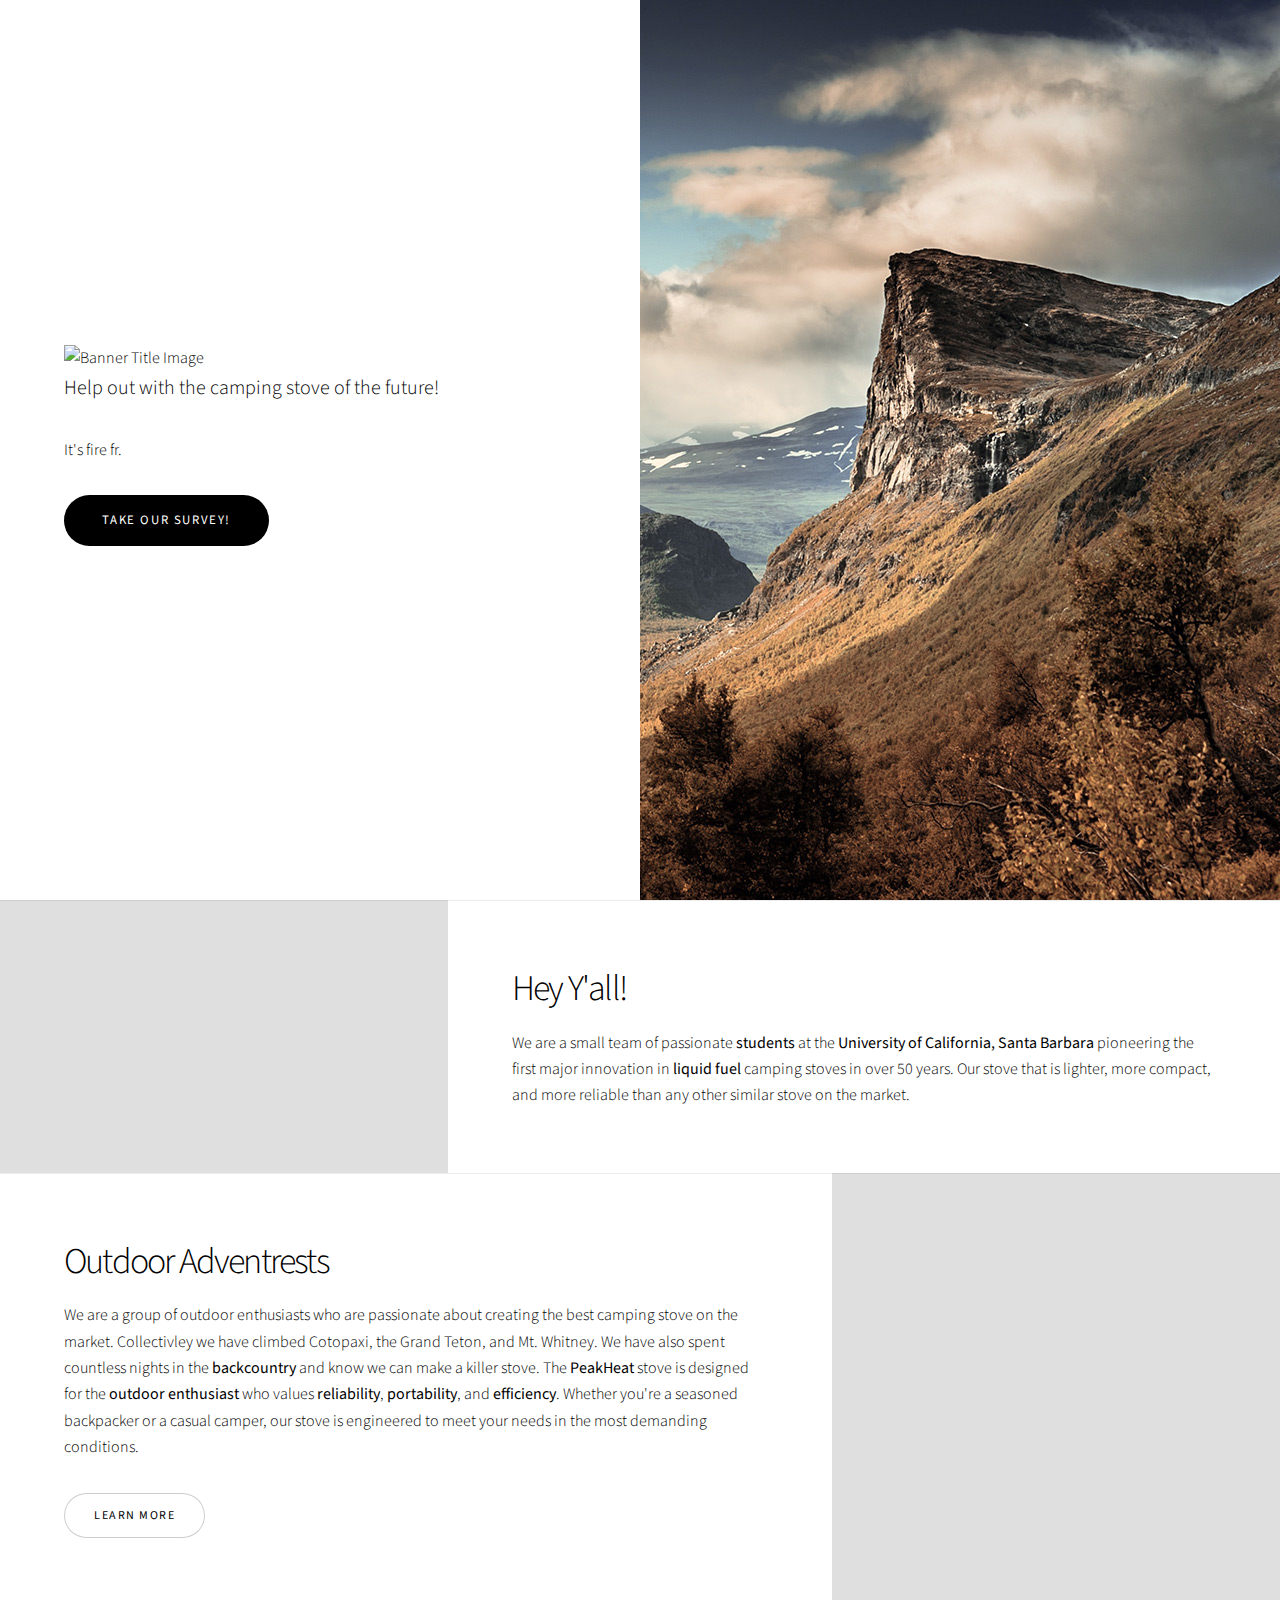
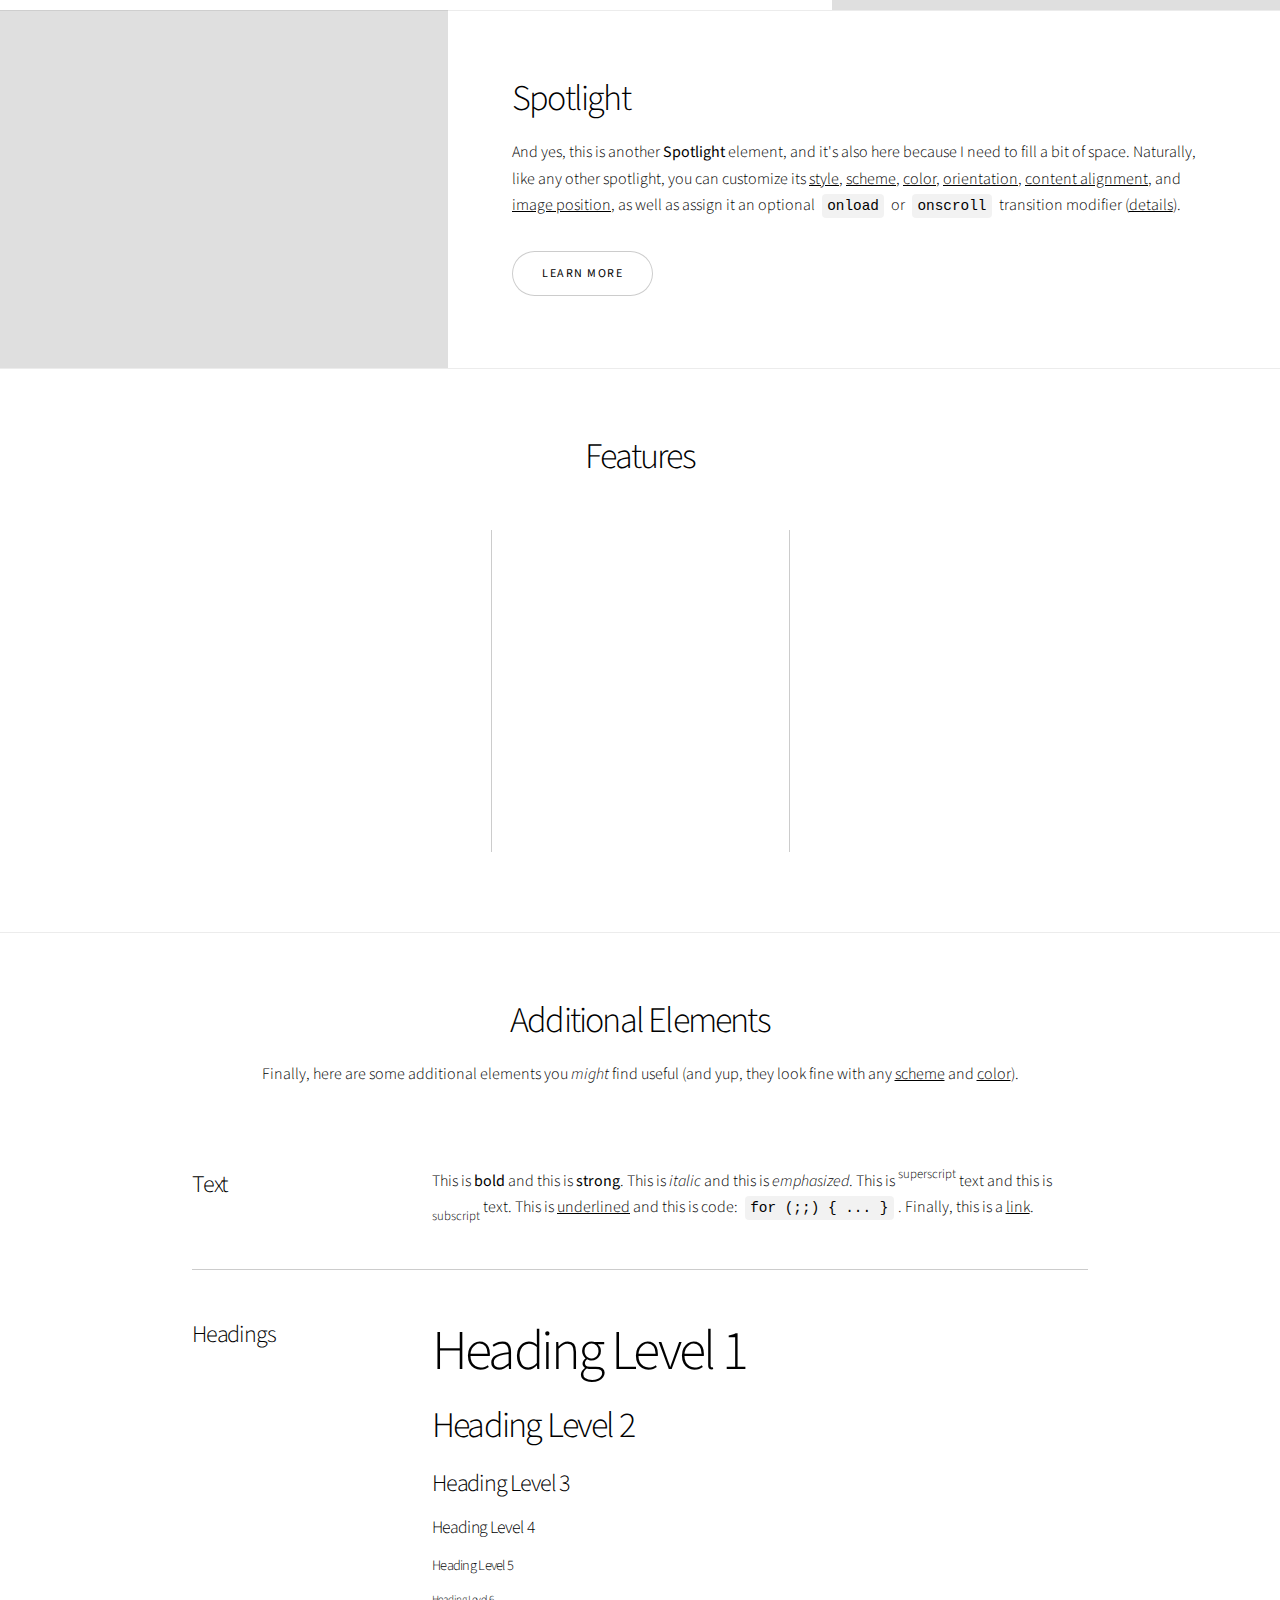
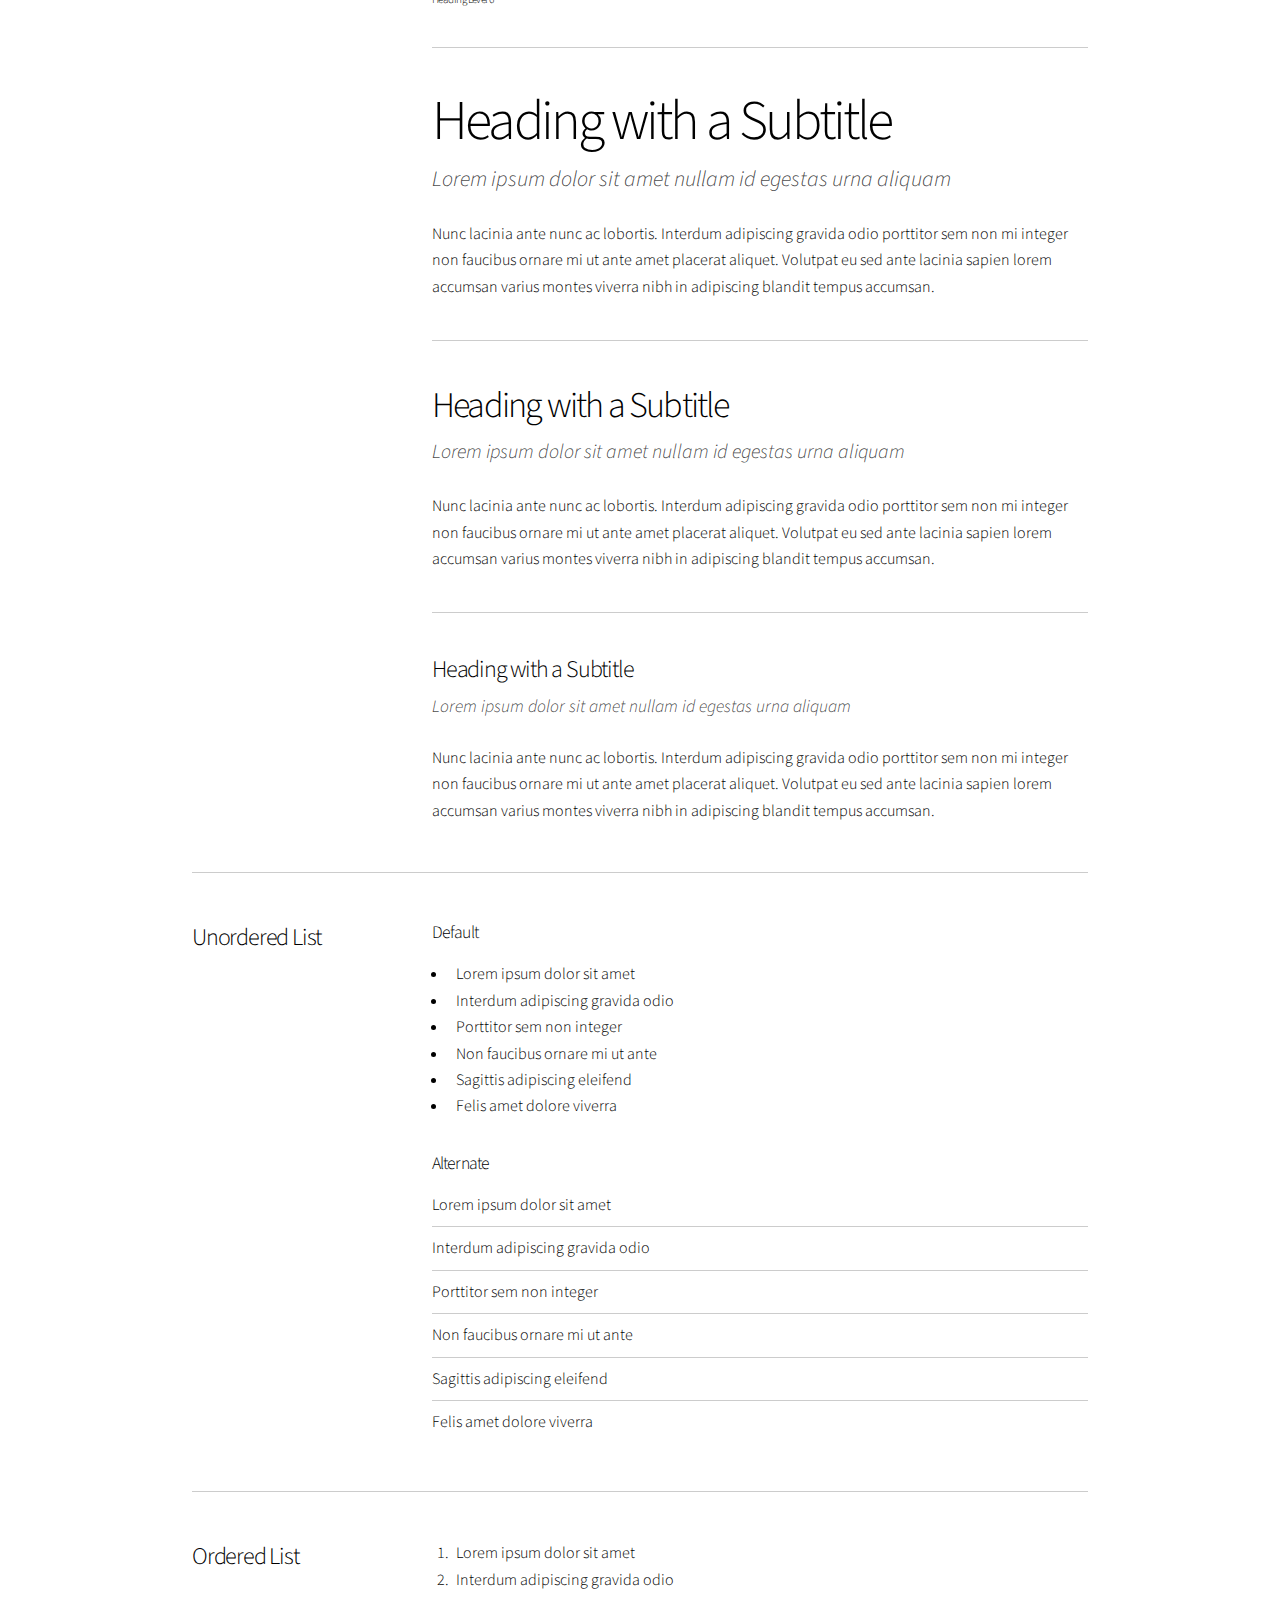
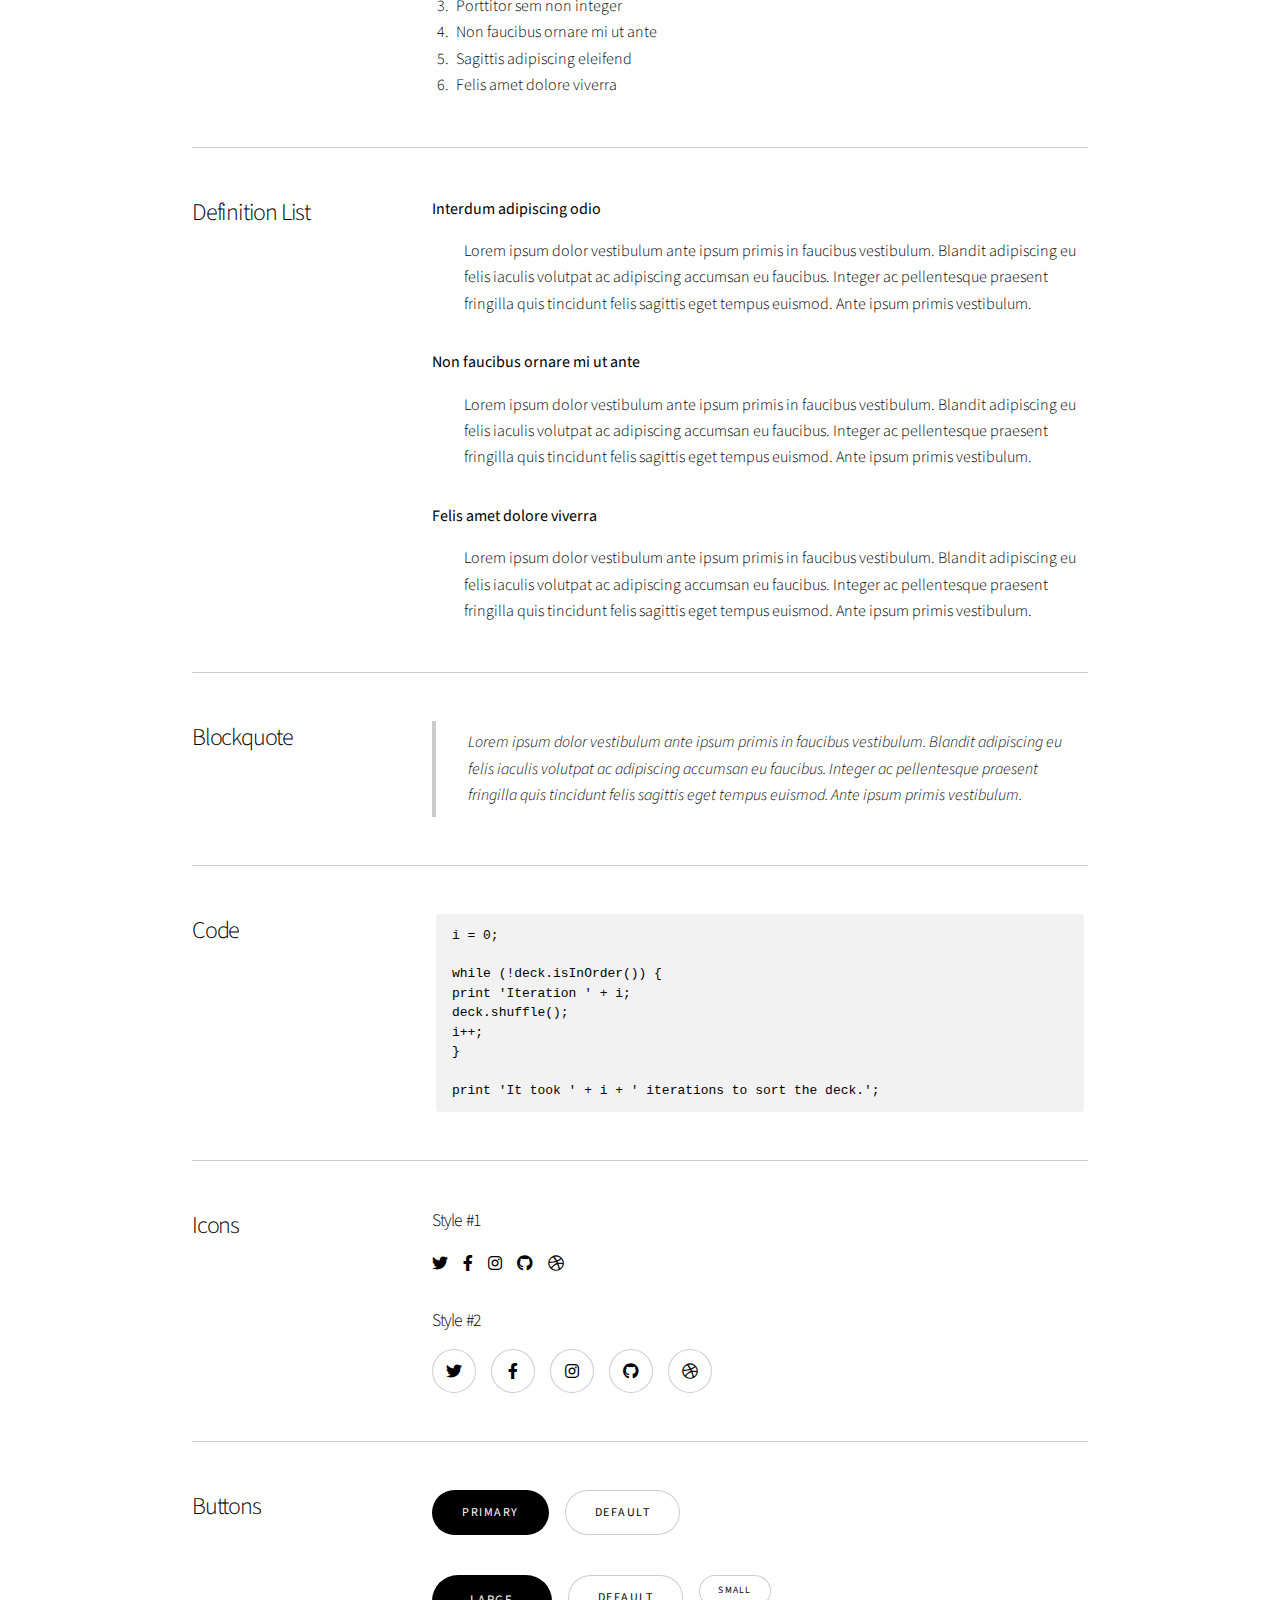
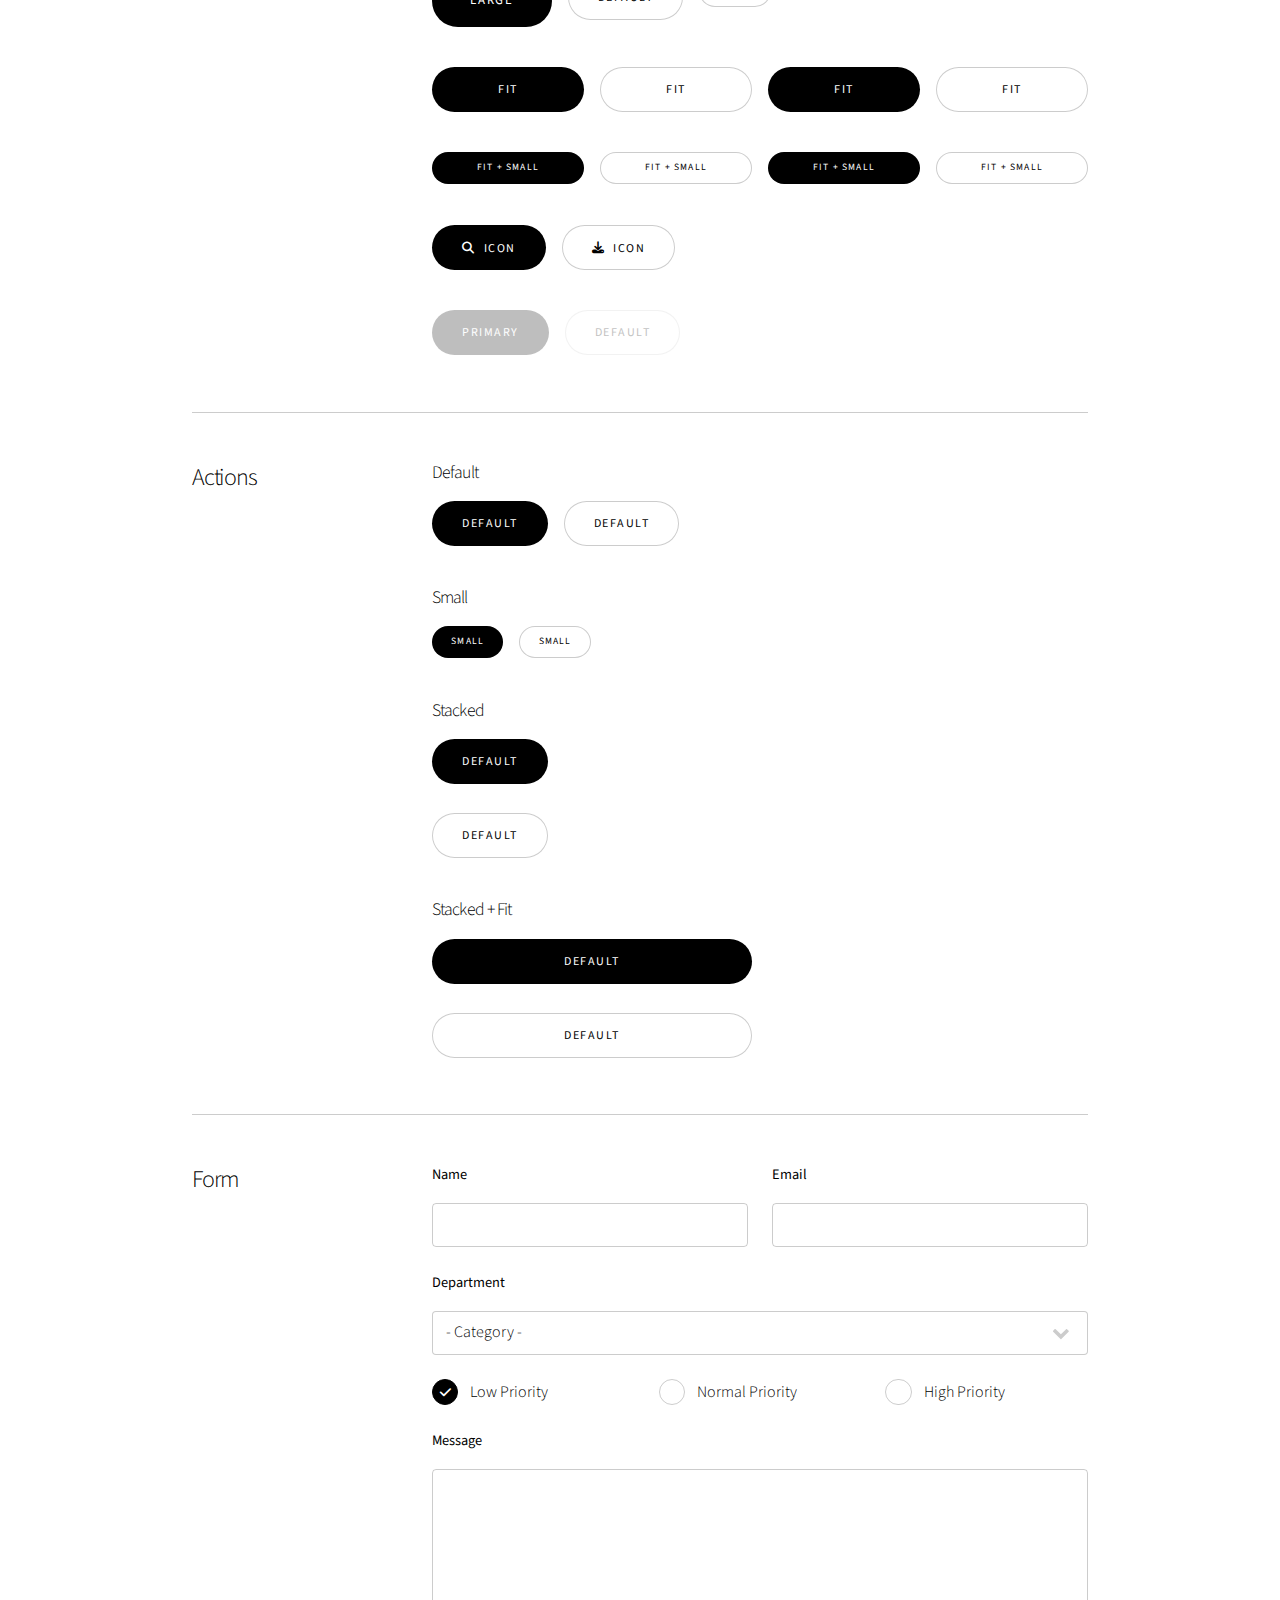
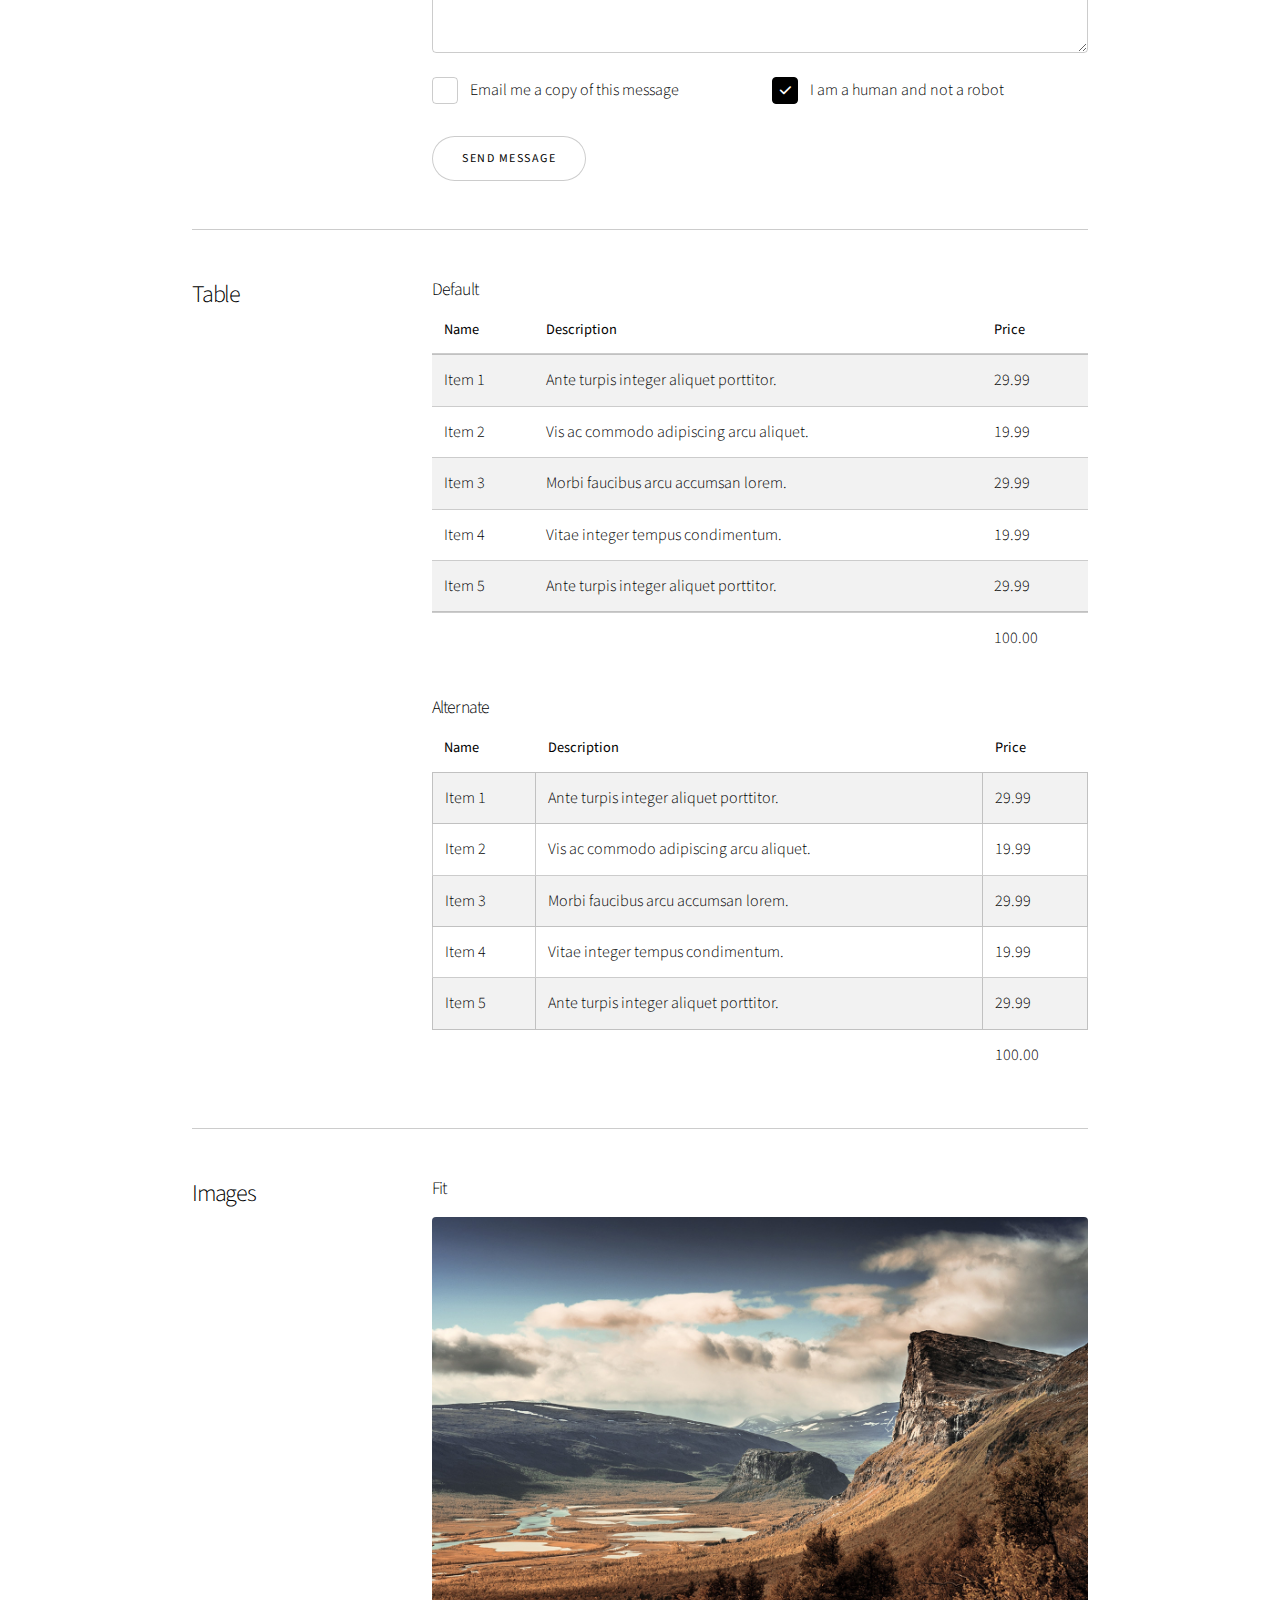
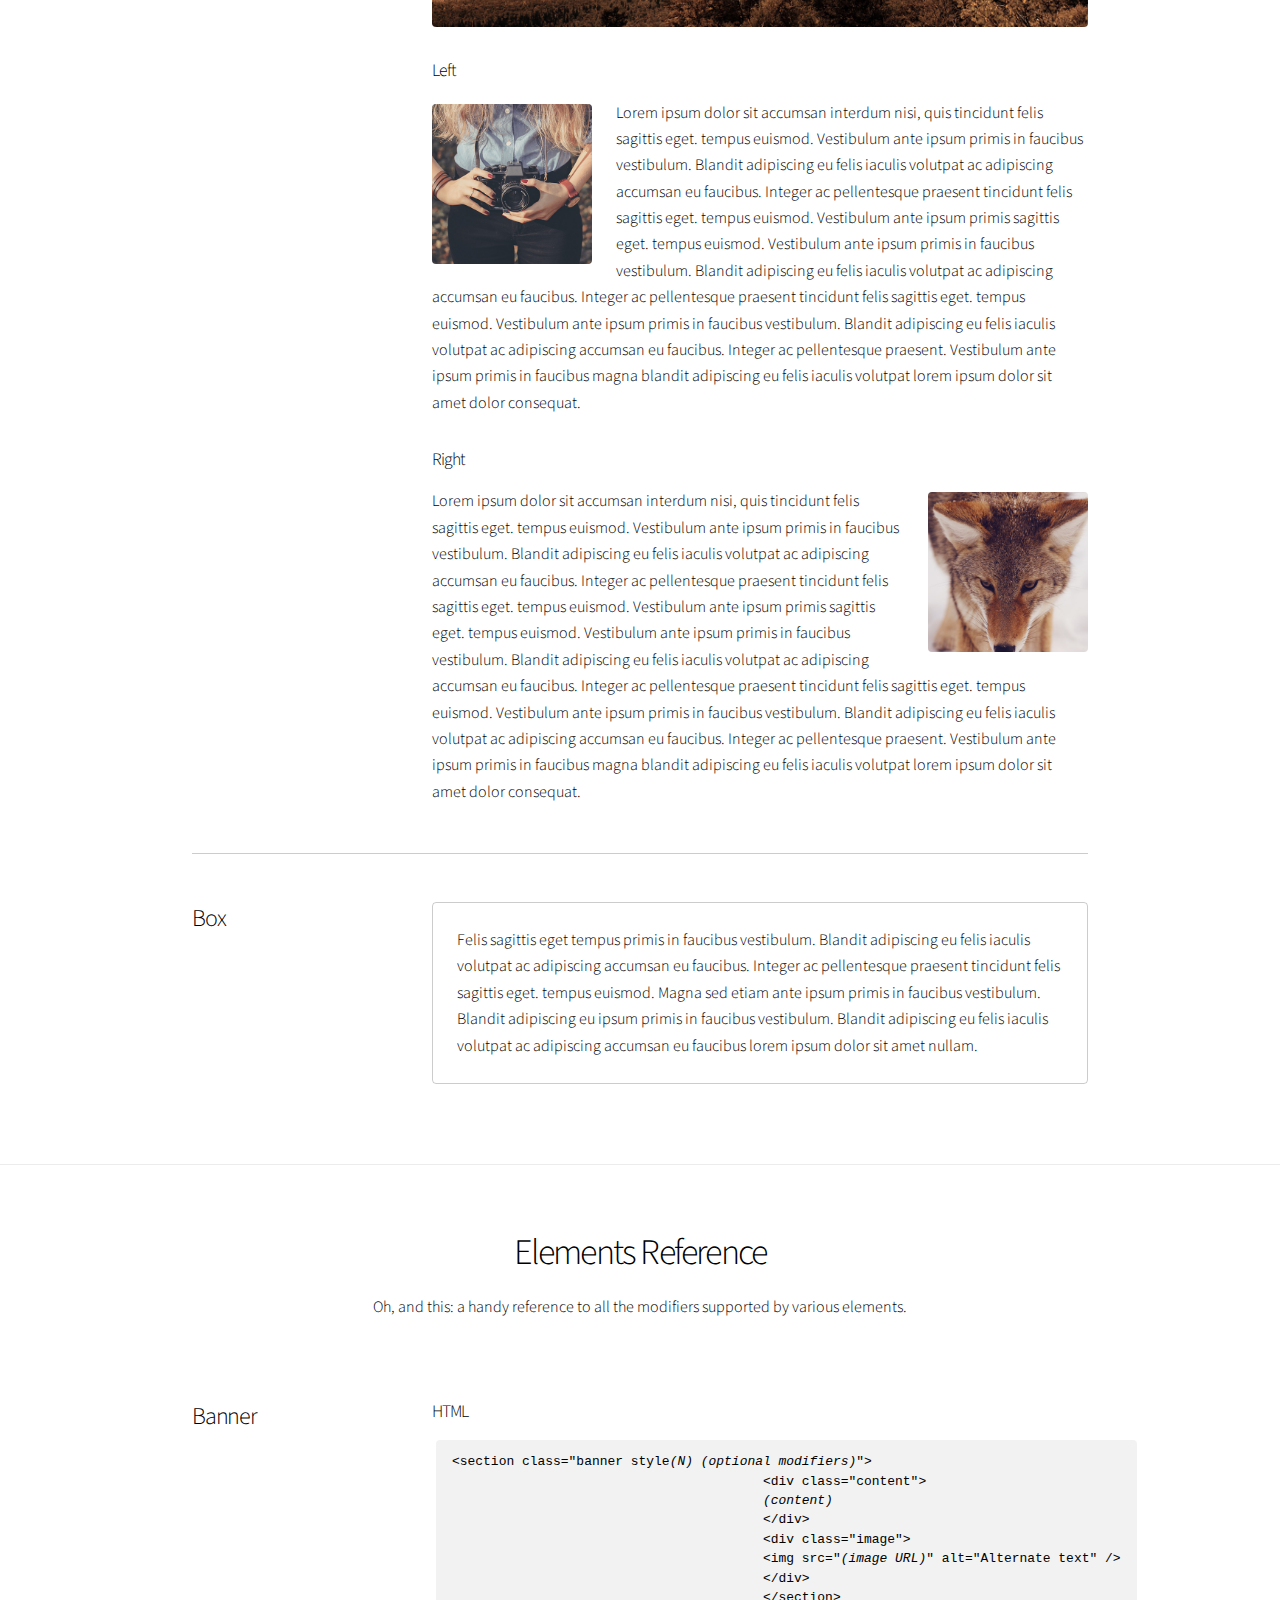
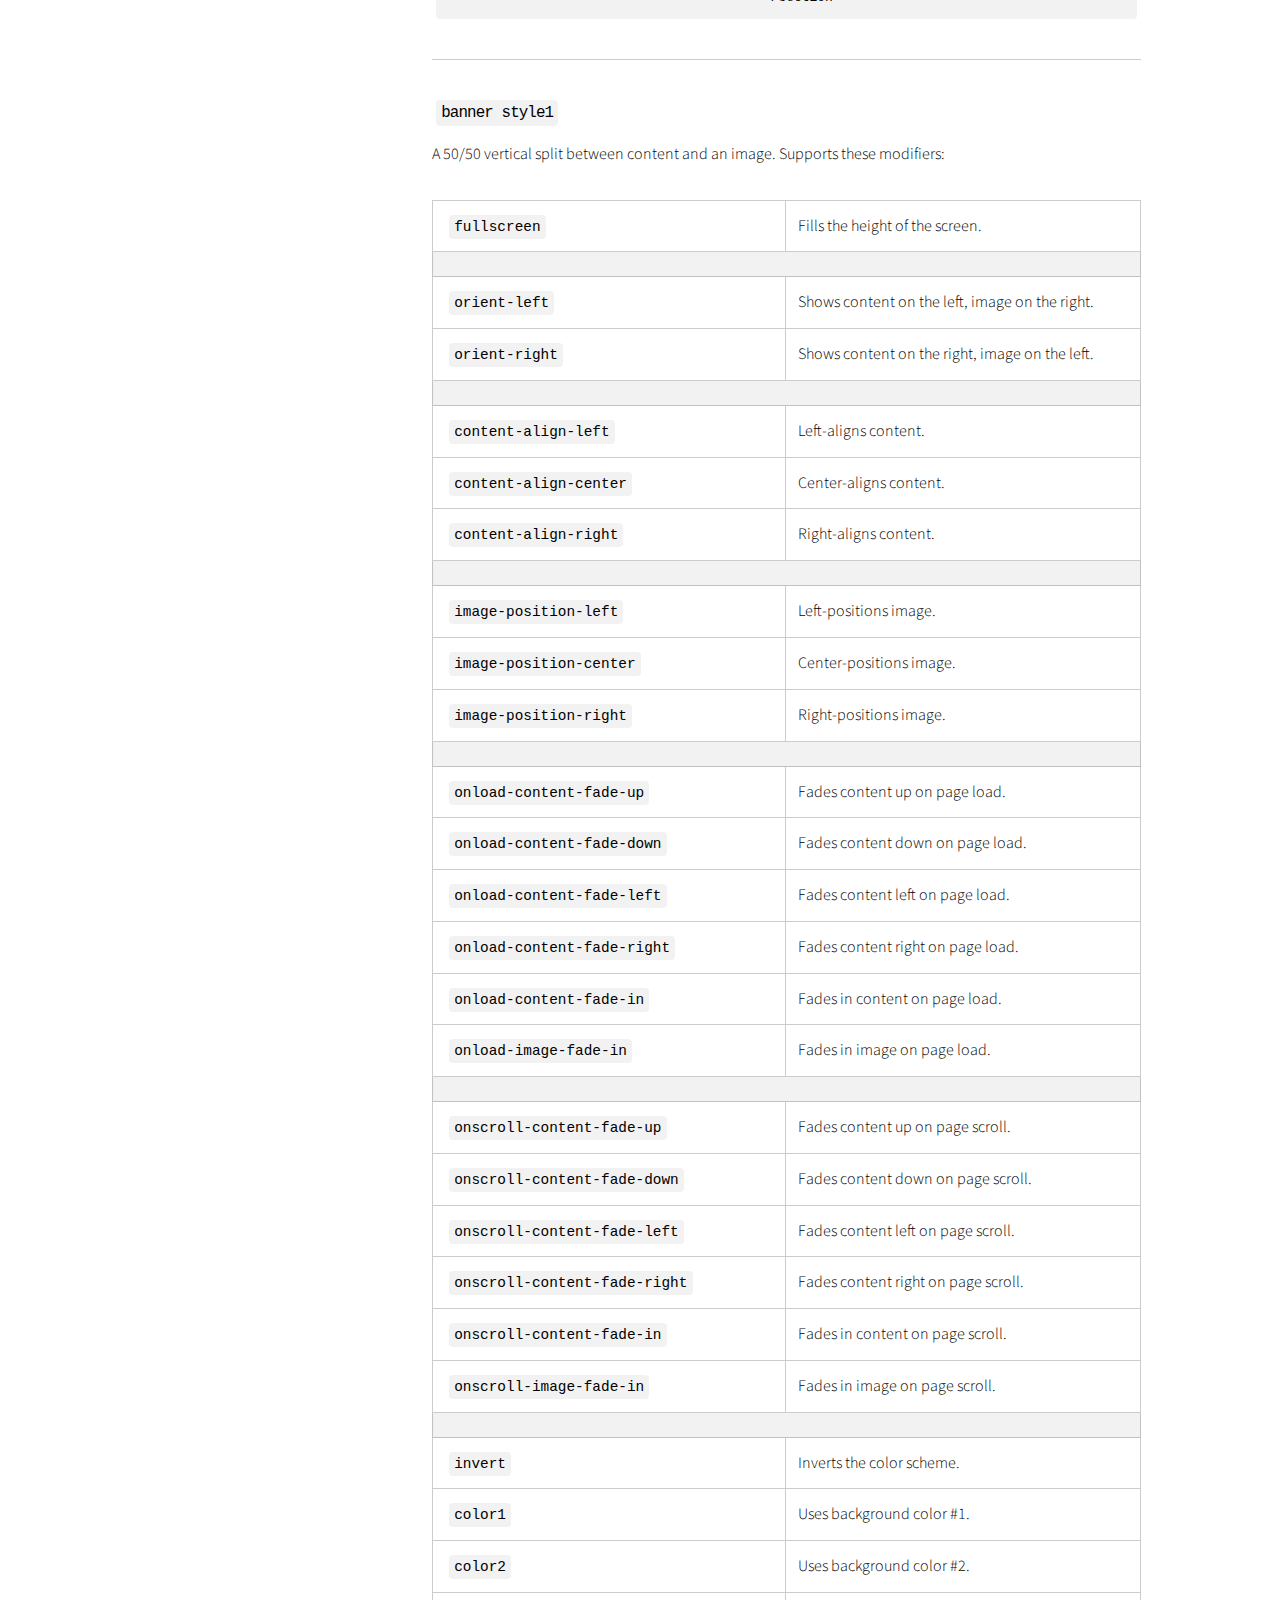
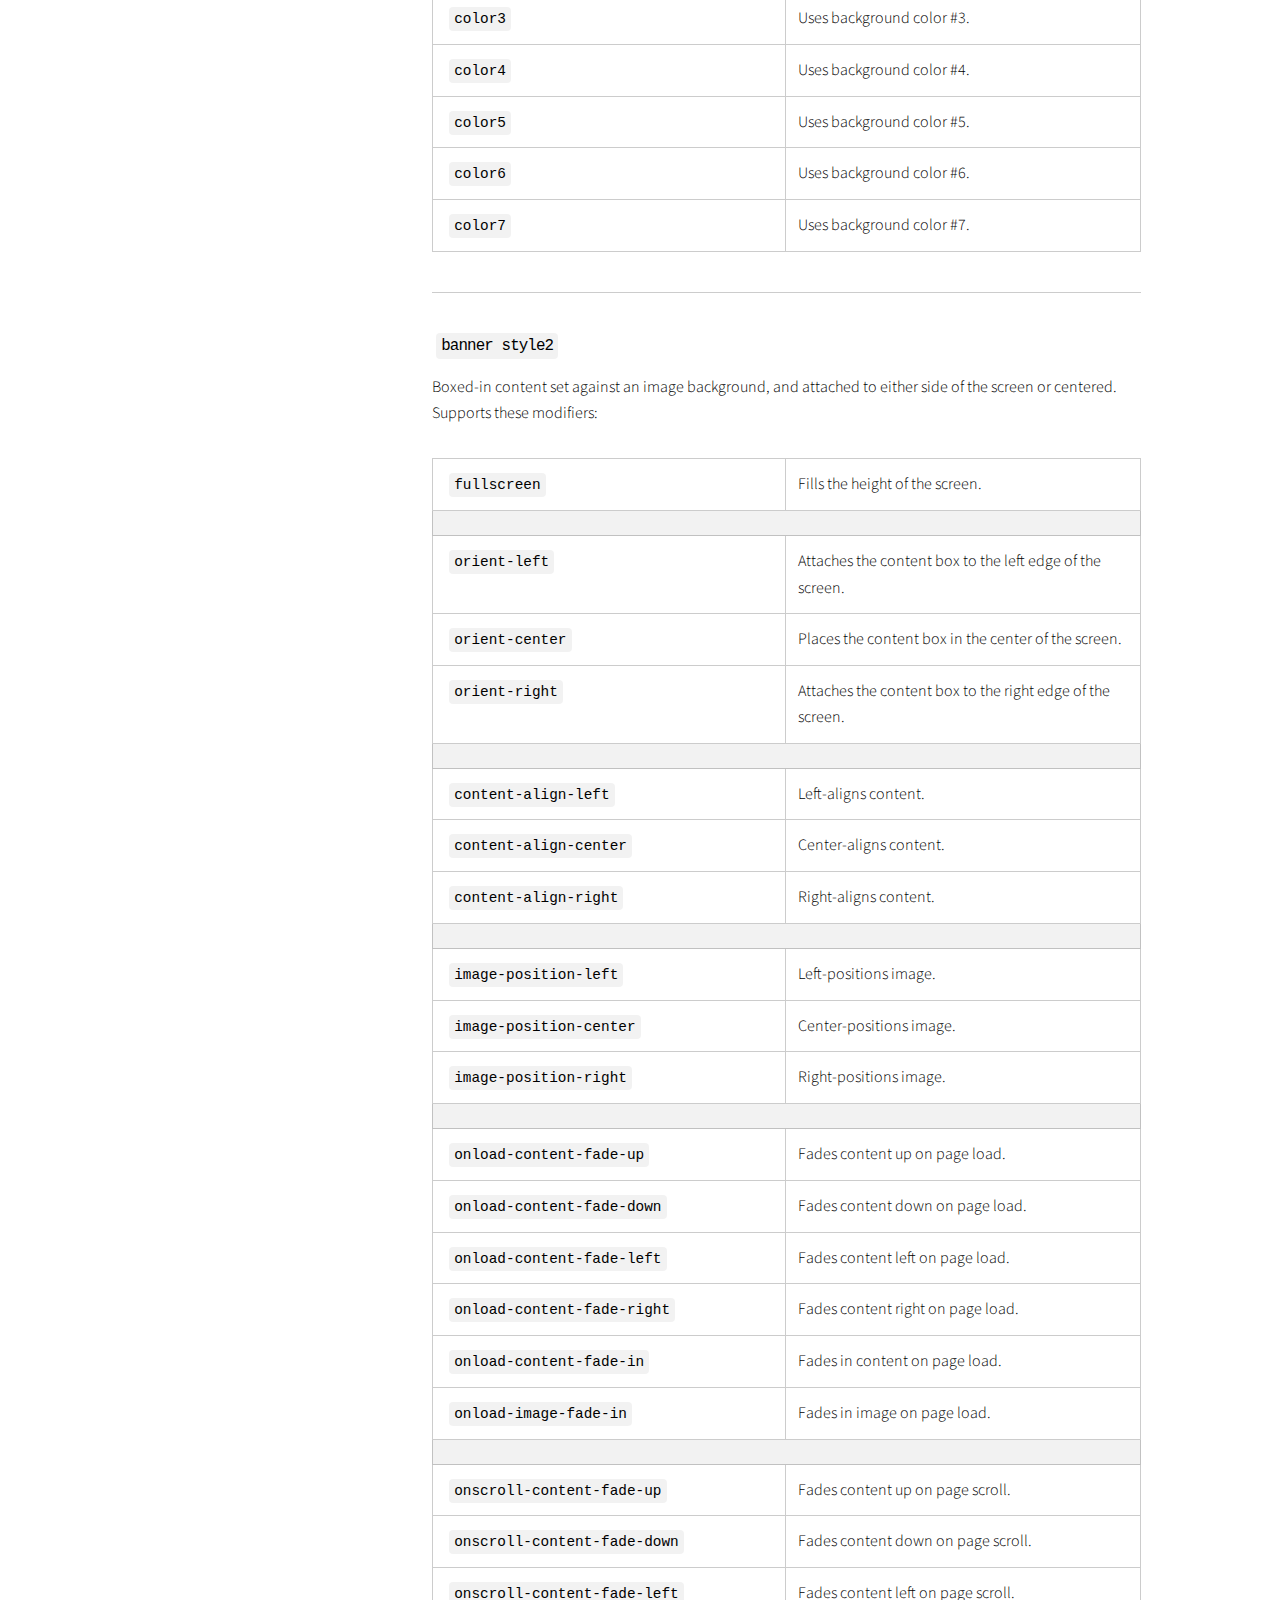
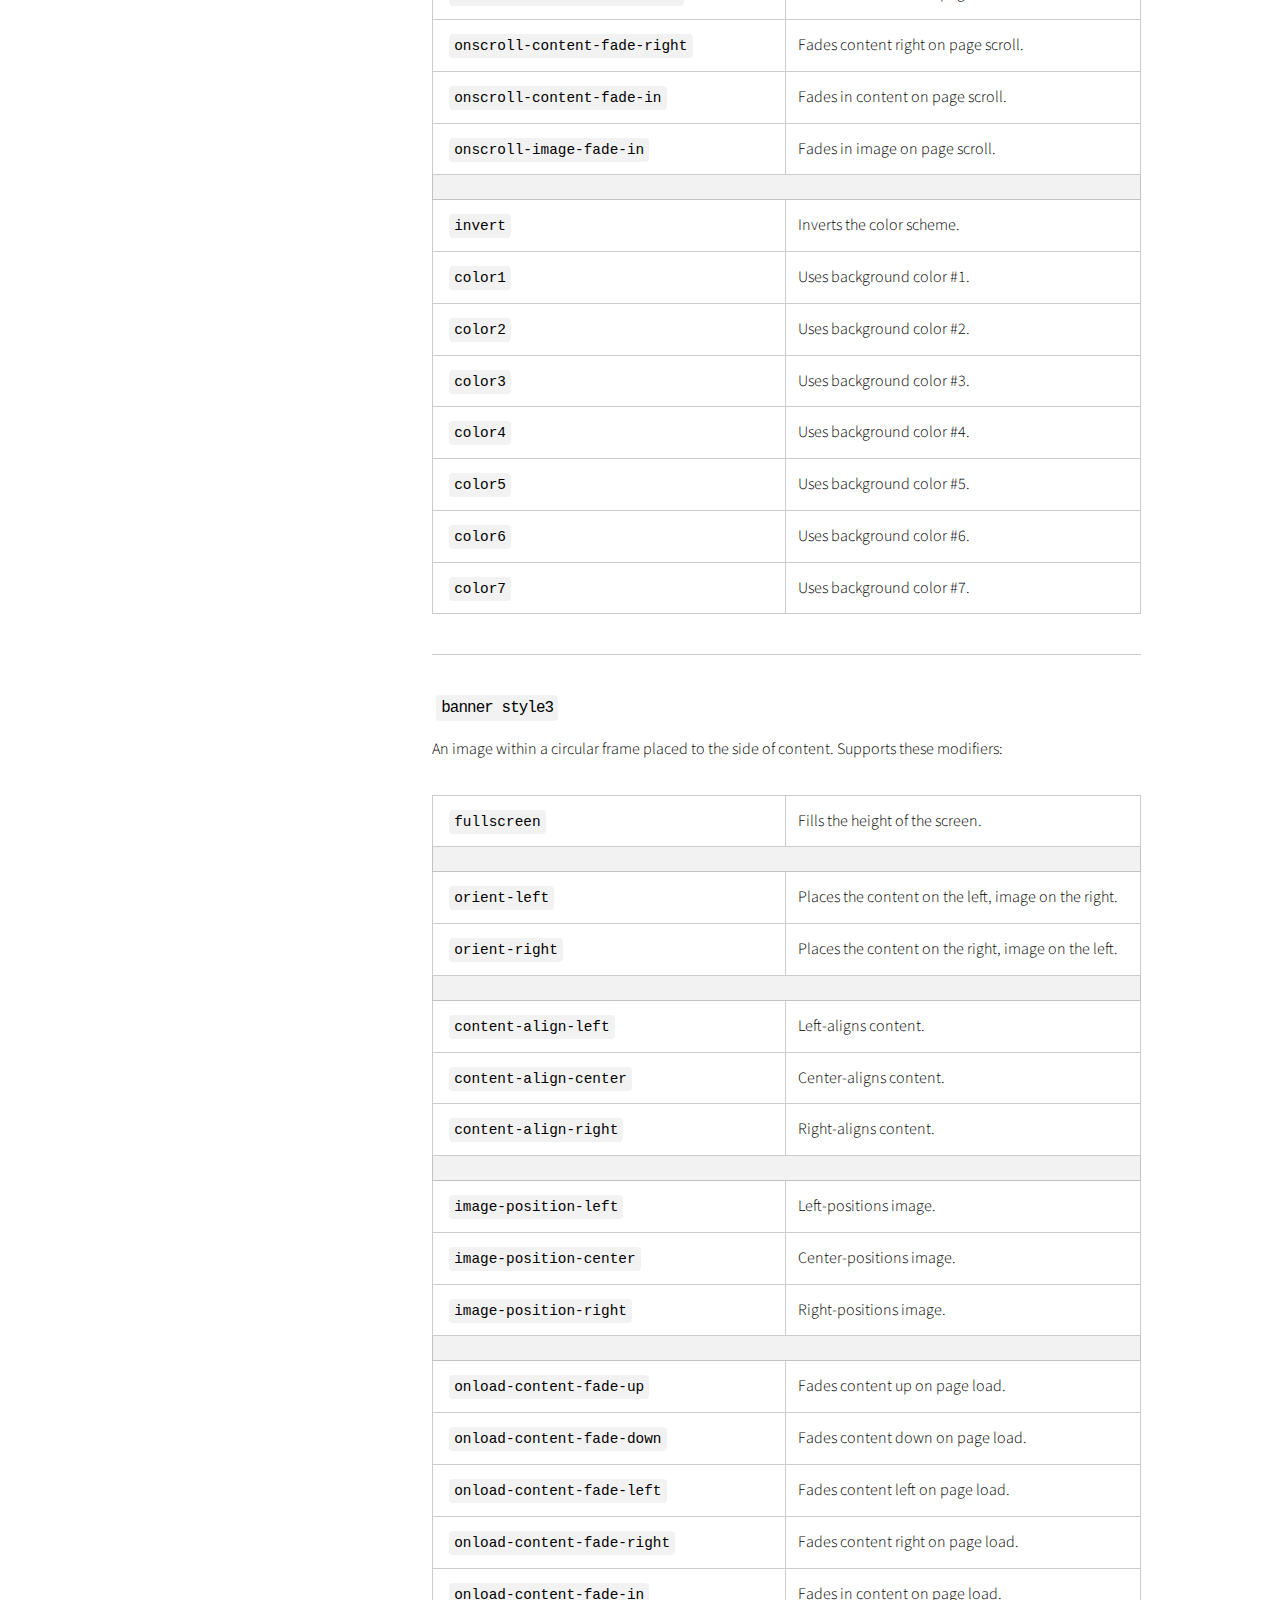
==== public/index.html @ 65f1285d "New text on the site" ====
<!DOCTYPE HTML>

<html>
	
	<head>
	<meta name="generator" content="Hugo 0.140.2"><script src="/livereload.js?mindelay=10&amp;v=2&amp;port=1313&amp;path=livereload" data-no-instant defer></script>
    <title>PeakHeat</title> 
    <meta charset="utf-8" />
    <meta name="viewport" content="width=device-width, initial-scale=1, user-scalable=no" />
    <meta name="description" content="">
    <meta name="author" content="">
    
    <meta name="msapplication-TileColor" content="#da532c">
    <meta name="theme-color" content="#ffffff">	
    <link rel="apple-touch-icon" sizes="180x180" href="./apple-touch-icon.png">
    <link rel="icon" type="image/png" sizes="32x32" href="./favicon-32x32.png">
    <link rel="icon" type="image/png" sizes="16x16" href="./favicon-16x16.png">
    <link rel="manifest" href="./site.webmanifest">
    <link rel="mask-icon" href="./safari-pinned-tab.svg" color="#5bbad5">
    
    
    
    
    
    <link rel="stylesheet" href="./css/main.css">
    
    
    
    <noscript><link rel="stylesheet" href="./css/noscript.css" /></noscript>
    

    
    <link rel="stylesheet" href="//localhost:1313/css/fontawesome-all.min.css">
    <link rel="stylesheet" href="css/extra.css">

</head>


	<body class="is-preload">

		
		<div id="wrapper" class="divided">

	
<section class="banner style1 orient-left content-align-left image-position-right fullscreen onload-image-fade-in onload-content-fade-right">
    <div class="content">
        <img src="PeakHeatV1_REC.png" alt="Banner Title Image" class="logo-top-left" />
        
        <p class="major">Help out with the camping stove of the future!
</p>
        <p>It's fire fr.
</p>
        <ul class="actions stacked">
            <li><a href="https://docs.google.com/forms/d/e/1FAIpQLScpmei91bjIy6sE47MObakWoua4ZC8MgANXHkUw6QfqBgyFbw/viewform?usp=header" class="button primary large wide smooth-scroll-middle">Take our survey!</a></li>
        </ul>
    </div>
    <div class="image">
        <img src="images/banner.jpg" alt="Banner Image" class="banner-image" />
    </div>
</section>
	 
<section class="spotlight style1 orient-right content-align-left image-position-center onscroll-image-fade-in" id="first">
    <div class="content">
        <h2>Hey Y&#39;all!</h2>
        <p>We are a small team of passionate <strong>students</strong> at the <strong>University of California, Santa Barbara</strong> pioneering the first major innovation in <strong>liquid fuel</strong> camping stoves in over 50 years. Our stove that is lighter, more compact, and more reliable than any other similar stove on the market.
</p>
        
    </div>
    <div class="image">
        <img src="images/spotlight01.jpg" alt="" />
    </div>
</section>
	
<section class="spotlight style1 orient-left content-align-left image-position-center onscroll-image-fade-in">
    <div class="content">
        <h2>Outdoor Adventrests</h2>
        <p>We are a group of outdoor enthusiasts who are passionate about creating the best camping stove on the market. Collectivley we have climbed <stong>Cotopaxi, the Grand Teton, and Mt. Whitney.</strong> We have also spent countless nights in the <strong>backcountry</strong> and know we can make a killer stove.
The <strong>PeakHeat</strong> stove is designed for the <strong>outdoor enthusiast</strong> who values <strong>reliability</strong>, <strong>portability</strong>, and <strong>efficiency</strong>. Whether you're a seasoned backpacker or a casual camper, our stove is engineered to meet your needs in the most demanding conditions.
</p>
        <ul class="actions stacked">
            <li><a href="#" class="button">Learn More</a></li>
        </ul>
    </div>
    <div class="image">
        <img src="images/spotlight02.jpg" alt="" />
    </div>
</section>
	
<section class="spotlight style1 orient-right content-align-left image-position-center onscroll-image-fade-in" id="first">
    <div class="content">
        <h2>Spotlight</h2>
        <p>And yes, this is another <strong>Spotlight</strong> element, and it's also here because I need to fill a bit of space. Naturally, like any other spotlight, you can customize its <span class="demo-controls">appearance with a number of modifiers</span>, as well as assign it an optional <code>onload</code> or <code>onscroll</code> transition modifier (<a href="#reference-spotlight">details</a>).
</p>
        <ul class="actions stacked">
            <li><a href="#" class="button">Learn More</a></li>
        </ul>
    </div>
    <div class="image">
        <img src="images/spotlight03.jpg" alt="" />
    </div>
</section>
	
	
<section class="wrapper style1 align-center">
    <div class="inner">
        <h2>Features</h2>
        
        <div class="items style1 medium onscroll-fade-in">
            
                <section>
    <span class="icon style2 major fa-fire"></span>
    <h3>Reliability</h3>
    <p>The most critical part of any stove. We strive to make the most reiliable liquid fuel stove on the market buy making maintince easy and parts replace.</p>
</section>

            
                <section>
    <span class="icon solid style2 major fa-weight-hanging"></span>
    <h3>Weight</h3>
    <p>We are committed to ensuring the stove weighs under 430 grams, positioning it among the lightest liquid fuel stoves on the market.</p>
</section>

            
                <section>
    <span class="icon solid style2 major fa-backpack"></span>
    <h3>Form Factor</h3>
    <p>Weight isn’t everything. We&#39;re pushing the limits to minimize pack-down volume as much as possible.</p>
</section>

            
        </div>
    </div>
</section>
					
                <section class="wrapper style1 align-center">
                    <div class="inner">
                        <h2>Additional Elements</h2>
                        <p>Finally, here are some additional elements you <em>might</em> find useful (and yup, they look fine with any <span class="demo-controls">appearance</span>).</p>
                        <div class="index align-left">

                            
                                <section>
                                    <header>
                                        <h3>Text</h3>
                                    </header>
                                    <div class="content">

                                        <p>This is <b>bold</b> and this is <strong>strong</strong>. This is <i>italic</i> and this is <em>emphasized</em>.
                                        This is <sup>superscript</sup> text and this is <sub>subscript</sub> text.
                                        This is <u>underlined</u> and this is code: <code>for (;;) { ... }</code>.
                                        Finally, this is a <a href="#">link</a>.</p>

                                    </div>
                                </section>

                            
                                <section>
                                    <header>
                                        <h3>Headings</h3>
                                    </header>
                                    <div class="content">

                                        <h1>Heading Level 1</h1>
                                        <h2>Heading Level 2</h2>
                                        <h3>Heading Level 3</h3>
                                        <h4>Heading Level 4</h4>
                                        <h5>Heading Level 5</h5>
                                        <h6>Heading Level 6</h6>

                                        <hr />

                                        <header>
                                            <h1>Heading with a Subtitle</h1>
                                            <p>Lorem ipsum dolor sit amet nullam id egestas urna aliquam</p>
                                        </header>
                                        <p>Nunc lacinia ante nunc ac lobortis. Interdum adipiscing gravida odio porttitor sem non mi integer non faucibus ornare mi ut ante amet placerat aliquet. Volutpat eu sed ante lacinia sapien lorem accumsan varius montes viverra nibh in adipiscing blandit tempus accumsan.</p>

                                        <hr />

                                        <header>
                                            <h2>Heading with a Subtitle</h2>
                                            <p>Lorem ipsum dolor sit amet nullam id egestas urna aliquam</p>
                                        </header>
                                        <p>Nunc lacinia ante nunc ac lobortis. Interdum adipiscing gravida odio porttitor sem non mi integer non faucibus ornare mi ut ante amet placerat aliquet. Volutpat eu sed ante lacinia sapien lorem accumsan varius montes viverra nibh in adipiscing blandit tempus accumsan.</p>

                                        <hr />

                                        <header>
                                            <h3>Heading with a Subtitle</h3>
                                            <p>Lorem ipsum dolor sit amet nullam id egestas urna aliquam</p>
                                        </header>
                                        <p>Nunc lacinia ante nunc ac lobortis. Interdum adipiscing gravida odio porttitor sem non mi integer non faucibus ornare mi ut ante amet placerat aliquet. Volutpat eu sed ante lacinia sapien lorem accumsan varius montes viverra nibh in adipiscing blandit tempus accumsan.</p>

                                    </div>
                                </section>

                            
                                <section>
                                    <header>
                                        <h3>Unordered List</h3>
                                    </header>
                                    <div class="content">

                                        <h4>Default</h4>
                                        <ul>
                                            <li>Lorem ipsum dolor sit amet</li>
                                            <li>Interdum adipiscing gravida odio</li>
                                            <li>Porttitor sem non integer</li>
                                            <li>Non faucibus ornare mi ut ante</li>
                                            <li>Sagittis adipiscing eleifend</li>
                                            <li>Felis amet dolore viverra</li>
                                        </ul>

                                        <h4>Alternate</h4>
                                        <ul class="alt">
                                            <li>Lorem ipsum dolor sit amet</li>
                                            <li>Interdum adipiscing gravida odio</li>
                                            <li>Porttitor sem non integer</li>
                                            <li>Non faucibus ornare mi ut ante</li>
                                            <li>Sagittis adipiscing eleifend</li>
                                            <li>Felis amet dolore viverra</li>
                                        </ul>

                                    </div>
                                </section>

                            
                                <section>
                                    <header>
                                        <h3>Ordered List</h3>
                                    </header>
                                    <div class="content">

                                        <ol>
                                            <li>Lorem ipsum dolor sit amet</li>
                                            <li>Interdum adipiscing gravida odio</li>
                                            <li>Porttitor sem non integer</li>
                                            <li>Non faucibus ornare mi ut ante</li>
                                            <li>Sagittis adipiscing eleifend</li>
                                            <li>Felis amet dolore viverra</li>
                                        </ol>

                                    </div>
                                </section>

                            
                                <section>
                                    <header>
                                        <h3>Definition List</h3>
                                    </header>
                                    <div class="content">

                                        <dl>
                                            <dt>Interdum adipiscing odio</dt>
                                            <dd>
                                                <p>Lorem ipsum dolor vestibulum ante ipsum primis in faucibus vestibulum. Blandit adipiscing eu felis iaculis volutpat ac adipiscing accumsan eu faucibus. Integer ac pellentesque praesent fringilla quis tincidunt felis sagittis eget tempus euismod. Ante ipsum primis vestibulum.</p>
                                            </dd>
                                            <dt>Non faucibus ornare mi ut ante</dt>
                                            <dd>
                                                <p>Lorem ipsum dolor vestibulum ante ipsum primis in faucibus vestibulum. Blandit adipiscing eu felis iaculis volutpat ac adipiscing accumsan eu faucibus. Integer ac pellentesque praesent fringilla quis tincidunt felis sagittis eget tempus euismod. Ante ipsum primis vestibulum.</p>
                                            </dd>
                                            <dt>Felis amet dolore viverra</dt>
                                            <dd>
                                                <p>Lorem ipsum dolor vestibulum ante ipsum primis in faucibus vestibulum. Blandit adipiscing eu felis iaculis volutpat ac adipiscing accumsan eu faucibus. Integer ac pellentesque praesent fringilla quis tincidunt felis sagittis eget tempus euismod. Ante ipsum primis vestibulum.</p>
                                            </dd>
                                        </dl>

                                    </div>
                                </section>

                            
                                <section>
                                    <header>
                                        <h3>Blockquote</h3>
                                    </header>
                                    <div class="content">

                                        <blockquote>Lorem ipsum dolor vestibulum ante ipsum primis in faucibus vestibulum. Blandit adipiscing eu felis iaculis volutpat ac adipiscing accumsan eu faucibus. Integer ac pellentesque praesent fringilla quis tincidunt felis sagittis eget tempus euismod. Ante ipsum primis vestibulum.</blockquote>

                                    </div>
                                </section>

                            
                                <section>
                                    <header>
                                        <h3>Code</h3>
                                    </header>
                                    <div class="content">

                                        <pre><code>i = 0;

while (!deck.isInOrder()) {
print 'Iteration ' + i;
deck.shuffle();
i++;
}

print 'It took ' + i + ' iterations to sort the deck.';
</code></pre>

                                    </div>
                                </section>

                            
                                <section>
                                    <header>
                                        <h3>Icons</h3>
                                    </header>
                                    <div class="content">

                                        <h4>Style #1</h4>
                                        <ul class="icons">
                                            <li><a href="#" class="icon brands style1 fa-twitter"><span class="label">Twitter</span></a></li>
                                            <li><a href="#" class="icon brands style1 fa-facebook-f"><span class="label">Facebook</span></a></li>
                                            <li><a href="#" class="icon brands style1 fa-instagram"><span class="label">Instagram</span></a></li>
                                            <li><a href="#" class="icon brands style1 fa-github"><span class="label">Github</span></a></li>
                                            <li><a href="#" class="icon brands style1 fa-dribbble"><span class="label">Dribbble</span></a></li>
                                        </ul>

                                        <h4>Style #2</h4>
                                        <ul class="icons">
                                            <li><a href="#" class="icon brands style2 fa-twitter"><span class="label">Twitter</span></a></li>
                                            <li><a href="#" class="icon brands style2 fa-facebook-f"><span class="label">Facebook</span></a></li>
                                            <li><a href="#" class="icon brands style2 fa-instagram"><span class="label">Instagram</span></a></li>
                                            <li><a href="#" class="icon brands style2 fa-github"><span class="label">Github</span></a></li>
                                            <li><a href="#" class="icon brands style2 fa-dribbble"><span class="label">Dribbble</span></a></li>
                                        </ul>

                                    </div>
                                </section>

                            
                                <section>
                                    <header>
                                        <h3>Buttons</h3>
                                    </header>
                                    <div class="content">

                                        <ul class="actions">
                                            <li><a href="#" class="button primary">Primary</a></li>
                                            <li><a href="#" class="button">Default</a></li>
                                        </ul>
                                        <ul class="actions">
                                            <li><a href="#" class="button primary large">Large</a></li>
                                            <li><a href="#" class="button">Default</a></li>
                                            <li><a href="#" class="button small">Small</a></li>
                                        </ul>
                                        <ul class="actions fit">
                                            <li><a href="#" class="button primary fit">Fit</a></li>
                                            <li><a href="#" class="button fit">Fit</a></li>
                                            <li><a href="#" class="button primary fit">Fit</a></li>
                                            <li><a href="#" class="button fit">Fit</a></li>
                                        </ul>
                                        <ul class="actions fit small">
                                            <li><a href="#" class="button primary fit small">Fit + Small</a></li>
                                            <li><a href="#" class="button fit small">Fit + Small</a></li>
                                            <li><a href="#" class="button primary fit small">Fit + Small</a></li>
                                            <li><a href="#" class="button fit small">Fit + Small</a></li>
                                        </ul>
                                        <ul class="actions">
                                            <li><a href="#" class="button primary icon solid fa-search">Icon</a></li>
                                            <li><a href="#" class="button icon solid fa-download">Icon</a></li>
                                        </ul>
                                        <ul class="actions">
                                            <li><span class="button primary disabled">Primary</span></li>
                                            <li><span class="button disabled">Default</span></li>
                                        </ul>

                                    </div>
                                </section>

                            
                                <section>
                                    <header>
                                        <h3>Actions</h3>
                                    </header>
                                    <div class="content">

                                        <h4>Default</h4>
                                        <ul class="actions">
                                            <li><a href="#" class="button primary">Default</a></li>
                                            <li><a href="#" class="button">Default</a></li>
                                        </ul>

                                        <h4>Small</h4>
                                        <ul class="actions small">
                                            <li><a href="#" class="button primary small">Small</a></li>
                                            <li><a href="#" class="button small">Small</a></li>
                                        </ul>

                                        <h4>Stacked</h4>
                                        <ul class="actions stacked">
                                            <li><a href="#" class="button primary">Default</a></li>
                                            <li><a href="#" class="button">Default</a></li>
                                        </ul>

                                        <h4>Stacked + Fit</h4>
                                        <ul class="actions stacked">
                                            <li><a href="#" class="button primary fit">Default</a></li>
                                            <li><a href="#" class="button fit">Default</a></li>
                                        </ul>

                                    </div>
                                </section>

                            
                                <section>
                                    <header>
                                        <h3>Form</h3>
                                    </header>
                                    <div class="content">

                                        <form method="post" action="#">
                                            <div class="fields">
                                                <div class="field half">
                                                    <label for="name">Name</label>
                                                    <input type="text" name="name" id="name" value="" />
                                                </div>
                                                <div class="field half">
                                                    <label for="email">Email</label>
                                                    <input type="email" name="email" id="email" value="" />
                                                </div>
                                                <div class="field">
                                                    <label for="department">Department</label>
                                                    <select name="department" id="department">
                                                        <option value="">- Category -</option>
                                                        <option value="1">Manufacturing</option>
                                                        <option value="2">Shipping</option>
                                                        <option value="3">Administration</option>
                                                        <option value="4">Human Resources</option>
                                                    </select>
                                                </div>
                                                <div class="field third">
                                                    <input type="radio" id="priority-low" name="priority" checked />
                                                    <label for="priority-low">Low Priority</label>
                                                </div>
                                                <div class="field third">
                                                    <input type="radio" id="priority-normal" name="priority" />
                                                    <label for="priority-normal">Normal Priority</label>
                                                </div>
                                                <div class="field third">
                                                    <input type="radio" id="priority-high" name="priority" />
                                                    <label for="priority-high">High Priority</label>
                                                </div>
                                                <div class="field">
                                                    <label for="message">Message</label>
                                                    <textarea name="message" id="message" rows="6"></textarea>
                                                </div>
                                                <div class="field half">
                                                    <input type="checkbox" id="copy" name="copy" />
                                                    <label for="copy">Email me a copy of this message</label>
                                                </div>
                                                <div class="field half">
                                                    <input type="checkbox" id="human" name="human" checked />
                                                    <label for="human">I am a human and not a robot</label>
                                                </div>
                                            </div>
                                            <ul class="actions">
                                                <li><input type="submit" name="submit" id="submit" value="Send Message" /></li>
                                            </ul>
                                        </form>

                                    </div>
                                </section>

                            
                                <section>
                                    <header>
                                        <h3>Table</h3>
                                    </header>
                                    <div class="content">

                                        <h4>Default</h4>
                                        <div class="table-wrapper">
                                            <table>
                                                <thead>
                                                    <tr>
                                                        <th>Name</th>
                                                        <th>Description</th>
                                                        <th>Price</th>
                                                    </tr>
                                                </thead>
                                                <tbody>
                                                    <tr>
                                                        <td>Item 1</td>
                                                        <td>Ante turpis integer aliquet porttitor.</td>
                                                        <td>29.99</td>
                                                    </tr>
                                                    <tr>
                                                        <td>Item 2</td>
                                                        <td>Vis ac commodo adipiscing arcu aliquet.</td>
                                                        <td>19.99</td>
                                                    </tr>
                                                    <tr>
                                                        <td>Item 3</td>
                                                        <td> Morbi faucibus arcu accumsan lorem.</td>
                                                        <td>29.99</td>
                                                    </tr>
                                                    <tr>
                                                        <td>Item 4</td>
                                                        <td>Vitae integer tempus condimentum.</td>
                                                        <td>19.99</td>
                                                    </tr>
                                                    <tr>
                                                        <td>Item 5</td>
                                                        <td>Ante turpis integer aliquet porttitor.</td>
                                                        <td>29.99</td>
                                                    </tr>
                                                </tbody>
                                                <tfoot>
                                                    <tr>
                                                        <td colspan="2"></td>
                                                        <td>100.00</td>
                                                    </tr>
                                                </tfoot>
                                            </table>
                                        </div>

                                        <h4>Alternate</h4>
                                        <div class="table-wrapper">
                                            <table class="alt">
                                                <thead>
                                                    <tr>
                                                        <th>Name</th>
                                                        <th>Description</th>
                                                        <th>Price</th>
                                                    </tr>
                                                </thead>
                                                <tbody>
                                                    <tr>
                                                        <td>Item 1</td>
                                                        <td>Ante turpis integer aliquet porttitor.</td>
                                                        <td>29.99</td>
                                                    </tr>
                                                    <tr>
                                                        <td>Item 2</td>
                                                        <td>Vis ac commodo adipiscing arcu aliquet.</td>
                                                        <td>19.99</td>
                                                    </tr>
                                                    <tr>
                                                        <td>Item 3</td>
                                                        <td> Morbi faucibus arcu accumsan lorem.</td>
                                                        <td>29.99</td>
                                                    </tr>
                                                    <tr>
                                                        <td>Item 4</td>
                                                        <td>Vitae integer tempus condimentum.</td>
                                                        <td>19.99</td>
                                                    </tr>
                                                    <tr>
                                                        <td>Item 5</td>
                                                        <td>Ante turpis integer aliquet porttitor.</td>
                                                        <td>29.99</td>
                                                    </tr>
                                                </tbody>
                                                <tfoot>
                                                    <tr>
                                                        <td colspan="2"></td>
                                                        <td>100.00</td>
                                                    </tr>
                                                </tfoot>
                                            </table>
                                        </div>

                                    </div>
                                </section>

                            
                                <section>
                                    <header>
                                        <h3>Images</h3>
                                    </header>
                                    <div class="content">

                                        <h4>Fit</h4>
                                        <span class="image fit"><img src="images/banner.jpg" alt="" /></span>

                                        <h4>Left</h4>
                                        <p><span class="image left"><img src="images/pic01.jpg" alt="" /></span>Lorem ipsum dolor sit accumsan interdum nisi, quis tincidunt felis sagittis eget. tempus euismod. Vestibulum ante ipsum primis in faucibus vestibulum. Blandit adipiscing eu felis iaculis volutpat ac adipiscing accumsan eu faucibus. Integer ac pellentesque praesent tincidunt felis sagittis eget. tempus euismod. Vestibulum ante ipsum primis sagittis eget. tempus euismod. Vestibulum ante ipsum primis in faucibus vestibulum. Blandit adipiscing eu felis iaculis volutpat ac adipiscing accumsan eu faucibus. Integer ac pellentesque praesent tincidunt felis sagittis eget. tempus euismod. Vestibulum ante ipsum primis in faucibus vestibulum. Blandit adipiscing eu felis iaculis volutpat ac adipiscing accumsan eu faucibus. Integer ac pellentesque praesent. Vestibulum ante ipsum primis in faucibus magna blandit adipiscing eu felis iaculis volutpat lorem ipsum dolor sit amet dolor consequat.</p>

                                        <h4>Right</h4>
                                        <p><span class="image right"><img src="images/pic02.jpg" alt="" /></span>Lorem ipsum dolor sit accumsan interdum nisi, quis tincidunt felis sagittis eget. tempus euismod. Vestibulum ante ipsum primis in faucibus vestibulum. Blandit adipiscing eu felis iaculis volutpat ac adipiscing accumsan eu faucibus. Integer ac pellentesque praesent tincidunt felis sagittis eget. tempus euismod. Vestibulum ante ipsum primis sagittis eget. tempus euismod. Vestibulum ante ipsum primis in faucibus vestibulum. Blandit adipiscing eu felis iaculis volutpat ac adipiscing accumsan eu faucibus. Integer ac pellentesque praesent tincidunt felis sagittis eget. tempus euismod. Vestibulum ante ipsum primis in faucibus vestibulum. Blandit adipiscing eu felis iaculis volutpat ac adipiscing accumsan eu faucibus. Integer ac pellentesque praesent. Vestibulum ante ipsum primis in faucibus magna blandit adipiscing eu felis iaculis volutpat lorem ipsum dolor sit amet dolor consequat.</p>

                                    </div>
                                </section>

                            
                                <section>
                                    <header>
                                        <h3>Box</h3>
                                    </header>
                                    <div class="content">

                                        <div class="box">
                                            <p>Felis sagittis eget tempus primis in faucibus vestibulum. Blandit adipiscing eu felis iaculis volutpat ac adipiscing accumsan eu faucibus. Integer ac pellentesque praesent tincidunt felis sagittis eget. tempus euismod. Magna sed etiam ante ipsum primis in faucibus vestibulum. Blandit adipiscing eu ipsum primis in faucibus vestibulum. Blandit adipiscing eu felis iaculis volutpat ac adipiscing accumsan eu faucibus lorem ipsum dolor sit amet nullam.</p>
                                        </div>

                                    </div>
                                </section>

                        </div>


                    </div>
                </section>

					
                <section class="wrapper style1 align-center" id="reference">
                    <div class="inner">
                        <h2>Elements Reference</h2>
                        <p>Oh, and this: a handy reference to all the modifiers supported by various elements.</p>
                        <div class="index align-left">

                            
                                <section id="reference-banner">
                                    <header>
                                        <h3>Banner</h3>
                                    </header>
                                    <div class="content">

                                        <h4>HTML</h4>
                                        <pre><code>&lt;section class="banner style<em>(N)</em> <em>(optional modifiers)</em>"&gt;
                                        &lt;div class="content"&gt;
                                        <em>(content)</em>
                                        &lt;/div&gt;
                                        &lt;div class="image"&gt;
                                        &lt;img src="<em>(image URL)</em>" alt="Alternate text" /&gt;
                                        &lt;/div&gt;
                                        &lt;/section&gt;</code></pre>

                                        <hr />

                                        
                                            <section>
                                                <h4><code>banner style1</code></h4>
                                                <p>A 50/50 vertical split between content and an image. Supports these modifiers:</p>

                                                <div class="table-wrapper">
                                                    <table class="alt uniform fixed">
                                                        <tbody>
                                                            <tr>
                                                                <td><code>fullscreen</code></td>
                                                                <td>Fills the height of the screen.</td>
                                                            </tr>
                                                            <tr class="alt">
                                                                <td colspan="2"></td>
                                                            </tr>
                                                            <tr>
                                                                <td><code>orient-left</code></td>
                                                                <td>Shows content on the left, image on the right.</td>
                                                            </tr>
                                                            <tr>
                                                                <td><code>orient-right</code></td>
                                                                <td>Shows content on the right, image on the left.</td>
                                                            </tr>
                                                            <tr class="alt">
                                                                <td colspan="2"></td>
                                                            </tr>
                                                            <tr>
                                                                <td><code>content-align-left</code></td>
                                                                <td>Left-aligns content.</td>
                                                            </tr>
                                                            <tr>
                                                                <td><code>content-align-center</code></td>
                                                                <td>Center-aligns content.</td>
                                                            </tr>
                                                            <tr>
                                                                <td><code>content-align-right</code></td>
                                                                <td>Right-aligns content.</td>
                                                            </tr>
                                                            <tr class="alt">
                                                                <td colspan="2"></td>
                                                            </tr>
                                                            <tr>
                                                                <td><code>image-position-left</code></td>
                                                                <td>Left-positions image.</td>
                                                            </tr>
                                                            <tr>
                                                                <td><code>image-position-center</code></td>
                                                                <td>Center-positions image.</td>
                                                            </tr>
                                                            <tr>
                                                                <td><code>image-position-right</code></td>
                                                                <td>Right-positions image.</td>
                                                            </tr>
                                                            <tr class="alt">
                                                                <td colspan="2"></td>
                                                            </tr>
                                                            <tr>
                                                                <td><code>onload-content-fade-up</code></td>
                                                                <td>Fades content up on page load.</td>
                                                            </tr>
                                                            <tr>
                                                                <td><code>onload-content-fade-down</code></td>
                                                                <td>Fades content down on page load.</td>
                                                            </tr>
                                                            <tr>
                                                                <td><code>onload-content-fade-left</code></td>
                                                                <td>Fades content left on page load.</td>
                                                            </tr>
                                                            <tr>
                                                                <td><code>onload-content-fade-right</code></td>
                                                                <td>Fades content right on page load.</td>
                                                            </tr>
                                                            <tr>
                                                                <td><code>onload-content-fade-in</code></td>
                                                                <td>Fades in content on page load.</td>
                                                            </tr>
                                                            <tr>
                                                                <td><code>onload-image-fade-in</code></td>
                                                                <td>Fades in image on page load.</td>
                                                            </tr>
                                                            <tr class="alt">
                                                                <td colspan="2"></td>
                                                            </tr>
                                                            <tr>
                                                                <td><code>onscroll-content-fade-up</code></td>
                                                                <td>Fades content up on page scroll.</td>
                                                            </tr>
                                                            <tr>
                                                                <td><code>onscroll-content-fade-down</code></td>
                                                                <td>Fades content down on page scroll.</td>
                                                            </tr>
                                                            <tr>
                                                                <td><code>onscroll-content-fade-left</code></td>
                                                                <td>Fades content left on page scroll.</td>
                                                            </tr>
                                                            <tr>
                                                                <td><code>onscroll-content-fade-right</code></td>
                                                                <td>Fades content right on page scroll.</td>
                                                            </tr>
                                                            <tr>
                                                                <td><code>onscroll-content-fade-in</code></td>
                                                                <td>Fades in content on page scroll.</td>
                                                            </tr>
                                                            <tr>
                                                                <td><code>onscroll-image-fade-in</code></td>
                                                                <td>Fades in image on page scroll.</td>
                                                            </tr>
                                                            <tr class="alt">
                                                                <td colspan="2"></td>
                                                            </tr>
                                                            <tr>
                                                                <td><code>invert</code></td>
                                                                <td>Inverts the color scheme.</td>
                                                            </tr>
                                                            <tr>
                                                                <td><code>color1</code></td>
                                                                <td>Uses background color #1.</td>
                                                            </tr>
                                                            <tr>
                                                                <td><code>color2</code></td>
                                                                <td>Uses background color #2.</td>
                                                            </tr>
                                                            <tr>
                                                                <td><code>color3</code></td>
                                                                <td>Uses background color #3.</td>
                                                            </tr>
                                                            <tr>
                                                                <td><code>color4</code></td>
                                                                <td>Uses background color #4.</td>
                                                            </tr>
                                                            <tr>
                                                                <td><code>color5</code></td>
                                                                <td>Uses background color #5.</td>
                                                            </tr>
                                                            <tr>
                                                                <td><code>color6</code></td>
                                                                <td>Uses background color #6.</td>
                                                            </tr>
                                                            <tr>
                                                                <td><code>color7</code></td>
                                                                <td>Uses background color #7.</td>
                                                            </tr>
                                                        </tbody>
                                                    </table>
                                                </div>
                                            </section>

                                        <hr />

                                        
                                            <section>
                                                <h4><code>banner style2</code></h4>
                                                <p>Boxed-in content set against an image background, and attached to either side of the screen or centered. Supports these modifiers:</p>

                                                <div class="table-wrapper">
                                                    <table class="alt uniform fixed">
                                                        <tbody>
                                                            <tr>
                                                                <td><code>fullscreen</code></td>
                                                                <td>Fills the height of the screen.</td>
                                                            </tr>
                                                            <tr class="alt">
                                                                <td colspan="2"></td>
                                                            </tr>
                                                            <tr>
                                                                <td><code>orient-left</code></td>
                                                                <td>Attaches the content box to the left edge of the screen.</td>
                                                            </tr>
                                                            <tr>
                                                                <td><code>orient-center</code></td>
                                                                <td>Places the content box in the center of the screen.</td>
                                                            </tr>
                                                            <tr>
                                                                <td><code>orient-right</code></td>
                                                                <td>Attaches the content box to the right edge of the screen.</td>
                                                            </tr>
                                                            <tr class="alt">
                                                                <td colspan="2"></td>
                                                            </tr>
                                                            <tr>
                                                                <td><code>content-align-left</code></td>
                                                                <td>Left-aligns content.</td>
                                                            </tr>
                                                            <tr>
                                                                <td><code>content-align-center</code></td>
                                                                <td>Center-aligns content.</td>
                                                            </tr>
                                                            <tr>
                                                                <td><code>content-align-right</code></td>
                                                                <td>Right-aligns content.</td>
                                                            </tr>
                                                            <tr class="alt">
                                                                <td colspan="2"></td>
                                                            </tr>
                                                            <tr>
                                                                <td><code>image-position-left</code></td>
                                                                <td>Left-positions image.</td>
                                                            </tr>
                                                            <tr>
                                                                <td><code>image-position-center</code></td>
                                                                <td>Center-positions image.</td>
                                                            </tr>
                                                            <tr>
                                                                <td><code>image-position-right</code></td>
                                                                <td>Right-positions image.</td>
                                                            </tr>
                                                            <tr class="alt">
                                                                <td colspan="2"></td>
                                                            </tr>
                                                            <tr>
                                                                <td><code>onload-content-fade-up</code></td>
                                                                <td>Fades content up on page load.</td>
                                                            </tr>
                                                            <tr>
                                                                <td><code>onload-content-fade-down</code></td>
                                                                <td>Fades content down on page load.</td>
                                                            </tr>
                                                            <tr>
                                                                <td><code>onload-content-fade-left</code></td>
                                                                <td>Fades content left on page load.</td>
                                                            </tr>
                                                            <tr>
                                                                <td><code>onload-content-fade-right</code></td>
                                                                <td>Fades content right on page load.</td>
                                                            </tr>
                                                            <tr>
                                                                <td><code>onload-content-fade-in</code></td>
                                                                <td>Fades in content on page load.</td>
                                                            </tr>
                                                            <tr>
                                                                <td><code>onload-image-fade-in</code></td>
                                                                <td>Fades in image on page load.</td>
                                                            </tr>
                                                            <tr class="alt">
                                                                <td colspan="2"></td>
                                                            </tr>
                                                            <tr>
                                                                <td><code>onscroll-content-fade-up</code></td>
                                                                <td>Fades content up on page scroll.</td>
                                                            </tr>
                                                            <tr>
                                                                <td><code>onscroll-content-fade-down</code></td>
                                                                <td>Fades content down on page scroll.</td>
                                                            </tr>
                                                            <tr>
                                                                <td><code>onscroll-content-fade-left</code></td>
                                                                <td>Fades content left on page scroll.</td>
                                                            </tr>
                                                            <tr>
                                                                <td><code>onscroll-content-fade-right</code></td>
                                                                <td>Fades content right on page scroll.</td>
                                                            </tr>
                                                            <tr>
                                                                <td><code>onscroll-content-fade-in</code></td>
                                                                <td>Fades in content on page scroll.</td>
                                                            </tr>
                                                            <tr>
                                                                <td><code>onscroll-image-fade-in</code></td>
                                                                <td>Fades in image on page scroll.</td>
                                                            </tr>
                                                            <tr class="alt">
                                                                <td colspan="2"></td>
                                                            </tr>
                                                            <tr>
                                                                <td><code>invert</code></td>
                                                                <td>Inverts the color scheme.</td>
                                                            </tr>
                                                            <tr>
                                                                <td><code>color1</code></td>
                                                                <td>Uses background color #1.</td>
                                                            </tr>
                                                            <tr>
                                                                <td><code>color2</code></td>
                                                                <td>Uses background color #2.</td>
                                                            </tr>
                                                            <tr>
                                                                <td><code>color3</code></td>
                                                                <td>Uses background color #3.</td>
                                                            </tr>
                                                            <tr>
                                                                <td><code>color4</code></td>
                                                                <td>Uses background color #4.</td>
                                                            </tr>
                                                            <tr>
                                                                <td><code>color5</code></td>
                                                                <td>Uses background color #5.</td>
                                                            </tr>
                                                            <tr>
                                                                <td><code>color6</code></td>
                                                                <td>Uses background color #6.</td>
                                                            </tr>
                                                            <tr>
                                                                <td><code>color7</code></td>
                                                                <td>Uses background color #7.</td>
                                                            </tr>
                                                        </tbody>
                                                    </table>
                                                </div>
                                            </section>

                                        <hr />

                                        
                                            <section>
                                                <h4><code>banner style3</code></h4>
                                                <p>An image within a circular frame placed to the side of content. Supports these modifiers:</p>

                                                <div class="table-wrapper">
                                                    <table class="alt uniform fixed">
                                                        <tbody>
                                                            <tr>
                                                                <td><code>fullscreen</code></td>
                                                                <td>Fills the height of the screen.</td>
                                                            </tr>
                                                            <tr class="alt">
                                                                <td colspan="2"></td>
                                                            </tr>
                                                            <tr>
                                                                <td><code>orient-left</code></td>
                                                                <td>Places the content on the left, image on the right.</td>
                                                            </tr>
                                                            <tr>
                                                                <td><code>orient-right</code></td>
                                                                <td>Places the content on the right, image on the left.</td>
                                                            </tr>
                                                            <tr class="alt">
                                                                <td colspan="2"></td>
                                                            </tr>
                                                            <tr>
                                                                <td><code>content-align-left</code></td>
                                                                <td>Left-aligns content.</td>
                                                            </tr>
                                                            <tr>
                                                                <td><code>content-align-center</code></td>
                                                                <td>Center-aligns content.</td>
                                                            </tr>
                                                            <tr>
                                                                <td><code>content-align-right</code></td>
                                                                <td>Right-aligns content.</td>
                                                            </tr>
                                                            <tr class="alt">
                                                                <td colspan="2"></td>
                                                            </tr>
                                                            <tr>
                                                                <td><code>image-position-left</code></td>
                                                                <td>Left-positions image.</td>
                                                            </tr>
                                                            <tr>
                                                                <td><code>image-position-center</code></td>
                                                                <td>Center-positions image.</td>
                                                            </tr>
                                                            <tr>
                                                                <td><code>image-position-right</code></td>
                                                                <td>Right-positions image.</td>
                                                            </tr>
                                                            <tr class="alt">
                                                                <td colspan="2"></td>
                                                            </tr>
                                                            <tr>
                                                                <td><code>onload-content-fade-up</code></td>
                                                                <td>Fades content up on page load.</td>
                                                            </tr>
                                                            <tr>
                                                                <td><code>onload-content-fade-down</code></td>
                                                                <td>Fades content down on page load.</td>
                                                            </tr>
                                                            <tr>
                                                                <td><code>onload-content-fade-left</code></td>
                                                                <td>Fades content left on page load.</td>
                                                            </tr>
                                                            <tr>
                                                                <td><code>onload-content-fade-right</code></td>
                                                                <td>Fades content right on page load.</td>
                                                            </tr>
                                                            <tr>
                                                                <td><code>onload-content-fade-in</code></td>
                                                                <td>Fades in content on page load.</td>
                                                            </tr>
                                                            <tr>
                                                                <td><code>onload-image-fade-up</code></td>
                                                                <td>Fades image up on page load.</td>
                                                            </tr>
                                                            <tr>
                                                                <td><code>onload-image-fade-down</code></td>
                                                                <td>Fades image down on page load.</td>
                                                            </tr>
                                                            <tr>
                                                                <td><code>onload-image-fade-left</code></td>
                                                                <td>Fades image left on page load.</td>
                                                            </tr>
                                                            <tr>
                                                                <td><code>onload-image-fade-right</code></td>
                                                                <td>Fades image right on page load.</td>
                                                            </tr>
                                                            <tr>
                                                                <td><code>onload-image-fade-in</code></td>
                                                                <td>Fades in image on page load.</td>
                                                            </tr>
                                                            <tr class="alt">
                                                                <td colspan="2"></td>
                                                            </tr>
                                                            <tr>
                                                                <td><code>onscroll-content-fade-up</code></td>
                                                                <td>Fades content up on page scroll.</td>
                                                            </tr>
                                                            <tr>
                                                                <td><code>onscroll-content-fade-down</code></td>
                                                                <td>Fades content down on page scroll.</td>
                                                            </tr>
                                                            <tr>
                                                                <td><code>onscroll-content-fade-left</code></td>
                                                                <td>Fades content left on page scroll.</td>
                                                            </tr>
                                                            <tr>
                                                                <td><code>onscroll-content-fade-right</code></td>
                                                                <td>Fades content right on page scroll.</td>
                                                            </tr>
                                                            <tr>
                                                                <td><code>onscroll-content-fade-in</code></td>
                                                                <td>Fades in content on page scroll.</td>
                                                            </tr>
                                                            <tr>
                                                                <td><code>onscroll-image-fade-up</code></td>
                                                                <td>Fades image up on page scroll.</td>
                                                            </tr>
                                                            <tr>
                                                                <td><code>onscroll-image-fade-down</code></td>
                                                                <td>Fades image down on page scroll.</td>
                                                            </tr>
                                                            <tr>
                                                                <td><code>onscroll-image-fade-left</code></td>
                                                                <td>Fades image left on page scroll.</td>
                                                            </tr>
                                                            <tr>
                                                                <td><code>onscroll-image-fade-right</code></td>
                                                                <td>Fades image right on page scroll.</td>
                                                            </tr>
                                                            <tr>
                                                                <td><code>onscroll-image-fade-in</code></td>
                                                                <td>Fades in image on page scroll.</td>
                                                            </tr>
                                                            <tr class="alt">
                                                                <td colspan="2"></td>
                                                            </tr>
                                                            <tr>
                                                                <td><code>invert</code></td>
                                                                <td>Inverts the color scheme.</td>
                                                            </tr>
                                                            <tr>
                                                                <td><code>color1</code></td>
                                                                <td>Uses background color #1.</td>
                                                            </tr>
                                                            <tr>
                                                                <td><code>color2</code></td>
                                                                <td>Uses background color #2.</td>
                                                            </tr>
                                                            <tr>
                                                                <td><code>color3</code></td>
                                                                <td>Uses background color #3.</td>
                                                            </tr>
                                                            <tr>
                                                                <td><code>color4</code></td>
                                                                <td>Uses background color #4.</td>
                                                            </tr>
                                                            <tr>
                                                                <td><code>color5</code></td>
                                                                <td>Uses background color #5.</td>
                                                            </tr>
                                                            <tr>
                                                                <td><code>color6</code></td>
                                                                <td>Uses background color #6.</td>
                                                            </tr>
                                                            <tr>
                                                                <td><code>color7</code></td>
                                                                <td>Uses background color #7.</td>
                                                            </tr>
                                                        </tbody>
                                                    </table>
                                                </div>
                                            </section>

                                        <hr />

                                        
                                            <section>
                                                <h4><code>banner style4</code></h4>
                                                <p>An image within a phone-shaped frame placed to the side of content. Supports these modifiers:</p>

                                                <div class="table-wrapper">
                                                    <table class="alt uniform fixed">
                                                        <tbody>
                                                            <tr>
                                                                <td><code>fullscreen</code></td>
                                                                <td>Fills the height of the screen.</td>
                                                            </tr>
                                                            <tr class="alt">
                                                                <td colspan="2"></td>
                                                            </tr>
                                                            <tr>
                                                                <td><code>iphone</code></td>
                                                                <td>Uses iPhone styling for image frame.</td>
                                                            </tr>
                                                            <tr>
                                                                <td><code>android</code></td>
                                                                <td>Uses Android styling for image frame.</td>
                                                            </tr>
                                                            <tr class="alt">
                                                                <td colspan="2"></td>
                                                            </tr>
                                                            <tr>
                                                                <td><code>orient-left</code></td>
                                                                <td>Places the content on the left, image on the right.</td>
                                                            </tr>
                                                            <tr>
                                                                <td><code>orient-right</code></td>
                                                                <td>Places the content on the right, image on the left.</td>
                                                            </tr>
                                                            <tr class="alt">
                                                                <td colspan="2"></td>
                                                            </tr>
                                                            <tr>
                                                                <td><code>content-align-left</code></td>
                                                                <td>Left-aligns content.</td>
                                                            </tr>
                                                            <tr>
                                                                <td><code>content-align-center</code></td>
                                                                <td>Center-aligns content.</td>
                                                            </tr>
                                                            <tr>
                                                                <td><code>content-align-right</code></td>
                                                                <td>Right-aligns content.</td>
                                                            </tr>
                                                            <tr class="alt">
                                                                <td colspan="2"></td>
                                                            </tr>
                                                            <tr>
                                                                <td><code>image-position-left</code></td>
                                                                <td>Left-positions image.</td>
                                                            </tr>
                                                            <tr>
                                                                <td><code>image-position-center</code></td>
                                                                <td>Center-positions image.</td>
                                                            </tr>
                                                            <tr>
                                                                <td><code>image-position-right</code></td>
                                                                <td>Right-positions image.</td>
                                                            </tr>
                                                            <tr class="alt">
                                                                <td colspan="2"></td>
                                                            </tr>
                                                            <tr>
                                                                <td><code>onload-content-fade-up</code></td>
                                                                <td>Fades content up on page load.</td>
                                                            </tr>
                                                            <tr>
                                                                <td><code>onload-content-fade-down</code></td>
                                                                <td>Fades content down on page load.</td>
                                                            </tr>
                                                            <tr>
                                                                <td><code>onload-content-fade-left</code></td>
                                                                <td>Fades content left on page load.</td>
                                                            </tr>
                                                            <tr>
                                                                <td><code>onload-content-fade-right</code></td>
                                                                <td>Fades content right on page load.</td>
                                                            </tr>
                                                            <tr>
                                                                <td><code>onload-content-fade-in</code></td>
                                                                <td>Fades in content on page load.</td>
                                                            </tr>
                                                            <tr>
                                                                <td><code>onload-image-fade-up</code></td>
                                                                <td>Fades image up on page load.</td>
                                                            </tr>
                                                            <tr>
                                                                <td><code>onload-image-fade-down</code></td>
                                                                <td>Fades image down on page load.</td>
                                                            </tr>
                                                            <tr>
                                                                <td><code>onload-image-fade-left</code></td>
                                                                <td>Fades image left on page load.</td>
                                                            </tr>
                                                            <tr>
                                                                <td><code>onload-image-fade-right</code></td>
                                                                <td>Fades image right on page load.</td>
                                                            </tr>
                                                            <tr>
                                                                <td><code>onload-image-fade-in</code></td>
                                                                <td>Fades in image on page load.</td>
                                                            </tr>
                                                            <tr class="alt">
                                                                <td colspan="2"></td>
                                                            </tr>
                                                            <tr>
                                                                <td><code>onscroll-content-fade-up</code></td>
                                                                <td>Fades content up on page scroll.</td>
                                                            </tr>
                                                            <tr>
                                                                <td><code>onscroll-content-fade-down</code></td>
                                                                <td>Fades content down on page scroll.</td>
                                                            </tr>
                                                            <tr>
                                                                <td><code>onscroll-content-fade-left</code></td>
                                                                <td>Fades content left on page scroll.</td>
                                                            </tr>
                                                            <tr>
                                                                <td><code>onscroll-content-fade-right</code></td>
                                                                <td>Fades content right on page scroll.</td>
                                                            </tr>
                                                            <tr>
                                                                <td><code>onscroll-content-fade-in</code></td>
                                                                <td>Fades in content on page scroll.</td>
                                                            </tr>
                                                            <tr>
                                                                <td><code>onscroll-image-fade-up</code></td>
                                                                <td>Fades image up on page scroll.</td>
                                                            </tr>
                                                            <tr>
                                                                <td><code>onscroll-image-fade-down</code></td>
                                                                <td>Fades image down on page scroll.</td>
                                                            </tr>
                                                            <tr>
                                                                <td><code>onscroll-image-fade-left</code></td>
                                                                <td>Fades image left on page scroll.</td>
                                                            </tr>
                                                            <tr>
                                                                <td><code>onscroll-image-fade-right</code></td>
                                                                <td>Fades image right on page scroll.</td>
                                                            </tr>
                                                            <tr>
                                                                <td><code>onscroll-image-fade-in</code></td>
                                                                <td>Fades in image on page scroll.</td>
                                                            </tr>
                                                            <tr class="alt">
                                                                <td colspan="2"></td>
                                                            </tr>
                                                            <tr>
                                                                <td><code>invert</code></td>
                                                                <td>Inverts the color scheme.</td>
                                                            </tr>
                                                            <tr>
                                                                <td><code>color1</code></td>
                                                                <td>Uses background color #1.</td>
                                                            </tr>
                                                            <tr>
                                                                <td><code>color2</code></td>
                                                                <td>Uses background color #2.</td>
                                                            </tr>
                                                            <tr>
                                                                <td><code>color3</code></td>
                                                                <td>Uses background color #3.</td>
                                                            </tr>
                                                            <tr>
                                                                <td><code>color4</code></td>
                                                                <td>Uses background color #4.</td>
                                                            </tr>
                                                            <tr>
                                                                <td><code>color5</code></td>
                                                                <td>Uses background color #5.</td>
                                                            </tr>
                                                            <tr>
                                                                <td><code>color6</code></td>
                                                                <td>Uses background color #6.</td>
                                                            </tr>
                                                            <tr>
                                                                <td><code>color7</code></td>
                                                                <td>Uses background color #7.</td>
                                                            </tr>
                                                        </tbody>
                                                    </table>
                                                </div>
                                            </section>

                                        <hr />

                                        
                                            <section>
                                                <h4><code>banner style5</code></h4>
                                                <p>Content set directly against an image background. Supports these modifiers:</p>

                                                <div class="table-wrapper">
                                                    <table class="alt uniform fixed">
                                                        <tbody>
                                                            <tr>
                                                                <td><code>fullscreen</code></td>
                                                                <td>Fills the height of the screen.</td>
                                                            </tr>
                                                            <tr class="alt">
                                                                <td colspan="2"></td>
                                                            </tr>
                                                            <tr>
                                                                <td><code>content-align-left</code></td>
                                                                <td>Left-aligns content.</td>
                                                            </tr>
                                                            <tr>
                                                                <td><code>content-align-center</code></td>
                                                                <td>Center-aligns content.</td>
                                                            </tr>
                                                            <tr>
                                                                <td><code>content-align-right</code></td>
                                                                <td>Right-aligns content.</td>
                                                            </tr>
                                                            <tr class="alt">
                                                                <td colspan="2"></td>
                                                            </tr>
                                                            <tr>
                                                                <td><code>image-position-left</code></td>
                                                                <td>Left-positions image.</td>
                                                            </tr>
                                                            <tr>
                                                                <td><code>image-position-center</code></td>
                                                                <td>Center-positions image.</td>
                                                            </tr>
                                                            <tr>
                                                                <td><code>image-position-right</code></td>
                                                                <td>Right-positions image.</td>
                                                            </tr>
                                                            <tr class="alt">
                                                                <td colspan="2"></td>
                                                            </tr>
                                                            <tr>
                                                                <td><code>onload-content-fade-up</code></td>
                                                                <td>Fades content up on page load.</td>
                                                            </tr>
                                                            <tr>
                                                                <td><code>onload-content-fade-down</code></td>
                                                                <td>Fades content down on page load.</td>
                                                            </tr>
                                                            <tr>
                                                                <td><code>onload-content-fade-left</code></td>
                                                                <td>Fades content left on page load.</td>
                                                            </tr>
                                                            <tr>
                                                                <td><code>onload-content-fade-right</code></td>
                                                                <td>Fades content right on page load.</td>
                                                            </tr>
                                                            <tr>
                                                                <td><code>onload-content-fade-in</code></td>
                                                                <td>Fades in content on page load.</td>
                                                            </tr>
                                                            <tr>
                                                                <td><code>onload-image-fade-in</code></td>
                                                                <td>Fades in image on page load.</td>
                                                            </tr>
                                                            <tr class="alt">
                                                                <td colspan="2"></td>
                                                            </tr>
                                                            <tr>
                                                                <td><code>onscroll-content-fade-up</code></td>
                                                                <td>Fades content up on page scroll.</td>
                                                            </tr>
                                                            <tr>
                                                                <td><code>onscroll-content-fade-down</code></td>
                                                                <td>Fades content down on page scroll.</td>
                                                            </tr>
                                                            <tr>
                                                                <td><code>onscroll-content-fade-left</code></td>
                                                                <td>Fades content left on page scroll.</td>
                                                            </tr>
                                                            <tr>
                                                                <td><code>onscroll-content-fade-right</code></td>
                                                                <td>Fades content right on page scroll.</td>
                                                            </tr>
                                                            <tr>
                                                                <td><code>onscroll-content-fade-in</code></td>
                                                                <td>Fades in content on page scroll.</td>
                                                            </tr>
                                                            <tr>
                                                                <td><code>onscroll-image-fade-in</code></td>
                                                                <td>Fades in image on page scroll.</td>
                                                            </tr>
                                                            <tr class="alt">
                                                                <td colspan="2"></td>
                                                            </tr>
                                                            <tr>
                                                                <td><code>invert</code></td>
                                                                <td>Inverts the color scheme.</td>
                                                            </tr>
                                                            <tr>
                                                                <td><code>color1</code></td>
                                                                <td>Uses background color #1.</td>
                                                            </tr>
                                                            <tr>
                                                                <td><code>color2</code></td>
                                                                <td>Uses background color #2.</td>
                                                            </tr>
                                                            <tr>
                                                                <td><code>color3</code></td>
                                                                <td>Uses background color #3.</td>
                                                            </tr>
                                                            <tr>
                                                                <td><code>color4</code></td>
                                                                <td>Uses background color #4.</td>
                                                            </tr>
                                                            <tr>
                                                                <td><code>color5</code></td>
                                                                <td>Uses background color #5.</td>
                                                            </tr>
                                                            <tr>
                                                                <td><code>color6</code></td>
                                                                <td>Uses background color #6.</td>
                                                            </tr>
                                                            <tr>
                                                                <td><code>color7</code></td>
                                                                <td>Uses background color #7.</td>
                                                            </tr>
                                                        </tbody>
                                                    </table>
                                                </div>
                                            </section>

                                    </div>
                                </section>

                            
                                <section id="reference-spotlight">
                                    <header>
                                        <h3>Spotlight</h3>
                                    </header>
                                    <div class="content">

                                        <h4>HTML</h4>
                                        <pre><code>&lt;section class="spotlight style<em>(N)</em> <em>(optional modifiers)</em>"&gt;
                                        &lt;div class="content"&gt;
                                        <em>(content)</em>
                                        &lt;/div&gt;
                                        &lt;div class="image"&gt;
                                        &lt;img src="<em>(image URL)</em>" alt="Alternate text" /&gt;
                                        &lt;/div&gt;
                                        &lt;/section&gt;</code></pre>

                                        <hr />

                                        
                                            <section>
                                                <h4><code>spotlight style1</code></h4>
                                                <p>A 30/70 (or 70/30, depending on orientation) vertical split between content and an image. Supports these modifiers:</p>

                                                <div class="table-wrapper">
                                                    <table class="alt uniform fixed">
                                                        <tbody>
                                                            <tr>
                                                                <td><code>orient-left</code></td>
                                                                <td>Shows content on the left, image on the right.</td>
                                                            </tr>
                                                            <tr>
                                                                <td><code>orient-right</code></td>
                                                                <td>Shows content on the right, image on the left.</td>
                                                            </tr>
                                                            <tr class="alt">
                                                                <td colspan="2"></td>
                                                            </tr>
                                                            <tr>
                                                                <td><code>content-align-left</code></td>
                                                                <td>Left-aligns content.</td>
                                                            </tr>
                                                            <tr>
                                                                <td><code>content-align-center</code></td>
                                                                <td>Center-aligns content.</td>
                                                            </tr>
                                                            <tr>
                                                                <td><code>content-align-right</code></td>
                                                                <td>Right-aligns content.</td>
                                                            </tr>
                                                            <tr class="alt">
                                                                <td colspan="2"></td>
                                                            </tr>
                                                            <tr>
                                                                <td><code>image-position-left</code></td>
                                                                <td>Left-positions image.</td>
                                                            </tr>
                                                            <tr>
                                                                <td><code>image-position-center</code></td>
                                                                <td>Center-positions image.</td>
                                                            </tr>
                                                            <tr>
                                                                <td><code>image-position-right</code></td>
                                                                <td>Right-positions image.</td>
                                                            </tr>
                                                            <tr class="alt">
                                                                <td colspan="2"></td>
                                                            </tr>
                                                            <tr>
                                                                <td><code>onload-content-fade-up</code></td>
                                                                <td>Fades content up on page load.</td>
                                                            </tr>
                                                            <tr>
                                                                <td><code>onload-content-fade-down</code></td>
                                                                <td>Fades content down on page load.</td>
                                                            </tr>
                                                            <tr>
                                                                <td><code>onload-content-fade-left</code></td>
                                                                <td>Fades content left on page load.</td>
                                                            </tr>
                                                            <tr>
                                                                <td><code>onload-content-fade-right</code></td>
                                                                <td>Fades content right on page load.</td>
                                                            </tr>
                                                            <tr>
                                                                <td><code>onload-content-fade-in</code></td>
                                                                <td>Fades in content on page load.</td>
                                                            </tr>
                                                            <tr>
                                                                <td><code>onload-image-fade-in</code></td>
                                                                <td>Fades in image on page load.</td>
                                                            </tr>
                                                            <tr class="alt">
                                                                <td colspan="2"></td>
                                                            </tr>
                                                            <tr>
                                                                <td><code>onscroll-content-fade-up</code></td>
                                                                <td>Fades content up on page scroll.</td>
                                                            </tr>
                                                            <tr>
                                                                <td><code>onscroll-content-fade-down</code></td>
                                                                <td>Fades content down on page scroll.</td>
                                                            </tr>
                                                            <tr>
                                                                <td><code>onscroll-content-fade-left</code></td>
                                                                <td>Fades content left on page scroll.</td>
                                                            </tr>
                                                            <tr>
                                                                <td><code>onscroll-content-fade-right</code></td>
                                                                <td>Fades content right on page scroll.</td>
                                                            </tr>
                                                            <tr>
                                                                <td><code>onscroll-content-fade-in</code></td>
                                                                <td>Fades in content on page scroll.</td>
                                                            </tr>
                                                            <tr>
                                                                <td><code>onscroll-image-fade-in</code></td>
                                                                <td>Fades in image on page scroll.</td>
                                                            </tr>
                                                            <tr class="alt">
                                                                <td colspan="2"></td>
                                                            </tr>
                                                            <tr>
                                                                <td><code>invert</code></td>
                                                                <td>Inverts the color scheme.</td>
                                                            </tr>
                                                            <tr>
                                                                <td><code>color1</code></td>
                                                                <td>Uses background color #1.</td>
                                                            </tr>
                                                            <tr>
                                                                <td><code>color2</code></td>
                                                                <td>Uses background color #2.</td>
                                                            </tr>
                                                            <tr>
                                                                <td><code>color3</code></td>
                                                                <td>Uses background color #3.</td>
                                                            </tr>
                                                            <tr>
                                                                <td><code>color4</code></td>
                                                                <td>Uses background color #4.</td>
                                                            </tr>
                                                            <tr>
                                                                <td><code>color5</code></td>
                                                                <td>Uses background color #5.</td>
                                                            </tr>
                                                            <tr>
                                                                <td><code>color6</code></td>
                                                                <td>Uses background color #6.</td>
                                                            </tr>
                                                            <tr>
                                                                <td><code>color7</code></td>
                                                                <td>Uses background color #7.</td>
                                                            </tr>
                                                        </tbody>
                                                    </table>
                                                </div>
                                            </section>

                                        <hr />

                                        
                                            <section>
                                                <h4><code>spotlight style2</code></h4>
                                                <p>An image within a circular frame placed to the side of content. Supports these modifiers:</p>

                                                <div class="table-wrapper">
                                                    <table class="alt uniform fixed">
                                                        <tbody>
                                                            <tr>
                                                                <td><code>orient-left</code></td>
                                                                <td>Places the content on the left, image on the right.</td>
                                                            </tr>
                                                            <tr>
                                                                <td><code>orient-right</code></td>
                                                                <td>Places the content on the right, image on the left.</td>
                                                            </tr>
                                                            <tr class="alt">
                                                                <td colspan="2"></td>
                                                            </tr>
                                                            <tr>
                                                                <td><code>content-align-left</code></td>
                                                                <td>Left-aligns content.</td>
                                                            </tr>
                                                            <tr>
                                                                <td><code>content-align-center</code></td>
                                                                <td>Center-aligns content.</td>
                                                            </tr>
                                                            <tr>
                                                                <td><code>content-align-right</code></td>
                                                                <td>Right-aligns content.</td>
                                                            </tr>
                                                            <tr class="alt">
                                                                <td colspan="2"></td>
                                                            </tr>
                                                            <tr>
                                                                <td><code>image-position-left</code></td>
                                                                <td>Left-positions image.</td>
                                                            </tr>
                                                            <tr>
                                                                <td><code>image-position-center</code></td>
                                                                <td>Center-positions image.</td>
                                                            </tr>
                                                            <tr>
                                                                <td><code>image-position-right</code></td>
                                                                <td>Right-positions image.</td>
                                                            </tr>
                                                            <tr class="alt">
                                                                <td colspan="2"></td>
                                                            </tr>
                                                            <tr>
                                                                <td><code>onload-content-fade-up</code></td>
                                                                <td>Fades content up on page load.</td>
                                                            </tr>
                                                            <tr>
                                                                <td><code>onload-content-fade-down</code></td>
                                                                <td>Fades content down on page load.</td>
                                                            </tr>
                                                            <tr>
                                                                <td><code>onload-content-fade-left</code></td>
                                                                <td>Fades content left on page load.</td>
                                                            </tr>
                                                            <tr>
                                                                <td><code>onload-content-fade-right</code></td>
                                                                <td>Fades content right on page load.</td>
                                                            </tr>
                                                            <tr>
                                                                <td><code>onload-content-fade-in</code></td>
                                                                <td>Fades in content on page load.</td>
                                                            </tr>
                                                            <tr>
                                                                <td><code>onload-image-fade-up</code></td>
                                                                <td>Fades image up on page load.</td>
                                                            </tr>
                                                            <tr>
                                                                <td><code>onload-image-fade-down</code></td>
                                                                <td>Fades image down on page load.</td>
                                                            </tr>
                                                            <tr>
                                                                <td><code>onload-image-fade-left</code></td>
                                                                <td>Fades image left on page load.</td>
                                                            </tr>
                                                            <tr>
                                                                <td><code>onload-image-fade-right</code></td>
                                                                <td>Fades image right on page load.</td>
                                                            </tr>
                                                            <tr>
                                                                <td><code>onload-image-fade-in</code></td>
                                                                <td>Fades in image on page load.</td>
                                                            </tr>
                                                            <tr class="alt">
                                                                <td colspan="2"></td>
                                                            </tr>
                                                            <tr>
                                                                <td><code>onscroll-content-fade-up</code></td>
                                                                <td>Fades content up on page scroll.</td>
                                                            </tr>
                                                            <tr>
                                                                <td><code>onscroll-content-fade-down</code></td>
                                                                <td>Fades content down on page scroll.</td>
                                                            </tr>
                                                            <tr>
                                                                <td><code>onscroll-content-fade-left</code></td>
                                                                <td>Fades content left on page scroll.</td>
                                                            </tr>
                                                            <tr>
                                                                <td><code>onscroll-content-fade-right</code></td>
                                                                <td>Fades content right on page scroll.</td>
                                                            </tr>
                                                            <tr>
                                                                <td><code>onscroll-content-fade-in</code></td>
                                                                <td>Fades in content on page scroll.</td>
                                                            </tr>
                                                            <tr>
                                                                <td><code>onscroll-image-fade-up</code></td>
                                                                <td>Fades image up on page scroll.</td>
                                                            </tr>
                                                            <tr>
                                                                <td><code>onscroll-image-fade-down</code></td>
                                                                <td>Fades image down on page scroll.</td>
                                                            </tr>
                                                            <tr>
                                                                <td><code>onscroll-image-fade-left</code></td>
                                                                <td>Fades image left on page scroll.</td>
                                                            </tr>
                                                            <tr>
                                                                <td><code>onscroll-image-fade-right</code></td>
                                                                <td>Fades image right on page scroll.</td>
                                                            </tr>
                                                            <tr>
                                                                <td><code>onscroll-image-fade-in</code></td>
                                                                <td>Fades in image on page scroll.</td>
                                                            </tr>
                                                            <tr class="alt">
                                                                <td colspan="2"></td>
                                                            </tr>
                                                            <tr>
                                                                <td><code>invert</code></td>
                                                                <td>Inverts the color scheme.</td>
                                                            </tr>
                                                            <tr>
                                                                <td><code>color1</code></td>
                                                                <td>Uses background color #1.</td>
                                                            </tr>
                                                            <tr>
                                                                <td><code>color2</code></td>
                                                                <td>Uses background color #2.</td>
                                                            </tr>
                                                            <tr>
                                                                <td><code>color3</code></td>
                                                                <td>Uses background color #3.</td>
                                                            </tr>
                                                            <tr>
                                                                <td><code>color4</code></td>
                                                                <td>Uses background color #4.</td>
                                                            </tr>
                                                            <tr>
                                                                <td><code>color5</code></td>
                                                                <td>Uses background color #5.</td>
                                                            </tr>
                                                            <tr>
                                                                <td><code>color6</code></td>
                                                                <td>Uses background color #6.</td>
                                                            </tr>
                                                            <tr>
                                                                <td><code>color7</code></td>
                                                                <td>Uses background color #7.</td>
                                                            </tr>
                                                        </tbody>
                                                    </table>
                                                </div>
                                            </section>

                                        <hr />

                                        
                                            <section>
                                                <h4><code>spotlight style3</code></h4>
                                                <p>An image within a phone-shaped frame placed to the side of content. Supports these modifiers:</p>

                                                <div class="table-wrapper">
                                                    <table class="alt uniform fixed">
                                                        <tbody>
                                                            <tr>
                                                                <td><code>orient-left</code></td>
                                                                <td>Places the content on the left, image on the right.</td>
                                                            </tr>
                                                            <tr>
                                                                <td><code>orient-right</code></td>
                                                                <td>Places the content on the right, image on the left.</td>
                                                            </tr>
                                                            <tr class="alt">
                                                                <td colspan="2"></td>
                                                            </tr>
                                                            <tr>
                                                                <td><code>content-align-left</code></td>
                                                                <td>Left-aligns content.</td>
                                                            </tr>
                                                            <tr>
                                                                <td><code>content-align-center</code></td>
                                                                <td>Center-aligns content.</td>
                                                            </tr>
                                                            <tr>
                                                                <td><code>content-align-right</code></td>
                                                                <td>Right-aligns content.</td>
                                                            </tr>
                                                            <tr class="alt">
                                                                <td colspan="2"></td>
                                                            </tr>
                                                            <tr>
                                                                <td><code>image-position-left</code></td>
                                                                <td>Left-positions image.</td>
                                                            </tr>
                                                            <tr>
                                                                <td><code>image-position-center</code></td>
                                                                <td>Center-positions image.</td>
                                                            </tr>
                                                            <tr>
                                                                <td><code>image-position-right</code></td>
                                                                <td>Right-positions image.</td>
                                                            </tr>
                                                            <tr class="alt">
                                                                <td colspan="2"></td>
                                                            </tr>
                                                            <tr>
                                                                <td><code>onload-content-fade-up</code></td>
                                                                <td>Fades content up on page load.</td>
                                                            </tr>
                                                            <tr>
                                                                <td><code>onload-content-fade-down</code></td>
                                                                <td>Fades content down on page load.</td>
                                                            </tr>
                                                            <tr>
                                                                <td><code>onload-content-fade-left</code></td>
                                                                <td>Fades content left on page load.</td>
                                                            </tr>
                                                            <tr>
                                                                <td><code>onload-content-fade-right</code></td>
                                                                <td>Fades content right on page load.</td>
                                                            </tr>
                                                            <tr>
                                                                <td><code>onload-content-fade-in</code></td>
                                                                <td>Fades in content on page load.</td>
                                                            </tr>
                                                            <tr>
                                                                <td><code>onload-image-fade-up</code></td>
                                                                <td>Fades image up on page load.</td>
                                                            </tr>
                                                            <tr>
                                                                <td><code>onload-image-fade-down</code></td>
                                                                <td>Fades image down on page load.</td>
                                                            </tr>
                                                            <tr>
                                                                <td><code>onload-image-fade-left</code></td>
                                                                <td>Fades image left on page load.</td>
                                                            </tr>
                                                            <tr>
                                                                <td><code>onload-image-fade-right</code></td>
                                                                <td>Fades image right on page load.</td>
                                                            </tr>
                                                            <tr>
                                                                <td><code>onload-image-fade-in</code></td>
                                                                <td>Fades in image on page load.</td>
                                                            </tr>
                                                            <tr class="alt">
                                                                <td colspan="2"></td>
                                                            </tr>
                                                            <tr>
                                                                <td><code>onscroll-content-fade-up</code></td>
                                                                <td>Fades content up on page scroll.</td>
                                                            </tr>
                                                            <tr>
                                                                <td><code>onscroll-content-fade-down</code></td>
                                                                <td>Fades content down on page scroll.</td>
                                                            </tr>
                                                            <tr>
                                                                <td><code>onscroll-content-fade-left</code></td>
                                                                <td>Fades content left on page scroll.</td>
                                                            </tr>
                                                            <tr>
                                                                <td><code>onscroll-content-fade-right</code></td>
                                                                <td>Fades content right on page scroll.</td>
                                                            </tr>
                                                            <tr>
                                                                <td><code>onscroll-content-fade-in</code></td>
                                                                <td>Fades in content on page scroll.</td>
                                                            </tr>
                                                            <tr>
                                                                <td><code>onscroll-image-fade-up</code></td>
                                                                <td>Fades image up on page scroll.</td>
                                                            </tr>
                                                            <tr>
                                                                <td><code>onscroll-image-fade-down</code></td>
                                                                <td>Fades image down on page scroll.</td>
                                                            </tr>
                                                            <tr>
                                                                <td><code>onscroll-image-fade-left</code></td>
                                                                <td>Fades image left on page scroll.</td>
                                                            </tr>
                                                            <tr>
                                                                <td><code>onscroll-image-fade-right</code></td>
                                                                <td>Fades image right on page scroll.</td>
                                                            </tr>
                                                            <tr>
                                                                <td><code>onscroll-image-fade-in</code></td>
                                                                <td>Fades in image on page scroll.</td>
                                                            </tr>
                                                            <tr class="alt">
                                                                <td colspan="2"></td>
                                                            </tr>
                                                            <tr>
                                                                <td><code>invert</code></td>
                                                                <td>Inverts the color scheme.</td>
                                                            </tr>
                                                            <tr>
                                                                <td><code>color1</code></td>
                                                                <td>Uses background color #1.</td>
                                                            </tr>
                                                            <tr>
                                                                <td><code>color2</code></td>
                                                                <td>Uses background color #2.</td>
                                                            </tr>
                                                            <tr>
                                                                <td><code>color3</code></td>
                                                                <td>Uses background color #3.</td>
                                                            </tr>
                                                            <tr>
                                                                <td><code>color4</code></td>
                                                                <td>Uses background color #4.</td>
                                                            </tr>
                                                            <tr>
                                                                <td><code>color5</code></td>
                                                                <td>Uses background color #5.</td>
                                                            </tr>
                                                            <tr>
                                                                <td><code>color6</code></td>
                                                                <td>Uses background color #6.</td>
                                                            </tr>
                                                            <tr>
                                                                <td><code>color7</code></td>
                                                                <td>Uses background color #7.</td>
                                                            </tr>
                                                        </tbody>
                                                    </table>
                                                </div>
                                            </section>

                                        <hr />

                                        
                                            <section>
                                                <h4><code>spotlight style4</code></h4>
                                                <p>Boxed-in content set against an image background, and attached to either side of the screen or centered. Supports these modifiers:</p>

                                                <div class="table-wrapper">
                                                    <table class="alt uniform fixed">
                                                        <tbody>
                                                            <tr>
                                                                <td><code>fullscreen</code></td>
                                                                <td>Fills the height of the screen.</td>
                                                            </tr>
                                                            <tr>
                                                                <td><code>halfscreen</code></td>
                                                                <td>Fills half the height of the screen.</td>
                                                            </tr>
                                                            <tr class="alt">
                                                                <td colspan="2"></td>
                                                            </tr>
                                                            <tr>
                                                                <td><code>orient-left</code></td>
                                                                <td>Attaches the content box to the left edge of the screen.</td>
                                                            </tr>
                                                            <tr>
                                                                <td><code>orient-center</code></td>
                                                                <td>Places the content box in the center of the screen.</td>
                                                            </tr>
                                                            <tr>
                                                                <td><code>orient-right</code></td>
                                                                <td>Attaches the content box to the right edge of the screen.</td>
                                                            </tr>
                                                            <tr class="alt">
                                                                <td colspan="2"></td>
                                                            </tr>
                                                            <tr>
                                                                <td><code>content-align-left</code></td>
                                                                <td>Left-aligns content.</td>
                                                            </tr>
                                                            <tr>
                                                                <td><code>content-align-center</code></td>
                                                                <td>Center-aligns content.</td>
                                                            </tr>
                                                            <tr>
                                                                <td><code>content-align-right</code></td>
                                                                <td>Right-aligns content.</td>
                                                            </tr>
                                                            <tr class="alt">
                                                                <td colspan="2"></td>
                                                            </tr>
                                                            <tr>
                                                                <td><code>image-position-left</code></td>
                                                                <td>Left-positions image.</td>
                                                            </tr>
                                                            <tr>
                                                                <td><code>image-position-center</code></td>
                                                                <td>Center-positions image.</td>
                                                            </tr>
                                                            <tr>
                                                                <td><code>image-position-right</code></td>
                                                                <td>Right-positions image.</td>
                                                            </tr>
                                                            <tr class="alt">
                                                                <td colspan="2"></td>
                                                            </tr>
                                                            <tr>
                                                                <td><code>onload-content-fade-up</code></td>
                                                                <td>Fades content up on page load.</td>
                                                            </tr>
                                                            <tr>
                                                                <td><code>onload-content-fade-down</code></td>
                                                                <td>Fades content down on page load.</td>
                                                            </tr>
                                                            <tr>
                                                                <td><code>onload-content-fade-left</code></td>
                                                                <td>Fades content left on page load.</td>
                                                            </tr>
                                                            <tr>
                                                                <td><code>onload-content-fade-right</code></td>
                                                                <td>Fades content right on page load.</td>
                                                            </tr>
                                                            <tr>
                                                                <td><code>onload-content-fade-in</code></td>
                                                                <td>Fades in content on page load.</td>
                                                            </tr>
                                                            <tr>
                                                                <td><code>onload-image-fade-in</code></td>
                                                                <td>Fades in image on page load.</td>
                                                            </tr>
                                                            <tr class="alt">
                                                                <td colspan="2"></td>
                                                            </tr>
                                                            <tr>
                                                                <td><code>onscroll-content-fade-up</code></td>
                                                                <td>Fades content up on page scroll.</td>
                                                            </tr>
                                                            <tr>
                                                                <td><code>onscroll-content-fade-down</code></td>
                                                                <td>Fades content down on page scroll.</td>
                                                            </tr>
                                                            <tr>
                                                                <td><code>onscroll-content-fade-left</code></td>
                                                                <td>Fades content left on page scroll.</td>
                                                            </tr>
                                                            <tr>
                                                                <td><code>onscroll-content-fade-right</code></td>
                                                                <td>Fades content right on page scroll.</td>
                                                            </tr>
                                                            <tr>
                                                                <td><code>onscroll-content-fade-in</code></td>
                                                                <td>Fades in content on page scroll.</td>
                                                            </tr>
                                                            <tr>
                                                                <td><code>onscroll-image-fade-in</code></td>
                                                                <td>Fades in image on page scroll.</td>
                                                            </tr>
                                                            <tr class="alt">
                                                                <td colspan="2"></td>
                                                            </tr>
                                                            <tr>
                                                                <td><code>invert</code></td>
                                                                <td>Inverts the color scheme.</td>
                                                            </tr>
                                                            <tr>
                                                                <td><code>color1</code></td>
                                                                <td>Uses background color #1.</td>
                                                            </tr>
                                                            <tr>
                                                                <td><code>color2</code></td>
                                                                <td>Uses background color #2.</td>
                                                            </tr>
                                                            <tr>
                                                                <td><code>color3</code></td>
                                                                <td>Uses background color #3.</td>
                                                            </tr>
                                                            <tr>
                                                                <td><code>color4</code></td>
                                                                <td>Uses background color #4.</td>
                                                            </tr>
                                                            <tr>
                                                                <td><code>color5</code></td>
                                                                <td>Uses background color #5.</td>
                                                            </tr>
                                                            <tr>
                                                                <td><code>color6</code></td>
                                                                <td>Uses background color #6.</td>
                                                            </tr>
                                                            <tr>
                                                                <td><code>color7</code></td>
                                                                <td>Uses background color #7.</td>
                                                            </tr>
                                                        </tbody>
                                                    </table>
                                                </div>
                                            </section>

                                        <hr />

                                        
                                            <section>
                                                <h4><code>spotlight style5</code></h4>
                                                <p>Boxed-in content set against an image background. Supports these modifiers:</p>

                                                <div class="table-wrapper">
                                                    <table class="alt uniform fixed">
                                                        <tbody>
                                                            <tr>
                                                                <td><code>fullscreen</code></td>
                                                                <td>Fills the height of the screen.</td>
                                                            </tr>
                                                            <tr>
                                                                <td><code>halfscreen</code></td>
                                                                <td>Fills half the height of the screen.</td>
                                                            </tr>
                                                            <tr class="alt">
                                                                <td colspan="2"></td>
                                                            </tr>
                                                            <tr>
                                                                <td><code>orient-left</code></td>
                                                                <td>Places the content box on the left of the screen.</td>
                                                            </tr>
                                                            <tr>
                                                                <td><code>orient-center</code></td>
                                                                <td>Places the content box in the center of the screen.</td>
                                                            </tr>
                                                            <tr>
                                                                <td><code>orient-right</code></td>
                                                                <td>Places the content box on the right side of the screen.</td>
                                                            </tr>
                                                            <tr class="alt">
                                                                <td colspan="2"></td>
                                                            </tr>
                                                            <tr>
                                                                <td><code>content-align-left</code></td>
                                                                <td>Left-aligns content.</td>
                                                            </tr>
                                                            <tr>
                                                                <td><code>content-align-center</code></td>
                                                                <td>Center-aligns content.</td>
                                                            </tr>
                                                            <tr>
                                                                <td><code>content-align-right</code></td>
                                                                <td>Right-aligns content.</td>
                                                            </tr>
                                                            <tr class="alt">
                                                                <td colspan="2"></td>
                                                            </tr>
                                                            <tr>
                                                                <td><code>image-position-left</code></td>
                                                                <td>Left-positions image.</td>
                                                            </tr>
                                                            <tr>
                                                                <td><code>image-position-center</code></td>
                                                                <td>Center-positions image.</td>
                                                            </tr>
                                                            <tr>
                                                                <td><code>image-position-right</code></td>
                                                                <td>Right-positions image.</td>
                                                            </tr>
                                                            <tr class="alt">
                                                                <td colspan="2"></td>
                                                            </tr>
                                                            <tr>
                                                                <td><code>onload-content-fade-up</code></td>
                                                                <td>Fades content up on page load.</td>
                                                            </tr>
                                                            <tr>
                                                                <td><code>onload-content-fade-down</code></td>
                                                                <td>Fades content down on page load.</td>
                                                            </tr>
                                                            <tr>
                                                                <td><code>onload-content-fade-left</code></td>
                                                                <td>Fades content left on page load.</td>
                                                            </tr>
                                                            <tr>
                                                                <td><code>onload-content-fade-right</code></td>
                                                                <td>Fades content right on page load.</td>
                                                            </tr>
                                                            <tr>
                                                                <td><code>onload-content-fade-in</code></td>
                                                                <td>Fades in content on page load.</td>
                                                            </tr>
                                                            <tr>
                                                                <td><code>onload-image-fade-in</code></td>
                                                                <td>Fades in image on page load.</td>
                                                            </tr>
                                                            <tr class="alt">
                                                                <td colspan="2"></td>
                                                            </tr>
                                                            <tr>
                                                                <td><code>onscroll-content-fade-up</code></td>
                                                                <td>Fades content up on page scroll.</td>
                                                            </tr>
                                                            <tr>
                                                                <td><code>onscroll-content-fade-down</code></td>
                                                                <td>Fades content down on page scroll.</td>
                                                            </tr>
                                                            <tr>
                                                                <td><code>onscroll-content-fade-left</code></td>
                                                                <td>Fades content left on page scroll.</td>
                                                            </tr>
                                                            <tr>
                                                                <td><code>onscroll-content-fade-right</code></td>
                                                                <td>Fades content right on page scroll.</td>
                                                            </tr>
                                                            <tr>
                                                                <td><code>onscroll-content-fade-in</code></td>
                                                                <td>Fades in content on page scroll.</td>
                                                            </tr>
                                                            <tr>
                                                                <td><code>onscroll-image-fade-in</code></td>
                                                                <td>Fades in image on page scroll.</td>
                                                            </tr>
                                                            <tr class="alt">
                                                                <td colspan="2"></td>
                                                            </tr>
                                                            <tr>
                                                                <td><code>invert</code></td>
                                                                <td>Inverts the color scheme.</td>
                                                            </tr>
                                                            <tr>
                                                                <td><code>color1</code></td>
                                                                <td>Uses background color #1.</td>
                                                            </tr>
                                                            <tr>
                                                                <td><code>color2</code></td>
                                                                <td>Uses background color #2.</td>
                                                            </tr>
                                                            <tr>
                                                                <td><code>color3</code></td>
                                                                <td>Uses background color #3.</td>
                                                            </tr>
                                                            <tr>
                                                                <td><code>color4</code></td>
                                                                <td>Uses background color #4.</td>
                                                            </tr>
                                                            <tr>
                                                                <td><code>color5</code></td>
                                                                <td>Uses background color #5.</td>
                                                            </tr>
                                                            <tr>
                                                                <td><code>color6</code></td>
                                                                <td>Uses background color #6.</td>
                                                            </tr>
                                                            <tr>
                                                                <td><code>color7</code></td>
                                                                <td>Uses background color #7.</td>
                                                            </tr>
                                                        </tbody>
                                                    </table>
                                                </div>
                                            </section>

                                    </div>
                                </section>

                            
                                <section id="reference-gallery">
                                    <header>
                                        <h3>Gallery</h3>
                                    </header>
                                    <div class="content">

                                        <h4>HTML</h4>
                                        <pre><code>&lt;div class="gallery style<em>(N)</em> <em>(optional modifiers)</em>"&gt;
                                        &lt;article&gt;
                                        &lt;a href="<em>(full image URL)</em>" class="image"&gt;
                                        &lt;img src="<em>(thumbnail image URL)</em>" alt="Alternate text" /&gt;
                                        &lt;/a&gt;
                                        &lt;div class="caption"&gt;
                                        <em>(caption)</em>
                                        &lt;/div&gt;
                                        &lt;/article&gt;
                                        &lt;article&gt;
                                        &lt;a href="<em>(full image URL)</em>" class="image"&gt;
                                        &lt;img src="<em>(thumbnail image URL)</em>" alt="Alternate text" /&gt;
                                        &lt;/a&gt;
                                        &lt;div class="caption"&gt;
                                        <em>(caption)</em>
                                        &lt;/div&gt;
                                        &lt;/article&gt;
                                        &lt;article&gt;
                                        &lt;a href="<em>(full image URL)</em>" class="image"&gt;
                                        &lt;img src="<em>(thumbnail image URL)</em>" alt="Alternate text" /&gt;
                                        &lt;/a&gt;
                                        &lt;div class="caption"&gt;
                                        <em>(caption)</em>
                                        &lt;/div&gt;
                                        &lt;/article&gt;
                                        <em>...</em>
                                        &lt;/div&gt;</code></pre>

                                        <hr />

                                        
                                            <section>
                                                <h4><code>gallery style1</code></h4>
                                                <p>A grid of thumbnails with optional lightbox support. Supports these modifiers:</p>

                                                <div class="table-wrapper">
                                                    <table class="alt uniform fixed">
                                                        <tbody>
                                                            <tr>
                                                                <td><code>small</code></td>
                                                                <td>Uses small thumbnails.</td>
                                                            </tr>
                                                            <tr>
                                                                <td><code>medium</code></td>
                                                                <td>Uses medium thumbnails.</td>
                                                            </tr>
                                                            <tr>
                                                                <td><code>big</code></td>
                                                                <td>Uses big thumbnails.</td>
                                                            </tr>
                                                            <tr class="alt">
                                                                <td colspan="2"></td>
                                                            </tr>
                                                            <tr>
                                                                <td><code>lightbox</code></td>
                                                                <td>Enables lightbox behavior.</td>
                                                            </tr>
                                                            <tr class="alt">
                                                                <td colspan="2"></td>
                                                            </tr>
                                                            <tr>
                                                                <td><code>onload-fade-in</code></td>
                                                                <td>Fades in thumbnails on page load.</td>
                                                            </tr>
                                                            <tr class="alt">
                                                                <td colspan="2"></td>
                                                            </tr>
                                                            <tr>
                                                                <td><code>onscroll-fade-in</code></td>
                                                                <td>Fades in thumbnails on page scroll.</td>
                                                            </tr>
                                                        </tbody>
                                                    </table>
                                                </div>
                                            </section>

                                        <hr />

                                        
                                            <section>
                                                <h4><code>gallery style2</code></h4>
                                                <p>A carousel of thumbnails with optional lightbox support. Supports these modifiers:</p>

                                                <div class="table-wrapper">
                                                    <table class="alt uniform fixed">
                                                        <tbody>
                                                            <tr>
                                                                <td><code>small</code></td>
                                                                <td>Uses small thumbnails.</td>
                                                            </tr>
                                                            <tr>
                                                                <td><code>medium</code></td>
                                                                <td>Uses medium thumbnails.</td>
                                                            </tr>
                                                            <tr>
                                                                <td><code>big</code></td>
                                                                <td>Uses big thumbnails.</td>
                                                            </tr>
                                                            <tr class="alt">
                                                                <td colspan="2"></td>
                                                            </tr>
                                                            <tr>
                                                                <td><code>lightbox</code></td>
                                                                <td>Enables lightbox behavior.</td>
                                                            </tr>
                                                            <tr class="alt">
                                                                <td colspan="2"></td>
                                                            </tr>
                                                            <tr>
                                                                <td><code>onload-fade-in</code></td>
                                                                <td>Fades in thumbnails on page load.</td>
                                                            </tr>
                                                            <tr class="alt">
                                                                <td colspan="2"></td>
                                                            </tr>
                                                            <tr>
                                                                <td><code>onscroll-fade-in</code></td>
                                                                <td>Fades in thumbnails on page scroll.</td>
                                                            </tr>
                                                        </tbody>
                                                    </table>
                                                </div>
                                            </section>

                                    </div>
                                </section>

                            
                                <section id="reference-items">
                                    <header>
                                        <h3>Items</h3>
                                    </header>
                                    <div class="content">

                                        <h4>HTML</h4>
                                        <pre><code>&lt;div class="items style<em>(N)</em> <em>(size modifier)</em> <em>(optional modifiers)</em>"&gt;
                                        &lt;section&gt;
                                        <em>(content)</em>
                                        &lt;/section&gt;
                                        &lt;section&gt;
                                        <em>(content)</em>
                                        &lt;/section&gt;
                                        &lt;section&gt;
                                        <em>(content)</em>
                                        &lt;/section&gt;
                                        &lt;section&gt;
                                        <em>(content)</em>
                                        &lt;/section&gt;
                                        <em>...</em>
                                        &lt;/div&gt;</code></pre>

                                        <hr />

                                        
                                            <section>
                                                <h4><code>items style1</code></h4>
                                                <p>A grid of items separated by borders.</p>

                                                <div class="table-wrapper">
                                                    <table class="alt uniform fixed">
                                                        <tbody>
                                                            <tr>
                                                                <td><code>small</code></td>
                                                                <td>Uses small items.</td>
                                                            </tr>
                                                            <tr>
                                                                <td><code>medium</code></td>
                                                                <td>Uses medium items.</td>
                                                            </tr>
                                                            <tr>
                                                                <td><code>big</code></td>
                                                                <td>Uses big items.</td>
                                                            </tr>
                                                            <tr class="alt">
                                                                <td colspan="2"></td>
                                                            </tr>
                                                            <tr>
                                                                <td><code>onload-fade-in</code></td>
                                                                <td>Fades in items on page load.</td>
                                                            </tr>
                                                            <tr class="alt">
                                                                <td colspan="2"></td>
                                                            </tr>
                                                            <tr>
                                                                <td><code>onscroll-fade-in</code></td>
                                                                <td>Fades in items on page scroll.</td>
                                                            </tr>
                                                        </tbody>
                                                    </table>
                                                </div>
                                            </section>

                                        <hr />

                                        
                                            <section>
                                                <h4><code>items style2</code></h4>
                                                <p>An outlined grid of items separated by borders.</p>

                                                <div class="table-wrapper">
                                                    <table class="alt uniform fixed">
                                                        <tbody>
                                                            <tr>
                                                                <td><code>small</code></td>
                                                                <td>Uses small items.</td>
                                                            </tr>
                                                            <tr>
                                                                <td><code>medium</code></td>
                                                                <td>Uses medium items.</td>
                                                            </tr>
                                                            <tr>
                                                                <td><code>big</code></td>
                                                                <td>Uses big items.</td>
                                                            </tr>
                                                            <tr class="alt">
                                                                <td colspan="2"></td>
                                                            </tr>
                                                            <tr>
                                                                <td><code>onload-fade-in</code></td>
                                                                <td>Fades in items on page load.</td>
                                                            </tr>
                                                            <tr class="alt">
                                                                <td colspan="2"></td>
                                                            </tr>
                                                            <tr>
                                                                <td><code>onscroll-fade-in</code></td>
                                                                <td>Fades in items on page scroll.</td>
                                                            </tr>
                                                        </tbody>
                                                    </table>
                                                </div>
                                            </section>

                                        <hr />

                                        
                                            <section>
                                                <h4><code>items style3</code></h4>
                                                <p>A borderless grid of items.</p>

                                                <div class="table-wrapper">
                                                    <table class="alt uniform fixed">
                                                        <tbody>
                                                            <tr>
                                                                <td><code>small</code></td>
                                                                <td>Uses small items.</td>
                                                            </tr>
                                                            <tr>
                                                                <td><code>medium</code></td>
                                                                <td>Uses medium items.</td>
                                                            </tr>
                                                            <tr>
                                                                <td><code>big</code></td>
                                                                <td>Uses big items.</td>
                                                            </tr>
                                                            <tr class="alt">
                                                                <td colspan="2"></td>
                                                            </tr>
                                                            <tr>
                                                                <td><code>onload-fade-in</code></td>
                                                                <td>Fades in items on page load.</td>
                                                            </tr>
                                                            <tr class="alt">
                                                                <td colspan="2"></td>
                                                            </tr>
                                                            <tr>
                                                                <td><code>onscroll-fade-in</code></td>
                                                                <td>Fades in items on page scroll.</td>
                                                            </tr>
                                                        </tbody>
                                                    </table>
                                                </div>
                                            </section>

                                    </div>
                                </section>

                            
                                <section id="reference-wrapper">
                                    <header>
                                        <h3>Wrapper</h3>
                                    </header>
                                    <div class="content">

                                        <h4>HTML</h4>
                                        <pre><code>&lt;div class="wrapper <em>(optional modifiers)</em>"&gt;
                                        <em>(content)</em>
                                        &lt;/div&gt;</code></pre>

                                        <h4>Modifiers</h4>

                                        <div class="table-wrapper">
                                            <table class="alt uniform fixed">
                                                <tbody>
                                                    <tr>
                                                        <td><code>invert</code></td>
                                                        <td>Inverts the color scheme.</td>
                                                    </tr>
                                                    <tr>
                                                        <td><code>color1</code></td>
                                                        <td>Uses background color #1.</td>
                                                    </tr>
                                                    <tr>
                                                        <td><code>color2</code></td>
                                                        <td>Uses background color #2.</td>
                                                    </tr>
                                                    <tr>
                                                        <td><code>color3</code></td>
                                                        <td>Uses background color #3.</td>
                                                    </tr>
                                                    <tr>
                                                        <td><code>color4</code></td>
                                                        <td>Uses background color #4.</td>
                                                    </tr>
                                                    <tr>
                                                        <td><code>color5</code></td>
                                                        <td>Uses background color #5.</td>
                                                    </tr>
                                                    <tr>
                                                        <td><code>color6</code></td>
                                                        <td>Uses background color #6.</td>
                                                    </tr>
                                                    <tr>
                                                        <td><code>color7</code></td>
                                                        <td>Uses background color #7.</td>
                                                    </tr>
                                                </tbody>
                                            </table>
                                        </div>

                                    </div>
                                </section>

                        </div>

                    </div>
                </section>
	
<footer class="wrapper style1 align-center">
    <div class="inner">
        
        <p>Hugo Story &copy; 2020 <a target="_blank" href="https://github.com/caressofsteel/">CaressOfSteel</a><span class="footerspacer icon fa-diamond"></span>
            Ported from <a target="_blank" href="https://html5up.net/uploads/demos/story/">Story</a> by HTML5UP<span class="footerspacer icon fa-diamond"></span>
            Images courtesy of <a target="_blank" href="https://unsplash.com">Unsplash</a></p>
</div>
</footer>


<script type="text/javascript" src="//localhost:1313/js/fontawesome-all.min.js"></script> 


		
		</div>
		
		
		












<script src='./js/bundle.min.js'></script>



	</body>
</html>
---- public/css/main.css ----
@import url(fontawesome-all.min.css);@import url("https://fonts.googleapis.com/css?family=Source+Sans+Pro:300,300i,400,400i");html,body,div,span,applet,object,iframe,h1,h2,h3,h4,h5,h6,p,blockquote,pre,a,abbr,acronym,address,big,cite,code,del,dfn,em,img,ins,kbd,q,s,samp,small,strike,strong,sub,sup,tt,var,b,u,i,center,dl,dt,dd,ol,ul,li,fieldset,form,label,legend,table,caption,tbody,tfoot,thead,tr,th,td,article,aside,canvas,details,embed,figure,figcaption,footer,header,hgroup,menu,nav,output,ruby,section,summary,time,mark,audio,video{margin:0;padding:0;border:0;font-size:100%;font:inherit;vertical-align:baseline}article,aside,details,figcaption,figure,footer,header,hgroup,menu,nav,section{display:block}body{line-height:1}ol,ul{list-style:none}blockquote,q{quotes:none}blockquote:before,blockquote:after,q:before,q:after{content:'';content:none}table{border-collapse:collapse;border-spacing:0}body{-webkit-text-size-adjust:none}mark{background-color:transparent;color:inherit}input::-moz-focus-inner{border:0;padding:0}input,select,textarea{-moz-appearance:none;-webkit-appearance:none;-ms-appearance:none;appearance:none}@-ms-viewport{width:device-width}body{-ms-overflow-style:scrollbar}@media screen and (max-width: 480px){html,body{min-width:320px}}html{box-sizing:border-box}*,*:before,*:after{box-sizing:inherit}body{background:#fff}body.is-preload *,body.is-preload *:before,body.is-preload *:after{-moz-animation:none !important;-webkit-animation:none !important;-ms-animation:none !important;animation:none !important;-moz-transition:none !important;-webkit-transition:none !important;-ms-transition:none !important;transition:none !important}html{font-size:18pt}@media screen and (max-width: 1680px){html{font-size:14pt}}@media screen and (max-width: 1280px){html{font-size:12pt}}@media screen and (max-width: 736px){html{font-size:11pt}}@media screen and (max-width: 360px){html{font-size:10pt}}body{background-color:#fff;color:#000}body,input,select,textarea{font-family:"Source Sans Pro",Helvetica,sans-serif;font-size:1rem;font-weight:300;line-height:1.65}a{-moz-transition:color .2s ease-in-out;-webkit-transition:color .2s ease-in-out;-ms-transition:color .2s ease-in-out;transition:color .2s ease-in-out;text-decoration:underline}a:hover{text-decoration:none}strong,b{font-weight:400}em,i{font-style:italic}p{margin:0 0 2rem 0}p.major{font-size:1.25rem}h1,h2,h3,h4,h5,h6{font-weight:300;line-height:1.375;letter-spacing:-.05em;margin:0 0 1rem 0}h1 a,h2 a,h3 a,h4 a,h5 a,h6 a{color:inherit;text-decoration:none}h1{font-size:3.5rem;line-height:1.2}h2{font-size:2.25rem}h3{font-size:1.5rem}h4{font-size:1.1rem}h5{font-size:0.9rem}h6{font-size:0.7rem}sub{font-size:0.8rem;position:relative;top:0.5rem}sup{font-size:0.8rem;position:relative;top:-0.5rem}blockquote{border-left:solid 4px;font-style:italic;margin:0 0 2rem 0;padding:.5rem 0 .5rem 2rem}code{border-radius:4px;font-family:"Courier New",monospace;font-size:0.9em;margin:0 0.25rem;padding:0.25rem 0.325rem}pre{-webkit-overflow-scrolling:touch;font-family:"Courier New",monospace;font-size:0.9em;margin:0 0 2rem 0}pre code{display:block;line-height:1.5;padding:0.75rem 1rem;overflow-x:auto}hr{border:0;border-bottom:solid 1px;margin:2.5rem 0}hr.major{margin:3.5rem 0}.align-left{text-align:left}.align-center{text-align:center}.align-right{text-align:right}.footerspacer{padding-left:15px;padding-right:15px}@media screen and (max-width: 736px){p.major{font-size:1.1rem}h1{font-size:2.5rem}h2{font-size:2rem}h3{font-size:1.25rem}h4{font-size:1rem}}input,select,textarea{color:#000}a{color:#000}a:hover{color:#837164}strong,b{color:#000}h1,h2,h3,h4,h5,h6{color:#000}blockquote{border-left-color:rgba(0,0,0,0.2)}code{background:rgba(0,0,0,0.05);border-color:rgba(0,0,0,0.2)}hr{border-bottom-color:rgba(0,0,0,0.2)}.row{display:flex;flex-wrap:wrap;box-sizing:border-box;align-items:stretch}.row>*{box-sizing:border-box}.row.gtr-uniform>*>:last-child{margin-bottom:0}.row.aln-left{justify-content:flex-start}.row.aln-center{justify-content:center}.row.aln-right{justify-content:flex-end}.row.aln-top{align-items:flex-start}.row.aln-middle{align-items:center}.row.aln-bottom{align-items:flex-end}.row>.imp{order:-1}.row>.col-1{width:8.33333333%}.row>.off-1{margin-left:8.33333333%}.row>.col-2{width:16.66666667%}.row>.off-2{margin-left:16.66666667%}.row>.col-3{width:25%}.row>.off-3{margin-left:25%}.row>.col-4{width:33.33333333%}.row>.off-4{margin-left:33.33333333%}.row>.col-5{width:41.66666667%}.row>.off-5{margin-left:41.66666667%}.row>.col-6{width:50%}.row>.off-6{margin-left:50%}.row>.col-7{width:58.33333333%}.row>.off-7{margin-left:58.33333333%}.row>.col-8{width:66.66666667%}.row>.off-8{margin-left:66.66666667%}.row>.col-9{width:75%}.row>.off-9{margin-left:75%}.row>.col-10{width:83.33333333%}.row>.off-10{margin-left:83.33333333%}.row>.col-11{width:91.66666667%}.row>.off-11{margin-left:91.66666667%}.row>.col-12{width:100%}.row>.off-12{margin-left:100%}.row.gtr-0{margin-top:0;margin-left:0rem}.row.gtr-0>*{padding:0 0 0 0rem}.row.gtr-0.gtr-uniform{margin-top:0rem}.row.gtr-0.gtr-uniform>*{padding-top:0rem}.row.gtr-25{margin-top:0;margin-left:-.5rem}.row.gtr-25>*{padding:0 0 0 .5rem}.row.gtr-25.gtr-uniform{margin-top:-.5rem}.row.gtr-25.gtr-uniform>*{padding-top:.5rem}.row.gtr-50{margin-top:0;margin-left:-1rem}.row.gtr-50>*{padding:0 0 0 1rem}.row.gtr-50.gtr-uniform{margin-top:-1rem}.row.gtr-50.gtr-uniform>*{padding-top:1rem}.row{margin-top:0;margin-left:-2rem}.row>*{padding:0 0 0 2rem}.row.gtr-uniform{margin-top:-2rem}.row.gtr-uniform>*{padding-top:2rem}.row.gtr-150{margin-top:0;margin-left:-3rem}.row.gtr-150>*{padding:0 0 0 3rem}.row.gtr-150.gtr-uniform{margin-top:-3rem}.row.gtr-150.gtr-uniform>*{padding-top:3rem}.row.gtr-200{margin-top:0;margin-left:-4rem}.row.gtr-200>*{padding:0 0 0 4rem}.row.gtr-200.gtr-uniform{margin-top:-4rem}.row.gtr-200.gtr-uniform>*{padding-top:4rem}@media screen and (max-width: 1680px){.row{display:flex;flex-wrap:wrap;box-sizing:border-box;align-items:stretch}.row>*{box-sizing:border-box}.row.gtr-uniform>*>:last-child{margin-bottom:0}.row.aln-left{justify-content:flex-start}.row.aln-center{justify-content:center}.row.aln-right{justify-content:flex-end}.row.aln-top{align-items:flex-start}.row.aln-middle{align-items:center}.row.aln-bottom{align-items:flex-end}.row>.imp-xlarge{order:-1}.row>.col-1-xlarge{width:8.33333333%}.row>.off-1-xlarge{margin-left:8.33333333%}.row>.col-2-xlarge{width:16.66666667%}.row>.off-2-xlarge{margin-left:16.66666667%}.row>.col-3-xlarge{width:25%}.row>.off-3-xlarge{margin-left:25%}.row>.col-4-xlarge{width:33.33333333%}.row>.off-4-xlarge{margin-left:33.33333333%}.row>.col-5-xlarge{width:41.66666667%}.row>.off-5-xlarge{margin-left:41.66666667%}.row>.col-6-xlarge{width:50%}.row>.off-6-xlarge{margin-left:50%}.row>.col-7-xlarge{width:58.33333333%}.row>.off-7-xlarge{margin-left:58.33333333%}.row>.col-8-xlarge{width:66.66666667%}.row>.off-8-xlarge{margin-left:66.66666667%}.row>.col-9-xlarge{width:75%}.row>.off-9-xlarge{margin-left:75%}.row>.col-10-xlarge{width:83.33333333%}.row>.off-10-xlarge{margin-left:83.33333333%}.row>.col-11-xlarge{width:91.66666667%}.row>.off-11-xlarge{margin-left:91.66666667%}.row>.col-12-xlarge{width:100%}.row>.off-12-xlarge{margin-left:100%}.row.gtr-0{margin-top:0;margin-left:0rem}.row.gtr-0>*{padding:0 0 0 0rem}.row.gtr-0.gtr-uniform{margin-top:0rem}.row.gtr-0.gtr-uniform>*{padding-top:0rem}.row.gtr-25{margin-top:0;margin-left:-.5rem}.row.gtr-25>*{padding:0 0 0 .5rem}.row.gtr-25.gtr-uniform{margin-top:-.5rem}.row.gtr-25.gtr-uniform>*{padding-top:.5rem}.row.gtr-50{margin-top:0;margin-left:-1rem}.row.gtr-50>*{padding:0 0 0 1rem}.row.gtr-50.gtr-uniform{margin-top:-1rem}.row.gtr-50.gtr-uniform>*{padding-top:1rem}.row{margin-top:0;margin-left:-2rem}.row>*{padding:0 0 0 2rem}.row.gtr-uniform{margin-top:-2rem}.row.gtr-uniform>*{padding-top:2rem}.row.gtr-150{margin-top:0;margin-left:-3rem}.row.gtr-150>*{padding:0 0 0 3rem}.row.gtr-150.gtr-uniform{margin-top:-3rem}.row.gtr-150.gtr-uniform>*{padding-top:3rem}.row.gtr-200{margin-top:0;margin-left:-4rem}.row.gtr-200>*{padding:0 0 0 4rem}.row.gtr-200.gtr-uniform{margin-top:-4rem}.row.gtr-200.gtr-uniform>*{padding-top:4rem}}@media screen and (max-width: 1280px){.row{display:flex;flex-wrap:wrap;box-sizing:border-box;align-items:stretch}.row>*{box-sizing:border-box}.row.gtr-uniform>*>:last-child{margin-bottom:0}.row.aln-left{justify-content:flex-start}.row.aln-center{justify-content:center}.row.aln-right{justify-content:flex-end}.row.aln-top{align-items:flex-start}.row.aln-middle{align-items:center}.row.aln-bottom{align-items:flex-end}.row>.imp-large{order:-1}.row>.col-1-large{width:8.33333333%}.row>.off-1-large{margin-left:8.33333333%}.row>.col-2-large{width:16.66666667%}.row>.off-2-large{margin-left:16.66666667%}.row>.col-3-large{width:25%}.row>.off-3-large{margin-left:25%}.row>.col-4-large{width:33.33333333%}.row>.off-4-large{margin-left:33.33333333%}.row>.col-5-large{width:41.66666667%}.row>.off-5-large{margin-left:41.66666667%}.row>.col-6-large{width:50%}.row>.off-6-large{margin-left:50%}.row>.col-7-large{width:58.33333333%}.row>.off-7-large{margin-left:58.33333333%}.row>.col-8-large{width:66.66666667%}.row>.off-8-large{margin-left:66.66666667%}.row>.col-9-large{width:75%}.row>.off-9-large{margin-left:75%}.row>.col-10-large{width:83.33333333%}.row>.off-10-large{margin-left:83.33333333%}.row>.col-11-large{width:91.66666667%}.row>.off-11-large{margin-left:91.66666667%}.row>.col-12-large{width:100%}.row>.off-12-large{margin-left:100%}.row.gtr-0{margin-top:0;margin-left:0rem}.row.gtr-0>*{padding:0 0 0 0rem}.row.gtr-0.gtr-uniform{margin-top:0rem}.row.gtr-0.gtr-uniform>*{padding-top:0rem}.row.gtr-25{margin-top:0;margin-left:-.5rem}.row.gtr-25>*{padding:0 0 0 .5rem}.row.gtr-25.gtr-uniform{margin-top:-.5rem}.row.gtr-25.gtr-uniform>*{padding-top:.5rem}.row.gtr-50{margin-top:0;margin-left:-1rem}.row.gtr-50>*{padding:0 0 0 1rem}.row.gtr-50.gtr-uniform{margin-top:-1rem}.row.gtr-50.gtr-uniform>*{padding-top:1rem}.row{margin-top:0;margin-left:-2rem}.row>*{padding:0 0 0 2rem}.row.gtr-uniform{margin-top:-2rem}.row.gtr-uniform>*{padding-top:2rem}.row.gtr-150{margin-top:0;margin-left:-3rem}.row.gtr-150>*{padding:0 0 0 3rem}.row.gtr-150.gtr-uniform{margin-top:-3rem}.row.gtr-150.gtr-uniform>*{padding-top:3rem}.row.gtr-200{margin-top:0;margin-left:-4rem}.row.gtr-200>*{padding:0 0 0 4rem}.row.gtr-200.gtr-uniform{margin-top:-4rem}.row.gtr-200.gtr-uniform>*{padding-top:4rem}}@media screen and (max-width: 980px){.row{display:flex;flex-wrap:wrap;box-sizing:border-box;align-items:stretch}.row>*{box-sizing:border-box}.row.gtr-uniform>*>:last-child{margin-bottom:0}.row.aln-left{justify-content:flex-start}.row.aln-center{justify-content:center}.row.aln-right{justify-content:flex-end}.row.aln-top{align-items:flex-start}.row.aln-middle{align-items:center}.row.aln-bottom{align-items:flex-end}.row>.imp-medium{order:-1}.row>.col-1-medium{width:8.33333333%}.row>.off-1-medium{margin-left:8.33333333%}.row>.col-2-medium{width:16.66666667%}.row>.off-2-medium{margin-left:16.66666667%}.row>.col-3-medium{width:25%}.row>.off-3-medium{margin-left:25%}.row>.col-4-medium{width:33.33333333%}.row>.off-4-medium{margin-left:33.33333333%}.row>.col-5-medium{width:41.66666667%}.row>.off-5-medium{margin-left:41.66666667%}.row>.col-6-medium{width:50%}.row>.off-6-medium{margin-left:50%}.row>.col-7-medium{width:58.33333333%}.row>.off-7-medium{margin-left:58.33333333%}.row>.col-8-medium{width:66.66666667%}.row>.off-8-medium{margin-left:66.66666667%}.row>.col-9-medium{width:75%}.row>.off-9-medium{margin-left:75%}.row>.col-10-medium{width:83.33333333%}.row>.off-10-medium{margin-left:83.33333333%}.row>.col-11-medium{width:91.66666667%}.row>.off-11-medium{margin-left:91.66666667%}.row>.col-12-medium{width:100%}.row>.off-12-medium{margin-left:100%}.row.gtr-0{margin-top:0;margin-left:0rem}.row.gtr-0>*{padding:0 0 0 0rem}.row.gtr-0.gtr-uniform{margin-top:0rem}.row.gtr-0.gtr-uniform>*{padding-top:0rem}.row.gtr-25{margin-top:0;margin-left:-.5rem}.row.gtr-25>*{padding:0 0 0 .5rem}.row.gtr-25.gtr-uniform{margin-top:-.5rem}.row.gtr-25.gtr-uniform>*{padding-top:.5rem}.row.gtr-50{margin-top:0;margin-left:-1rem}.row.gtr-50>*{padding:0 0 0 1rem}.row.gtr-50.gtr-uniform{margin-top:-1rem}.row.gtr-50.gtr-uniform>*{padding-top:1rem}.row{margin-top:0;margin-left:-2rem}.row>*{padding:0 0 0 2rem}.row.gtr-uniform{margin-top:-2rem}.row.gtr-uniform>*{padding-top:2rem}.row.gtr-150{margin-top:0;margin-left:-3rem}.row.gtr-150>*{padding:0 0 0 3rem}.row.gtr-150.gtr-uniform{margin-top:-3rem}.row.gtr-150.gtr-uniform>*{padding-top:3rem}.row.gtr-200{margin-top:0;margin-left:-4rem}.row.gtr-200>*{padding:0 0 0 4rem}.row.gtr-200.gtr-uniform{margin-top:-4rem}.row.gtr-200.gtr-uniform>*{padding-top:4rem}}@media screen and (max-width: 736px){.row{display:flex;flex-wrap:wrap;box-sizing:border-box;align-items:stretch}.row>*{box-sizing:border-box}.row.gtr-uniform>*>:last-child{margin-bottom:0}.row.aln-left{justify-content:flex-start}.row.aln-center{justify-content:center}.row.aln-right{justify-content:flex-end}.row.aln-top{align-items:flex-start}.row.aln-middle{align-items:center}.row.aln-bottom{align-items:flex-end}.row>.imp-small{order:-1}.row>.col-1-small{width:8.33333333%}.row>.off-1-small{margin-left:8.33333333%}.row>.col-2-small{width:16.66666667%}.row>.off-2-small{margin-left:16.66666667%}.row>.col-3-small{width:25%}.row>.off-3-small{margin-left:25%}.row>.col-4-small{width:33.33333333%}.row>.off-4-small{margin-left:33.33333333%}.row>.col-5-small{width:41.66666667%}.row>.off-5-small{margin-left:41.66666667%}.row>.col-6-small{width:50%}.row>.off-6-small{margin-left:50%}.row>.col-7-small{width:58.33333333%}.row>.off-7-small{margin-left:58.33333333%}.row>.col-8-small{width:66.66666667%}.row>.off-8-small{margin-left:66.66666667%}.row>.col-9-small{width:75%}.row>.off-9-small{margin-left:75%}.row>.col-10-small{width:83.33333333%}.row>.off-10-small{margin-left:83.33333333%}.row>.col-11-small{width:91.66666667%}.row>.off-11-small{margin-left:91.66666667%}.row>.col-12-small{width:100%}.row>.off-12-small{margin-left:100%}.row.gtr-0{margin-top:0;margin-left:0rem}.row.gtr-0>*{padding:0 0 0 0rem}.row.gtr-0.gtr-uniform{margin-top:0rem}.row.gtr-0.gtr-uniform>*{padding-top:0rem}.row.gtr-25{margin-top:0;margin-left:-.5rem}.row.gtr-25>*{padding:0 0 0 .5rem}.row.gtr-25.gtr-uniform{margin-top:-.5rem}.row.gtr-25.gtr-uniform>*{padding-top:.5rem}.row.gtr-50{margin-top:0;margin-left:-1rem}.row.gtr-50>*{padding:0 0 0 1rem}.row.gtr-50.gtr-uniform{margin-top:-1rem}.row.gtr-50.gtr-uniform>*{padding-top:1rem}.row{margin-top:0;margin-left:-2rem}.row>*{padding:0 0 0 2rem}.row.gtr-uniform{margin-top:-2rem}.row.gtr-uniform>*{padding-top:2rem}.row.gtr-150{margin-top:0;margin-left:-3rem}.row.gtr-150>*{padding:0 0 0 3rem}.row.gtr-150.gtr-uniform{margin-top:-3rem}.row.gtr-150.gtr-uniform>*{padding-top:3rem}.row.gtr-200{margin-top:0;margin-left:-4rem}.row.gtr-200>*{padding:0 0 0 4rem}.row.gtr-200.gtr-uniform{margin-top:-4rem}.row.gtr-200.gtr-uniform>*{padding-top:4rem}}@media screen and (max-width: 480px){.row{display:flex;flex-wrap:wrap;box-sizing:border-box;align-items:stretch}.row>*{box-sizing:border-box}.row.gtr-uniform>*>:last-child{margin-bottom:0}.row.aln-left{justify-content:flex-start}.row.aln-center{justify-content:center}.row.aln-right{justify-content:flex-end}.row.aln-top{align-items:flex-start}.row.aln-middle{align-items:center}.row.aln-bottom{align-items:flex-end}.row>.imp-xsmall{order:-1}.row>.col-1-xsmall{width:8.33333333%}.row>.off-1-xsmall{margin-left:8.33333333%}.row>.col-2-xsmall{width:16.66666667%}.row>.off-2-xsmall{margin-left:16.66666667%}.row>.col-3-xsmall{width:25%}.row>.off-3-xsmall{margin-left:25%}.row>.col-4-xsmall{width:33.33333333%}.row>.off-4-xsmall{margin-left:33.33333333%}.row>.col-5-xsmall{width:41.66666667%}.row>.off-5-xsmall{margin-left:41.66666667%}.row>.col-6-xsmall{width:50%}.row>.off-6-xsmall{margin-left:50%}.row>.col-7-xsmall{width:58.33333333%}.row>.off-7-xsmall{margin-left:58.33333333%}.row>.col-8-xsmall{width:66.66666667%}.row>.off-8-xsmall{margin-left:66.66666667%}.row>.col-9-xsmall{width:75%}.row>.off-9-xsmall{margin-left:75%}.row>.col-10-xsmall{width:83.33333333%}.row>.off-10-xsmall{margin-left:83.33333333%}.row>.col-11-xsmall{width:91.66666667%}.row>.off-11-xsmall{margin-left:91.66666667%}.row>.col-12-xsmall{width:100%}.row>.off-12-xsmall{margin-left:100%}.row.gtr-0{margin-top:0;margin-left:0rem}.row.gtr-0>*{padding:0 0 0 0rem}.row.gtr-0.gtr-uniform{margin-top:0rem}.row.gtr-0.gtr-uniform>*{padding-top:0rem}.row.gtr-25{margin-top:0;margin-left:-.5rem}.row.gtr-25>*{padding:0 0 0 .5rem}.row.gtr-25.gtr-uniform{margin-top:-.5rem}.row.gtr-25.gtr-uniform>*{padding-top:.5rem}.row.gtr-50{margin-top:0;margin-left:-1rem}.row.gtr-50>*{padding:0 0 0 1rem}.row.gtr-50.gtr-uniform{margin-top:-1rem}.row.gtr-50.gtr-uniform>*{padding-top:1rem}.row{margin-top:0;margin-left:-2rem}.row>*{padding:0 0 0 2rem}.row.gtr-uniform{margin-top:-2rem}.row.gtr-uniform>*{padding-top:2rem}.row.gtr-150{margin-top:0;margin-left:-3rem}.row.gtr-150>*{padding:0 0 0 3rem}.row.gtr-150.gtr-uniform{margin-top:-3rem}.row.gtr-150.gtr-uniform>*{padding-top:3rem}.row.gtr-200{margin-top:0;margin-left:-4rem}.row.gtr-200>*{padding:0 0 0 4rem}.row.gtr-200.gtr-uniform{margin-top:-4rem}.row.gtr-200.gtr-uniform>*{padding-top:4rem}}@media screen and (max-width: 360px){.row{display:flex;flex-wrap:wrap;box-sizing:border-box;align-items:stretch}.row>*{box-sizing:border-box}.row.gtr-uniform>*>:last-child{margin-bottom:0}.row.aln-left{justify-content:flex-start}.row.aln-center{justify-content:center}.row.aln-right{justify-content:flex-end}.row.aln-top{align-items:flex-start}.row.aln-middle{align-items:center}.row.aln-bottom{align-items:flex-end}.row>.imp-xxsmall{order:-1}.row>.col-1-xxsmall{width:8.33333333%}.row>.off-1-xxsmall{margin-left:8.33333333%}.row>.col-2-xxsmall{width:16.66666667%}.row>.off-2-xxsmall{margin-left:16.66666667%}.row>.col-3-xxsmall{width:25%}.row>.off-3-xxsmall{margin-left:25%}.row>.col-4-xxsmall{width:33.33333333%}.row>.off-4-xxsmall{margin-left:33.33333333%}.row>.col-5-xxsmall{width:41.66666667%}.row>.off-5-xxsmall{margin-left:41.66666667%}.row>.col-6-xxsmall{width:50%}.row>.off-6-xxsmall{margin-left:50%}.row>.col-7-xxsmall{width:58.33333333%}.row>.off-7-xxsmall{margin-left:58.33333333%}.row>.col-8-xxsmall{width:66.66666667%}.row>.off-8-xxsmall{margin-left:66.66666667%}.row>.col-9-xxsmall{width:75%}.row>.off-9-xxsmall{margin-left:75%}.row>.col-10-xxsmall{width:83.33333333%}.row>.off-10-xxsmall{margin-left:83.33333333%}.row>.col-11-xxsmall{width:91.66666667%}.row>.off-11-xxsmall{margin-left:91.66666667%}.row>.col-12-xxsmall{width:100%}.row>.off-12-xxsmall{margin-left:100%}.row.gtr-0{margin-top:0;margin-left:0rem}.row.gtr-0>*{padding:0 0 0 0rem}.row.gtr-0.gtr-uniform{margin-top:0rem}.row.gtr-0.gtr-uniform>*{padding-top:0rem}.row.gtr-25{margin-top:0;margin-left:-.5rem}.row.gtr-25>*{padding:0 0 0 .5rem}.row.gtr-25.gtr-uniform{margin-top:-.5rem}.row.gtr-25.gtr-uniform>*{padding-top:.5rem}.row.gtr-50{margin-top:0;margin-left:-1rem}.row.gtr-50>*{padding:0 0 0 1rem}.row.gtr-50.gtr-uniform{margin-top:-1rem}.row.gtr-50.gtr-uniform>*{padding-top:1rem}.row{margin-top:0;margin-left:-2rem}.row>*{padding:0 0 0 2rem}.row.gtr-uniform{margin-top:-2rem}.row.gtr-uniform>*{padding-top:2rem}.row.gtr-150{margin-top:0;margin-left:-3rem}.row.gtr-150>*{padding:0 0 0 3rem}.row.gtr-150.gtr-uniform{margin-top:-3rem}.row.gtr-150.gtr-uniform>*{padding-top:3rem}.row.gtr-200{margin-top:0;margin-left:-4rem}.row.gtr-200>*{padding:0 0 0 4rem}.row.gtr-200.gtr-uniform{margin-top:-4rem}.row.gtr-200.gtr-uniform>*{padding-top:4rem}}.box{border-radius:4px;border:solid 1px;margin-bottom:2rem;padding:1.5rem}.box>:last-child,.box>:last-child>:last-child,.box>:last-child>:last-child>:last-child{margin-bottom:0}.box.alt{border:0;border-radius:0;padding:0}.box{border-color:rgba(0,0,0,0.2)}input[type="submit"],input[type="reset"],input[type="button"],button,.button{-moz-appearance:none;-webkit-appearance:none;-ms-appearance:none;appearance:none;-moz-transition:background-color .2s ease-in-out,box-shadow .2s ease-in-out,color .2s ease-in-out;-webkit-transition:background-color .2s ease-in-out,box-shadow .2s ease-in-out,color .2s ease-in-out;-ms-transition:background-color .2s ease-in-out,box-shadow .2s ease-in-out,color .2s ease-in-out;transition:background-color .2s ease-in-out,box-shadow .2s ease-in-out,color .2s ease-in-out;border:0;cursor:pointer;display:inline-block;font-weight:400;letter-spacing:.125em;text-align:center;text-decoration:none;text-transform:uppercase;white-space:nowrap;font-size:0.75rem;max-width:20rem;height:3.75em;line-height:3.75em;border-radius:3.75em;padding:0 2.5em;text-overflow:ellipsis;overflow:hidden}input[type="submit"].icon:before,input[type="reset"].icon:before,input[type="button"].icon:before,button.icon:before,.button.icon:before{margin-right:0.5rem}input[type="submit"].fit,input[type="reset"].fit,input[type="button"].fit,button.fit,.button.fit{width:100%}input[type="submit"].small,input[type="reset"].small,input[type="button"].small,button.small,.button.small{font-size:0.6rem;height:3.325em;line-height:3.325em;border-radius:3.325em;padding:0 2em}input[type="submit"].large,input[type="reset"].large,input[type="button"].large,button.large,.button.large{font-size:0.8rem;height:4em;line-height:4em;border-radius:4em;padding:0 3em}input[type="submit"].wide,input[type="reset"].wide,input[type="button"].wide,button.wide,.button.wide{min-width:14em}input[type="submit"].disabled,input[type="submit"]:disabled,input[type="reset"].disabled,input[type="reset"]:disabled,input[type="button"].disabled,input[type="button"]:disabled,button.disabled,button:disabled,.button.disabled,.button:disabled{pointer-events:none;opacity:0.25}input[type="submit"],input[type="reset"],input[type="button"],button,.button{background-color:transparent;box-shadow:inset 0 0 0 1px rgba(0,0,0,0.2);color:#000 !important}input[type="submit"]:hover,input[type="reset"]:hover,input[type="button"]:hover,button:hover,.button:hover{box-shadow:inset 0 0 0 1px #837164;color:#837164 !important}input[type="submit"]:active,input[type="reset"]:active,input[type="button"]:active,button:active,.button:active{background-color:rgba(131,113,100,0.2);box-shadow:inset 0 0 0 1px #837164;color:#837164 !important}input[type="submit"].primary,input[type="reset"].primary,input[type="button"].primary,button.primary,.button.primary{background-color:#000;box-shadow:none;color:#fff !important}input[type="submit"].primary:hover,input[type="reset"].primary:hover,input[type="button"].primary:hover,button.primary:hover,.button.primary:hover{background-color:#837164}input[type="submit"].primary:active,input[type="reset"].primary:active,input[type="button"].primary:active,button.primary:active,.button.primary:active{background-color:#60534a}form{margin:0 0 2rem 0}form>:last-child{margin-bottom:0}form>.fields{display:-moz-flex;display:-webkit-flex;display:-ms-flex;display:flex;-moz-flex-wrap:wrap;-webkit-flex-wrap:wrap;-ms-flex-wrap:wrap;flex-wrap:wrap;width:calc(100% + 3rem);margin:-1.5rem 0 2rem -1.5rem}form>.fields>.field{-moz-flex-grow:0;-webkit-flex-grow:0;-ms-flex-grow:0;flex-grow:0;-moz-flex-shrink:0;-webkit-flex-shrink:0;-ms-flex-shrink:0;flex-shrink:0;padding:1.5rem 0 0 1.5rem;width:calc(100% - 1.5rem)}form>.fields>.field.half{width:calc(50% - .75rem)}form>.fields>.field.third{width:calc(100%/3 - .5rem)}form>.fields>.field.quarter{width:calc(25% - .375rem)}@media screen and (max-width: 480px){form>.fields{width:calc(100% + 3rem);margin:-1.5rem 0 2rem -1.5rem}form>.fields>.field{padding:1.5rem 0 0 1.5rem;width:calc(100% - 1.5rem)}form>.fields>.field.half{width:calc(100% - 1.5rem)}form>.fields>.field.third{width:calc(100% - 1.5rem)}form>.fields>.field.quarter{width:calc(100% - 1.5rem)}}label{display:block;font-size:0.9rem;font-weight:400;margin:0 0 1rem 0}input[type="text"],input[type="password"],input[type="email"],input[type="tel"],input[type="search"],input[type="url"],select,textarea{-moz-appearance:none;-webkit-appearance:none;-ms-appearance:none;appearance:none;background-color:transparent;border-radius:4px;border:none;border:solid 1px;color:inherit;display:block;outline:0;padding:0 0.825rem;text-decoration:none;width:100%}input[type="text"]:invalid,input[type="password"]:invalid,input[type="email"]:invalid,input[type="tel"]:invalid,input[type="search"]:invalid,input[type="url"]:invalid,select:invalid,textarea:invalid{box-shadow:none}select{background-size:1.25rem;background-repeat:no-repeat;background-position:calc(100% - 1rem) center;height:2.75rem;padding-right:2.75rem;text-overflow:ellipsis}select:focus::-ms-value{background-color:transparent}select::-ms-expand{display:none}input[type="text"],input[type="password"],input[type="email"],input[type="tel"],input[type="search"],input[type="url"],select{height:2.75rem}textarea{padding:0.75rem 1rem}input[type="checkbox"],input[type="radio"]{-moz-appearance:none;-webkit-appearance:none;-ms-appearance:none;appearance:none;display:block;float:left;margin-right:-2rem;opacity:0;width:1rem;z-index:-1}input[type="checkbox"]+label,input[type="radio"]+label{text-decoration:none;-moz-user-select:none;-webkit-user-select:none;-ms-user-select:none;user-select:none;cursor:pointer;display:inline-block;font-size:1rem;font-weight:300;padding-left:2.4rem;padding-right:0.75rem;position:relative;margin-bottom:0}input[type="checkbox"]+label:before,input[type="radio"]+label:before{-moz-osx-font-smoothing:grayscale;-webkit-font-smoothing:antialiased;display:inline-block;font-style:normal;font-variant:normal;text-rendering:auto;line-height:1;text-transform:none !important;font-family:'Font Awesome 5 Pro';font-weight:900}input[type="checkbox"]+label:before,input[type="radio"]+label:before{border-radius:4px;border:solid 1px;content:'';display:inline-block;font-size:0.8rem;height:1.65rem;left:0;line-height:1.65rem;position:absolute;text-align:center;top:0;width:1.65rem}input[type="checkbox"]:checked+label:before,input[type="radio"]:checked+label:before{content:'\f00c'}input[type="checkbox"]+label:before{border-radius:4px}input[type="radio"]+label:before{border-radius:100%}::-webkit-input-placeholder{opacity:1.0}:-moz-placeholder{opacity:1.0}::-moz-placeholder{opacity:1.0}:-ms-input-placeholder{opacity:1.0}label{color:#000}input[type="text"],input[type="password"],input[type="email"],input[type="tel"],input[type="search"],input[type="url"],select,textarea{border-color:rgba(0,0,0,0.2)}input[type="text"]:focus,input[type="password"]:focus,input[type="email"]:focus,input[type="tel"]:focus,input[type="search"]:focus,input[type="url"]:focus,select:focus,textarea:focus{border-color:#837164;box-shadow:0 0 0 1px #837164}select{background-image:url("data:image/svg+xml;charset=utf8,%3Csvg xmlns='http://www.w3.org/2000/svg' width='40' height='40' preserveAspectRatio='none' viewBox='0 0 40 40'%3E%3Cpath d='M9.4,12.3l10.4,10.4l10.4-10.4c0.2-0.2,0.5-0.4,0.9-0.4c0.3,0,0.6,0.1,0.9,0.4l3.3,3.3c0.2,0.2,0.4,0.5,0.4,0.9 c0,0.4-0.1,0.6-0.4,0.9L20.7,31.9c-0.2,0.2-0.5,0.4-0.9,0.4c-0.3,0-0.6-0.1-0.9-0.4L4.3,17.3c-0.2-0.2-0.4-0.5-0.4-0.9 c0-0.4,0.1-0.6,0.4-0.9l3.3-3.3c0.2-0.2,0.5-0.4,0.9-0.4S9.1,12.1,9.4,12.3z' fill='rgba(0,0,0,0.2)' /%3E%3C/svg%3E")}select option{color:#000;background:#fff}input[type="checkbox"]+label,input[type="radio"]+label{color:#000}input[type="checkbox"]+label:before,input[type="radio"]+label:before{border-color:rgba(0,0,0,0.2)}input[type="checkbox"]:checked+label:before,input[type="radio"]:checked+label:before{background-color:#000;border-color:#000;color:#fff}input[type="checkbox"]:focus+label:before,input[type="radio"]:focus+label:before{border-color:#837164;box-shadow:0 0 0 1px #837164}::-webkit-input-placeholder{color:rgba(0,0,0,0.75) !important}:-moz-placeholder{color:rgba(0,0,0,0.75) !important}::-moz-placeholder{color:rgba(0,0,0,0.75) !important}:-ms-input-placeholder{color:rgba(0,0,0,0.75) !important}.icon{text-decoration:none;border-bottom:none;position:relative;text-align:center}.icon:before{-moz-osx-font-smoothing:grayscale;-webkit-font-smoothing:antialiased;display:inline-block;font-style:normal;font-variant:normal;text-rendering:auto;line-height:1;text-transform:none !important;font-family:'Font Awesome 5 Pro';font-weight:400}.icon>.label{display:none}.icon:before{line-height:inherit}.icon.solid:before{font-weight:900}.icon.brands:before{font-family:'Font Awesome 5 Brands'}.icon.style2:before{border-radius:2.75em;display:inline-block;height:2.75em;line-height:2.75em;width:2.75em}.icon.major{display:block;margin:0 0 1rem 0}.icon.major:before{font-size:1.25rem}a.icon.style2:before{-moz-transition:background-color .2s ease-in-out,box-shadow .2s ease-in-out,color .2s ease-in-out;-webkit-transition:background-color .2s ease-in-out,box-shadow .2s ease-in-out,color .2s ease-in-out;-ms-transition:background-color .2s ease-in-out,box-shadow .2s ease-in-out,color .2s ease-in-out;transition:background-color .2s ease-in-out,box-shadow .2s ease-in-out,color .2s ease-in-out}.icon.style2:before{box-shadow:inset 0 0 0 1px rgba(0,0,0,0.2)}a.icon.style2:hover:before{box-shadow:inset 0 0 0 1px #837164;color:#837164}a.icon.style2:active:before{background-color:rgba(131,113,100,0.1);box-shadow:inset 0 0 0 1px #837164;color:#837164}.image{border:0;border-radius:4px;display:inline-block;position:relative}.image img{display:block;border-radius:4px}.image.left,.image.right{width:40%;max-width:10rem}.image.left img,.image.right img{width:100%}.image.left{float:left;margin:0 1.5rem 1rem 0;top:0.25rem}.image.right{float:right;margin:0 0 1rem 1.5rem;top:0.25rem}.image.fit{display:block;margin:0 0 2rem 0;width:100%}.image.fit img{width:100%}.image.main{display:block;margin:0 0 3rem 0;width:100%}.image.main img{width:100%}ol{list-style:decimal;margin:0 0 2rem 0;padding-left:1.25rem}ol li{padding-left:0.25rem}ul{list-style:disc;margin:0 0 2rem 0;padding-left:1rem}ul li{padding-left:0.5rem}ul.alt{list-style:none;padding-left:0}ul.alt li{border-top:solid 1px;padding:0.5rem 0}ul.alt li:first-child{border-top:0;padding-top:0}dl{margin:0 0 2rem 0}dl dt{display:block;font-weight:400;margin:0 0 1rem 0}dl dd{margin-left:2rem}dl.style2 dt{width:25%;float:left}dl.style2 dd{width:70%;float:left}dl.style2:after{content:'';display:block;clear:both}ul.alt li{border-top-color:rgba(0,0,0,0.2)}ul.actions{display:-moz-flex;display:-webkit-flex;display:-ms-flex;display:flex;cursor:default;list-style:none;margin-left:-1rem;padding-left:0}ul.actions li{padding:0 0 0 1rem;vertical-align:middle}ul.actions.special{-moz-justify-content:center;-webkit-justify-content:center;-ms-justify-content:center;justify-content:center;width:100%;margin-left:0}ul.actions.special li:first-child{padding-left:0}ul.actions.stacked{-moz-flex-direction:column;-webkit-flex-direction:column;-ms-flex-direction:column;flex-direction:column;margin-left:0}ul.actions.stacked li{padding:1.3rem 0 0 0}ul.actions.stacked li:first-child{padding-top:0}ul.actions.fit{width:calc(100% + 1rem)}ul.actions.fit li{-moz-flex-grow:1;-webkit-flex-grow:1;-ms-flex-grow:1;flex-grow:1;-moz-flex-shrink:1;-webkit-flex-shrink:1;-ms-flex-shrink:1;flex-shrink:1;width:100%}ul.actions.fit li>*{width:100%}ul.actions.fit.stacked{width:100%}@media screen and (max-width: 480px){ul.actions:not(.fixed){-moz-flex-direction:column;-webkit-flex-direction:column;-ms-flex-direction:column;flex-direction:column;margin-left:0;width:100% !important}ul.actions:not(.fixed) li{-moz-flex-grow:1;-webkit-flex-grow:1;-ms-flex-grow:1;flex-grow:1;-moz-flex-shrink:1;-webkit-flex-shrink:1;-ms-flex-shrink:1;flex-shrink:1;padding:1rem 0 0 0;text-align:center;width:100%}ul.actions:not(.fixed) li>*{width:100%}ul.actions:not(.fixed) li:first-child{padding-top:0}ul.actions:not(.fixed) li input[type="submit"],ul.actions:not(.fixed) li input[type="reset"],ul.actions:not(.fixed) li input[type="button"],ul.actions:not(.fixed) li button,ul.actions:not(.fixed) li .button{width:100%}ul.actions:not(.fixed) li input[type="submit"].icon:before,ul.actions:not(.fixed) li input[type="reset"].icon:before,ul.actions:not(.fixed) li input[type="button"].icon:before,ul.actions:not(.fixed) li button.icon:before,ul.actions:not(.fixed) li .button.icon:before{margin-left:-0.5rem}}ul.icons{cursor:default;list-style:none;padding-left:0}ul.icons li{display:inline-block;padding:0 0.75rem 0 0}ul.icons li:last-child{padding-right:0}section.special,article.special{text-align:center}header p{position:relative;margin:-.65rem 0 1.5rem 0;font-style:italic}header h1+p{font-size:1.375rem}header h2+p{font-size:1.25rem}header h3+p{font-size:1.1rem}header h4+p,header h5+p,header h6+p{font-size:0.9rem}header p{color:rgba(0,0,0,0.75)}.table-wrapper{-webkit-overflow-scrolling:touch;margin:0 0 2rem 0;overflow-x:auto}.table-wrapper>table{margin-bottom:0}table{margin:0 0 2rem 0;width:100%}table tbody tr{border:solid 1px;border-left:0;border-right:0}table td{padding:0.75rem 0.75rem}table th{font-size:0.9rem;font-weight:400;padding:0 0.75rem 0.75rem 0.75rem;text-align:left}table thead{border-bottom:solid 2px}table tfoot{border-top:solid 2px}table.alt{border-collapse:separate}table.alt tbody tr td{border:solid 1px;border-left-width:0;border-top-width:0}table.alt tbody tr td:first-child{border-left-width:1px}table.alt tbody tr:first-child td{border-top-width:1px}table.alt thead{border-bottom:0}table.alt tfoot{border-top:0}table.fixed{table-layout:fixed}table tbody tr{border-color:rgba(0,0,0,0.2)}table tbody tr:nth-child(2n + 1){background-color:rgba(0,0,0,0.05)}table tbody tr.alt{background-color:rgba(0,0,0,0.05) !important}table th{color:#000}table thead{border-bottom-color:rgba(0,0,0,0.2)}table tfoot{border-top-color:rgba(0,0,0,0.2)}table.alt tbody tr td{border-color:rgba(0,0,0,0.2)}table.uniform tbody tr:nth-child(2n + 1){background-color:transparent}.banner.onload-content-fade-up .content{-moz-transition:opacity .75s ease-in-out,-moz-transform .75s ease-in-out;-webkit-transition:opacity .75s ease-in-out,-webkit-transform .75s ease-in-out;-ms-transition:opacity .75s ease-in-out,-ms-transform .75s ease-in-out;transition:opacity .75s ease-in-out,transform .75s ease-in-out}body.is-preload .banner.onload-content-fade-up .content{-moz-transform:translateY(1rem);-webkit-transform:translateY(1rem);-ms-transform:translateY(1rem);transform:translateY(1rem);opacity:0}.banner.onload-content-fade-down .content{-moz-transition:opacity .75s ease-in-out,-moz-transform .75s ease-in-out;-webkit-transition:opacity .75s ease-in-out,-webkit-transform .75s ease-in-out;-ms-transition:opacity .75s ease-in-out,-ms-transform .75s ease-in-out;transition:opacity .75s ease-in-out,transform .75s ease-in-out}body.is-preload .banner.onload-content-fade-down .content{-moz-transform:translateY(-1rem);-webkit-transform:translateY(-1rem);-ms-transform:translateY(-1rem);transform:translateY(-1rem);opacity:0}.banner.onload-content-fade-left .content{-moz-transition:opacity .75s ease-in-out,-moz-transform .75s ease-in-out;-webkit-transition:opacity .75s ease-in-out,-webkit-transform .75s ease-in-out;-ms-transition:opacity .75s ease-in-out,-ms-transform .75s ease-in-out;transition:opacity .75s ease-in-out,transform .75s ease-in-out}body.is-preload .banner.onload-content-fade-left .content{-moz-transform:translateX(1rem);-webkit-transform:translateX(1rem);-ms-transform:translateX(1rem);transform:translateX(1rem);opacity:0}.banner.onload-content-fade-right .content{-moz-transition:opacity .75s ease-in-out,-moz-transform .75s ease-in-out;-webkit-transition:opacity .75s ease-in-out,-webkit-transform .75s ease-in-out;-ms-transition:opacity .75s ease-in-out,-ms-transform .75s ease-in-out;transition:opacity .75s ease-in-out,transform .75s ease-in-out}body.is-preload .banner.onload-content-fade-right .content{-moz-transform:translateX(-1rem);-webkit-transform:translateX(-1rem);-ms-transform:translateX(-1rem);transform:translateX(-1rem);opacity:0}.banner.onload-content-fade-in .content{-moz-transition:opacity .75s ease-in-out;-webkit-transition:opacity .75s ease-in-out;-ms-transition:opacity .75s ease-in-out;transition:opacity .75s ease-in-out}body.is-preload .banner.onload-content-fade-in .content{opacity:0}.banner.onload-image-fade-up .image{-moz-transition:opacity .75s ease-in-out,-moz-transform .75s ease-in-out;-webkit-transition:opacity .75s ease-in-out,-webkit-transform .75s ease-in-out;-ms-transition:opacity .75s ease-in-out,-ms-transform .75s ease-in-out;transition:opacity .75s ease-in-out,transform .75s ease-in-out}.banner.onload-image-fade-up .image img{-moz-transition:opacity .75s ease-in-out;-webkit-transition:opacity .75s ease-in-out;-ms-transition:opacity .75s ease-in-out;transition:opacity .75s ease-in-out;-moz-transition-delay:.5625s;-webkit-transition-delay:.5625s;-ms-transition-delay:.5625s;transition-delay:.5625s}body.is-preload .banner.onload-image-fade-up .image{-moz-transform:translateY(1rem);-webkit-transform:translateY(1rem);-ms-transform:translateY(1rem);transform:translateY(1rem);opacity:0}body.is-preload .banner.onload-image-fade-up .image img{opacity:0}.banner.onload-image-fade-down .image{-moz-transition:opacity .75s ease-in-out,-moz-transform .75s ease-in-out;-webkit-transition:opacity .75s ease-in-out,-webkit-transform .75s ease-in-out;-ms-transition:opacity .75s ease-in-out,-ms-transform .75s ease-in-out;transition:opacity .75s ease-in-out,transform .75s ease-in-out}.banner.onload-image-fade-down .image img{-moz-transition:opacity .75s ease-in-out;-webkit-transition:opacity .75s ease-in-out;-ms-transition:opacity .75s ease-in-out;transition:opacity .75s ease-in-out;-moz-transition-delay:.5625s;-webkit-transition-delay:.5625s;-ms-transition-delay:.5625s;transition-delay:.5625s}body.is-preload .banner.onload-image-fade-down .image{-moz-transform:translateY(-1rem);-webkit-transform:translateY(-1rem);-ms-transform:translateY(-1rem);transform:translateY(-1rem);opacity:0}body.is-preload .banner.onload-image-fade-down .image img{opacity:0}.banner.onload-image-fade-left .image{-moz-transition:opacity .75s ease-in-out,-moz-transform .75s ease-in-out;-webkit-transition:opacity .75s ease-in-out,-webkit-transform .75s ease-in-out;-ms-transition:opacity .75s ease-in-out,-ms-transform .75s ease-in-out;transition:opacity .75s ease-in-out,transform .75s ease-in-out}.banner.onload-image-fade-left .image img{-moz-transition:opacity .75s ease-in-out;-webkit-transition:opacity .75s ease-in-out;-ms-transition:opacity .75s ease-in-out;transition:opacity .75s ease-in-out;-moz-transition-delay:.5625s;-webkit-transition-delay:.5625s;-ms-transition-delay:.5625s;transition-delay:.5625s}body.is-preload .banner.onload-image-fade-left .image{-moz-transform:translateX(1rem);-webkit-transform:translateX(1rem);-ms-transform:translateX(1rem);transform:translateX(1rem);opacity:0}body.is-preload .banner.onload-image-fade-left .image img{opacity:0}.banner.onload-image-fade-right .image{-moz-transition:opacity .75s ease-in-out,-moz-transform .75s ease-in-out;-webkit-transition:opacity .75s ease-in-out,-webkit-transform .75s ease-in-out;-ms-transition:opacity .75s ease-in-out,-ms-transform .75s ease-in-out;transition:opacity .75s ease-in-out,transform .75s ease-in-out}.banner.onload-image-fade-right .image img{-moz-transition:opacity .75s ease-in-out;-webkit-transition:opacity .75s ease-in-out;-ms-transition:opacity .75s ease-in-out;transition:opacity .75s ease-in-out;-moz-transition-delay:.5625s;-webkit-transition-delay:.5625s;-ms-transition-delay:.5625s;transition-delay:.5625s}body.is-preload .banner.onload-image-fade-right .image{-moz-transform:translateX(-1rem);-webkit-transform:translateX(-1rem);-ms-transform:translateX(-1rem);transform:translateX(-1rem);opacity:0}body.is-preload .banner.onload-image-fade-right .image img{opacity:0}.banner.onload-image-fade-in .image img{-moz-transition:opacity .75s ease-in-out;-webkit-transition:opacity .75s ease-in-out;-ms-transition:opacity .75s ease-in-out;transition:opacity .75s ease-in-out}body.is-preload .banner.onload-image-fade-in .image img{opacity:0}.banner.onscroll-content-fade-up .content{-moz-transition:opacity .75s ease-in-out,-moz-transform .75s ease-in-out;-webkit-transition:opacity .75s ease-in-out,-webkit-transform .75s ease-in-out;-ms-transition:opacity .75s ease-in-out,-ms-transform .75s ease-in-out;transition:opacity .75s ease-in-out,transform .75s ease-in-out}.banner.onscroll-content-fade-up.is-inactive .content{-moz-transform:translateY(1rem);-webkit-transform:translateY(1rem);-ms-transform:translateY(1rem);transform:translateY(1rem);opacity:0}.banner.onscroll-content-fade-down .content{-moz-transition:opacity .75s ease-in-out,-moz-transform .75s ease-in-out;-webkit-transition:opacity .75s ease-in-out,-webkit-transform .75s ease-in-out;-ms-transition:opacity .75s ease-in-out,-ms-transform .75s ease-in-out;transition:opacity .75s ease-in-out,transform .75s ease-in-out}.banner.onscroll-content-fade-down.is-inactive .content{-moz-transform:translateY(-1rem);-webkit-transform:translateY(-1rem);-ms-transform:translateY(-1rem);transform:translateY(-1rem);opacity:0}.banner.onscroll-content-fade-left .content{-moz-transition:opacity .75s ease-in-out,-moz-transform .75s ease-in-out;-webkit-transition:opacity .75s ease-in-out,-webkit-transform .75s ease-in-out;-ms-transition:opacity .75s ease-in-out,-ms-transform .75s ease-in-out;transition:opacity .75s ease-in-out,transform .75s ease-in-out}.banner.onscroll-content-fade-left.is-inactive .content{-moz-transform:translateX(1rem);-webkit-transform:translateX(1rem);-ms-transform:translateX(1rem);transform:translateX(1rem);opacity:0}.banner.onscroll-content-fade-right .content{-moz-transition:opacity .75s ease-in-out,-moz-transform .75s ease-in-out;-webkit-transition:opacity .75s ease-in-out,-webkit-transform .75s ease-in-out;-ms-transition:opacity .75s ease-in-out,-ms-transform .75s ease-in-out;transition:opacity .75s ease-in-out,transform .75s ease-in-out}.banner.onscroll-content-fade-right.is-inactive .content{-moz-transform:translateX(-1rem);-webkit-transform:translateX(-1rem);-ms-transform:translateX(-1rem);transform:translateX(-1rem);opacity:0}.banner.onscroll-content-fade-in .content{-moz-transition:opacity .75s ease-in-out;-webkit-transition:opacity .75s ease-in-out;-ms-transition:opacity .75s ease-in-out;transition:opacity .75s ease-in-out}.banner.onscroll-content-fade-in.is-inactive .content{opacity:0}.banner.onscroll-image-fade-up .image{-moz-transition:opacity .75s ease-in-out,-moz-transform .75s ease-in-out;-webkit-transition:opacity .75s ease-in-out,-webkit-transform .75s ease-in-out;-ms-transition:opacity .75s ease-in-out,-ms-transform .75s ease-in-out;transition:opacity .75s ease-in-out,transform .75s ease-in-out}.banner.onscroll-image-fade-up .image img{-moz-transition:opacity .75s ease-in-out;-webkit-transition:opacity .75s ease-in-out;-ms-transition:opacity .75s ease-in-out;transition:opacity .75s ease-in-out;-moz-transition-delay:.5625s;-webkit-transition-delay:.5625s;-ms-transition-delay:.5625s;transition-delay:.5625s}.banner.onscroll-image-fade-up.is-inactive .image{-moz-transform:translateY(1rem);-webkit-transform:translateY(1rem);-ms-transform:translateY(1rem);transform:translateY(1rem);opacity:0}.banner.onscroll-image-fade-up.is-inactive .image img{opacity:0}.banner.onscroll-image-fade-down .image{-moz-transition:opacity .75s ease-in-out,-moz-transform .75s ease-in-out;-webkit-transition:opacity .75s ease-in-out,-webkit-transform .75s ease-in-out;-ms-transition:opacity .75s ease-in-out,-ms-transform .75s ease-in-out;transition:opacity .75s ease-in-out,transform .75s ease-in-out}.banner.onscroll-image-fade-down .image img{-moz-transition:opacity .75s ease-in-out;-webkit-transition:opacity .75s ease-in-out;-ms-transition:opacity .75s ease-in-out;transition:opacity .75s ease-in-out;-moz-transition-delay:.5625s;-webkit-transition-delay:.5625s;-ms-transition-delay:.5625s;transition-delay:.5625s}.banner.onscroll-image-fade-down.is-inactive .image{-moz-transform:translateY(-1rem);-webkit-transform:translateY(-1rem);-ms-transform:translateY(-1rem);transform:translateY(-1rem);opacity:0}.banner.onscroll-image-fade-down.is-inactive .image img{opacity:0}.banner.onscroll-image-fade-left .image{-moz-transition:opacity .75s ease-in-out,-moz-transform .75s ease-in-out;-webkit-transition:opacity .75s ease-in-out,-webkit-transform .75s ease-in-out;-ms-transition:opacity .75s ease-in-out,-ms-transform .75s ease-in-out;transition:opacity .75s ease-in-out,transform .75s ease-in-out}.banner.onscroll-image-fade-left .image img{-moz-transition:opacity .75s ease-in-out;-webkit-transition:opacity .75s ease-in-out;-ms-transition:opacity .75s ease-in-out;transition:opacity .75s ease-in-out;-moz-transition-delay:.5625s;-webkit-transition-delay:.5625s;-ms-transition-delay:.5625s;transition-delay:.5625s}.banner.onscroll-image-fade-left.is-inactive .image{-moz-transform:translateX(1rem);-webkit-transform:translateX(1rem);-ms-transform:translateX(1rem);transform:translateX(1rem);opacity:0}.banner.onscroll-image-fade-left.is-inactive .image img{opacity:0}.banner.onscroll-image-fade-right .image{-moz-transition:opacity .75s ease-in-out,-moz-transform .75s ease-in-out;-webkit-transition:opacity .75s ease-in-out,-webkit-transform .75s ease-in-out;-ms-transition:opacity .75s ease-in-out,-ms-transform .75s ease-in-out;transition:opacity .75s ease-in-out,transform .75s ease-in-out}.banner.onscroll-image-fade-right .image img{-moz-transition:opacity .75s ease-in-out;-webkit-transition:opacity .75s ease-in-out;-ms-transition:opacity .75s ease-in-out;transition:opacity .75s ease-in-out;-moz-transition-delay:.5625s;-webkit-transition-delay:.5625s;-ms-transition-delay:.5625s;transition-delay:.5625s}.banner.onscroll-image-fade-right.is-inactive .image{-moz-transform:translateX(-1rem);-webkit-transform:translateX(-1rem);-ms-transform:translateX(-1rem);transform:translateX(-1rem);opacity:0}.banner.onscroll-image-fade-right.is-inactive .image img{opacity:0}.banner.onscroll-image-fade-in .image img{-moz-transition:opacity .75s ease-in-out;-webkit-transition:opacity .75s ease-in-out;-ms-transition:opacity .75s ease-in-out;transition:opacity .75s ease-in-out}.banner.onscroll-image-fade-in.is-inactive .image img{opacity:0}.banner.style1{-moz-align-items:-moz-stretch;-webkit-align-items:-webkit-stretch;-ms-align-items:-ms-stretch;align-items:stretch;display:-moz-flex;display:-webkit-flex;display:-ms-flex;display:flex;-moz-flex-direction:row;-webkit-flex-direction:row;-ms-flex-direction:row;flex-direction:row;-moz-justify-content:-moz-flex-end;-webkit-justify-content:-webkit-flex-end;-ms-justify-content:-ms-flex-end;justify-content:flex-end;position:relative;text-align:left;overflow-x:hidden}.banner.style1 .content{padding:7rem 7rem 5rem 7rem ;-moz-align-self:center;-webkit-align-self:center;-ms-align-self:center;align-self:center;-moz-flex-grow:1;-webkit-flex-grow:1;-ms-flex-grow:1;flex-grow:1;-moz-flex-shrink:1;-webkit-flex-shrink:1;-ms-flex-shrink:1;flex-shrink:1;width:50%;max-width:48rem;margin:0 auto}.banner.style1 .image{-moz-flex-grow:0;-webkit-flex-grow:0;-ms-flex-grow:0;flex-grow:0;-moz-flex-shrink:0;-webkit-flex-shrink:0;-ms-flex-shrink:0;flex-shrink:0;border-radius:0;width:50%}.banner.style1 .image img{-moz-object-fit:cover;-webkit-object-fit:cover;-ms-object-fit:cover;object-fit:cover;-moz-object-position:center;-webkit-object-position:center;-ms-object-position:center;object-position:center;display:block;position:absolute;top:0;left:0;width:100%;height:100%;border-radius:0}@media screen and (max-width: 1680px){.banner.style1 .content{padding:5rem 5rem 3rem 5rem }}@media screen and (max-width: 1280px){.banner.style1 .content{padding:4rem 4rem 2rem 4rem }}@media screen and (max-width: 980px){.banner.style1 .content{padding:3.75rem 3rem 1.75rem 3rem }}@media screen and (max-width: 736px){.banner.style1 .content{padding:2.5rem 2rem .5rem 2rem }}@media screen and (orientation: portrait){.banner.style1{-moz-flex-direction:column-reverse;-webkit-flex-direction:column-reverse;-ms-flex-direction:column-reverse;flex-direction:column-reverse;text-align:center}.banner.style1 .content{display:-moz-flex;display:-webkit-flex;display:-ms-flex;display:flex;-moz-flex-direction:column;-webkit-flex-direction:column;-ms-flex-direction:column;flex-direction:column;-moz-justify-content:center;-webkit-justify-content:center;-ms-justify-content:center;justify-content:center;width:100%;max-width:100%}.banner.style1 .image{width:100%;max-width:100%;height:45vh}}.banner.style1.fullscreen{min-height:100vh}@media screen and (orientation: portrait){.banner.style1.fullscreen .content{min-height:50vh}.banner.style1.fullscreen .image{height:50vh}}.banner.style1.orient-right{-moz-flex-direction:row-reverse;-webkit-flex-direction:row-reverse;-ms-flex-direction:row-reverse;flex-direction:row-reverse}@media screen and (orientation: portrait){.banner.style1.orient-right{-moz-flex-direction:column-reverse;-webkit-flex-direction:column-reverse;-ms-flex-direction:column-reverse;flex-direction:column-reverse}}.banner.style1.content-align-center{text-align:center}.banner.style1.content-align-right{text-align:right}@media screen and (orientation: portrait){.banner.style1.content-align-right{text-align:center}}.banner.style1.image-position-left .image img{-moz-object-position:left;-webkit-object-position:left;-ms-object-position:left;object-position:left}.banner.style1.image-position-right .image img{-moz-object-position:right;-webkit-object-position:right;-ms-object-position:right;object-position:right}.banner.style2{padding:5.25rem 5.25rem 3.25rem 5.25rem ;-moz-align-items:center;-webkit-align-items:center;-ms-align-items:center;align-items:center;display:-moz-flex;display:-webkit-flex;display:-ms-flex;display:flex;-moz-justify-content:center;-webkit-justify-content:center;-ms-justify-content:center;justify-content:center;background-color:inherit;position:relative;text-align:center;overflow-x:hidden}.banner.style2 .content{padding:5.25rem 5.25rem 3.25rem 5.25rem ;position:relative;width:40rem;max-width:100%;background-color:inherit;border-radius:.5rem;margin-bottom:2rem;z-index:1}.banner.style2 .image{-moz-flex-grow:0;-webkit-flex-grow:0;-ms-flex-grow:0;flex-grow:0;-moz-flex-shrink:0;-webkit-flex-shrink:0;-ms-flex-shrink:0;flex-shrink:0;position:absolute;width:100%;height:100%;top:0;left:0;border-radius:0}.banner.style2 .image img{-moz-object-fit:cover;-webkit-object-fit:cover;-ms-object-fit:cover;object-fit:cover;-moz-object-position:center;-webkit-object-position:center;-ms-object-position:center;object-position:center;display:block;position:absolute;top:0;left:0;width:100%;height:100%;border-radius:0}@media screen and (max-width: 1680px){.banner.style2{padding:3.75rem 3.75rem 1.75rem 3.75rem }.banner.style2 .content{padding:3.75rem 3.75rem 1.75rem 3.75rem }}@media screen and (max-width: 1280px){.banner.style2{padding:4rem 3rem 2rem 3rem }.banner.style2 .content{padding:4rem 3rem 2rem 3rem }}@media screen and (max-width: 980px){.banner.style2{padding:3rem 3rem 1rem 3rem }.banner.style2 .content{padding:3.75rem 2.25rem 1.75rem 2.25rem }}@media screen and (max-width: 736px){.banner.style2{padding:2rem 2rem .1rem 2rem }.banner.style2 .content{padding:2.5rem 1.5rem .5rem 1.5rem }}.banner.style2.fullscreen{min-height:100vh}.banner.style2.orient-left{-moz-justify-content:-moz-flex-start;-webkit-justify-content:-webkit-flex-start;-ms-justify-content:-ms-flex-start;justify-content:flex-start;padding-left:0}.banner.style2.orient-left .content{border-top-left-radius:0;border-bottom-left-radius:0}.banner.style2.orient-right{-moz-justify-content:-moz-flex-end;-webkit-justify-content:-webkit-flex-end;-ms-justify-content:-ms-flex-end;justify-content:flex-end;padding-right:0}.banner.style2.orient-right .content{border-top-right-radius:0;border-bottom-right-radius:0}.banner.style2.content-align-left{text-align:left}.banner.style2.content-align-right{text-align:right}.banner.style2.image-position-left .image img{-moz-object-position:left;-webkit-object-position:left;-ms-object-position:left;object-position:left}.banner.style2.image-position-right .image img{-moz-object-position:right;-webkit-object-position:right;-ms-object-position:right;object-position:right}.banner.style3{padding:7rem 7rem 5rem 7rem ;-moz-align-items:center;-webkit-align-items:center;-ms-align-items:center;align-items:center;display:-moz-flex;display:-webkit-flex;display:-ms-flex;display:flex;-moz-flex-direction:row-reverse;-webkit-flex-direction:row-reverse;-ms-flex-direction:row-reverse;flex-direction:row-reverse;-moz-justify-content:center;-webkit-justify-content:center;-ms-justify-content:center;justify-content:center;position:relative;text-align:left;overflow-x:hidden}.banner.style3 .content{width:31.5rem;max-width:100%}.banner.style3 .image{-moz-flex-grow:0;-webkit-flex-grow:0;-ms-flex-grow:0;flex-grow:0;-moz-flex-shrink:0;-webkit-flex-shrink:0;-ms-flex-shrink:0;flex-shrink:0;width:21rem;height:21rem;border-radius:100%;margin:0 3.5rem 2rem 0}.banner.style3 .image img{-moz-object-fit:cover;-webkit-object-fit:cover;-ms-object-fit:cover;object-fit:cover;-moz-object-position:center;-webkit-object-position:center;-ms-object-position:center;object-position:center;display:block;width:100%;height:100%;border-radius:100%}@media screen and (max-width: 1680px){.banner.style3{padding:5rem 5rem 3rem 5rem }}@media screen and (max-width: 1280px){.banner.style3{padding:4rem 4rem 2rem 4rem }}@media screen and (max-width: 980px){.banner.style3{padding:3.75rem 3rem 1.75rem 3rem }.banner.style3 .image{width:18.375rem;height:18.375rem}}@media screen and (max-width: 736px){.banner.style3{padding:2.5rem 2rem .5rem 2rem ;-moz-align-items:-moz-flex-start;-webkit-align-items:-webkit-flex-start;-ms-align-items:-ms-flex-start;align-items:flex-start}.banner.style3 .image{width:15.75rem;height:15.75rem;margin:0 2rem 2rem 0}}@media screen and (orientation: portrait){.banner.style3{-moz-align-items:center;-webkit-align-items:center;-ms-align-items:center;align-items:center;-moz-flex-direction:column-reverse;-webkit-flex-direction:column-reverse;-ms-flex-direction:column-reverse;flex-direction:column-reverse;text-align:center}.banner.style3 .content{width:34rem;max-width:100%}.banner.style3 .image{margin-right:0}}.banner.style3.fullscreen{min-height:100vh}.banner.style3.orient-left{-moz-flex-direction:row;-webkit-flex-direction:row;-ms-flex-direction:row;flex-direction:row}.banner.style3.orient-left .image{margin:0 0 2rem 3.5rem}@media screen and (max-width: 736px){.banner.style3.orient-left .image{margin:0 0 2rem 2rem}}@media screen and (orientation: portrait){.banner.style3.orient-left{-moz-flex-direction:column-reverse;-webkit-flex-direction:column-reverse;-ms-flex-direction:column-reverse;flex-direction:column-reverse}.banner.style3.orient-left .image{margin-left:0}}.banner.style3.content-align-center{text-align:center}.banner.style3.content-align-right{text-align:right}.banner.style3.image-position-left .image img{-moz-object-position:left;-webkit-object-position:left;-ms-object-position:left;object-position:left}.banner.style3.image-position-right .image img{-moz-object-position:right;-webkit-object-position:right;-ms-object-position:right;object-position:right}.banner.style4{padding:7rem 7rem 5rem 7rem ;-moz-align-items:center;-webkit-align-items:center;-ms-align-items:center;align-items:center;display:-moz-flex;display:-webkit-flex;display:-ms-flex;display:flex;-moz-flex-direction:row-reverse;-webkit-flex-direction:row-reverse;-ms-flex-direction:row-reverse;flex-direction:row-reverse;-moz-justify-content:center;-webkit-justify-content:center;-ms-justify-content:center;justify-content:center;position:relative;text-align:left;overflow-x:hidden}.banner.style4 .content{width:31.5rem;max-width:100%}.banner.style4 .image{-moz-flex-grow:0;-webkit-flex-grow:0;-ms-flex-grow:0;flex-grow:0;-moz-flex-shrink:0;-webkit-flex-shrink:0;-ms-flex-shrink:0;flex-shrink:0;border-radius:0;border:solid 1px;width:13rem;height:23.11111111rem;margin-top:2.5rem;margin-bottom:5rem;margin-right:3.5rem}.banner.style4 .image img{-moz-object-fit:cover;-webkit-object-fit:cover;-ms-object-fit:cover;object-fit:cover;-moz-object-position:center;-webkit-object-position:center;-ms-object-position:center;object-position:center;display:block;width:100%;height:100%;border-radius:0}.banner.style4 .image:before{content:'';display:block;background-position:center;background-repeat:no-repeat;border:solid 1px;border-bottom:0}.banner.style4 .image:after{content:'';display:block;background-position:center;background-repeat:no-repeat;border:solid 1px;border-top:0}.banner.style4 .image:before{height:2.5rem;background-size:64px 32px;margin-top:-2.5rem;border-radius:1rem 1rem 0 0}.banner.style4 .image:after{height:3rem;background-size:64px 32px;margin-bottom:-3rem;border-radius:0 0 1rem 1rem}@media screen and (max-width: 1680px){.banner.style4{padding:5rem 5rem 3rem 5rem }}@media screen and (max-width: 1280px){.banner.style4{padding:4rem 4rem 2rem 4rem }}@media screen and (max-width: 980px){.banner.style4{padding:3.75rem 3rem 1.75rem 3rem }.banner.style4 .image{width:11.375rem;height:20.22222222rem;margin-top:2.1875rem;margin-bottom:4.625rem}.banner.style4 .image:before{height:2.1875rem;background-size:56px 28px;margin-top:-2.1875rem;border-radius:.875rem .875rem 0 0}.banner.style4 .image:after{height:2.625rem;background-size:56px 28px;margin-bottom:-2.625rem;border-radius:0 0 .875rem .875rem}}@media screen and (max-width: 736px){.banner.style4{padding:2.5rem 2rem .5rem 2rem ;-moz-align-items:-moz-flex-start;-webkit-align-items:-webkit-flex-start;-ms-align-items:-ms-flex-start;align-items:flex-start}.banner.style4 .image{width:8.125rem;height:14.44444444rem;margin-top:1.5625rem;margin-bottom:3.875rem}.banner.style4 .image:before{height:1.5625rem;background-size:40px 20px;margin-top:-1.5625rem;border-radius:.625rem .625rem 0 0}.banner.style4 .image:after{height:1.875rem;background-size:40px 20px;margin-bottom:-1.875rem;border-radius:0 0 .625rem .625rem}}@media screen and (orientation: portrait){.banner.style4{-moz-align-items:center;-webkit-align-items:center;-ms-align-items:center;align-items:center;-moz-flex-direction:column-reverse;-webkit-flex-direction:column-reverse;-ms-flex-direction:column-reverse;flex-direction:column-reverse;text-align:center}.banner.style4 .content{width:34rem;max-width:100%}.banner.style4 .image{margin-right:0;margin-left:0}}.banner.style4.fullscreen{min-height:100vh}.banner.style4.orient-left{-moz-flex-direction:row;-webkit-flex-direction:row;-ms-flex-direction:row;flex-direction:row}.banner.style4.orient-left .image{margin-right:0;margin-left:3.5rem}@media screen and (orientation: portrait){.banner.style4.orient-left{-moz-flex-direction:column-reverse;-webkit-flex-direction:column-reverse;-ms-flex-direction:column-reverse;flex-direction:column-reverse}.banner.style4.orient-left .image{margin-right:0;margin-left:0}}.banner.style4.content-align-center{text-align:center}.banner.style4.content-align-right{text-align:right}.banner.style4.image-position-left .image img{-moz-object-position:left;-webkit-object-position:left;-ms-object-position:left;object-position:left}.banner.style4.image-position-right .image img{-moz-object-position:right;-webkit-object-position:right;-ms-object-position:right;object-position:right}.banner.style5{padding:7rem 7rem 5rem 7rem ;-moz-align-items:center;-webkit-align-items:center;-ms-align-items:center;align-items:center;display:-moz-flex;display:-webkit-flex;display:-ms-flex;display:flex;-moz-justify-content:center;-webkit-justify-content:center;-ms-justify-content:center;justify-content:center;background-color:inherit;position:relative;text-align:center;overflow-x:hidden}.banner.style5 .content{position:relative;width:40rem;max-width:100%;margin-bottom:2rem;z-index:1}.banner.style5 .image{-moz-flex-grow:0;-webkit-flex-grow:0;-ms-flex-grow:0;flex-grow:0;-moz-flex-shrink:0;-webkit-flex-shrink:0;-ms-flex-shrink:0;flex-shrink:0;position:absolute;width:100%;height:100%;top:0;left:0;border-radius:0;opacity:.5}.banner.style5 .image img{-moz-object-fit:cover;-webkit-object-fit:cover;-ms-object-fit:cover;object-fit:cover;-moz-object-position:center;-webkit-object-position:center;-ms-object-position:center;object-position:center;display:block;position:absolute;top:0;left:0;width:100%;height:100%;border-radius:0}@media screen and (max-width: 1680px){.banner.style5{padding:5rem 5rem 3rem 5rem }}@media screen and (max-width: 1280px){.banner.style5{padding:4rem 4rem 2rem 4rem }}@media screen and (max-width: 980px){.banner.style5{padding:3.75rem 3rem 1.75rem 3rem }}@media screen and (max-width: 736px){.banner.style5{padding:2.5rem 2rem .5rem 2rem }}.banner.style5.fullscreen{min-height:100vh}.banner.style5.content-align-left{text-align:left}.banner.style5.content-align-right{text-align:right}.banner.style5.image-position-left .image img{-moz-object-position:left;-webkit-object-position:left;-ms-object-position:left;object-position:left}.banner.style5.image-position-right .image img{-moz-object-position:right;-webkit-object-position:right;-ms-object-position:right;object-position:right}.banner .image{background-color:rgba(0,0,0,0.125)}.banner.invert .image{background-color:rgba(255,255,255,0.125)}.banner.style4 .image{border-color:rgba(0,0,0,0.2);background-color:rgba(0,0,0,0.2);border-width:0}.banner.style4 .image:before{background-image:url("data:image/svg+xml;charset=utf8,%3Csvg xmlns='http://www.w3.org/2000/svg' xmlns:xlink='http://www.w3.org/1999/xlink' width='64px' height='32px' viewBox='0 0 64 32' zoomAndPan='disable'%3E%3Cstyle%3Erect %7Bfill: transparent%3B stroke: rgba(0,0,0,0.2)%3B stroke-width: 1px%3B %7D%3C/style%3E%3Crect rx='4' ry='4' x='11' y='12' width='42' height='8' vector-effect='non-scaling-stroke' /%3E%3C/svg%3E");border-color:rgba(0,0,0,0.2);width:100%}.banner.style4 .image:after{background-image:url("data:image/svg+xml;charset=utf8,%3Csvg xmlns='http://www.w3.org/2000/svg' xmlns:xlink='http://www.w3.org/1999/xlink' width='64px' height='32px' viewBox='0 0 64 32' zoomAndPan='disable'%3E%3Cstyle%3Ecircle %7Bfill: transparent%3B stroke: rgba(0,0,0,0.2)%3B stroke-width: 1px%3B %7D%3C/style%3E%3Ccircle cx='32' cy='16' r='14' vector-effect='non-scaling-stroke' /%3E%3C/svg%3E");border-color:rgba(0,0,0,0.2);width:100%}.banner.style4.android .image:after{background-image:url("data:image/svg+xml;charset=utf8,%3Csvg xmlns='http://www.w3.org/2000/svg' xmlns:xlink='http://www.w3.org/1999/xlink' width='64px' height='32px' viewBox='0 0 64 32' zoomAndPan='disable'%3E%3Cstyle%3Erect %7Bfill: transparent%3B stroke: rgba(0,0,0,0.2)%3B stroke-width: 1px%3B %7D%3C/style%3E%3Crect rx='4' ry='4' x='6' y='4' width='52' height='24' vector-effect='non-scaling-stroke' /%3E%3C/svg%3E")}.banner.style4.invert .image{border-color:#fff;background-color:#fff;border-width:1px}.banner.style4.invert .image:before{background-image:url("data:image/svg+xml;charset=utf8,%3Csvg xmlns='http://www.w3.org/2000/svg' xmlns:xlink='http://www.w3.org/1999/xlink' width='64px' height='32px' viewBox='0 0 64 32' zoomAndPan='disable'%3E%3Cstyle%3Erect %7Bfill: transparent%3B stroke: %23fff%3B stroke-width: 1px%3B %7D%3C/style%3E%3Crect rx='4' ry='4' x='11' y='12' width='42' height='8' vector-effect='non-scaling-stroke' /%3E%3C/svg%3E");border-color:#fff;width:calc(100% + 2px);margin-left:-1px}.banner.style4.invert .image:after{background-image:url("data:image/svg+xml;charset=utf8,%3Csvg xmlns='http://www.w3.org/2000/svg' xmlns:xlink='http://www.w3.org/1999/xlink' width='64px' height='32px' viewBox='0 0 64 32' zoomAndPan='disable'%3E%3Cstyle%3Ecircle %7Bfill: transparent%3B stroke: %23fff%3B stroke-width: 1px%3B %7D%3C/style%3E%3Ccircle cx='32' cy='16' r='14' vector-effect='non-scaling-stroke' /%3E%3C/svg%3E");border-color:#fff;width:calc(100% + 2px);margin-left:-1px}.banner.style4.invert.android .image:after{background-image:url("data:image/svg+xml;charset=utf8,%3Csvg xmlns='http://www.w3.org/2000/svg' xmlns:xlink='http://www.w3.org/1999/xlink' width='64px' height='32px' viewBox='0 0 64 32' zoomAndPan='disable'%3E%3Cstyle%3Erect %7Bfill: transparent%3B stroke: %23fff%3B stroke-width: 1px%3B %7D%3C/style%3E%3Crect rx='4' ry='4' x='6' y='4' width='52' height='24' vector-effect='non-scaling-stroke' /%3E%3C/svg%3E")}.spotlight.onload-content-fade-up .content{-moz-transition:opacity .75s ease-in-out,-moz-transform .75s ease-in-out;-webkit-transition:opacity .75s ease-in-out,-webkit-transform .75s ease-in-out;-ms-transition:opacity .75s ease-in-out,-ms-transform .75s ease-in-out;transition:opacity .75s ease-in-out,transform .75s ease-in-out}body.is-preload .spotlight.onload-content-fade-up .content{-moz-transform:translateY(1rem);-webkit-transform:translateY(1rem);-ms-transform:translateY(1rem);transform:translateY(1rem);opacity:0}.spotlight.onload-content-fade-down .content{-moz-transition:opacity .75s ease-in-out,-moz-transform .75s ease-in-out;-webkit-transition:opacity .75s ease-in-out,-webkit-transform .75s ease-in-out;-ms-transition:opacity .75s ease-in-out,-ms-transform .75s ease-in-out;transition:opacity .75s ease-in-out,transform .75s ease-in-out}body.is-preload .spotlight.onload-content-fade-down .content{-moz-transform:translateY(-1rem);-webkit-transform:translateY(-1rem);-ms-transform:translateY(-1rem);transform:translateY(-1rem);opacity:0}.spotlight.onload-content-fade-left .content{-moz-transition:opacity .75s ease-in-out,-moz-transform .75s ease-in-out;-webkit-transition:opacity .75s ease-in-out,-webkit-transform .75s ease-in-out;-ms-transition:opacity .75s ease-in-out,-ms-transform .75s ease-in-out;transition:opacity .75s ease-in-out,transform .75s ease-in-out}body.is-preload .spotlight.onload-content-fade-left .content{-moz-transform:translateX(1rem);-webkit-transform:translateX(1rem);-ms-transform:translateX(1rem);transform:translateX(1rem);opacity:0}.spotlight.onload-content-fade-right .content{-moz-transition:opacity .75s ease-in-out,-moz-transform .75s ease-in-out;-webkit-transition:opacity .75s ease-in-out,-webkit-transform .75s ease-in-out;-ms-transition:opacity .75s ease-in-out,-ms-transform .75s ease-in-out;transition:opacity .75s ease-in-out,transform .75s ease-in-out}body.is-preload .spotlight.onload-content-fade-right .content{-moz-transform:translateX(-1rem);-webkit-transform:translateX(-1rem);-ms-transform:translateX(-1rem);transform:translateX(-1rem);opacity:0}.spotlight.onload-content-fade-in .content{-moz-transition:opacity .75s ease-in-out;-webkit-transition:opacity .75s ease-in-out;-ms-transition:opacity .75s ease-in-out;transition:opacity .75s ease-in-out}body.is-preload .spotlight.onload-content-fade-in .content{opacity:0}.spotlight.onload-image-fade-up .image{-moz-transition:opacity .75s ease-in-out,-moz-transform .75s ease-in-out;-webkit-transition:opacity .75s ease-in-out,-webkit-transform .75s ease-in-out;-ms-transition:opacity .75s ease-in-out,-ms-transform .75s ease-in-out;transition:opacity .75s ease-in-out,transform .75s ease-in-out}.spotlight.onload-image-fade-up .image img{-moz-transition:opacity .75s ease-in-out;-webkit-transition:opacity .75s ease-in-out;-ms-transition:opacity .75s ease-in-out;transition:opacity .75s ease-in-out;-moz-transition-delay:.5625s;-webkit-transition-delay:.5625s;-ms-transition-delay:.5625s;transition-delay:.5625s}body.is-preload .spotlight.onload-image-fade-up .image{-moz-transform:translateY(1rem);-webkit-transform:translateY(1rem);-ms-transform:translateY(1rem);transform:translateY(1rem);opacity:0}body.is-preload .spotlight.onload-image-fade-up .image img{opacity:0}.spotlight.onload-image-fade-down .image{-moz-transition:opacity .75s ease-in-out,-moz-transform .75s ease-in-out;-webkit-transition:opacity .75s ease-in-out,-webkit-transform .75s ease-in-out;-ms-transition:opacity .75s ease-in-out,-ms-transform .75s ease-in-out;transition:opacity .75s ease-in-out,transform .75s ease-in-out}.spotlight.onload-image-fade-down .image img{-moz-transition:opacity .75s ease-in-out;-webkit-transition:opacity .75s ease-in-out;-ms-transition:opacity .75s ease-in-out;transition:opacity .75s ease-in-out;-moz-transition-delay:.5625s;-webkit-transition-delay:.5625s;-ms-transition-delay:.5625s;transition-delay:.5625s}body.is-preload .spotlight.onload-image-fade-down .image{-moz-transform:translateY(-1rem);-webkit-transform:translateY(-1rem);-ms-transform:translateY(-1rem);transform:translateY(-1rem);opacity:0}body.is-preload .spotlight.onload-image-fade-down .image img{opacity:0}.spotlight.onload-image-fade-left .image{-moz-transition:opacity .75s ease-in-out,-moz-transform .75s ease-in-out;-webkit-transition:opacity .75s ease-in-out,-webkit-transform .75s ease-in-out;-ms-transition:opacity .75s ease-in-out,-ms-transform .75s ease-in-out;transition:opacity .75s ease-in-out,transform .75s ease-in-out}.spotlight.onload-image-fade-left .image img{-moz-transition:opacity .75s ease-in-out;-webkit-transition:opacity .75s ease-in-out;-ms-transition:opacity .75s ease-in-out;transition:opacity .75s ease-in-out;-moz-transition-delay:.5625s;-webkit-transition-delay:.5625s;-ms-transition-delay:.5625s;transition-delay:.5625s}body.is-preload .spotlight.onload-image-fade-left .image{-moz-transform:translateX(1rem);-webkit-transform:translateX(1rem);-ms-transform:translateX(1rem);transform:translateX(1rem);opacity:0}body.is-preload .spotlight.onload-image-fade-left .image img{opacity:0}.spotlight.onload-image-fade-right .image{-moz-transition:opacity .75s ease-in-out,-moz-transform .75s ease-in-out;-webkit-transition:opacity .75s ease-in-out,-webkit-transform .75s ease-in-out;-ms-transition:opacity .75s ease-in-out,-ms-transform .75s ease-in-out;transition:opacity .75s ease-in-out,transform .75s ease-in-out}.spotlight.onload-image-fade-right .image img{-moz-transition:opacity .75s ease-in-out;-webkit-transition:opacity .75s ease-in-out;-ms-transition:opacity .75s ease-in-out;transition:opacity .75s ease-in-out;-moz-transition-delay:.5625s;-webkit-transition-delay:.5625s;-ms-transition-delay:.5625s;transition-delay:.5625s}body.is-preload .spotlight.onload-image-fade-right .image{-moz-transform:translateX(-1rem);-webkit-transform:translateX(-1rem);-ms-transform:translateX(-1rem);transform:translateX(-1rem);opacity:0}body.is-preload .spotlight.onload-image-fade-right .image img{opacity:0}.spotlight.onload-image-fade-in .image img{-moz-transition:opacity .75s ease-in-out;-webkit-transition:opacity .75s ease-in-out;-ms-transition:opacity .75s ease-in-out;transition:opacity .75s ease-in-out}body.is-preload .spotlight.onload-image-fade-in .image img{opacity:0}.spotlight.onscroll-content-fade-up .content{-moz-transition:opacity .75s ease-in-out,-moz-transform .75s ease-in-out;-webkit-transition:opacity .75s ease-in-out,-webkit-transform .75s ease-in-out;-ms-transition:opacity .75s ease-in-out,-ms-transform .75s ease-in-out;transition:opacity .75s ease-in-out,transform .75s ease-in-out}.spotlight.onscroll-content-fade-up.is-inactive .content{-moz-transform:translateY(1rem);-webkit-transform:translateY(1rem);-ms-transform:translateY(1rem);transform:translateY(1rem);opacity:0}.spotlight.onscroll-content-fade-down .content{-moz-transition:opacity .75s ease-in-out,-moz-transform .75s ease-in-out;-webkit-transition:opacity .75s ease-in-out,-webkit-transform .75s ease-in-out;-ms-transition:opacity .75s ease-in-out,-ms-transform .75s ease-in-out;transition:opacity .75s ease-in-out,transform .75s ease-in-out}.spotlight.onscroll-content-fade-down.is-inactive .content{-moz-transform:translateY(-1rem);-webkit-transform:translateY(-1rem);-ms-transform:translateY(-1rem);transform:translateY(-1rem);opacity:0}.spotlight.onscroll-content-fade-left .content{-moz-transition:opacity .75s ease-in-out,-moz-transform .75s ease-in-out;-webkit-transition:opacity .75s ease-in-out,-webkit-transform .75s ease-in-out;-ms-transition:opacity .75s ease-in-out,-ms-transform .75s ease-in-out;transition:opacity .75s ease-in-out,transform .75s ease-in-out}.spotlight.onscroll-content-fade-left.is-inactive .content{-moz-transform:translateX(1rem);-webkit-transform:translateX(1rem);-ms-transform:translateX(1rem);transform:translateX(1rem);opacity:0}.spotlight.onscroll-content-fade-right .content{-moz-transition:opacity .75s ease-in-out,-moz-transform .75s ease-in-out;-webkit-transition:opacity .75s ease-in-out,-webkit-transform .75s ease-in-out;-ms-transition:opacity .75s ease-in-out,-ms-transform .75s ease-in-out;transition:opacity .75s ease-in-out,transform .75s ease-in-out}.spotlight.onscroll-content-fade-right.is-inactive .content{-moz-transform:translateX(-1rem);-webkit-transform:translateX(-1rem);-ms-transform:translateX(-1rem);transform:translateX(-1rem);opacity:0}.spotlight.onscroll-content-fade-in .content{-moz-transition:opacity .75s ease-in-out;-webkit-transition:opacity .75s ease-in-out;-ms-transition:opacity .75s ease-in-out;transition:opacity .75s ease-in-out}.spotlight.onscroll-content-fade-in.is-inactive .content{opacity:0}.spotlight.onscroll-image-fade-up .image{-moz-transition:opacity .75s ease-in-out,-moz-transform .75s ease-in-out;-webkit-transition:opacity .75s ease-in-out,-webkit-transform .75s ease-in-out;-ms-transition:opacity .75s ease-in-out,-ms-transform .75s ease-in-out;transition:opacity .75s ease-in-out,transform .75s ease-in-out}.spotlight.onscroll-image-fade-up .image img{-moz-transition:opacity .75s ease-in-out;-webkit-transition:opacity .75s ease-in-out;-ms-transition:opacity .75s ease-in-out;transition:opacity .75s ease-in-out;-moz-transition-delay:.5625s;-webkit-transition-delay:.5625s;-ms-transition-delay:.5625s;transition-delay:.5625s}.spotlight.onscroll-image-fade-up.is-inactive .image{-moz-transform:translateY(1rem);-webkit-transform:translateY(1rem);-ms-transform:translateY(1rem);transform:translateY(1rem);opacity:0}.spotlight.onscroll-image-fade-up.is-inactive .image img{opacity:0}.spotlight.onscroll-image-fade-down .image{-moz-transition:opacity .75s ease-in-out,-moz-transform .75s ease-in-out;-webkit-transition:opacity .75s ease-in-out,-webkit-transform .75s ease-in-out;-ms-transition:opacity .75s ease-in-out,-ms-transform .75s ease-in-out;transition:opacity .75s ease-in-out,transform .75s ease-in-out}.spotlight.onscroll-image-fade-down .image img{-moz-transition:opacity .75s ease-in-out;-webkit-transition:opacity .75s ease-in-out;-ms-transition:opacity .75s ease-in-out;transition:opacity .75s ease-in-out;-moz-transition-delay:.5625s;-webkit-transition-delay:.5625s;-ms-transition-delay:.5625s;transition-delay:.5625s}.spotlight.onscroll-image-fade-down.is-inactive .image{-moz-transform:translateY(-1rem);-webkit-transform:translateY(-1rem);-ms-transform:translateY(-1rem);transform:translateY(-1rem);opacity:0}.spotlight.onscroll-image-fade-down.is-inactive .image img{opacity:0}.spotlight.onscroll-image-fade-left .image{-moz-transition:opacity .75s ease-in-out,-moz-transform .75s ease-in-out;-webkit-transition:opacity .75s ease-in-out,-webkit-transform .75s ease-in-out;-ms-transition:opacity .75s ease-in-out,-ms-transform .75s ease-in-out;transition:opacity .75s ease-in-out,transform .75s ease-in-out}.spotlight.onscroll-image-fade-left .image img{-moz-transition:opacity .75s ease-in-out;-webkit-transition:opacity .75s ease-in-out;-ms-transition:opacity .75s ease-in-out;transition:opacity .75s ease-in-out;-moz-transition-delay:.5625s;-webkit-transition-delay:.5625s;-ms-transition-delay:.5625s;transition-delay:.5625s}.spotlight.onscroll-image-fade-left.is-inactive .image{-moz-transform:translateX(1rem);-webkit-transform:translateX(1rem);-ms-transform:translateX(1rem);transform:translateX(1rem);opacity:0}.spotlight.onscroll-image-fade-left.is-inactive .image img{opacity:0}.spotlight.onscroll-image-fade-right .image{-moz-transition:opacity .75s ease-in-out,-moz-transform .75s ease-in-out;-webkit-transition:opacity .75s ease-in-out,-webkit-transform .75s ease-in-out;-ms-transition:opacity .75s ease-in-out,-ms-transform .75s ease-in-out;transition:opacity .75s ease-in-out,transform .75s ease-in-out}.spotlight.onscroll-image-fade-right .image img{-moz-transition:opacity .75s ease-in-out;-webkit-transition:opacity .75s ease-in-out;-ms-transition:opacity .75s ease-in-out;transition:opacity .75s ease-in-out;-moz-transition-delay:.5625s;-webkit-transition-delay:.5625s;-ms-transition-delay:.5625s;transition-delay:.5625s}.spotlight.onscroll-image-fade-right.is-inactive .image{-moz-transform:translateX(-1rem);-webkit-transform:translateX(-1rem);-ms-transform:translateX(-1rem);transform:translateX(-1rem);opacity:0}.spotlight.onscroll-image-fade-right.is-inactive .image img{opacity:0}.spotlight.onscroll-image-fade-in .image img{-moz-transition:opacity .75s ease-in-out;-webkit-transition:opacity .75s ease-in-out;-ms-transition:opacity .75s ease-in-out;transition:opacity .75s ease-in-out}.spotlight.onscroll-image-fade-in.is-inactive .image img{opacity:0}.spotlight.style1{-moz-align-items:-moz-stretch;-webkit-align-items:-webkit-stretch;-ms-align-items:-ms-stretch;align-items:stretch;display:-moz-flex;display:-webkit-flex;display:-ms-flex;display:flex;-moz-flex-direction:row;-webkit-flex-direction:row;-ms-flex-direction:row;flex-direction:row;-moz-justify-content:-moz-flex-end;-webkit-justify-content:-webkit-flex-end;-ms-justify-content:-ms-flex-end;justify-content:flex-end;position:relative;overflow-x:hidden;text-align:left}.spotlight.style1 .content{padding:7rem 7rem 5rem 7rem ;-moz-align-self:center;-webkit-align-self:center;-ms-align-self:center;align-self:center;-moz-flex-grow:1;-webkit-flex-grow:1;-ms-flex-grow:1;flex-grow:1;-moz-flex-shrink:1;-webkit-flex-shrink:1;-ms-flex-shrink:1;flex-shrink:1;width:65%;max-width:64rem;margin:0 auto}.spotlight.style1 .image{-moz-flex-grow:0;-webkit-flex-grow:0;-ms-flex-grow:0;flex-grow:0;-moz-flex-shrink:0;-webkit-flex-shrink:0;-ms-flex-shrink:0;flex-shrink:0;width:35%;min-width:25rem;border-radius:0}.spotlight.style1 .image img{-moz-object-fit:cover;-webkit-object-fit:cover;-ms-object-fit:cover;object-fit:cover;-moz-object-position:center;-webkit-object-position:center;-ms-object-position:center;object-position:center;display:block;position:absolute;top:0;left:0;width:100%;height:100%;border-radius:0}@media screen and (max-width: 1680px){.spotlight.style1 .content{padding:5rem 5rem 3rem 5rem }}@media screen and (max-width: 1280px){.spotlight.style1 .content{padding:4rem 4rem 2rem 4rem }}@media screen and (max-width: 980px){.spotlight.style1 .content{padding:3.75rem 3rem 1.75rem 3rem ;width:50%;min-width:0}.spotlight.style1 .image{width:50%;min-width:0}}@media screen and (max-width: 736px){.spotlight.style1 .content{padding:2.5rem 2rem .5rem 2rem }}@media screen and (max-width: 736px) and (orientation: portrait){.spotlight.style1{-moz-flex-direction:column-reverse;-webkit-flex-direction:column-reverse;-ms-flex-direction:column-reverse;flex-direction:column-reverse;text-align:center !important}.spotlight.style1 .content{width:100%}.spotlight.style1 .image{width:100%}.spotlight.style1 .image img{position:relative}}.spotlight.style1.orient-right{-moz-flex-direction:row-reverse;-webkit-flex-direction:row-reverse;-ms-flex-direction:row-reverse;flex-direction:row-reverse}@media screen and (max-width: 736px) and (orientation: portrait){.spotlight.style1.orient-right{-moz-flex-direction:column-reverse;-webkit-flex-direction:column-reverse;-ms-flex-direction:column-reverse;flex-direction:column-reverse}}.spotlight.style1.content-align-center{text-align:center}.spotlight.style1.content-align-right{text-align:right}.spotlight.style1.image-position-left .image img{-moz-object-position:left;-webkit-object-position:left;-ms-object-position:left;object-position:left}.spotlight.style1.image-position-right .image img{-moz-object-position:right;-webkit-object-position:right;-ms-object-position:right;object-position:right}.spotlight.style2{padding:7rem 7rem 5rem 7rem ;-moz-align-items:center;-webkit-align-items:center;-ms-align-items:center;align-items:center;display:-moz-flex;display:-webkit-flex;display:-ms-flex;display:flex;-moz-flex-direction:row-reverse;-webkit-flex-direction:row-reverse;-ms-flex-direction:row-reverse;flex-direction:row-reverse;-moz-justify-content:center;-webkit-justify-content:center;-ms-justify-content:center;justify-content:center;position:relative;overflow-x:hidden;text-align:left}.spotlight.style2 .content{width:44.5rem;max-width:100%}.spotlight.style2 .image{-moz-flex-grow:0;-webkit-flex-grow:0;-ms-flex-grow:0;flex-grow:0;-moz-flex-shrink:0;-webkit-flex-shrink:0;-ms-flex-shrink:0;flex-shrink:0;width:21rem;height:21rem;border-radius:100%;margin:0 3.5rem 2rem 0}.spotlight.style2 .image img{-moz-object-fit:cover;-webkit-object-fit:cover;-ms-object-fit:cover;object-fit:cover;-moz-object-position:center;-webkit-object-position:center;-ms-object-position:center;object-position:center;display:block;width:100%;height:100%;border-radius:100%}@media screen and (max-width: 1680px){.spotlight.style2{padding:5rem 5rem 3rem 5rem }}@media screen and (max-width: 1280px){.spotlight.style2{padding:4rem 4rem 2rem 4rem }}@media screen and (max-width: 980px){.spotlight.style2{padding:3.75rem 3rem 1.75rem 3rem }.spotlight.style2 .image{width:18.375rem;height:18.375rem}}@media screen and (max-width: 736px){.spotlight.style2{padding:2.5rem 2rem .5rem 2rem ;-moz-align-items:-moz-flex-start;-webkit-align-items:-webkit-flex-start;-ms-align-items:-ms-flex-start;align-items:flex-start}.spotlight.style2 .image{width:15.75rem;height:15.75rem;margin:0 2rem 2rem 0}}@media screen and (orientation: portrait){.spotlight.style2{-moz-align-items:center;-webkit-align-items:center;-ms-align-items:center;align-items:center;-moz-flex-direction:column-reverse;-webkit-flex-direction:column-reverse;-ms-flex-direction:column-reverse;flex-direction:column-reverse;text-align:center !important}.spotlight.style2 .content{width:34rem;max-width:100%}.spotlight.style2 .image{margin-right:0}}.spotlight.style2.orient-left{-moz-flex-direction:row;-webkit-flex-direction:row;-ms-flex-direction:row;flex-direction:row}.spotlight.style2.orient-left .image{margin:0 0 2rem 3.5rem}@media screen and (max-width: 736px){.spotlight.style2.orient-left .image{margin:0 0 2rem 2rem}}@media screen and (orientation: portrait){.spotlight.style2.orient-left{-moz-flex-direction:column-reverse;-webkit-flex-direction:column-reverse;-ms-flex-direction:column-reverse;flex-direction:column-reverse}.spotlight.style2.orient-left .image{margin-left:0}}.spotlight.style2.content-align-center{text-align:center}.spotlight.style2.content-align-right{text-align:right}.spotlight.style2.image-position-left .image img{-moz-object-position:left;-webkit-object-position:left;-ms-object-position:left;object-position:left}.spotlight.style2.image-position-right .image img{-moz-object-position:right;-webkit-object-position:right;-ms-object-position:right;object-position:right}.spotlight.style3{padding:7rem 7rem 5rem 7rem ;-moz-align-items:center;-webkit-align-items:center;-ms-align-items:center;align-items:center;display:-moz-flex;display:-webkit-flex;display:-ms-flex;display:flex;-moz-flex-direction:row-reverse;-webkit-flex-direction:row-reverse;-ms-flex-direction:row-reverse;flex-direction:row-reverse;-moz-justify-content:center;-webkit-justify-content:center;-ms-justify-content:center;justify-content:center;position:relative;overflow-x:hidden;text-align:left}.spotlight.style3 .content{width:44.5rem;max-width:100%}.spotlight.style3 .image{-moz-flex-grow:0;-webkit-flex-grow:0;-ms-flex-grow:0;flex-grow:0;-moz-flex-shrink:0;-webkit-flex-shrink:0;-ms-flex-shrink:0;flex-shrink:0;border-radius:0;border:solid 1px;width:13rem;height:23.11111111rem;margin-top:2.5rem;margin-bottom:5rem;margin-right:3.5rem}.spotlight.style3 .image img{-moz-object-fit:cover;-webkit-object-fit:cover;-ms-object-fit:cover;object-fit:cover;-moz-object-position:center;-webkit-object-position:center;-ms-object-position:center;object-position:center;display:block;width:100%;height:100%;border-radius:0}.spotlight.style3 .image:before{content:'';display:block;background-position:center;background-repeat:no-repeat;border:solid 1px;border-bottom:0}.spotlight.style3 .image:after{content:'';display:block;background-position:center;background-repeat:no-repeat;border:solid 1px;border-top:0}.spotlight.style3 .image:before{height:2.5rem;background-size:64px 32px;margin-top:-2.5rem;border-radius:1rem 1rem 0 0}.spotlight.style3 .image:after{height:3rem;background-size:64px 32px;margin-bottom:-3rem;border-radius:0 0 1rem 1rem}@media screen and (max-width: 1680px){.spotlight.style3{padding:5rem 5rem 3rem 5rem }}@media screen and (max-width: 1280px){.spotlight.style3{padding:4rem 4rem 2rem 4rem }}@media screen and (max-width: 980px){.spotlight.style3{padding:3.75rem 3rem 1.75rem 3rem }.spotlight.style3 .image{width:11.375rem;height:20.22222222rem;margin-top:2.1875rem;margin-bottom:4.625rem}.spotlight.style3 .image:before{height:2.1875rem;background-size:56px 28px;margin-top:-2.1875rem;border-radius:.875rem .875rem 0 0}.spotlight.style3 .image:after{height:2.625rem;background-size:56px 28px;margin-bottom:-2.625rem;border-radius:0 0 .875rem .875rem}}@media screen and (max-width: 736px){.spotlight.style3{padding:2.5rem 2rem .5rem 2rem ;-moz-align-items:-moz-flex-start;-webkit-align-items:-webkit-flex-start;-ms-align-items:-ms-flex-start;align-items:flex-start}.spotlight.style3 .image{width:8.125rem;height:14.44444444rem;margin-top:1.5625rem;margin-bottom:3.875rem}.spotlight.style3 .image:before{height:1.5625rem;background-size:40px 20px;margin-top:-1.5625rem;border-radius:.625rem .625rem 0 0}.spotlight.style3 .image:after{height:1.875rem;background-size:40px 20px;margin-bottom:-1.875rem;border-radius:0 0 .625rem .625rem}}@media screen and (orientation: portrait){.spotlight.style3{-moz-align-items:center;-webkit-align-items:center;-ms-align-items:center;align-items:center;-moz-flex-direction:column-reverse;-webkit-flex-direction:column-reverse;-ms-flex-direction:column-reverse;flex-direction:column-reverse;text-align:center !important}.spotlight.style3 .content{width:34rem;max-width:100%}.spotlight.style3 .image{margin-right:0;margin-left:0}}.spotlight.style3.orient-left{-moz-flex-direction:row;-webkit-flex-direction:row;-ms-flex-direction:row;flex-direction:row}.spotlight.style3.orient-left .image{margin-right:0;margin-left:3.5rem}@media screen and (orientation: portrait){.spotlight.style3.orient-left{-moz-flex-direction:column-reverse;-webkit-flex-direction:column-reverse;-ms-flex-direction:column-reverse;flex-direction:column-reverse}.spotlight.style3.orient-left .image{margin-right:0;margin-left:0}}.spotlight.style3.content-align-center{text-align:center}.spotlight.style3.content-align-right{text-align:right}.spotlight.style3.image-position-left .image img{-moz-object-position:left;-webkit-object-position:left;-ms-object-position:left;object-position:left}.spotlight.style3.image-position-right .image img{-moz-object-position:right;-webkit-object-position:right;-ms-object-position:right;object-position:right}.spotlight.style4{padding:7rem 5.25rem 5rem 5.25rem ;-moz-align-items:center;-webkit-align-items:center;-ms-align-items:center;align-items:center;display:-moz-flex;display:-webkit-flex;display:-ms-flex;display:flex;-moz-justify-content:center;-webkit-justify-content:center;-ms-justify-content:center;justify-content:center;background-color:inherit;position:relative;overflow-x:hidden;text-align:center}.spotlight.style4 .content{padding:3.5rem 3.5rem 1.5rem 3.5rem ;position:relative;width:40rem;max-width:50%;background-color:inherit;border-radius:.5rem;margin-bottom:2rem;z-index:1}.spotlight.style4 .image{-moz-flex-grow:0;-webkit-flex-grow:0;-ms-flex-grow:0;flex-grow:0;-moz-flex-shrink:0;-webkit-flex-shrink:0;-ms-flex-shrink:0;flex-shrink:0;position:absolute;width:100%;height:100%;top:0;left:0;border-radius:0}.spotlight.style4 .image img{-moz-object-fit:cover;-webkit-object-fit:cover;-ms-object-fit:cover;object-fit:cover;-moz-object-position:center;-webkit-object-position:center;-ms-object-position:center;object-position:center;display:block;position:absolute;top:0;left:0;width:100%;height:100%;border-radius:0}@media screen and (max-width: 1680px){.spotlight.style4{padding:5rem 3.75rem 3rem 3.75rem }.spotlight.style4 .content{padding:2.5rem 2.5rem .5rem 2.5rem }}@media screen and (max-width: 1280px){.spotlight.style4{padding:4rem 3rem 2rem 3rem }.spotlight.style4 .content{padding:3rem 3rem 1rem 3rem }}@media screen and (max-width: 980px){.spotlight.style4{padding:3rem 2.25rem 1rem 2.25rem }.spotlight.style4 .content{padding:2.25rem 2.25rem .25rem 2.25rem }}@media screen and (max-width: 736px){.spotlight.style4{padding:2rem 1.5rem .1rem 1.5rem }.spotlight.style4 .content{padding:1.5rem 1.5rem .1rem 1.5rem }}@media screen and (max-width: 480px){.spotlight.style4 .content{max-width:80%}}.spotlight.style4.fullscreen{min-height:100vh}.spotlight.style4.halfscreen{min-height:50vh}.spotlight.style4.orient-left{-moz-justify-content:-moz-flex-start;-webkit-justify-content:-webkit-flex-start;-ms-justify-content:-ms-flex-start;justify-content:flex-start;padding-left:0}.spotlight.style4.orient-left .content{border-top-left-radius:0;border-bottom-left-radius:0}.spotlight.style4.orient-right{-moz-justify-content:-moz-flex-end;-webkit-justify-content:-webkit-flex-end;-ms-justify-content:-ms-flex-end;justify-content:flex-end;padding-right:0}.spotlight.style4.orient-right .content{border-top-right-radius:0;border-bottom-right-radius:0}.spotlight.style4.content-align-left{text-align:left}.spotlight.style4.content-align-right{text-align:right}.spotlight.style4.image-position-left .image img{-moz-object-position:left;-webkit-object-position:left;-ms-object-position:left;object-position:left}.spotlight.style4.image-position-right .image img{-moz-object-position:right;-webkit-object-position:right;-ms-object-position:right;object-position:right}.spotlight.style5{padding:7rem 5.25rem 5rem 5.25rem ;-moz-align-items:center;-webkit-align-items:center;-ms-align-items:center;align-items:center;display:-moz-flex;display:-webkit-flex;display:-ms-flex;display:flex;-moz-justify-content:center;-webkit-justify-content:center;-ms-justify-content:center;justify-content:center;background-color:inherit;position:relative;overflow-x:hidden;text-align:center}.spotlight.style5 .content{padding:3.5rem 3.5rem 1.5rem 3.5rem ;position:relative;width:40rem;max-width:52.5%;background-color:inherit;border-radius:.5rem;margin-bottom:2rem;z-index:1}.spotlight.style5 .image{-moz-flex-grow:0;-webkit-flex-grow:0;-ms-flex-grow:0;flex-grow:0;-moz-flex-shrink:0;-webkit-flex-shrink:0;-ms-flex-shrink:0;flex-shrink:0;position:absolute;width:100%;height:100%;top:0;left:0;border-radius:0}.spotlight.style5 .image img{-moz-object-fit:cover;-webkit-object-fit:cover;-ms-object-fit:cover;object-fit:cover;-moz-object-position:center;-webkit-object-position:center;-ms-object-position:center;object-position:center;display:block;position:absolute;top:0;left:0;width:100%;height:100%;border-radius:0}@media screen and (max-width: 1680px){.spotlight.style5{padding:5rem 3.75rem 3rem 3.75rem }.spotlight.style5 .content{padding:2.5rem 2.5rem .5rem 2.5rem }}@media screen and (max-width: 1280px){.spotlight.style5{padding:4rem 3rem 2rem 3rem }.spotlight.style5 .content{padding:3rem 3rem 1rem 3rem }}@media screen and (max-width: 980px){.spotlight.style5{padding:3rem 2.25rem 1rem 2.25rem }.spotlight.style5 .content{padding:2.25rem 2.25rem .25rem 2.25rem }}@media screen and (max-width: 736px){.spotlight.style5{padding:2rem 1.5rem .1rem 1.5rem }.spotlight.style5 .content{padding:1.5rem 1.5rem .1rem 1.5rem }}@media screen and (max-width: 480px){.spotlight.style5 .content{max-width:80%}}.spotlight.style5.fullscreen{min-height:100vh}.spotlight.style5.halfscreen{min-height:50vh}.spotlight.style5.orient-left{-moz-justify-content:-moz-flex-start;-webkit-justify-content:-webkit-flex-start;-ms-justify-content:-ms-flex-start;justify-content:flex-start}.spotlight.style5.orient-right{-moz-justify-content:-moz-flex-end;-webkit-justify-content:-webkit-flex-end;-ms-justify-content:-ms-flex-end;justify-content:flex-end}.spotlight.style5.content-align-left{text-align:left}.spotlight.style5.content-align-right{text-align:right}.spotlight.style5.image-position-left .image img{-moz-object-position:left;-webkit-object-position:left;-ms-object-position:left;object-position:left}.spotlight.style5.image-position-right .image img{-moz-object-position:right;-webkit-object-position:right;-ms-object-position:right;object-position:right}.spotlight .image{background-color:rgba(0,0,0,0.125)}.spotlight.invert .image{background-color:rgba(255,255,255,0.125)}.spotlight.style3 .image{border-color:rgba(0,0,0,0.2);background-color:rgba(0,0,0,0.2);border-width:0}.spotlight.style3 .image:before{background-image:url("data:image/svg+xml;charset=utf8,%3Csvg xmlns='http://www.w3.org/2000/svg' xmlns:xlink='http://www.w3.org/1999/xlink' width='64px' height='32px' viewBox='0 0 64 32' zoomAndPan='disable'%3E%3Cstyle%3Erect %7Bfill: transparent%3B stroke: rgba(0,0,0,0.2)%3B stroke-width: 1px%3B %7D%3C/style%3E%3Crect rx='4' ry='4' x='11' y='12' width='42' height='8' vector-effect='non-scaling-stroke' /%3E%3C/svg%3E");border-color:rgba(0,0,0,0.2);width:100%}.spotlight.style3 .image:after{background-image:url("data:image/svg+xml;charset=utf8,%3Csvg xmlns='http://www.w3.org/2000/svg' xmlns:xlink='http://www.w3.org/1999/xlink' width='64px' height='32px' viewBox='0 0 64 32' zoomAndPan='disable'%3E%3Cstyle%3Ecircle %7Bfill: transparent%3B stroke: rgba(0,0,0,0.2)%3B stroke-width: 1px%3B %7D%3C/style%3E%3Ccircle cx='32' cy='16' r='14' vector-effect='non-scaling-stroke' /%3E%3C/svg%3E");border-color:rgba(0,0,0,0.2);width:100%}.spotlight.style3.android .image:after{background-image:url("data:image/svg+xml;charset=utf8,%3Csvg xmlns='http://www.w3.org/2000/svg' xmlns:xlink='http://www.w3.org/1999/xlink' width='64px' height='32px' viewBox='0 0 64 32' zoomAndPan='disable'%3E%3Cstyle%3Erect %7Bfill: transparent%3B stroke: rgba(0,0,0,0.2)%3B stroke-width: 1px%3B %7D%3C/style%3E%3Crect rx='4' ry='4' x='6' y='4' width='52' height='24' vector-effect='non-scaling-stroke' /%3E%3C/svg%3E")}.spotlight.style3.invert .image{border-color:#fff;background-color:#fff;border-width:1px}.spotlight.style3.invert .image:before{background-image:url("data:image/svg+xml;charset=utf8,%3Csvg xmlns='http://www.w3.org/2000/svg' xmlns:xlink='http://www.w3.org/1999/xlink' width='64px' height='32px' viewBox='0 0 64 32' zoomAndPan='disable'%3E%3Cstyle%3Erect %7Bfill: transparent%3B stroke: %23fff%3B stroke-width: 1px%3B %7D%3C/style%3E%3Crect rx='4' ry='4' x='11' y='12' width='42' height='8' vector-effect='non-scaling-stroke' /%3E%3C/svg%3E");border-color:#fff;width:calc(100% + 2px);margin-left:-1px}.spotlight.style3.invert .image:after{background-image:url("data:image/svg+xml;charset=utf8,%3Csvg xmlns='http://www.w3.org/2000/svg' xmlns:xlink='http://www.w3.org/1999/xlink' width='64px' height='32px' viewBox='0 0 64 32' zoomAndPan='disable'%3E%3Cstyle%3Ecircle %7Bfill: transparent%3B stroke: %23fff%3B stroke-width: 1px%3B %7D%3C/style%3E%3Ccircle cx='32' cy='16' r='14' vector-effect='non-scaling-stroke' /%3E%3C/svg%3E");border-color:#fff;width:calc(100% + 2px);margin-left:-1px}.spotlight.style3.invert.android .image:after{background-image:url("data:image/svg+xml;charset=utf8,%3Csvg xmlns='http://www.w3.org/2000/svg' xmlns:xlink='http://www.w3.org/1999/xlink' width='64px' height='32px' viewBox='0 0 64 32' zoomAndPan='disable'%3E%3Cstyle%3Erect %7Bfill: transparent%3B stroke: %23fff%3B stroke-width: 1px%3B %7D%3C/style%3E%3Crect rx='4' ry='4' x='6' y='4' width='52' height='24' vector-effect='non-scaling-stroke' /%3E%3C/svg%3E")}.gallery.onload-fade-in article .image img{-moz-transition:opacity .75s ease-in-out;-webkit-transition:opacity .75s ease-in-out;-ms-transition:opacity .75s ease-in-out;transition:opacity .75s ease-in-out;-moz-transition-delay:4.8s;-webkit-transition-delay:4.8s;-ms-transition-delay:4.8s;transition-delay:4.8s}.gallery.onload-fade-in article:nth-child(1) .image img{-moz-transition-delay:0s;-webkit-transition-delay:0s;-ms-transition-delay:0s;transition-delay:0s}.gallery.onload-fade-in article:nth-child(2) .image img{-moz-transition-delay:.15s;-webkit-transition-delay:.15s;-ms-transition-delay:.15s;transition-delay:.15s}.gallery.onload-fade-in article:nth-child(3) .image img{-moz-transition-delay:.3s;-webkit-transition-delay:.3s;-ms-transition-delay:.3s;transition-delay:.3s}.gallery.onload-fade-in article:nth-child(4) .image img{-moz-transition-delay:.45s;-webkit-transition-delay:.45s;-ms-transition-delay:.45s;transition-delay:.45s}.gallery.onload-fade-in article:nth-child(5) .image img{-moz-transition-delay:.6s;-webkit-transition-delay:.6s;-ms-transition-delay:.6s;transition-delay:.6s}.gallery.onload-fade-in article:nth-child(6) .image img{-moz-transition-delay:.75s;-webkit-transition-delay:.75s;-ms-transition-delay:.75s;transition-delay:.75s}.gallery.onload-fade-in article:nth-child(7) .image img{-moz-transition-delay:.9s;-webkit-transition-delay:.9s;-ms-transition-delay:.9s;transition-delay:.9s}.gallery.onload-fade-in article:nth-child(8) .image img{-moz-transition-delay:1.05s;-webkit-transition-delay:1.05s;-ms-transition-delay:1.05s;transition-delay:1.05s}.gallery.onload-fade-in article:nth-child(9) .image img{-moz-transition-delay:1.2s;-webkit-transition-delay:1.2s;-ms-transition-delay:1.2s;transition-delay:1.2s}.gallery.onload-fade-in article:nth-child(10) .image img{-moz-transition-delay:1.35s;-webkit-transition-delay:1.35s;-ms-transition-delay:1.35s;transition-delay:1.35s}.gallery.onload-fade-in article:nth-child(11) .image img{-moz-transition-delay:1.5s;-webkit-transition-delay:1.5s;-ms-transition-delay:1.5s;transition-delay:1.5s}.gallery.onload-fade-in article:nth-child(12) .image img{-moz-transition-delay:1.65s;-webkit-transition-delay:1.65s;-ms-transition-delay:1.65s;transition-delay:1.65s}.gallery.onload-fade-in article:nth-child(13) .image img{-moz-transition-delay:1.8s;-webkit-transition-delay:1.8s;-ms-transition-delay:1.8s;transition-delay:1.8s}.gallery.onload-fade-in article:nth-child(14) .image img{-moz-transition-delay:1.95s;-webkit-transition-delay:1.95s;-ms-transition-delay:1.95s;transition-delay:1.95s}.gallery.onload-fade-in article:nth-child(15) .image img{-moz-transition-delay:2.1s;-webkit-transition-delay:2.1s;-ms-transition-delay:2.1s;transition-delay:2.1s}.gallery.onload-fade-in article:nth-child(16) .image img{-moz-transition-delay:2.25s;-webkit-transition-delay:2.25s;-ms-transition-delay:2.25s;transition-delay:2.25s}.gallery.onload-fade-in article:nth-child(17) .image img{-moz-transition-delay:2.4s;-webkit-transition-delay:2.4s;-ms-transition-delay:2.4s;transition-delay:2.4s}.gallery.onload-fade-in article:nth-child(18) .image img{-moz-transition-delay:2.55s;-webkit-transition-delay:2.55s;-ms-transition-delay:2.55s;transition-delay:2.55s}.gallery.onload-fade-in article:nth-child(19) .image img{-moz-transition-delay:2.7s;-webkit-transition-delay:2.7s;-ms-transition-delay:2.7s;transition-delay:2.7s}.gallery.onload-fade-in article:nth-child(20) .image img{-moz-transition-delay:2.85s;-webkit-transition-delay:2.85s;-ms-transition-delay:2.85s;transition-delay:2.85s}.gallery.onload-fade-in article:nth-child(21) .image img{-moz-transition-delay:3s;-webkit-transition-delay:3s;-ms-transition-delay:3s;transition-delay:3s}.gallery.onload-fade-in article:nth-child(22) .image img{-moz-transition-delay:3.15s;-webkit-transition-delay:3.15s;-ms-transition-delay:3.15s;transition-delay:3.15s}.gallery.onload-fade-in article:nth-child(23) .image img{-moz-transition-delay:3.3s;-webkit-transition-delay:3.3s;-ms-transition-delay:3.3s;transition-delay:3.3s}.gallery.onload-fade-in article:nth-child(24) .image img{-moz-transition-delay:3.45s;-webkit-transition-delay:3.45s;-ms-transition-delay:3.45s;transition-delay:3.45s}.gallery.onload-fade-in article:nth-child(25) .image img{-moz-transition-delay:3.6s;-webkit-transition-delay:3.6s;-ms-transition-delay:3.6s;transition-delay:3.6s}.gallery.onload-fade-in article:nth-child(26) .image img{-moz-transition-delay:3.75s;-webkit-transition-delay:3.75s;-ms-transition-delay:3.75s;transition-delay:3.75s}.gallery.onload-fade-in article:nth-child(27) .image img{-moz-transition-delay:3.9s;-webkit-transition-delay:3.9s;-ms-transition-delay:3.9s;transition-delay:3.9s}.gallery.onload-fade-in article:nth-child(28) .image img{-moz-transition-delay:4.05s;-webkit-transition-delay:4.05s;-ms-transition-delay:4.05s;transition-delay:4.05s}.gallery.onload-fade-in article:nth-child(29) .image img{-moz-transition-delay:4.2s;-webkit-transition-delay:4.2s;-ms-transition-delay:4.2s;transition-delay:4.2s}.gallery.onload-fade-in article:nth-child(30) .image img{-moz-transition-delay:4.35s;-webkit-transition-delay:4.35s;-ms-transition-delay:4.35s;transition-delay:4.35s}.gallery.onload-fade-in article:nth-child(31) .image img{-moz-transition-delay:4.5s;-webkit-transition-delay:4.5s;-ms-transition-delay:4.5s;transition-delay:4.5s}.gallery.onload-fade-in article:nth-child(32) .image img{-moz-transition-delay:4.65s;-webkit-transition-delay:4.65s;-ms-transition-delay:4.65s;transition-delay:4.65s}.gallery.onload-fade-in article:nth-child(33) .image img{-moz-transition-delay:4.8s;-webkit-transition-delay:4.8s;-ms-transition-delay:4.8s;transition-delay:4.8s}body.is-preload .gallery.onload-fade-in article .image img{opacity:0}.gallery.onscroll-fade-in article .image img{-moz-transition:opacity .75s ease-in-out;-webkit-transition:opacity .75s ease-in-out;-ms-transition:opacity .75s ease-in-out;transition:opacity .75s ease-in-out;-moz-transition-delay:4.8s;-webkit-transition-delay:4.8s;-ms-transition-delay:4.8s;transition-delay:4.8s}.gallery.onscroll-fade-in article:nth-child(1) .image img{-moz-transition-delay:0s;-webkit-transition-delay:0s;-ms-transition-delay:0s;transition-delay:0s}.gallery.onscroll-fade-in article:nth-child(2) .image img{-moz-transition-delay:.15s;-webkit-transition-delay:.15s;-ms-transition-delay:.15s;transition-delay:.15s}.gallery.onscroll-fade-in article:nth-child(3) .image img{-moz-transition-delay:.3s;-webkit-transition-delay:.3s;-ms-transition-delay:.3s;transition-delay:.3s}.gallery.onscroll-fade-in article:nth-child(4) .image img{-moz-transition-delay:.45s;-webkit-transition-delay:.45s;-ms-transition-delay:.45s;transition-delay:.45s}.gallery.onscroll-fade-in article:nth-child(5) .image img{-moz-transition-delay:.6s;-webkit-transition-delay:.6s;-ms-transition-delay:.6s;transition-delay:.6s}.gallery.onscroll-fade-in article:nth-child(6) .image img{-moz-transition-delay:.75s;-webkit-transition-delay:.75s;-ms-transition-delay:.75s;transition-delay:.75s}.gallery.onscroll-fade-in article:nth-child(7) .image img{-moz-transition-delay:.9s;-webkit-transition-delay:.9s;-ms-transition-delay:.9s;transition-delay:.9s}.gallery.onscroll-fade-in article:nth-child(8) .image img{-moz-transition-delay:1.05s;-webkit-transition-delay:1.05s;-ms-transition-delay:1.05s;transition-delay:1.05s}.gallery.onscroll-fade-in article:nth-child(9) .image img{-moz-transition-delay:1.2s;-webkit-transition-delay:1.2s;-ms-transition-delay:1.2s;transition-delay:1.2s}.gallery.onscroll-fade-in article:nth-child(10) .image img{-moz-transition-delay:1.35s;-webkit-transition-delay:1.35s;-ms-transition-delay:1.35s;transition-delay:1.35s}.gallery.onscroll-fade-in article:nth-child(11) .image img{-moz-transition-delay:1.5s;-webkit-transition-delay:1.5s;-ms-transition-delay:1.5s;transition-delay:1.5s}.gallery.onscroll-fade-in article:nth-child(12) .image img{-moz-transition-delay:1.65s;-webkit-transition-delay:1.65s;-ms-transition-delay:1.65s;transition-delay:1.65s}.gallery.onscroll-fade-in article:nth-child(13) .image img{-moz-transition-delay:1.8s;-webkit-transition-delay:1.8s;-ms-transition-delay:1.8s;transition-delay:1.8s}.gallery.onscroll-fade-in article:nth-child(14) .image img{-moz-transition-delay:1.95s;-webkit-transition-delay:1.95s;-ms-transition-delay:1.95s;transition-delay:1.95s}.gallery.onscroll-fade-in article:nth-child(15) .image img{-moz-transition-delay:2.1s;-webkit-transition-delay:2.1s;-ms-transition-delay:2.1s;transition-delay:2.1s}.gallery.onscroll-fade-in article:nth-child(16) .image img{-moz-transition-delay:2.25s;-webkit-transition-delay:2.25s;-ms-transition-delay:2.25s;transition-delay:2.25s}.gallery.onscroll-fade-in article:nth-child(17) .image img{-moz-transition-delay:2.4s;-webkit-transition-delay:2.4s;-ms-transition-delay:2.4s;transition-delay:2.4s}.gallery.onscroll-fade-in article:nth-child(18) .image img{-moz-transition-delay:2.55s;-webkit-transition-delay:2.55s;-ms-transition-delay:2.55s;transition-delay:2.55s}.gallery.onscroll-fade-in article:nth-child(19) .image img{-moz-transition-delay:2.7s;-webkit-transition-delay:2.7s;-ms-transition-delay:2.7s;transition-delay:2.7s}.gallery.onscroll-fade-in article:nth-child(20) .image img{-moz-transition-delay:2.85s;-webkit-transition-delay:2.85s;-ms-transition-delay:2.85s;transition-delay:2.85s}.gallery.onscroll-fade-in article:nth-child(21) .image img{-moz-transition-delay:3s;-webkit-transition-delay:3s;-ms-transition-delay:3s;transition-delay:3s}.gallery.onscroll-fade-in article:nth-child(22) .image img{-moz-transition-delay:3.15s;-webkit-transition-delay:3.15s;-ms-transition-delay:3.15s;transition-delay:3.15s}.gallery.onscroll-fade-in article:nth-child(23) .image img{-moz-transition-delay:3.3s;-webkit-transition-delay:3.3s;-ms-transition-delay:3.3s;transition-delay:3.3s}.gallery.onscroll-fade-in article:nth-child(24) .image img{-moz-transition-delay:3.45s;-webkit-transition-delay:3.45s;-ms-transition-delay:3.45s;transition-delay:3.45s}.gallery.onscroll-fade-in article:nth-child(25) .image img{-moz-transition-delay:3.6s;-webkit-transition-delay:3.6s;-ms-transition-delay:3.6s;transition-delay:3.6s}.gallery.onscroll-fade-in article:nth-child(26) .image img{-moz-transition-delay:3.75s;-webkit-transition-delay:3.75s;-ms-transition-delay:3.75s;transition-delay:3.75s}.gallery.onscroll-fade-in article:nth-child(27) .image img{-moz-transition-delay:3.9s;-webkit-transition-delay:3.9s;-ms-transition-delay:3.9s;transition-delay:3.9s}.gallery.onscroll-fade-in article:nth-child(28) .image img{-moz-transition-delay:4.05s;-webkit-transition-delay:4.05s;-ms-transition-delay:4.05s;transition-delay:4.05s}.gallery.onscroll-fade-in article:nth-child(29) .image img{-moz-transition-delay:4.2s;-webkit-transition-delay:4.2s;-ms-transition-delay:4.2s;transition-delay:4.2s}.gallery.onscroll-fade-in article:nth-child(30) .image img{-moz-transition-delay:4.35s;-webkit-transition-delay:4.35s;-ms-transition-delay:4.35s;transition-delay:4.35s}.gallery.onscroll-fade-in article:nth-child(31) .image img{-moz-transition-delay:4.5s;-webkit-transition-delay:4.5s;-ms-transition-delay:4.5s;transition-delay:4.5s}.gallery.onscroll-fade-in article:nth-child(32) .image img{-moz-transition-delay:4.65s;-webkit-transition-delay:4.65s;-ms-transition-delay:4.65s;transition-delay:4.65s}.gallery.onscroll-fade-in article:nth-child(33) .image img{-moz-transition-delay:4.8s;-webkit-transition-delay:4.8s;-ms-transition-delay:4.8s;transition-delay:4.8s}.gallery.onscroll-fade-in.is-inactive article .image img{opacity:0}.gallery.style1{background-color:#000;color:#fff;-moz-align-items:center;-webkit-align-items:center;-ms-align-items:center;align-items:center;display:-moz-flex;display:-webkit-flex;display:-ms-flex;display:flex;-moz-flex-wrap:wrap;-webkit-flex-wrap:wrap;-ms-flex-wrap:wrap;flex-wrap:wrap;-moz-justify-content:center;-webkit-justify-content:center;-ms-justify-content:center;justify-content:center;position:relative;width:100%;background-color:transparent}.gallery.style1 input,.gallery.style1 select,.gallery.style1 textarea{color:#fff}.gallery.style1 a{color:#fff}.gallery.style1 a:hover{color:#837164}.gallery.style1 strong,.gallery.style1 b{color:#fff}.gallery.style1 h1,.gallery.style1 h2,.gallery.style1 h3,.gallery.style1 h4,.gallery.style1 h5,.gallery.style1 h6{color:#fff}.gallery.style1 blockquote{border-left-color:#fff}.gallery.style1 code{background:rgba(255,255,255,0.125);border-color:#fff}.gallery.style1 hr{border-bottom-color:#fff}.gallery.style1 input[type="submit"],.gallery.style1 input[type="reset"],.gallery.style1 input[type="button"],.gallery.style1 button,.gallery.style1 .button{background-color:transparent;box-shadow:inset 0 0 0 1px #fff;color:#fff !important}.gallery.style1 input[type="submit"]:hover,.gallery.style1 input[type="reset"]:hover,.gallery.style1 input[type="button"]:hover,.gallery.style1 button:hover,.gallery.style1 .button:hover{box-shadow:inset 0 0 0 1px #837164;color:#837164 !important}.gallery.style1 input[type="submit"]:active,.gallery.style1 input[type="reset"]:active,.gallery.style1 input[type="button"]:active,.gallery.style1 button:active,.gallery.style1 .button:active{background-color:rgba(131,113,100,0.2);box-shadow:inset 0 0 0 1px #837164;color:#837164 !important}.gallery.style1 input[type="submit"].primary,.gallery.style1 input[type="reset"].primary,.gallery.style1 input[type="button"].primary,.gallery.style1 button.primary,.gallery.style1 .button.primary{background-color:#fff;box-shadow:none;color:#000 !important}.gallery.style1 input[type="submit"].primary:hover,.gallery.style1 input[type="reset"].primary:hover,.gallery.style1 input[type="button"].primary:hover,.gallery.style1 button.primary:hover,.gallery.style1 .button.primary:hover{background-color:#837164}.gallery.style1 input[type="submit"].primary:active,.gallery.style1 input[type="reset"].primary:active,.gallery.style1 input[type="button"].primary:active,.gallery.style1 button.primary:active,.gallery.style1 .button.primary:active{background-color:#60534a}.gallery.style1>.forward,.gallery.style1>.backward{display:none}.gallery.style1>.inner{-moz-align-items:inherit;-webkit-align-items:inherit;-ms-align-items:inherit;align-items:inherit;display:inherit;-moz-flex-wrap:inherit;-webkit-flex-wrap:inherit;-ms-flex-wrap:inherit;flex-wrap:inherit;-moz-justify-content:inherit;-webkit-justify-content:inherit;-ms-justify-content:inherit;justify-content:inherit}.gallery.style1 article{overflow:hidden;position:relative;width:25%}.gallery.style1 article .image{-moz-transition:opacity .2s ease-in-out;-webkit-transition:opacity .2s ease-in-out;-ms-transition:opacity .2s ease-in-out;transition:opacity .2s ease-in-out;display:block;width:100%;border-radius:0}.gallery.style1 article .image img{display:block;width:100%;border-radius:0}.gallery.style1 article .caption{-moz-align-items:center;-webkit-align-items:center;-ms-align-items:center;align-items:center;display:-moz-flex;display:-webkit-flex;display:-ms-flex;display:flex;-moz-flex-direction:column;-webkit-flex-direction:column;-ms-flex-direction:column;flex-direction:column;-moz-justify-content:center;-webkit-justify-content:center;-ms-justify-content:center;justify-content:center;pointer-events:none;-moz-transition:opacity .2s ease-in-out;-webkit-transition:opacity .2s ease-in-out;-ms-transition:opacity .2s ease-in-out;transition:opacity .2s ease-in-out;position:absolute;top:0;left:0;width:100%;height:100%;background-color:rgba(0,0,0,0.5);opacity:0;padding:2rem;z-index:1;font-size:0.8rem}.gallery.style1 article .caption a{pointer-events:auto}.gallery.style1 article .caption h2,.gallery.style1 article .caption h3,.gallery.style1 article .caption h4,.gallery.style1 article .caption h5,.gallery.style1 article .caption h6{font-size:1.25rem;margin-bottom:0.25rem}.gallery.style1 article .caption>*{max-width:100%;margin-bottom:1rem}.gallery.style1 article .caption>:last-child{margin-bottom:0}.gallery.style1 article:hover .caption{opacity:1}@media screen and (max-width: 1280px){.gallery.style1 article{width:33.33333333%}.gallery.style1 article .caption{padding:1rem}}@media screen and (max-width: 980px){.gallery.style1 article{width:50%}.gallery.style1 article .caption{padding:1rem}}@media screen and (max-width: 480px){.gallery.style1 article{width:100%}.gallery.style1 article .caption{padding:1rem}}.gallery.style1.small article{width:20%}.gallery.style1.small article .caption{padding:1rem}@media screen and (max-width: 1280px){.gallery.style1.small article{width:25%}.gallery.style1.small article .caption{padding:1rem}}@media screen and (max-width: 980px){.gallery.style1.small article{width:33.33333333%}.gallery.style1.small article .caption{padding:1rem}}@media screen and (max-width: 480px){.gallery.style1.small article{width:50%}.gallery.style1.small article .caption{padding:1rem}}.gallery.style1.big article{width:33.33333333%}.gallery.style1.big article .caption{padding:3rem}@media screen and (max-width: 1280px){.gallery.style1.big article{width:50%}.gallery.style1.big article .caption{padding:2rem}}@media screen and (max-width: 980px){.gallery.style1.big article{width:50%}.gallery.style1.big article .caption{padding:2rem}}@media screen and (max-width: 480px){.gallery.style1.big article{width:100%}.gallery.style1.big article .caption{padding:1rem}}.gallery.style2{background-color:#000;color:#fff;display:-moz-flex;display:-webkit-flex;display:-ms-flex;display:flex;-webkit-overflow-scrolling:touch;position:relative;background-color:transparent}.gallery.style2 input,.gallery.style2 select,.gallery.style2 textarea{color:#fff}.gallery.style2 a{color:#fff}.gallery.style2 a:hover{color:#837164}.gallery.style2 strong,.gallery.style2 b{color:#fff}.gallery.style2 h1,.gallery.style2 h2,.gallery.style2 h3,.gallery.style2 h4,.gallery.style2 h5,.gallery.style2 h6{color:#fff}.gallery.style2 blockquote{border-left-color:#fff}.gallery.style2 code{background:rgba(255,255,255,0.125);border-color:#fff}.gallery.style2 hr{border-bottom-color:#fff}.gallery.style2 input[type="submit"],.gallery.style2 input[type="reset"],.gallery.style2 input[type="button"],.gallery.style2 button,.gallery.style2 .button{background-color:transparent;box-shadow:inset 0 0 0 1px #fff;color:#fff !important}.gallery.style2 input[type="submit"]:hover,.gallery.style2 input[type="reset"]:hover,.gallery.style2 input[type="button"]:hover,.gallery.style2 button:hover,.gallery.style2 .button:hover{box-shadow:inset 0 0 0 1px #837164;color:#837164 !important}.gallery.style2 input[type="submit"]:active,.gallery.style2 input[type="reset"]:active,.gallery.style2 input[type="button"]:active,.gallery.style2 button:active,.gallery.style2 .button:active{background-color:rgba(131,113,100,0.2);box-shadow:inset 0 0 0 1px #837164;color:#837164 !important}.gallery.style2 input[type="submit"].primary,.gallery.style2 input[type="reset"].primary,.gallery.style2 input[type="button"].primary,.gallery.style2 button.primary,.gallery.style2 .button.primary{background-color:#fff;box-shadow:none;color:#000 !important}.gallery.style2 input[type="submit"].primary:hover,.gallery.style2 input[type="reset"].primary:hover,.gallery.style2 input[type="button"].primary:hover,.gallery.style2 button.primary:hover,.gallery.style2 .button.primary:hover{background-color:#837164}.gallery.style2 input[type="submit"].primary:active,.gallery.style2 input[type="reset"].primary:active,.gallery.style2 input[type="button"].primary:active,.gallery.style2 button.primary:active,.gallery.style2 .button.primary:active{background-color:#60534a}.gallery.style2>.forward,.gallery.style2>.backward{text-decoration:none;-moz-transition:opacity .2s ease-in-out;-webkit-transition:opacity .2s ease-in-out;-ms-transition:opacity .2s ease-in-out;transition:opacity .2s ease-in-out;position:absolute;top:0;width:5rem;height:100%;cursor:pointer;opacity:0;z-index:2}.gallery.style2>.forward:before,.gallery.style2>.backward:before{-moz-osx-font-smoothing:grayscale;-webkit-font-smoothing:antialiased;display:inline-block;font-style:normal;font-variant:normal;text-rendering:auto;line-height:1;text-transform:none !important;font-family:'Font Awesome 5 Pro';font-weight:900}.gallery.style2>.forward:before,.gallery.style2>.backward:before{display:block;top:calc(50% - 1.5rem);width:4rem;height:3rem;line-height:1em;font-size:3rem;position:absolute;text-align:center}.gallery.style2:hover>.forward,.gallery.style2:hover>.backward{opacity:1}.gallery.style2>.forward{right:0;background-image:linear-gradient(to left, rgba(0,0,0,0.25) 15%, rgba(0,0,0,0))}.gallery.style2>.forward:before{content:'\f105';right:0}.gallery.style2>.backward{left:0;background-image:linear-gradient(to right, rgba(0,0,0,0.25) 15%, rgba(0,0,0,0))}.gallery.style2>.backward:before{content:'\f104';left:0}.gallery.style2>.inner{display:inherit;overflow-x:auto;overflow-y:hidden;position:relative;width:100%}.gallery.style2 article{-moz-flex-grow:0;-webkit-flex-grow:0;-ms-flex-grow:0;flex-grow:0;-moz-flex-shrink:0;-webkit-flex-shrink:0;-ms-flex-shrink:0;flex-shrink:0;display:block;position:relative;overflow:hidden;width:22.5rem;max-width:75vw}.gallery.style2 article .image{display:block;width:100%;border-radius:0}.gallery.style2 article .image img{display:block;width:100%;border-radius:0}.gallery.style2 article .caption{-moz-align-items:center;-webkit-align-items:center;-ms-align-items:center;align-items:center;display:-moz-flex;display:-webkit-flex;display:-ms-flex;display:flex;-moz-flex-direction:column;-webkit-flex-direction:column;-ms-flex-direction:column;flex-direction:column;-moz-justify-content:center;-webkit-justify-content:center;-ms-justify-content:center;justify-content:center;pointer-events:none;-moz-transition:opacity .2s ease-in-out;-webkit-transition:opacity .2s ease-in-out;-ms-transition:opacity .2s ease-in-out;transition:opacity .2s ease-in-out;position:absolute;top:0;left:0;width:100%;height:100%;background-color:rgba(0,0,0,0.5);opacity:0;padding:3rem;z-index:1;font-size:0.8rem}.gallery.style2 article .caption a{pointer-events:auto}.gallery.style2 article .caption h2,.gallery.style2 article .caption h3,.gallery.style2 article .caption h4,.gallery.style2 article .caption h5,.gallery.style2 article .caption h6{font-size:1.25rem;margin-bottom:0.25rem}.gallery.style2 article .caption>*{max-width:100%;margin-bottom:1rem}.gallery.style2 article .caption>:last-child{margin-bottom:0}.gallery.style2 article:hover .caption{opacity:1}@media screen and (max-width: 980px){.gallery.style2 article .caption{padding:2rem}}@media screen and (max-width: 736px){.gallery.style2 article .caption{padding:2rem}}.gallery.style2.small article{width:17.5rem}.gallery.style2.small article .caption{padding:2rem}@media screen and (max-width: 980px){.gallery.style2.small article .caption{padding:2rem}}@media screen and (max-width: 736px){.gallery.style2.small article .caption{padding:2rem}}.gallery.style2.big article{width:30rem}.gallery.style2.big article .caption{padding:4rem}@media screen and (max-width: 980px){.gallery.style2.big article .caption{padding:3rem}}@media screen and (max-width: 736px){.gallery.style2.big article .caption{padding:2rem}}@-moz-keyframes gallery-modal-spinner{0%{-moz-transform:rotate(0deg);-webkit-transform:rotate(0deg);-ms-transform:rotate(0deg);transform:rotate(0deg)}100%{-moz-transform:rotate(360deg);-webkit-transform:rotate(360deg);-ms-transform:rotate(360deg);transform:rotate(360deg)}}@-webkit-keyframes gallery-modal-spinner{0%{-moz-transform:rotate(0deg);-webkit-transform:rotate(0deg);-ms-transform:rotate(0deg);transform:rotate(0deg)}100%{-moz-transform:rotate(360deg);-webkit-transform:rotate(360deg);-ms-transform:rotate(360deg);transform:rotate(360deg)}}@-ms-keyframes gallery-modal-spinner{0%{-moz-transform:rotate(0deg);-webkit-transform:rotate(0deg);-ms-transform:rotate(0deg);transform:rotate(0deg)}100%{-moz-transform:rotate(360deg);-webkit-transform:rotate(360deg);-ms-transform:rotate(360deg);transform:rotate(360deg)}}@keyframes gallery-modal-spinner{0%{-moz-transform:rotate(0deg);-webkit-transform:rotate(0deg);-ms-transform:rotate(0deg);transform:rotate(0deg)}100%{-moz-transform:rotate(360deg);-webkit-transform:rotate(360deg);-ms-transform:rotate(360deg);transform:rotate(360deg)}}.gallery.lightbox .modal{display:-moz-flex;display:-webkit-flex;display:-ms-flex;display:flex;-moz-align-items:center;-webkit-align-items:center;-ms-align-items:center;align-items:center;-moz-justify-content:center;-webkit-justify-content:center;-ms-justify-content:center;justify-content:center;pointer-events:none;-moz-user-select:none;-webkit-user-select:none;-ms-user-select:none;user-select:none;-moz-transition:opacity .5s ease,visibility .5s,z-index .5s;-webkit-transition:opacity .5s ease,visibility .5s,z-index .5s;-ms-transition:opacity .5s ease,visibility .5s,z-index .5s;transition:opacity .5s ease,visibility .5s,z-index .5s;-webkit-tap-highlight-color:rgba(0,0,0,0);position:fixed;top:0;left:0;width:100%;height:100%;outline:0;background-color:rgba(0,0,0,0.75);visibility:none;opacity:0;z-index:0}.gallery.lightbox .modal:before{-moz-animation:gallery-modal-spinner 1s infinite linear;-webkit-animation:gallery-modal-spinner 1s infinite linear;-ms-animation:gallery-modal-spinner 1s infinite linear;animation:gallery-modal-spinner 1s infinite linear;-moz-transition:opacity .25s ease;-webkit-transition:opacity .25s ease;-ms-transition:opacity .25s ease;transition:opacity .25s ease;-moz-transition-delay:.5s;-webkit-transition-delay:.5s;-ms-transition-delay:.5s;transition-delay:.5s;content:'';display:block;position:absolute;top:50%;left:50%;width:4rem;height:4rem;margin:-2rem 0 0 -2rem;background-image:url("data:image/svg+xml;charset=utf8,%3Csvg xmlns='http://www.w3.org/2000/svg' xmlns:xlink='http://www.w3.org/1999/xlink' width='96px' height='96px' viewBox='0 0 96 96' zoomAndPan='disable'%3E%3Cstyle%3Ecircle %7Bfill: transparent%3B stroke: %23fff%3B stroke-width: 1.5px%3B %7D%3C/style%3E%3Cdefs%3E%3CclipPath id='corner'%3E%3Cpolygon points='0,0 48,0 48,48 96,48 96,96 0,96' /%3E%3C/clipPath%3E%3C/defs%3E%3Cg clip-path='url(%23corner)'%3E%3Ccircle cx='48' cy='48' r='32'/%3E%3C/g%3E%3C/svg%3E");background-position:center;background-repeat:no-repeat;background-size:4rem;opacity:0}.gallery.lightbox .modal:after{content:'';display:block;position:absolute;top:0.5rem;right:0.5rem;width:4rem;height:4rem;cursor:pointer;background-image:url("data:image/svg+xml;charset=utf8,%3Csvg xmlns='http://www.w3.org/2000/svg' xmlns:xlink='http://www.w3.org/1999/xlink' width='64px' height='64px' viewBox='0 0 64 64' zoomAndPan='disable'%3E%3Cstyle%3Eline %7Bstroke: %23fff%3Bstroke-width: 1.5px%3B%7D%3C/style%3E%3Cline x1='20' y1='20' x2='44' y2='44' /%3E%3Cline x1='20' y1='44' x2='44' y2='20' /%3E%3C/svg%3E");background-position:center;background-repeat:no-repeat;background-size:3rem}.gallery.lightbox .modal .inner{-moz-transform:translateY(0.75rem);-webkit-transform:translateY(0.75rem);-ms-transform:translateY(0.75rem);transform:translateY(0.75rem);-moz-transition:opacity .25s ease,-moz-transform .25s ease;-webkit-transition:opacity .25s ease,-webkit-transform .25s ease;-ms-transition:opacity .25s ease,-ms-transform .25s ease;transition:opacity .25s ease,transform .25s ease;opacity:0}.gallery.lightbox .modal .inner img{display:block;max-width:90vw;max-height:85vh;box-shadow:0 1rem 3rem 0 rgba(0,0,0,0.35)}.gallery.lightbox .modal.visible{pointer-events:auto;visibility:visible;opacity:1;z-index:10001}.gallery.lightbox .modal.visible:before{opacity:1}.gallery.lightbox .modal.loaded .inner{-moz-transform:translateY(0);-webkit-transform:translateY(0);-ms-transform:translateY(0);transform:translateY(0);-moz-transition:opacity .5s ease,-moz-transform .5s ease;-webkit-transition:opacity .5s ease,-webkit-transform .5s ease;-ms-transition:opacity .5s ease,-ms-transform .5s ease;transition:opacity .5s ease,transform .5s ease;opacity:1}.gallery.lightbox .modal.loaded:before{-moz-transition-delay:0s;-webkit-transition-delay:0s;-ms-transition-delay:0s;transition-delay:0s;opacity:0}@media screen and (max-width: 980px){.gallery.lightbox .modal .inner img{max-width:100vw}}.gallery article .image{background-color:rgba(0,0,0,0.125)}.wrapper.style1>.inner{padding:7rem 3.5rem 5rem 3.5rem ;margin:0 auto;max-width:100%;width:64rem}.wrapper.style1>.inner.medium{width:48rem}.wrapper.style1>.inner.small{width:32rem}@media screen and (max-width: 1680px){.wrapper.style1>.inner{padding:5rem 2.5rem 3rem 2.5rem }}@media screen and (max-width: 1280px){.wrapper.style1>.inner{padding:4rem 4rem 2rem 4rem }}@media screen and (max-width: 980px){.wrapper.style1>.inner{padding:4.5rem 3rem 2.5rem 3rem }}@media screen and (max-width: 736px){.wrapper.style1>.inner{padding:3rem 2rem 1rem 2rem }}.wrapper.style2{padding:7rem;background-color:#eee}.wrapper.style2>.inner{padding:5.25rem 3.5rem 3.25rem 3.5rem ;background-color:#fff;border-radius:.5rem;margin:0 auto;max-width:100%;position:relative;width:64rem;z-index:1}.wrapper.style2>.inner.medium{width:48rem}.wrapper.style2>.inner.small{width:32rem}@media screen and (max-width: 1680px){.wrapper.style2{padding:5rem}.wrapper.style2>.inner{padding:3.75rem 2.5rem 1.75rem 2.5rem }}@media screen and (max-width: 1280px){.wrapper.style2{padding:4rem}.wrapper.style2>.inner{padding:3rem 2rem 1rem 2rem }}@media screen and (max-width: 980px){.wrapper.style2{padding:2.25rem}.wrapper.style2>.inner{padding:3rem 2.25rem 1rem 2.25rem }}@media screen and (max-width: 736px){.wrapper.style2{padding:1.5rem}.wrapper.style2>.inner{padding:2rem 1.5rem .1rem 1.5rem }}#wrapper>.wrapper.style2.invert:not(.color1):not(.color2):not(.color3):not(.color4):not(.color5):not(.color6):not(.color7){background-color:#222}#wrapper>.wrapper.style2.invert>.inner{background-color:#000}.items.onload-fade-in>*>.inner{-moz-transition:opacity .75s ease-in-out;-webkit-transition:opacity .75s ease-in-out;-ms-transition:opacity .75s ease-in-out;transition:opacity .75s ease-in-out;-moz-transition-delay:2.4s;-webkit-transition-delay:2.4s;-ms-transition-delay:2.4s;transition-delay:2.4s}.items.onload-fade-in>*:nth-child(1)>.inner{-moz-transition-delay:0s;-webkit-transition-delay:0s;-ms-transition-delay:0s;transition-delay:0s}.items.onload-fade-in>*:nth-child(2)>.inner{-moz-transition-delay:.15s;-webkit-transition-delay:.15s;-ms-transition-delay:.15s;transition-delay:.15s}.items.onload-fade-in>*:nth-child(3)>.inner{-moz-transition-delay:.3s;-webkit-transition-delay:.3s;-ms-transition-delay:.3s;transition-delay:.3s}.items.onload-fade-in>*:nth-child(4)>.inner{-moz-transition-delay:.45s;-webkit-transition-delay:.45s;-ms-transition-delay:.45s;transition-delay:.45s}.items.onload-fade-in>*:nth-child(5)>.inner{-moz-transition-delay:.6s;-webkit-transition-delay:.6s;-ms-transition-delay:.6s;transition-delay:.6s}.items.onload-fade-in>*:nth-child(6)>.inner{-moz-transition-delay:.75s;-webkit-transition-delay:.75s;-ms-transition-delay:.75s;transition-delay:.75s}.items.onload-fade-in>*:nth-child(7)>.inner{-moz-transition-delay:.9s;-webkit-transition-delay:.9s;-ms-transition-delay:.9s;transition-delay:.9s}.items.onload-fade-in>*:nth-child(8)>.inner{-moz-transition-delay:1.05s;-webkit-transition-delay:1.05s;-ms-transition-delay:1.05s;transition-delay:1.05s}.items.onload-fade-in>*:nth-child(9)>.inner{-moz-transition-delay:1.2s;-webkit-transition-delay:1.2s;-ms-transition-delay:1.2s;transition-delay:1.2s}.items.onload-fade-in>*:nth-child(10)>.inner{-moz-transition-delay:1.35s;-webkit-transition-delay:1.35s;-ms-transition-delay:1.35s;transition-delay:1.35s}.items.onload-fade-in>*:nth-child(11)>.inner{-moz-transition-delay:1.5s;-webkit-transition-delay:1.5s;-ms-transition-delay:1.5s;transition-delay:1.5s}.items.onload-fade-in>*:nth-child(12)>.inner{-moz-transition-delay:1.65s;-webkit-transition-delay:1.65s;-ms-transition-delay:1.65s;transition-delay:1.65s}.items.onload-fade-in>*:nth-child(13)>.inner{-moz-transition-delay:1.8s;-webkit-transition-delay:1.8s;-ms-transition-delay:1.8s;transition-delay:1.8s}.items.onload-fade-in>*:nth-child(14)>.inner{-moz-transition-delay:1.95s;-webkit-transition-delay:1.95s;-ms-transition-delay:1.95s;transition-delay:1.95s}.items.onload-fade-in>*:nth-child(15)>.inner{-moz-transition-delay:2.1s;-webkit-transition-delay:2.1s;-ms-transition-delay:2.1s;transition-delay:2.1s}.items.onload-fade-in>*:nth-child(16)>.inner{-moz-transition-delay:2.25s;-webkit-transition-delay:2.25s;-ms-transition-delay:2.25s;transition-delay:2.25s}.items.onload-fade-in>*:nth-child(17)>.inner{-moz-transition-delay:2.4s;-webkit-transition-delay:2.4s;-ms-transition-delay:2.4s;transition-delay:2.4s}body.is-preload .items.onload-fade-in>*>.inner{opacity:0}.items.onscroll-fade-in>*>.inner{-moz-transition:opacity .75s ease-in-out;-webkit-transition:opacity .75s ease-in-out;-ms-transition:opacity .75s ease-in-out;transition:opacity .75s ease-in-out;-moz-transition-delay:2.4s;-webkit-transition-delay:2.4s;-ms-transition-delay:2.4s;transition-delay:2.4s}.items.onscroll-fade-in>*:nth-child(1)>.inner{-moz-transition-delay:0s;-webkit-transition-delay:0s;-ms-transition-delay:0s;transition-delay:0s}.items.onscroll-fade-in>*:nth-child(2)>.inner{-moz-transition-delay:.15s;-webkit-transition-delay:.15s;-ms-transition-delay:.15s;transition-delay:.15s}.items.onscroll-fade-in>*:nth-child(3)>.inner{-moz-transition-delay:.3s;-webkit-transition-delay:.3s;-ms-transition-delay:.3s;transition-delay:.3s}.items.onscroll-fade-in>*:nth-child(4)>.inner{-moz-transition-delay:.45s;-webkit-transition-delay:.45s;-ms-transition-delay:.45s;transition-delay:.45s}.items.onscroll-fade-in>*:nth-child(5)>.inner{-moz-transition-delay:.6s;-webkit-transition-delay:.6s;-ms-transition-delay:.6s;transition-delay:.6s}.items.onscroll-fade-in>*:nth-child(6)>.inner{-moz-transition-delay:.75s;-webkit-transition-delay:.75s;-ms-transition-delay:.75s;transition-delay:.75s}.items.onscroll-fade-in>*:nth-child(7)>.inner{-moz-transition-delay:.9s;-webkit-transition-delay:.9s;-ms-transition-delay:.9s;transition-delay:.9s}.items.onscroll-fade-in>*:nth-child(8)>.inner{-moz-transition-delay:1.05s;-webkit-transition-delay:1.05s;-ms-transition-delay:1.05s;transition-delay:1.05s}.items.onscroll-fade-in>*:nth-child(9)>.inner{-moz-transition-delay:1.2s;-webkit-transition-delay:1.2s;-ms-transition-delay:1.2s;transition-delay:1.2s}.items.onscroll-fade-in>*:nth-child(10)>.inner{-moz-transition-delay:1.35s;-webkit-transition-delay:1.35s;-ms-transition-delay:1.35s;transition-delay:1.35s}.items.onscroll-fade-in>*:nth-child(11)>.inner{-moz-transition-delay:1.5s;-webkit-transition-delay:1.5s;-ms-transition-delay:1.5s;transition-delay:1.5s}.items.onscroll-fade-in>*:nth-child(12)>.inner{-moz-transition-delay:1.65s;-webkit-transition-delay:1.65s;-ms-transition-delay:1.65s;transition-delay:1.65s}.items.onscroll-fade-in>*:nth-child(13)>.inner{-moz-transition-delay:1.8s;-webkit-transition-delay:1.8s;-ms-transition-delay:1.8s;transition-delay:1.8s}.items.onscroll-fade-in>*:nth-child(14)>.inner{-moz-transition-delay:1.95s;-webkit-transition-delay:1.95s;-ms-transition-delay:1.95s;transition-delay:1.95s}.items.onscroll-fade-in>*:nth-child(15)>.inner{-moz-transition-delay:2.1s;-webkit-transition-delay:2.1s;-ms-transition-delay:2.1s;transition-delay:2.1s}.items.onscroll-fade-in>*:nth-child(16)>.inner{-moz-transition-delay:2.25s;-webkit-transition-delay:2.25s;-ms-transition-delay:2.25s;transition-delay:2.25s}.items.onscroll-fade-in>*:nth-child(17)>.inner{-moz-transition-delay:2.4s;-webkit-transition-delay:2.4s;-ms-transition-delay:2.4s;transition-delay:2.4s}.items.onscroll-fade-in.is-inactive>*>.inner{opacity:0}.items.style1{display:-moz-flex;display:-webkit-flex;display:-ms-flex;display:flex;-moz-flex-wrap:wrap;-webkit-flex-wrap:wrap;-ms-flex-wrap:wrap;flex-wrap:wrap;-moz-justify-content:center;-webkit-justify-content:center;-ms-justify-content:center;justify-content:center;margin:3rem 0;position:relative}.items.style1>*{-moz-flex-grow:0;-webkit-flex-grow:0;-ms-flex-grow:0;flex-grow:0;-moz-flex-shrink:0;-webkit-flex-shrink:0;-ms-flex-shrink:0;flex-shrink:0;border-style:solid;border-left-width:1px;border-top-width:1px}.items.style1.big>*{padding:3.5rem 3.5rem 1.5rem 3.5rem ;width:50%}.items.style1.big>*:nth-child(-n + 2){border-top-width:0}.items.style1.big>*:nth-child(2n + 1){border-left-width:0}.items.style1.medium>*{padding:2.1875rem 2.1875rem .1875rem 2.1875rem ;width:33.33333333%}.items.style1.medium>*:nth-child(-n + 3){border-top-width:0}.items.style1.medium>*:nth-child(3n + 1){border-left-width:0}.items.style1.small>*{padding:1.3125rem 1.3125rem .1rem 1.3125rem ;width:25%}.items.style1.small>*:nth-child(-n + 4){border-top-width:0}.items.style1.small>*:nth-child(4n + 1){border-left-width:0}@media screen and (max-width: 1280px){.items.style1.small>*:nth-child(-n + 4){border-top-width:1px}.items.style1.small>*:nth-child(4n + 1){border-left-width:1px}.items.style1.small>*{padding:2.1875rem 2.1875rem .1875rem 2.1875rem ;width:33.33333333%}.items.style1.small>*:nth-child(-n + 3){border-top-width:0}.items.style1.small>*:nth-child(3n + 1){border-left-width:0}}@media screen and (max-width: 980px){.items.style1.medium>*:nth-child(-n + 3){border-top-width:1px}.items.style1.medium>*:nth-child(3n + 1){border-left-width:1px}.items.style1.medium>*{padding:3.5rem 3.5rem 1.5rem 3.5rem ;width:50%}.items.style1.medium>*:nth-child(-n + 2){border-top-width:0}.items.style1.medium>*:nth-child(2n + 1){border-left-width:0}.items.style1.small>*:nth-child(-n + 3){border-top-width:1px}.items.style1.small>*:nth-child(3n + 1){border-left-width:1px}.items.style1.small>*{padding:3.5rem 3.5rem 1.5rem 3.5rem ;width:50%}.items.style1.small>*:nth-child(-n + 2){border-top-width:0}.items.style1.small>*:nth-child(2n + 1){border-left-width:0}}@media screen and (max-width: 480px){.items.style1.big>*:nth-child(-n + 2){border-top-width:1px}.items.style1.big>*:nth-child(2n + 1){border-left-width:1px}.items.style1.big>*{padding:2.625rem 2.625rem .625rem 2.625rem ;width:100%}.items.style1.big>*:nth-child(-n + 1){border-top-width:0}.items.style1.big>*:nth-child(1n + 1){border-left-width:0}.items.style1.medium>*:nth-child(-n + 2){border-top-width:1px}.items.style1.medium>*:nth-child(2n + 1){border-left-width:1px}.items.style1.medium>*{padding:2.625rem 2.625rem .625rem 2.625rem ;width:100%}.items.style1.medium>*:nth-child(-n + 1){border-top-width:0}.items.style1.medium>*:nth-child(1n + 1){border-left-width:0}.items.style1.small>*:nth-child(-n + 2){border-top-width:1px}.items.style1.small>*:nth-child(2n + 1){border-left-width:1px}.items.style1.small>*{padding:2.625rem 2.625rem .625rem 2.625rem ;width:100%}.items.style1.small>*:nth-child(-n + 1){border-top-width:0}.items.style1.small>*:nth-child(1n + 1){border-left-width:0}.items.style1.big>*,.items.style1.medium>*,.items.style1.small>*{padding-left:0;padding-right:0}.items.style1.big>:first-child,.items.style1.medium>:first-child,.items.style1.small>:first-child{padding-top:0}.items.style1.big>:last-child,.items.style1.medium>:last-child,.items.style1.small>:last-child{padding-bottom:0}.items.style1.big>:last-child>.inner>:last-child,.items.style1.medium>:last-child>.inner>:last-child,.items.style1.small>:last-child>.inner>:last-child{margin-bottom:0}}.items.style2{display:-moz-flex;display:-webkit-flex;display:-ms-flex;display:flex;-moz-flex-wrap:wrap;-webkit-flex-wrap:wrap;-ms-flex-wrap:wrap;flex-wrap:wrap;-moz-justify-content:center;-webkit-justify-content:center;-ms-justify-content:center;justify-content:center;margin:3rem 0;position:relative;border:solid 1px;border-radius:4px}.items.style2>*{-moz-flex-grow:0;-webkit-flex-grow:0;-ms-flex-grow:0;flex-grow:0;-moz-flex-shrink:0;-webkit-flex-shrink:0;-ms-flex-shrink:0;flex-shrink:0;border-style:solid;border-left-width:1px;border-top-width:1px}.items.style2.big>*{padding:3.5rem 3.5rem 1.5rem 3.5rem ;width:50%}.items.style2.big>*:nth-child(-n + 2){border-top-width:0}.items.style2.big>*:nth-child(2n + 1){border-left-width:0}.items.style2.medium>*{padding:2.1875rem 2.1875rem .1875rem 2.1875rem ;width:33.33333333%}.items.style2.medium>*:nth-child(-n + 3){border-top-width:0}.items.style2.medium>*:nth-child(3n + 1){border-left-width:0}.items.style2.small>*{padding:1.3125rem 1.3125rem .1rem 1.3125rem ;width:25%}.items.style2.small>*:nth-child(-n + 4){border-top-width:0}.items.style2.small>*:nth-child(4n + 1){border-left-width:0}@media screen and (max-width: 1280px){.items.style2.small>*:nth-child(-n + 4){border-top-width:1px}.items.style2.small>*:nth-child(4n + 1){border-left-width:1px}.items.style2.small>*{padding:2.1875rem 2.1875rem .1875rem 2.1875rem ;width:33.33333333%}.items.style2.small>*:nth-child(-n + 3){border-top-width:0}.items.style2.small>*:nth-child(3n + 1){border-left-width:0}}@media screen and (max-width: 980px){.items.style2.medium>*:nth-child(-n + 3){border-top-width:1px}.items.style2.medium>*:nth-child(3n + 1){border-left-width:1px}.items.style2.medium>*{padding:3.5rem 3.5rem 1.5rem 3.5rem ;width:50%}.items.style2.medium>*:nth-child(-n + 2){border-top-width:0}.items.style2.medium>*:nth-child(2n + 1){border-left-width:0}.items.style2.small>*:nth-child(-n + 3){border-top-width:1px}.items.style2.small>*:nth-child(3n + 1){border-left-width:1px}.items.style2.small>*{padding:3.5rem 3.5rem 1.5rem 3.5rem ;width:50%}.items.style2.small>*:nth-child(-n + 2){border-top-width:0}.items.style2.small>*:nth-child(2n + 1){border-left-width:0}}@media screen and (max-width: 480px){.items.style2.big>*:nth-child(-n + 2){border-top-width:1px}.items.style2.big>*:nth-child(2n + 1){border-left-width:1px}.items.style2.big>*{padding:2.625rem 2.625rem .625rem 2.625rem ;width:100%}.items.style2.big>*:nth-child(-n + 1){border-top-width:0}.items.style2.big>*:nth-child(1n + 1){border-left-width:0}.items.style2.medium>*:nth-child(-n + 2){border-top-width:1px}.items.style2.medium>*:nth-child(2n + 1){border-left-width:1px}.items.style2.medium>*{padding:2.625rem 2.625rem .625rem 2.625rem ;width:100%}.items.style2.medium>*:nth-child(-n + 1){border-top-width:0}.items.style2.medium>*:nth-child(1n + 1){border-left-width:0}.items.style2.small>*:nth-child(-n + 2){border-top-width:1px}.items.style2.small>*:nth-child(2n + 1){border-left-width:1px}.items.style2.small>*{padding:2.625rem 2.625rem .625rem 2.625rem ;width:100%}.items.style2.small>*:nth-child(-n + 1){border-top-width:0}.items.style2.small>*:nth-child(1n + 1){border-left-width:0}}.items.style3{display:-moz-flex;display:-webkit-flex;display:-ms-flex;display:flex;-moz-flex-wrap:wrap;-webkit-flex-wrap:wrap;-ms-flex-wrap:wrap;flex-wrap:wrap;-moz-justify-content:center;-webkit-justify-content:center;-ms-justify-content:center;justify-content:center;margin:3rem 0;position:relative}.items.style3>*{-moz-flex-grow:0;-webkit-flex-grow:0;-ms-flex-grow:0;flex-grow:0;-moz-flex-shrink:0;-webkit-flex-shrink:0;-ms-flex-shrink:0;flex-shrink:0}.items.style3.big>*{padding:1.75rem 1.75rem .1rem 1.75rem ;width:50%}.items.style3.medium>*{padding:1.09375rem 1.09375rem .1rem 1.09375rem ;width:33.33333333%}.items.style3.small>*{padding:.65625rem .65625rem .1rem .65625rem ;width:25%}@media screen and (max-width: 1280px){.items.style3.small>*{padding:1.09375rem 1.09375rem .1rem 1.09375rem ;width:33.33333333%}}@media screen and (max-width: 980px){.items.style3.medium>*{padding:1.75rem 1.75rem .1rem 1.75rem ;width:50%}.items.style3.small>*{padding:1.75rem 1.75rem .1rem 1.75rem ;width:50%}}@media screen and (max-width: 736px){.items.style3{margin:2rem 0}}@media screen and (max-width: 480px){.items.style3.big>*{padding:1.3125rem 1.3125rem .1rem 1.3125rem ;width:100%}.items.style3.medium>*{padding:1.3125rem 1.3125rem .1rem 1.3125rem ;width:100%}.items.style3.small>*{padding:1.3125rem 1.3125rem .1rem 1.3125rem ;width:100%}.items.style3.big>*,.items.style3.medium>*,.items.style3.small>*{padding-left:0;padding-right:0}.items.style3.big>:first-child,.items.style3.medium>:first-child,.items.style3.small>:first-child{padding-top:0}.items.style3.big>:last-child,.items.style3.medium>:last-child,.items.style3.small>:last-child{padding-bottom:0}.items.style3.big>:last-child>.inner>:last-child,.items.style3.medium>:last-child>.inner>:last-child,.items.style3.small>:last-child>.inner>:last-child{margin-bottom:0}}.items.style1>*{border-color:rgba(0,0,0,0.2)}.items.style2{border-color:rgba(0,0,0,0.2)}.items.style2>*{border-color:rgba(0,0,0,0.2)}.index>*{padding:3rem 0 1rem 0 ;display:-moz-flex;display:-webkit-flex;display:-ms-flex;display:flex;border-top:solid 1px}.index>*>header{-moz-flex-grow:0;-webkit-flex-grow:0;-ms-flex-grow:0;flex-grow:0;-moz-flex-shrink:0;-webkit-flex-shrink:0;-ms-flex-shrink:0;flex-shrink:0;width:15rem}.index>*>.content{-moz-flex-grow:1;-webkit-flex-grow:1;-ms-flex-grow:1;flex-grow:1;-moz-flex-shrink:1;-webkit-flex-shrink:1;-ms-flex-shrink:1;flex-shrink:1}.index>:first-child{border-top:0}@media screen and (max-width: 980px){.index>*>header{width:11rem}}@media screen and (max-width: 736px){.index>*>header{width:10rem}}@media screen and (max-width: 480px){.index>*{-moz-flex-direction:column;-webkit-flex-direction:column;-ms-flex-direction:column;flex-direction:column}.index>*>header{width:100%}}.index>*{border-top-color:rgba(0,0,0,0.2)}#wrapper{background-color:inherit;width:100%;overflow-x:hidden}#wrapper>.invert{background-color:#000;color:#fff}#wrapper>.invert input,#wrapper>.invert select,#wrapper>.invert textarea{color:#fff}#wrapper>.invert a{color:#fff}#wrapper>.invert a:hover{color:#837164}#wrapper>.invert strong,#wrapper>.invert b{color:#fff}#wrapper>.invert h1,#wrapper>.invert h2,#wrapper>.invert h3,#wrapper>.invert h4,#wrapper>.invert h5,#wrapper>.invert h6{color:#fff}#wrapper>.invert blockquote{border-left-color:#fff}#wrapper>.invert code{background:rgba(255,255,255,0.125);border-color:#fff}#wrapper>.invert hr{border-bottom-color:#fff}#wrapper>.invert .box{border-color:#fff}#wrapper>.invert input[type="submit"],#wrapper>.invert input[type="reset"],#wrapper>.invert input[type="button"],#wrapper>.invert button,#wrapper>.invert .button{background-color:transparent;box-shadow:inset 0 0 0 1px #fff;color:#fff !important}#wrapper>.invert input[type="submit"]:hover,#wrapper>.invert input[type="reset"]:hover,#wrapper>.invert input[type="button"]:hover,#wrapper>.invert button:hover,#wrapper>.invert .button:hover{box-shadow:inset 0 0 0 1px #837164;color:#837164 !important}#wrapper>.invert input[type="submit"]:active,#wrapper>.invert input[type="reset"]:active,#wrapper>.invert input[type="button"]:active,#wrapper>.invert button:active,#wrapper>.invert .button:active{background-color:rgba(131,113,100,0.2);box-shadow:inset 0 0 0 1px #837164;color:#837164 !important}#wrapper>.invert input[type="submit"].primary,#wrapper>.invert input[type="reset"].primary,#wrapper>.invert input[type="button"].primary,#wrapper>.invert button.primary,#wrapper>.invert .button.primary{background-color:#fff;box-shadow:none;color:#000 !important}#wrapper>.invert input[type="submit"].primary:hover,#wrapper>.invert input[type="reset"].primary:hover,#wrapper>.invert input[type="button"].primary:hover,#wrapper>.invert button.primary:hover,#wrapper>.invert .button.primary:hover{background-color:#837164}#wrapper>.invert input[type="submit"].primary:active,#wrapper>.invert input[type="reset"].primary:active,#wrapper>.invert input[type="button"].primary:active,#wrapper>.invert button.primary:active,#wrapper>.invert .button.primary:active{background-color:#60534a}#wrapper>.invert label{color:#fff}#wrapper>.invert input[type="text"],#wrapper>.invert input[type="password"],#wrapper>.invert input[type="email"],#wrapper>.invert input[type="tel"],#wrapper>.invert input[type="search"],#wrapper>.invert input[type="url"],#wrapper>.invert select,#wrapper>.invert textarea{border-color:#fff}#wrapper>.invert input[type="text"]:focus,#wrapper>.invert input[type="password"]:focus,#wrapper>.invert input[type="email"]:focus,#wrapper>.invert input[type="tel"]:focus,#wrapper>.invert input[type="search"]:focus,#wrapper>.invert input[type="url"]:focus,#wrapper>.invert select:focus,#wrapper>.invert textarea:focus{border-color:#837164;box-shadow:0 0 0 1px #837164}#wrapper>.invert select{background-image:url("data:image/svg+xml;charset=utf8,%3Csvg xmlns='http://www.w3.org/2000/svg' width='40' height='40' preserveAspectRatio='none' viewBox='0 0 40 40'%3E%3Cpath d='M9.4,12.3l10.4,10.4l10.4-10.4c0.2-0.2,0.5-0.4,0.9-0.4c0.3,0,0.6,0.1,0.9,0.4l3.3,3.3c0.2,0.2,0.4,0.5,0.4,0.9 c0,0.4-0.1,0.6-0.4,0.9L20.7,31.9c-0.2,0.2-0.5,0.4-0.9,0.4c-0.3,0-0.6-0.1-0.9-0.4L4.3,17.3c-0.2-0.2-0.4-0.5-0.4-0.9 c0-0.4,0.1-0.6,0.4-0.9l3.3-3.3c0.2-0.2,0.5-0.4,0.9-0.4S9.1,12.1,9.4,12.3z' fill='rgba(0,0,0,0.2)' /%3E%3C/svg%3E")}#wrapper>.invert select option{color:#000;background:#fff}#wrapper>.invert input[type="checkbox"]+label,#wrapper>.invert input[type="radio"]+label{color:#fff}#wrapper>.invert input[type="checkbox"]+label:before,#wrapper>.invert input[type="radio"]+label:before{border-color:#fff}#wrapper>.invert input[type="checkbox"]:checked+label:before,#wrapper>.invert input[type="radio"]:checked+label:before{background-color:#fff;border-color:#fff;color:#000}#wrapper>.invert input[type="checkbox"]:focus+label:before,#wrapper>.invert input[type="radio"]:focus+label:before{border-color:#837164;box-shadow:0 0 0 1px #837164}#wrapper>.invert ::-webkit-input-placeholder{color:#fff !important}#wrapper>.invert :-moz-placeholder{color:#fff !important}#wrapper>.invert ::-moz-placeholder{color:#fff !important}#wrapper>.invert :-ms-input-placeholder{color:#fff !important}#wrapper>.invert .icon.style2:before{box-shadow:inset 0 0 0 1px #fff}#wrapper>.invert a.icon.style2:hover:before{box-shadow:inset 0 0 0 1px #837164;color:#837164}#wrapper>.invert a.icon.style2:active:before{background-color:rgba(131,113,100,0.1);box-shadow:inset 0 0 0 1px #837164;color:#837164}#wrapper>.invert ul.alt li{border-top-color:#fff}#wrapper>.invert header p{color:#fff}#wrapper>.invert table tbody tr{border-color:#fff}#wrapper>.invert table tbody tr:nth-child(2n + 1){background-color:rgba(255,255,255,0.125)}#wrapper>.invert table tbody tr.alt{background-color:rgba(255,255,255,0.125) !important}#wrapper>.invert table th{color:#fff}#wrapper>.invert table thead{border-bottom-color:#fff}#wrapper>.invert table tfoot{border-top-color:#fff}#wrapper>.invert table.alt tbody tr td{border-color:#fff}#wrapper>.invert table.uniform tbody tr:nth-child(2n + 1){background-color:transparent}#wrapper>.invert .banner .image{background-color:rgba(255,255,255,0.125)}#wrapper>.invert .banner.style4 .image{border-color:#fff;background-color:#fff;border-width:1px}#wrapper>.invert .banner.style4 .image:before{background-image:url("data:image/svg+xml;charset=utf8,%3Csvg xmlns='http://www.w3.org/2000/svg' xmlns:xlink='http://www.w3.org/1999/xlink' width='64px' height='32px' viewBox='0 0 64 32' zoomAndPan='disable'%3E%3Cstyle%3Erect %7Bfill: transparent%3B stroke: %23fff%3B stroke-width: 1px%3B %7D%3C/style%3E%3Crect rx='4' ry='4' x='11' y='12' width='42' height='8' vector-effect='non-scaling-stroke' /%3E%3C/svg%3E");border-color:#fff;width:calc(100% + 2px);margin-left:-1px}#wrapper>.invert .banner.style4 .image:after{background-image:url("data:image/svg+xml;charset=utf8,%3Csvg xmlns='http://www.w3.org/2000/svg' xmlns:xlink='http://www.w3.org/1999/xlink' width='64px' height='32px' viewBox='0 0 64 32' zoomAndPan='disable'%3E%3Cstyle%3Ecircle %7Bfill: transparent%3B stroke: %23fff%3B stroke-width: 1px%3B %7D%3C/style%3E%3Ccircle cx='32' cy='16' r='14' vector-effect='non-scaling-stroke' /%3E%3C/svg%3E");border-color:#fff;width:calc(100% + 2px);margin-left:-1px}#wrapper>.invert .banner.style4.android .image:after{background-image:url("data:image/svg+xml;charset=utf8,%3Csvg xmlns='http://www.w3.org/2000/svg' xmlns:xlink='http://www.w3.org/1999/xlink' width='64px' height='32px' viewBox='0 0 64 32' zoomAndPan='disable'%3E%3Cstyle%3Erect %7Bfill: transparent%3B stroke: %23fff%3B stroke-width: 1px%3B %7D%3C/style%3E%3Crect rx='4' ry='4' x='6' y='4' width='52' height='24' vector-effect='non-scaling-stroke' /%3E%3C/svg%3E")}#wrapper>.invert .spotlight .image{background-color:rgba(255,255,255,0.125)}#wrapper>.invert .spotlight.style3 .image{border-color:#fff;background-color:#fff;border-width:1px}#wrapper>.invert .spotlight.style3 .image:before{background-image:url("data:image/svg+xml;charset=utf8,%3Csvg xmlns='http://www.w3.org/2000/svg' xmlns:xlink='http://www.w3.org/1999/xlink' width='64px' height='32px' viewBox='0 0 64 32' zoomAndPan='disable'%3E%3Cstyle%3Erect %7Bfill: transparent%3B stroke: %23fff%3B stroke-width: 1px%3B %7D%3C/style%3E%3Crect rx='4' ry='4' x='11' y='12' width='42' height='8' vector-effect='non-scaling-stroke' /%3E%3C/svg%3E");border-color:#fff;width:calc(100% + 2px);margin-left:-1px}#wrapper>.invert .spotlight.style3 .image:after{background-image:url("data:image/svg+xml;charset=utf8,%3Csvg xmlns='http://www.w3.org/2000/svg' xmlns:xlink='http://www.w3.org/1999/xlink' width='64px' height='32px' viewBox='0 0 64 32' zoomAndPan='disable'%3E%3Cstyle%3Ecircle %7Bfill: transparent%3B stroke: %23fff%3B stroke-width: 1px%3B %7D%3C/style%3E%3Ccircle cx='32' cy='16' r='14' vector-effect='non-scaling-stroke' /%3E%3C/svg%3E");border-color:#fff;width:calc(100% + 2px);margin-left:-1px}#wrapper>.invert .spotlight.style3.android .image:after{background-image:url("data:image/svg+xml;charset=utf8,%3Csvg xmlns='http://www.w3.org/2000/svg' xmlns:xlink='http://www.w3.org/1999/xlink' width='64px' height='32px' viewBox='0 0 64 32' zoomAndPan='disable'%3E%3Cstyle%3Erect %7Bfill: transparent%3B stroke: %23fff%3B stroke-width: 1px%3B %7D%3C/style%3E%3Crect rx='4' ry='4' x='6' y='4' width='52' height='24' vector-effect='non-scaling-stroke' /%3E%3C/svg%3E")}#wrapper>.invert .gallery article .image{background-color:rgba(255,255,255,0.125)}#wrapper>.invert .items.style1>*{border-color:#fff}#wrapper>.invert .items.style2{border-color:#fff}#wrapper>.invert .items.style2>*{border-color:#fff}#wrapper>.invert .index>*{border-top-color:#fff}#wrapper>.color1{background-color:#30363d}#wrapper>.color2{background-color:#db8992}#wrapper>.color3{background-color:#ab7aad}#wrapper>.color4{background-color:#897cad}#wrapper>.color5{background-color:#7794ce}#wrapper>.color6{background-color:#64abb4}#wrapper>.color7{background-color:#6ba78c}#wrapper.divided>*{box-shadow:inset 0 1px 0 0 rgba(0,0,0,0.075)}#wrapper.divided>*:first-child{box-shadow:none !important}#wrapper.divided>.invert{box-shadow:inset 0 1px 0 0 rgba(255,255,255,0.125)}#wrapper.divided>.invert:first-child{box-shadow:none !important}
---- public/css/noscript.css ----
/*
	Hugo Story by CaressOfSteel
	A (modular, highly tweakable) responsive one-page theme for Hugo.
	Ported from Story by HTML5UP.
	This Hugo theme is licensed under the Creative Commons Attribution 3.0 License.
*/
/* Banner (transitions) */
.banner.onload-content-fade-up .content {
  -moz-transition: none;
  -webkit-transition: none;
  -ms-transition: none;
  transition: none; }

body.is-preload .banner.onload-content-fade-up .content {
  -moz-transform: none;
  -webkit-transform: none;
  -ms-transform: none;
  transform: none;
  opacity: 1; }

.banner.onload-content-fade-down .content {
  -moz-transition: none;
  -webkit-transition: none;
  -ms-transition: none;
  transition: none; }

body.is-preload .banner.onload-content-fade-down .content {
  -moz-transform: none;
  -webkit-transform: none;
  -ms-transform: none;
  transform: none;
  opacity: 1; }

.banner.onload-content-fade-left .content {
  -moz-transition: none;
  -webkit-transition: none;
  -ms-transition: none;
  transition: none; }

body.is-preload .banner.onload-content-fade-left .content {
  -moz-transform: none;
  -webkit-transform: none;
  -ms-transform: none;
  transform: none;
  opacity: 1; }

.banner.onload-content-fade-right .content {
  -moz-transition: none;
  -webkit-transition: none;
  -ms-transition: none;
  transition: none; }

body.is-preload .banner.onload-content-fade-right .content {
  -moz-transform: none;
  -webkit-transform: none;
  -ms-transform: none;
  transform: none;
  opacity: 1; }

.banner.onload-content-fade-in .content {
  -moz-transition: none;
  -webkit-transition: none;
  -ms-transition: none;
  transition: none; }

body.is-preload .banner.onload-content-fade-in .content {
  -moz-transform: none;
  -webkit-transform: none;
  -ms-transform: none;
  transform: none;
  opacity: 1; }

.banner.onload-image-fade-up .image {
  -moz-transition: none;
  -webkit-transition: none;
  -ms-transition: none;
  transition: none; }
  .banner.onload-image-fade-up .image img {
    -moz-transition: none;
    -webkit-transition: none;
    -ms-transition: none;
    transition: none; }

body.is-preload .banner.onload-image-fade-up .image {
  -moz-transform: none;
  -webkit-transform: none;
  -ms-transform: none;
  transform: none;
  opacity: 1; }
  body.is-preload .banner.onload-image-fade-up .image img {
    opacity: 1; }

.banner.onload-image-fade-down .image {
  -moz-transition: none;
  -webkit-transition: none;
  -ms-transition: none;
  transition: none; }
  .banner.onload-image-fade-down .image img {
    -moz-transition: none;
    -webkit-transition: none;
    -ms-transition: none;
    transition: none; }

body.is-preload .banner.onload-image-fade-down .image {
  -moz-transform: none;
  -webkit-transform: none;
  -ms-transform: none;
  transform: none;
  opacity: 1; }
  body.is-preload .banner.onload-image-fade-down .image img {
    opacity: 1; }

.banner.onload-image-fade-left .image {
  -moz-transition: none;
  -webkit-transition: none;
  -ms-transition: none;
  transition: none; }
  .banner.onload-image-fade-left .image img {
    -moz-transition: none;
    -webkit-transition: none;
    -ms-transition: none;
    transition: none; }

body.is-preload .banner.onload-image-fade-left .image {
  -moz-transform: none;
  -webkit-transform: none;
  -ms-transform: none;
  transform: none;
  opacity: 1; }
  body.is-preload .banner.onload-image-fade-left .image img {
    opacity: 1; }

.banner.onload-image-fade-right .image {
  -moz-transition: none;
  -webkit-transition: none;
  -ms-transition: none;
  transition: none; }
  .banner.onload-image-fade-right .image img {
    -moz-transition: none;
    -webkit-transition: none;
    -ms-transition: none;
    transition: none; }

body.is-preload .banner.onload-image-fade-right .image {
  -moz-transform: none;
  -webkit-transform: none;
  -ms-transform: none;
  transform: none;
  opacity: 1; }
  body.is-preload .banner.onload-image-fade-right .image img {
    opacity: 1; }

.banner.onload-image-fade-in .image img {
  -moz-transition: none;
  -webkit-transition: none;
  -ms-transition: none;
  transition: none; }

body.is-preload .banner.onload-image-fade-in .image img {
  opacity: 1; }

.banner.onscroll-content-fade-up .content {
  -moz-transition: none;
  -webkit-transition: none;
  -ms-transition: none;
  transition: none; }

.banner.onscroll-content-fade-up.is-inactive .content {
  -moz-transform: none;
  -webkit-transform: none;
  -ms-transform: none;
  transform: none;
  opacity: 1; }

.banner.onscroll-content-fade-down .content {
  -moz-transition: none;
  -webkit-transition: none;
  -ms-transition: none;
  transition: none; }

.banner.onscroll-content-fade-down.is-inactive .content {
  -moz-transform: none;
  -webkit-transform: none;
  -ms-transform: none;
  transform: none;
  opacity: 1; }

.banner.onscroll-content-fade-left .content {
  -moz-transition: none;
  -webkit-transition: none;
  -ms-transition: none;
  transition: none; }

.banner.onscroll-content-fade-left.is-inactive .content {
  -moz-transform: none;
  -webkit-transform: none;
  -ms-transform: none;
  transform: none;
  opacity: 1; }

.banner.onscroll-content-fade-right .content {
  -moz-transition: none;
  -webkit-transition: none;
  -ms-transition: none;
  transition: none; }

.banner.onscroll-content-fade-right.is-inactive .content {
  -moz-transform: none;
  -webkit-transform: none;
  -ms-transform: none;
  transform: none;
  opacity: 1; }

.banner.onscroll-content-fade-in .content {
  -moz-transition: none;
  -webkit-transition: none;
  -ms-transition: none;
  transition: none; }

.banner.onscroll-content-fade-in.is-inactive .content {
  -moz-transform: none;
  -webkit-transform: none;
  -ms-transform: none;
  transform: none;
  opacity: 1; }

.banner.onscroll-image-fade-up .image {
  -moz-transition: none;
  -webkit-transition: none;
  -ms-transition: none;
  transition: none; }
  .banner.onscroll-image-fade-up .image img {
    -moz-transition: none;
    -webkit-transition: none;
    -ms-transition: none;
    transition: none; }

.banner.onscroll-image-fade-up.is-inactive .image {
  -moz-transform: none;
  -webkit-transform: none;
  -ms-transform: none;
  transform: none;
  opacity: 1; }
  .banner.onscroll-image-fade-up.is-inactive .image img {
    opacity: 1; }

.banner.onscroll-image-fade-down .image {
  -moz-transition: none;
  -webkit-transition: none;
  -ms-transition: none;
  transition: none; }
  .banner.onscroll-image-fade-down .image img {
    -moz-transition: none;
    -webkit-transition: none;
    -ms-transition: none;
    transition: none; }

.banner.onscroll-image-fade-down.is-inactive .image {
  -moz-transform: none;
  -webkit-transform: none;
  -ms-transform: none;
  transform: none;
  opacity: 1; }
  .banner.onscroll-image-fade-down.is-inactive .image img {
    opacity: 1; }

.banner.onscroll-image-fade-left .image {
  -moz-transition: none;
  -webkit-transition: none;
  -ms-transition: none;
  transition: none; }
  .banner.onscroll-image-fade-left .image img {
    -moz-transition: none;
    -webkit-transition: none;
    -ms-transition: none;
    transition: none; }

.banner.onscroll-image-fade-left.is-inactive .image {
  -moz-transform: none;
  -webkit-transform: none;
  -ms-transform: none;
  transform: none;
  opacity: 1; }
  .banner.onscroll-image-fade-left.is-inactive .image img {
    opacity: 1; }

.banner.onscroll-image-fade-right .image {
  -moz-transition: none;
  -webkit-transition: none;
  -ms-transition: none;
  transition: none; }
  .banner.onscroll-image-fade-right .image img {
    -moz-transition: none;
    -webkit-transition: none;
    -ms-transition: none;
    transition: none; }

.banner.onscroll-image-fade-right.is-inactive .image {
  -moz-transform: none;
  -webkit-transform: none;
  -ms-transform: none;
  transform: none;
  opacity: 1; }
  .banner.onscroll-image-fade-right.is-inactive .image img {
    opacity: 1; }

.banner.onscroll-image-fade-in .image img {
  -moz-transition: none;
  -webkit-transition: none;
  -ms-transition: none;
  transition: none; }

.banner.onscroll-image-fade-in.is-inactive .image img {
  opacity: 1; }
---- public/css/extra.css ----
.logo-top-left {
    position: relative;
    margin: 0 auto;
    max-width: 97%;
    height: auto;
    transition: none; /* Prevent snapping effect */
}
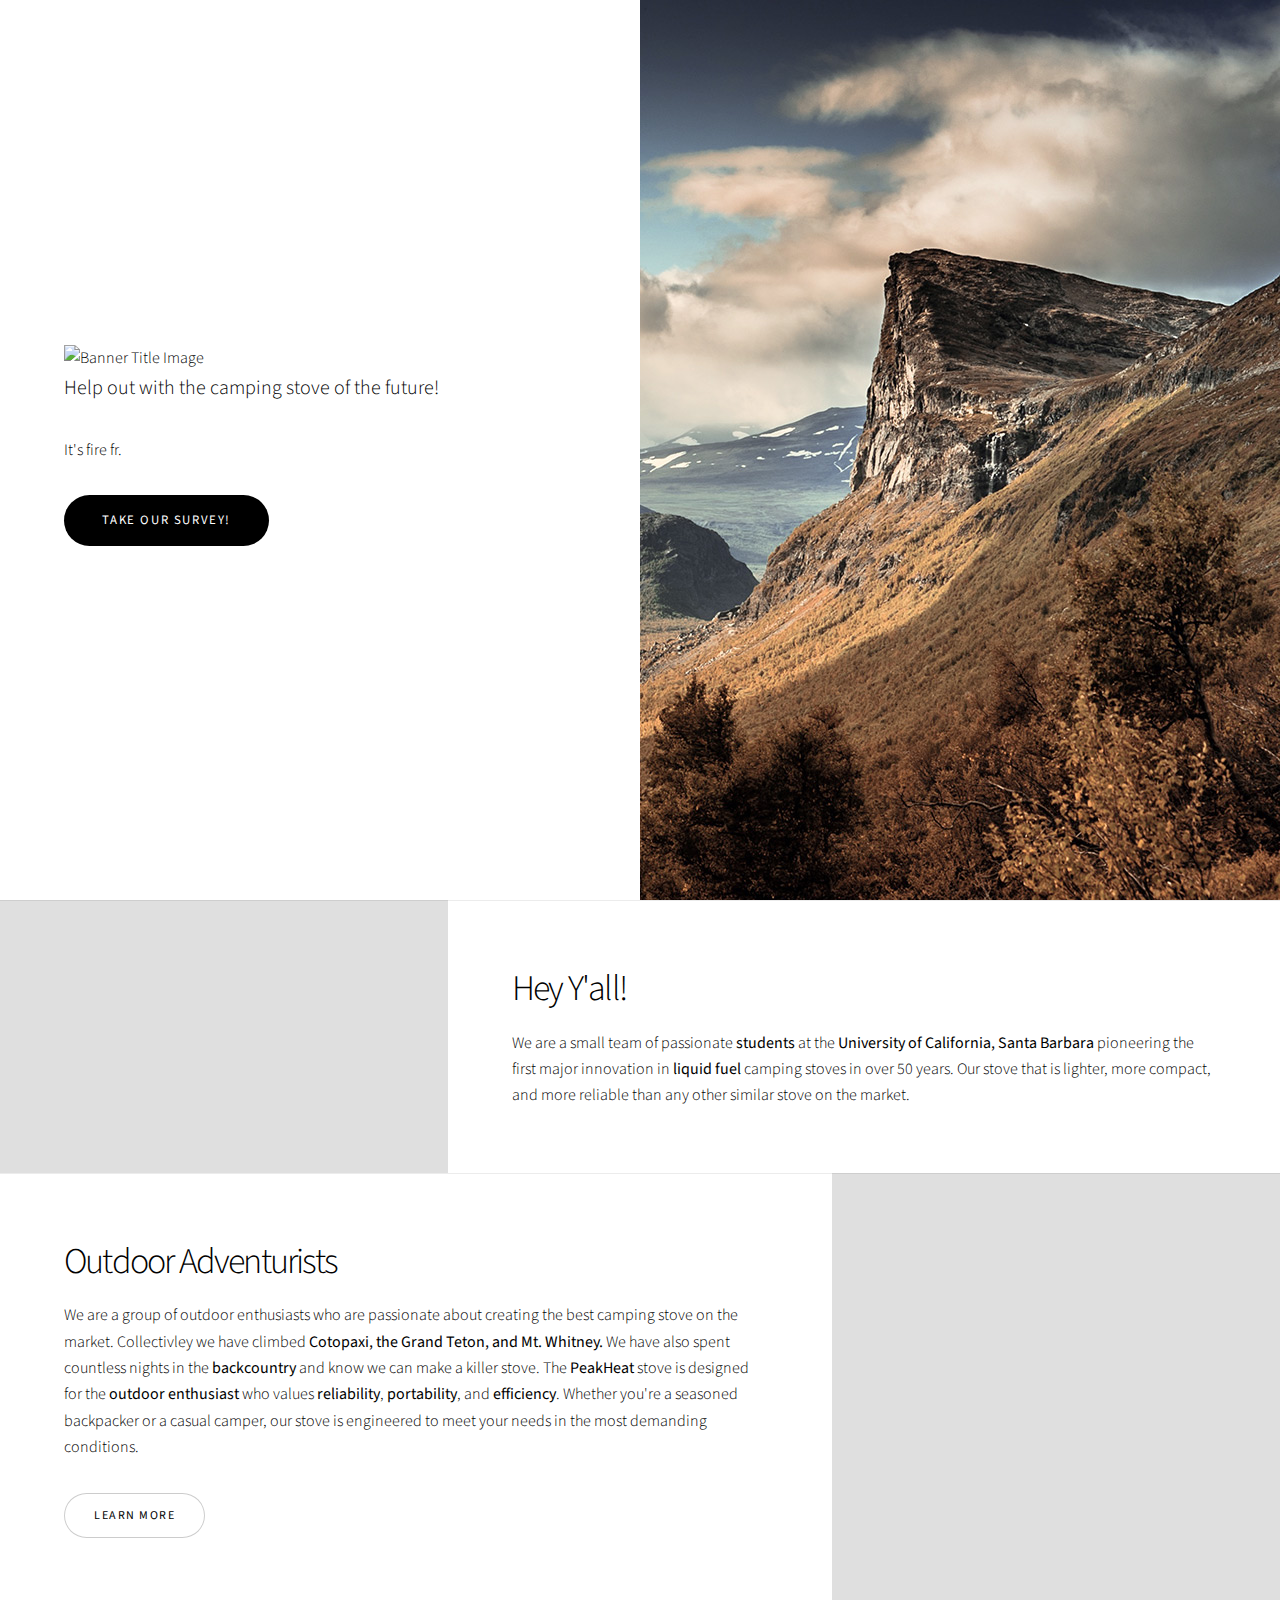
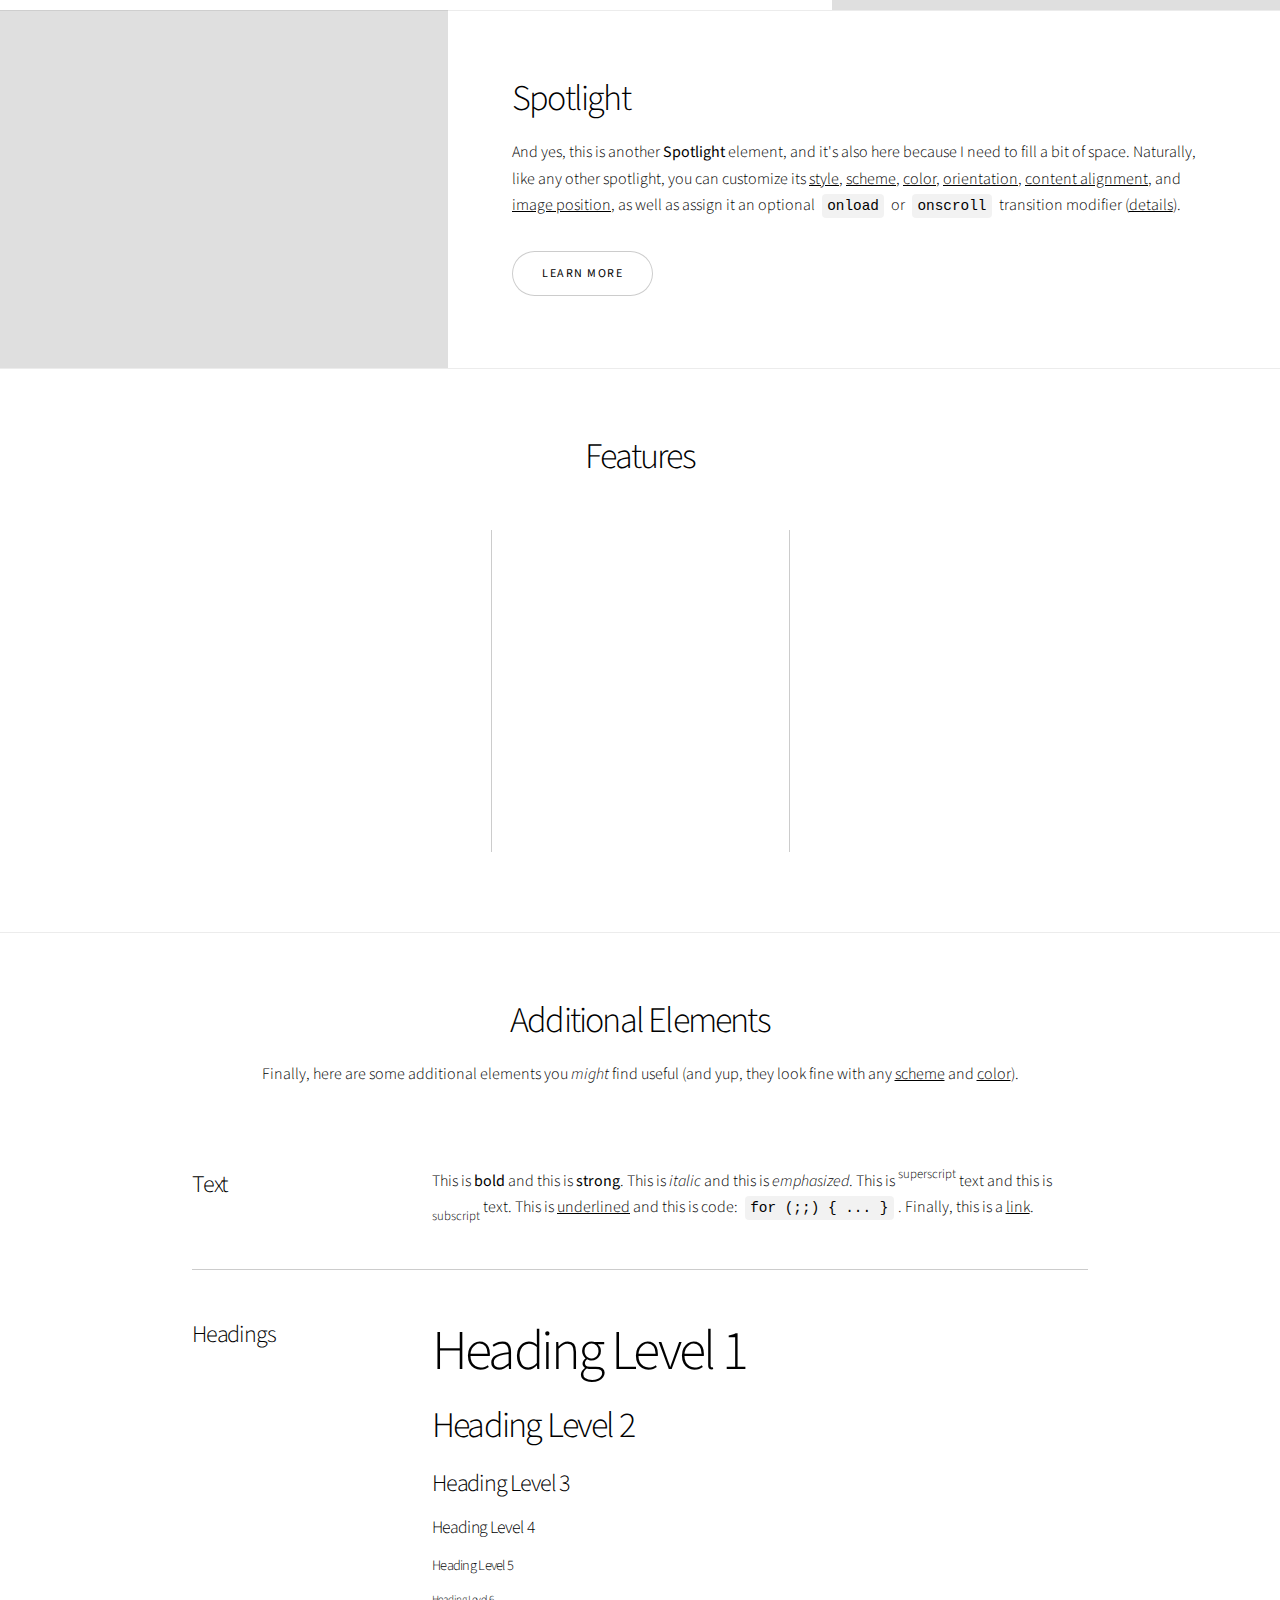
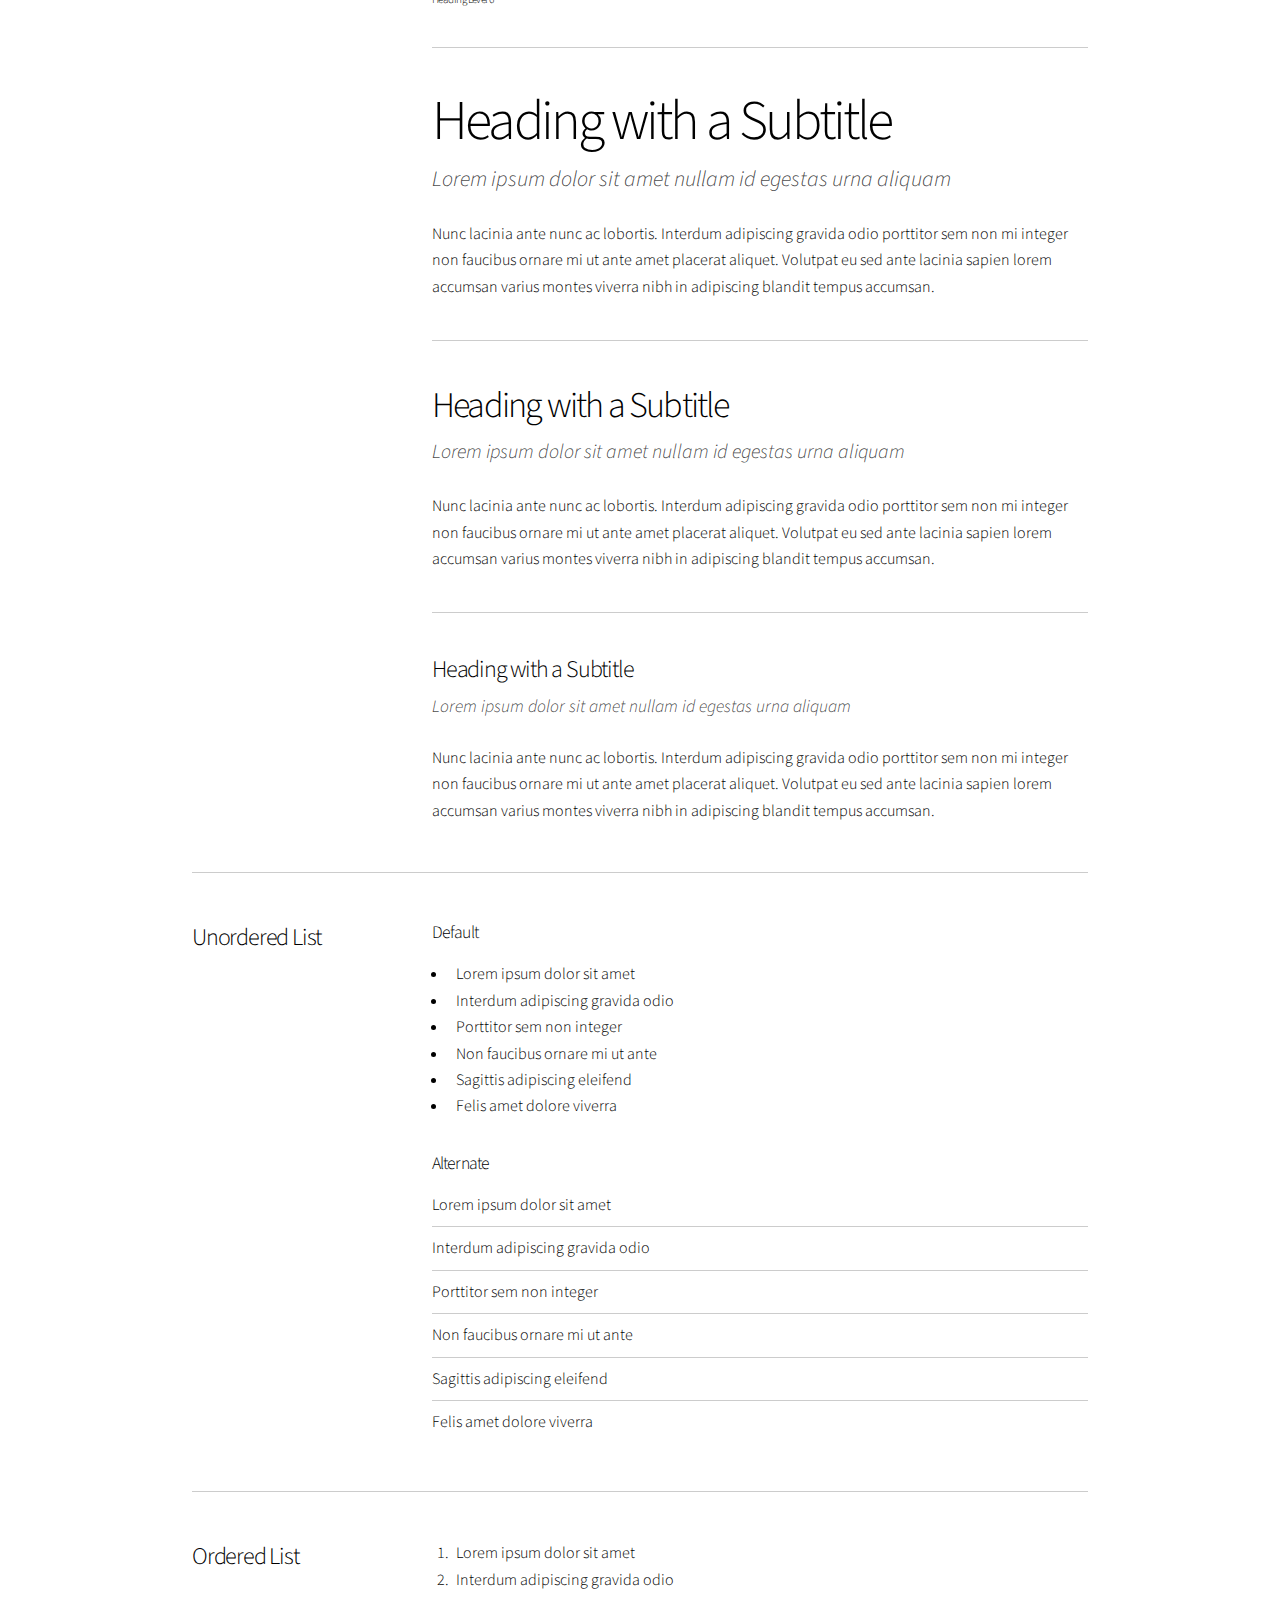
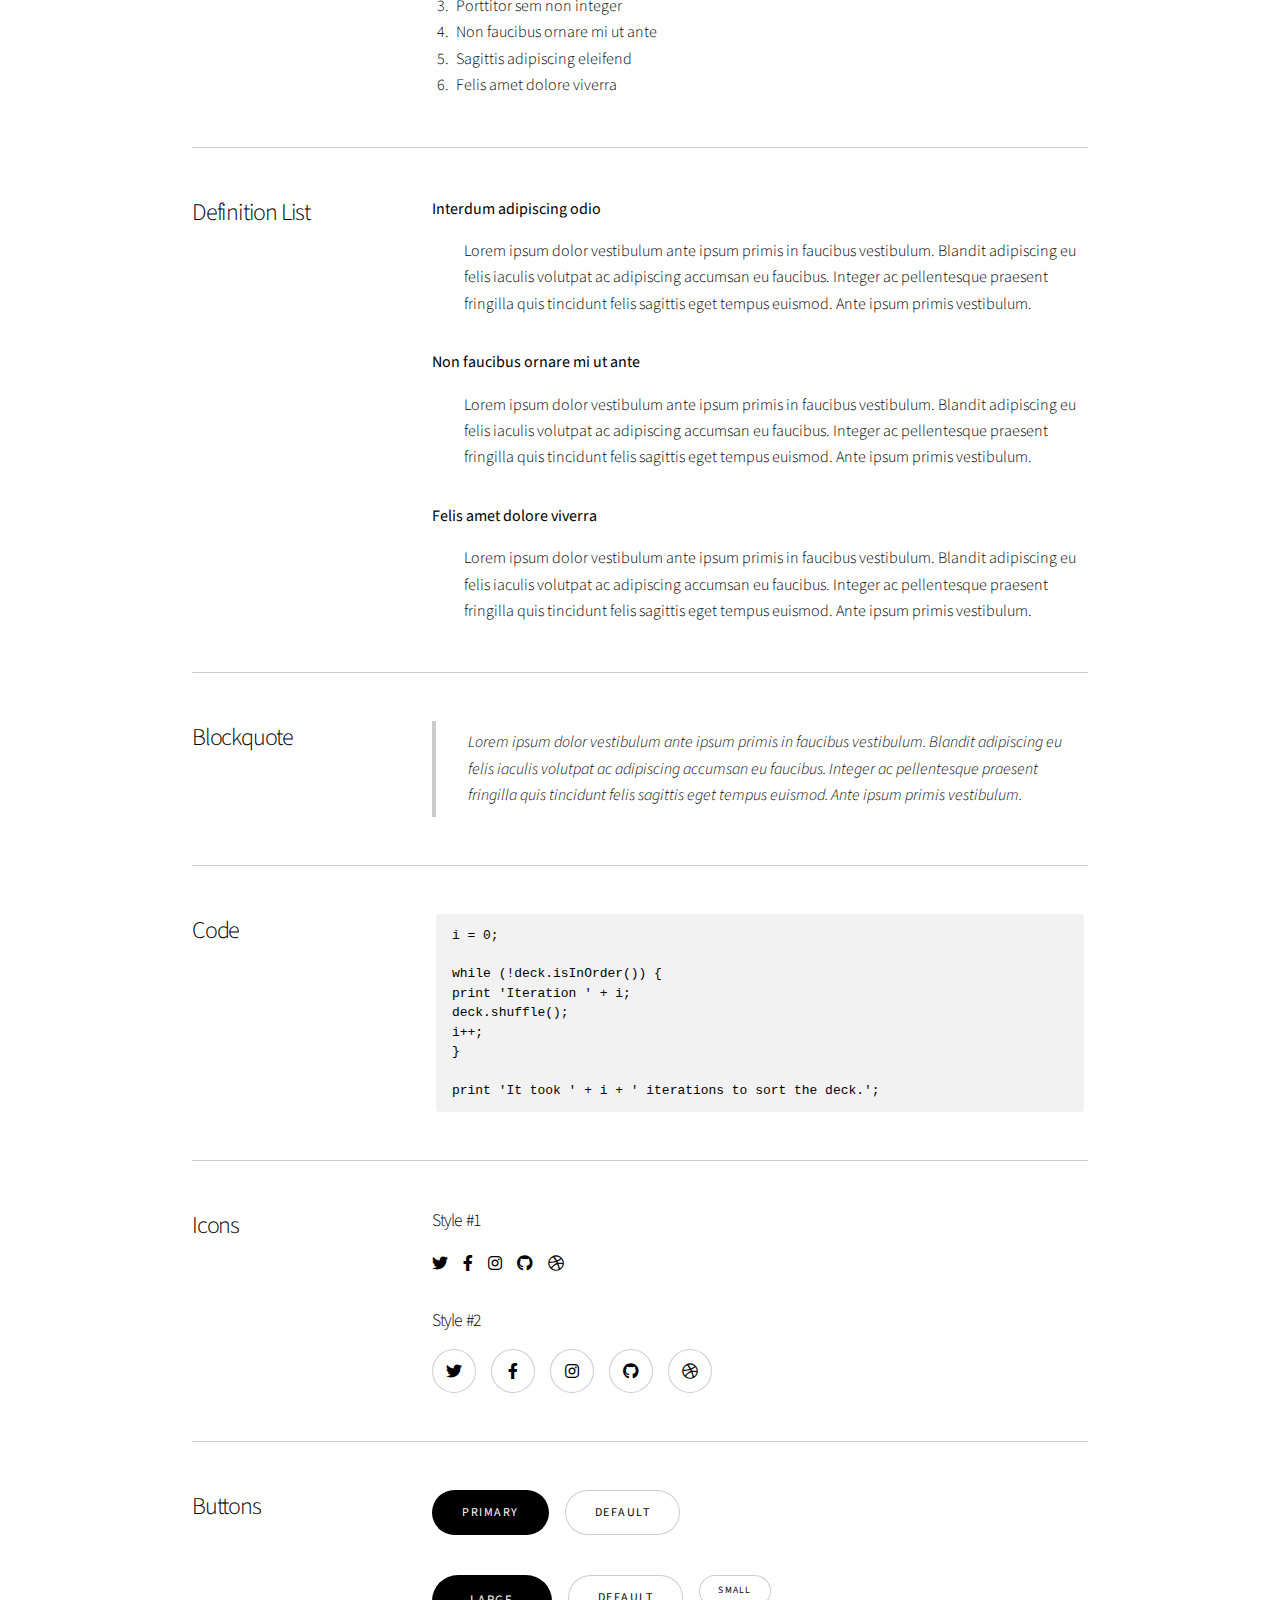
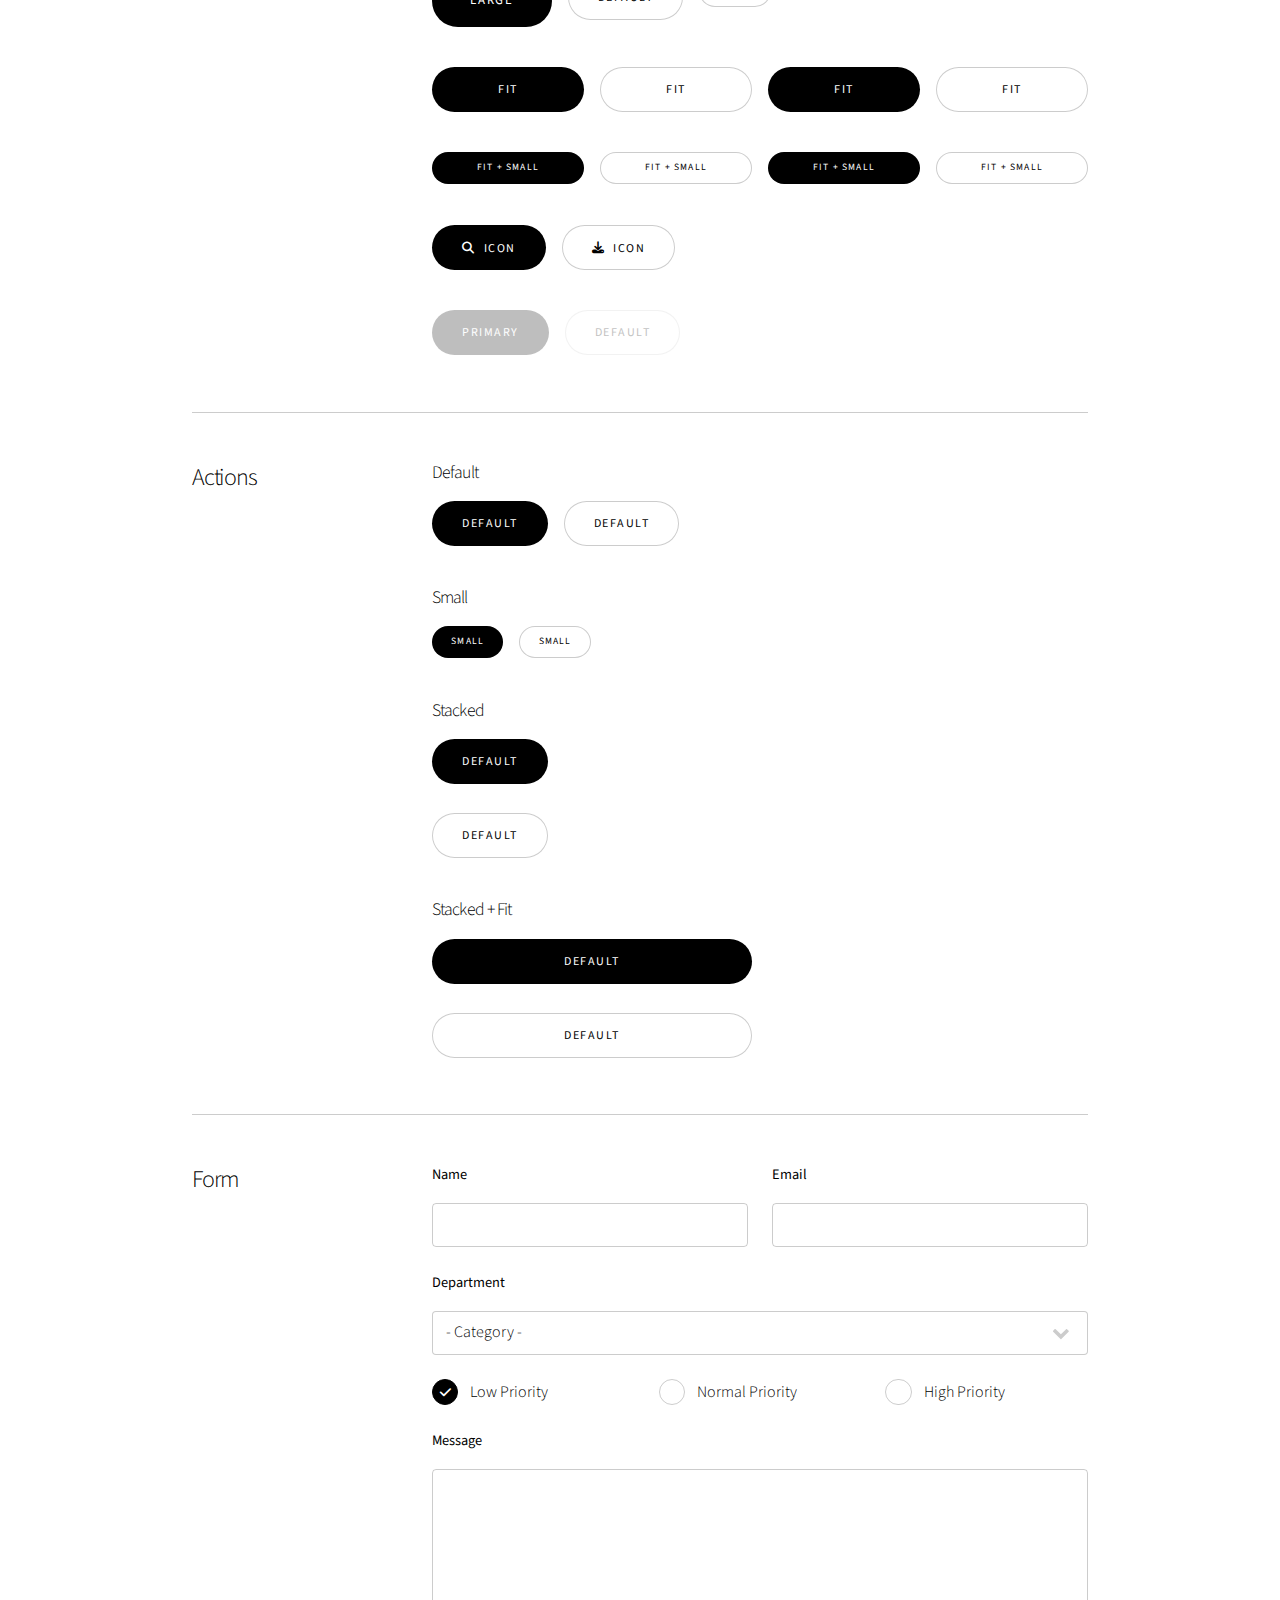
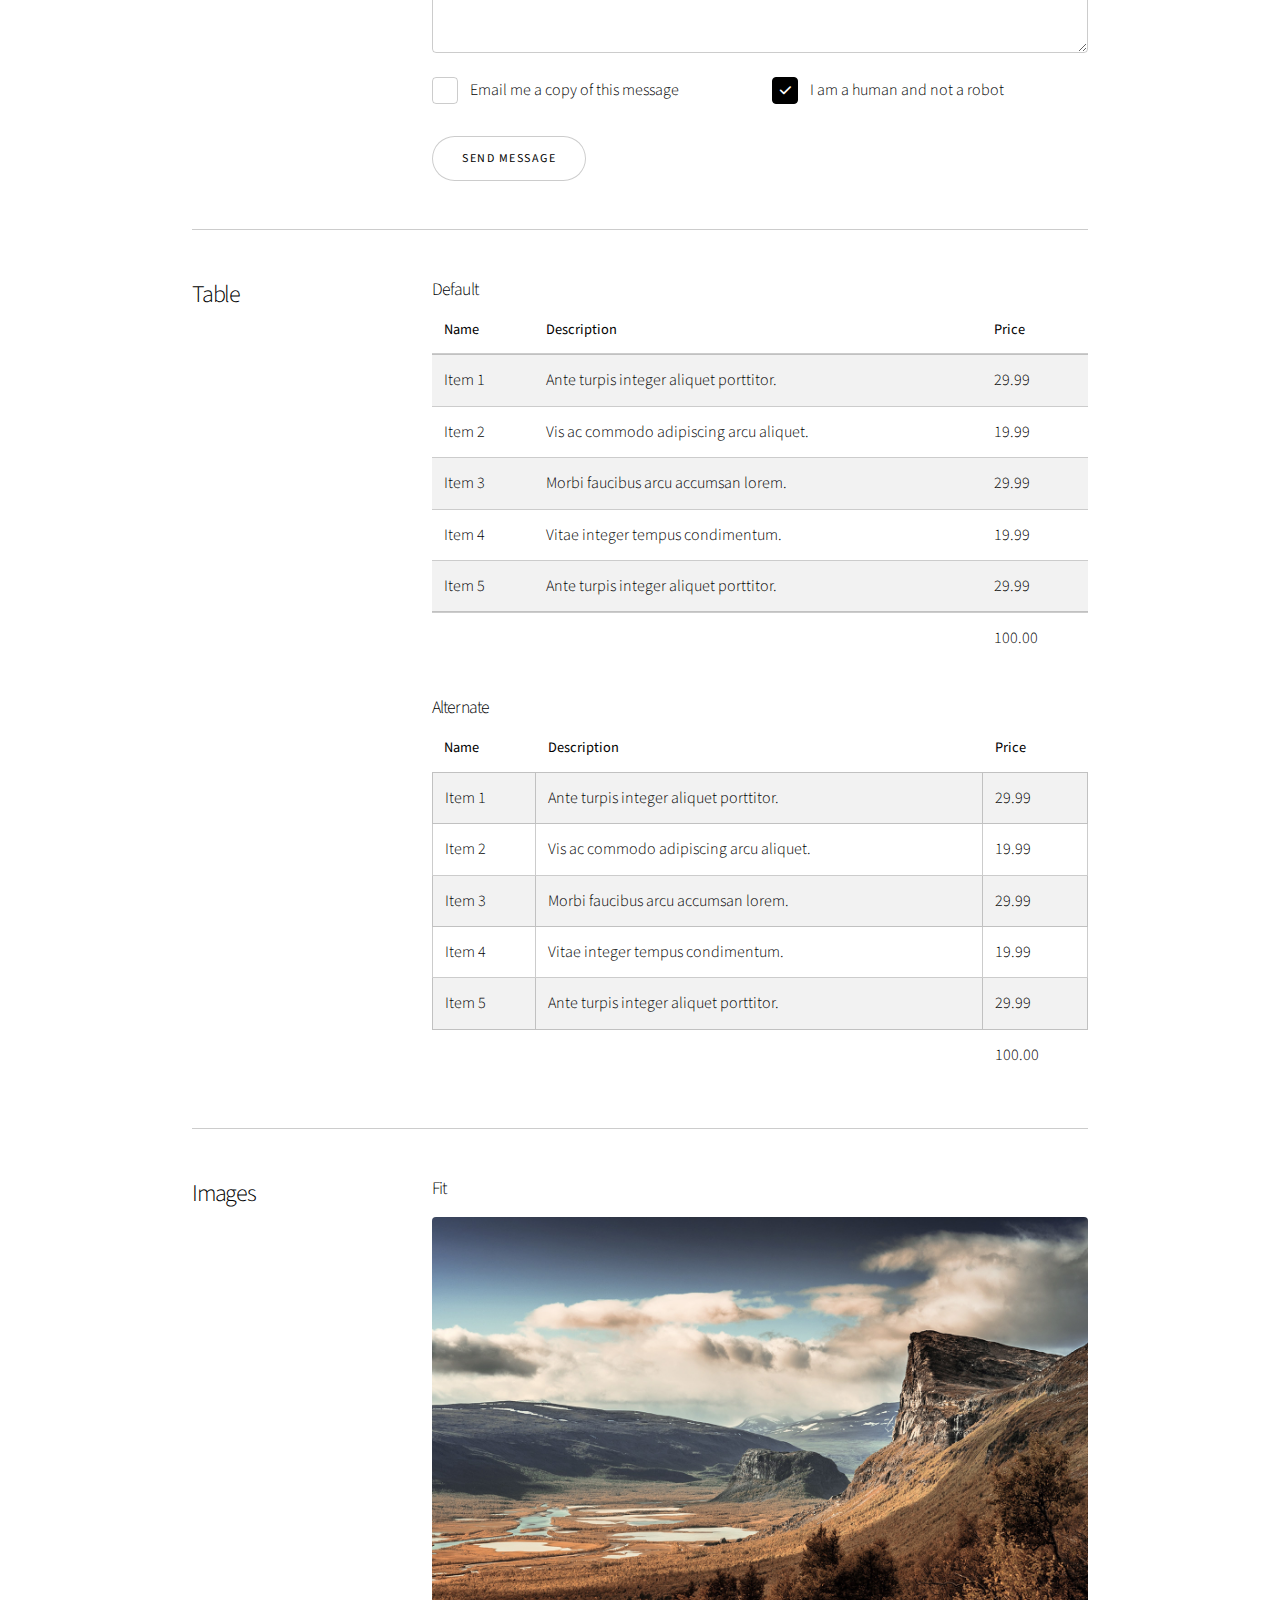
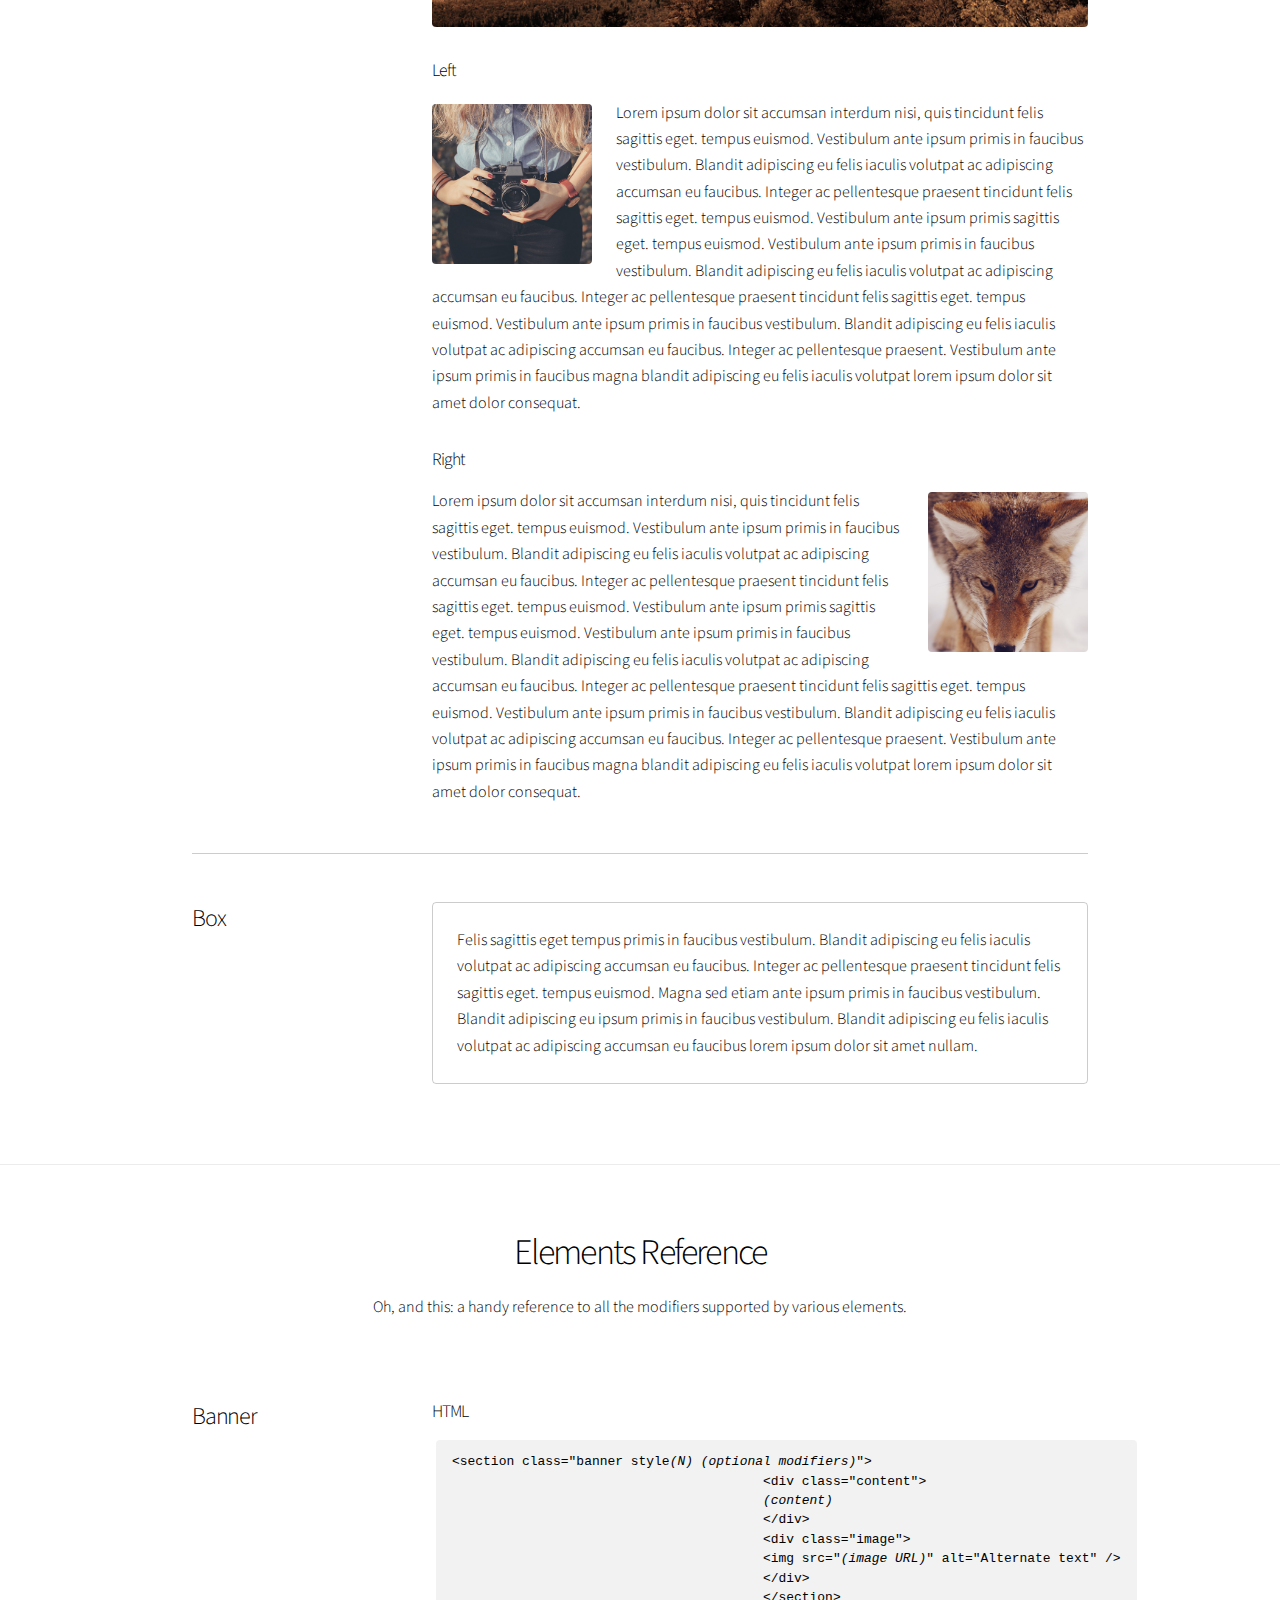
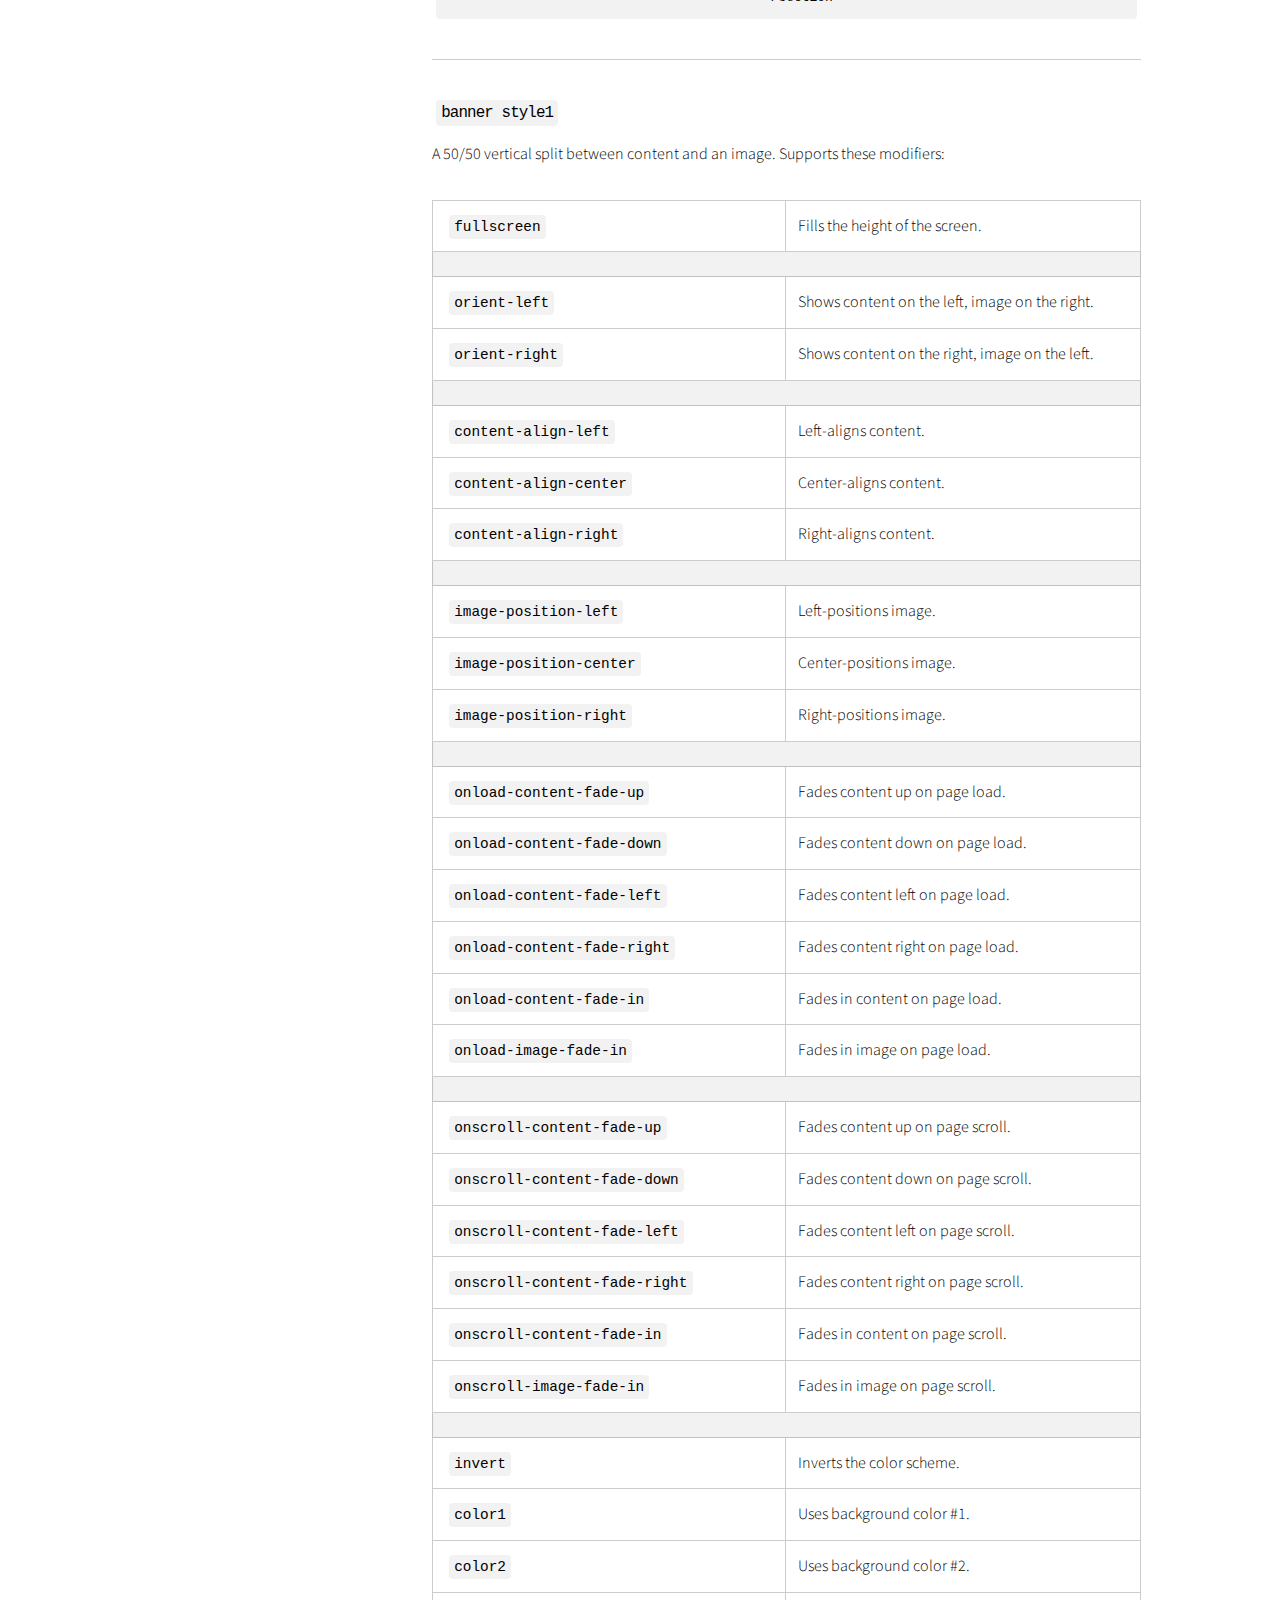
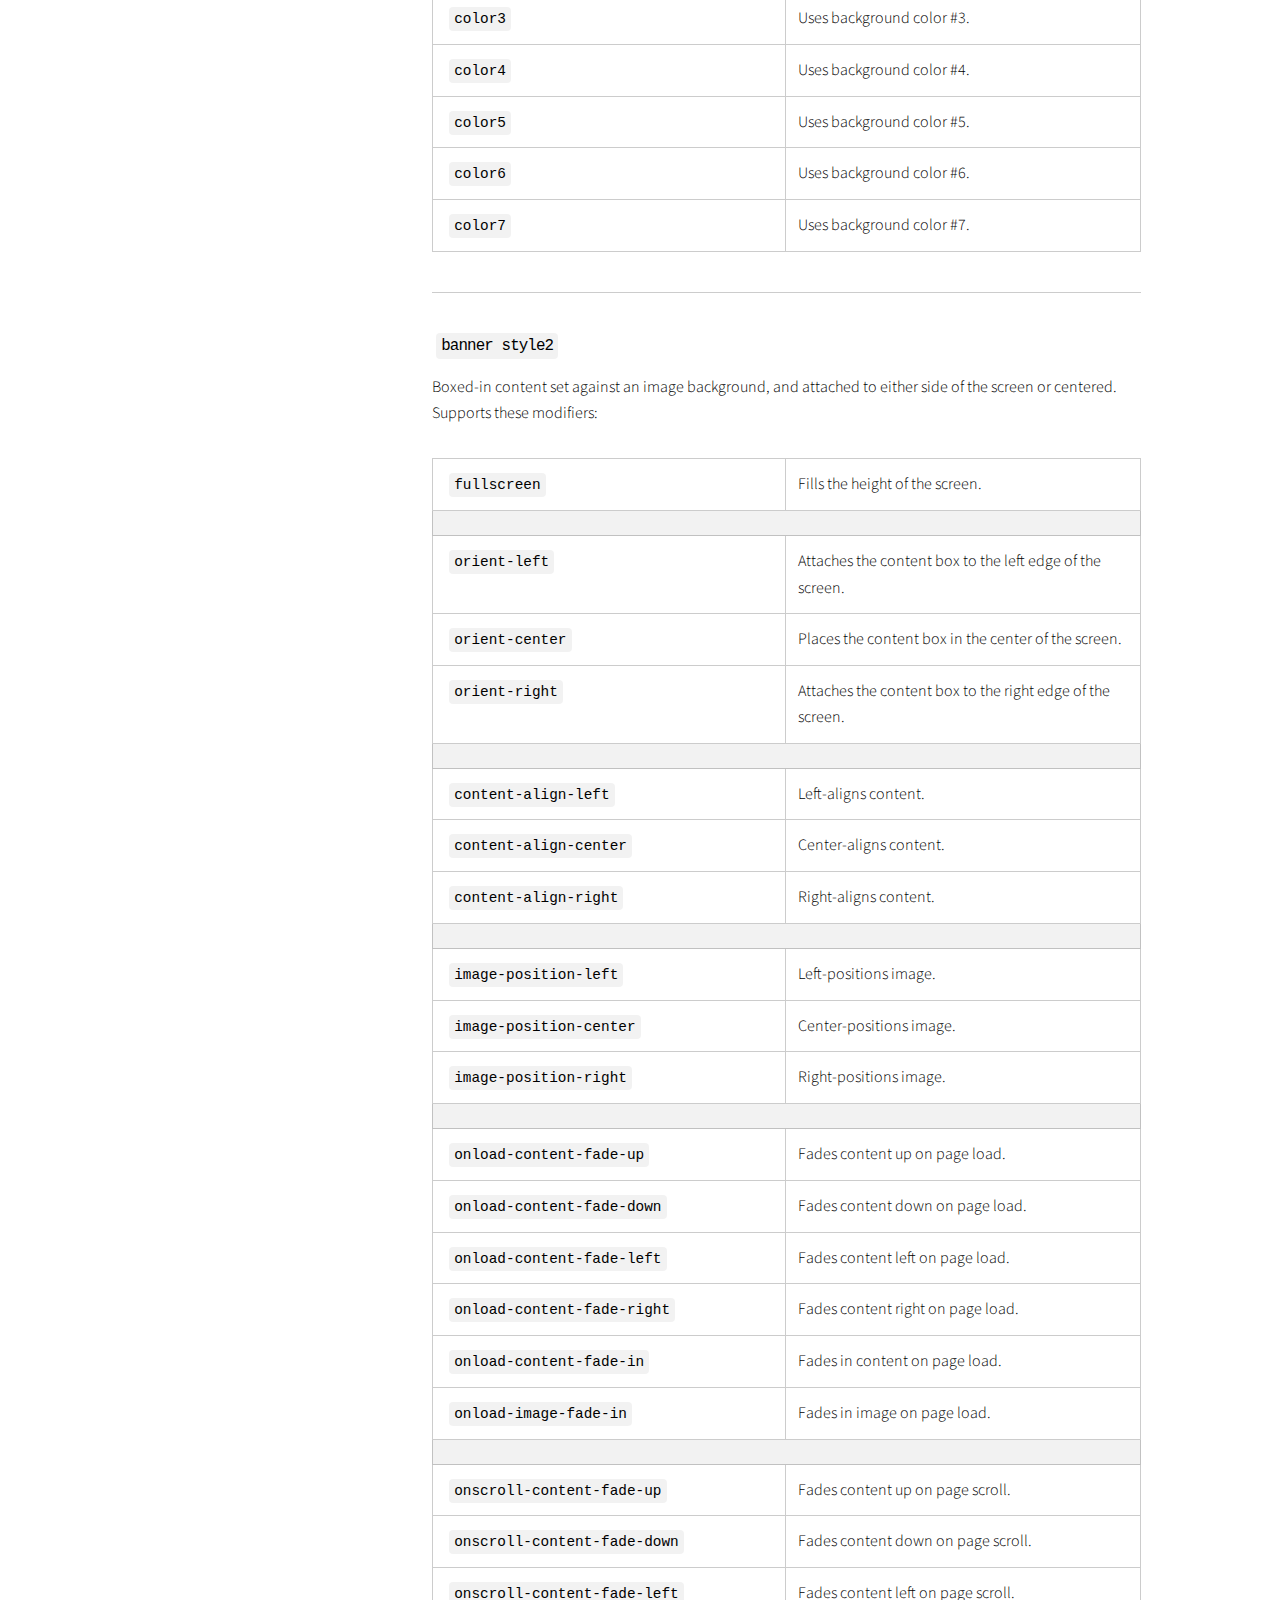
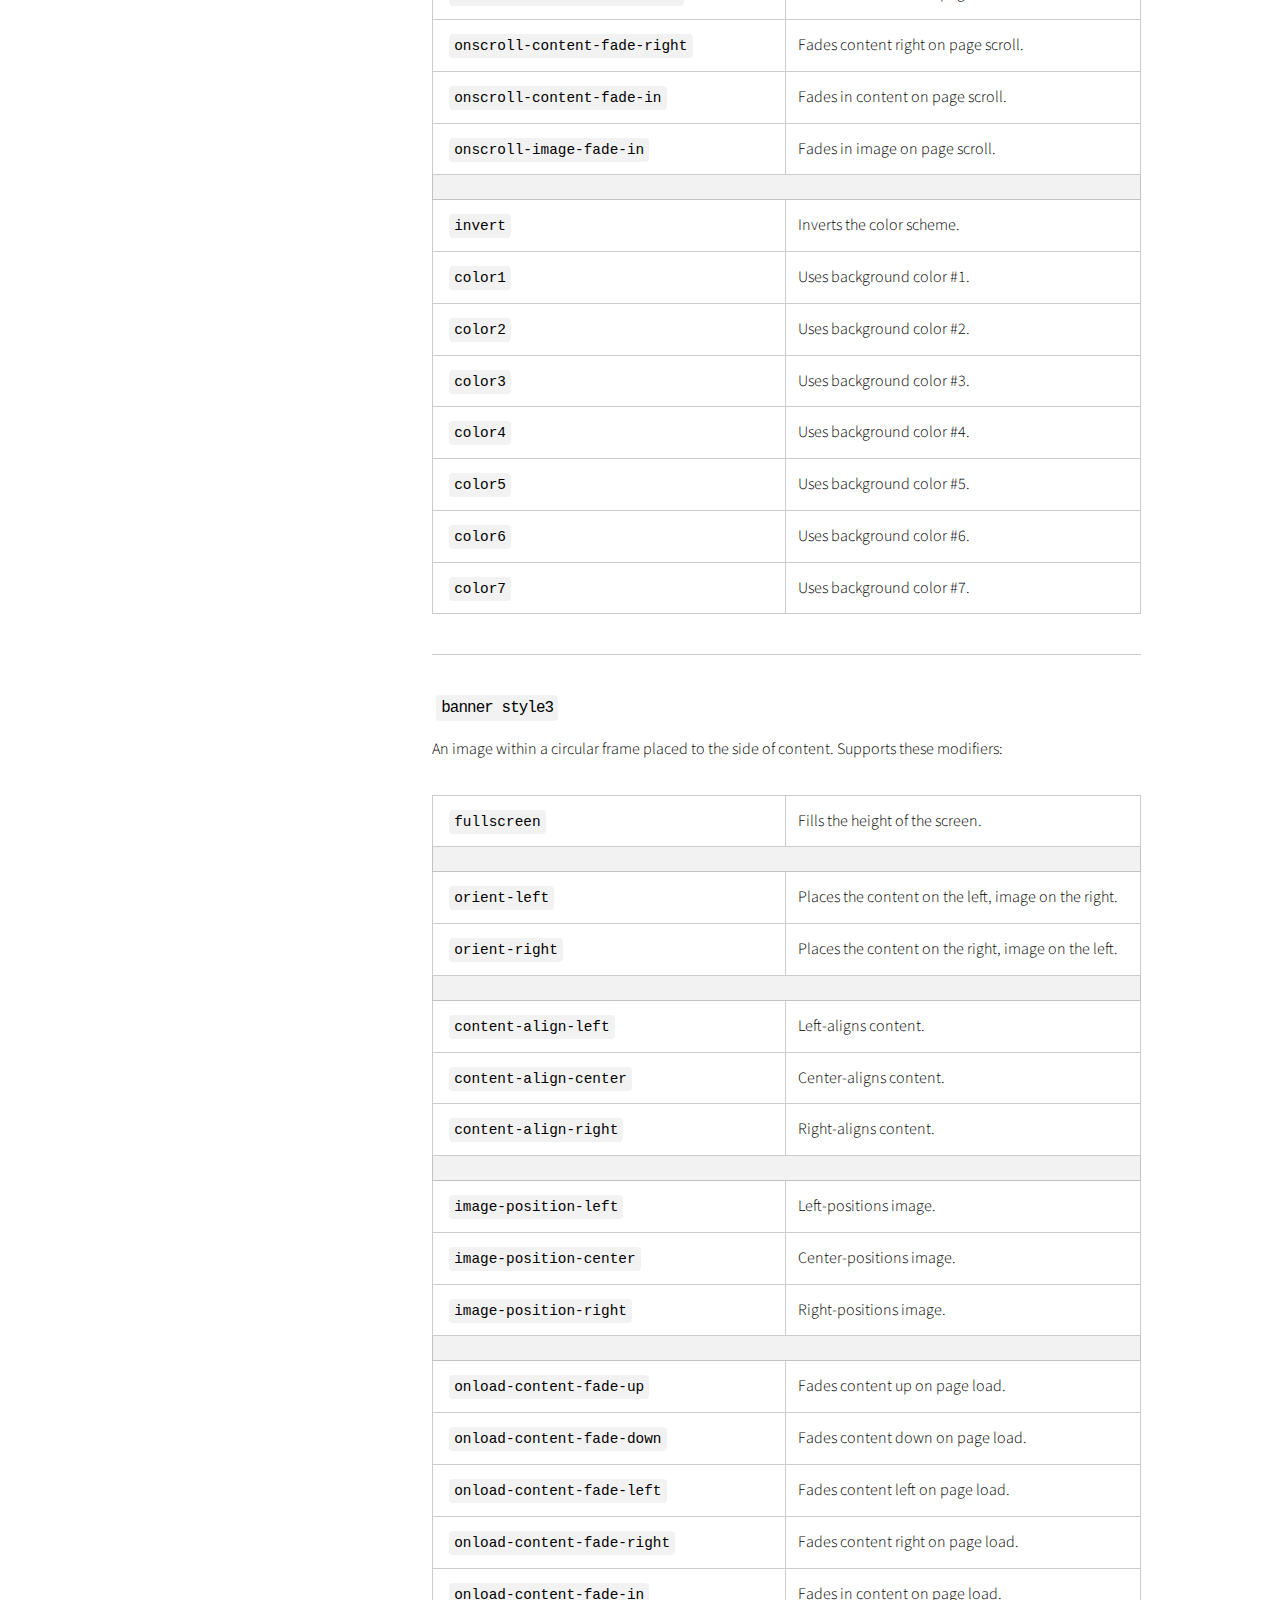
==== commit b824d0b6: "fixed some spelling" ====
--- a/public/index.html
+++ b/public/index.html
@@ -73,8 +73,8 @@
 	
 <section class="spotlight style1 orient-left content-align-left image-position-center onscroll-image-fade-in">
     <div class="content">
-        <h2>Outdoor Adventrests</h2>
-        <p>We are a group of outdoor enthusiasts who are passionate about creating the best camping stove on the market. Collectivley we have climbed <stong>Cotopaxi, the Grand Teton, and Mt. Whitney.</strong> We have also spent countless nights in the <strong>backcountry</strong> and know we can make a killer stove.
+        <h2>Outdoor Adventurists</h2>
+        <p>We are a group of outdoor enthusiasts who are passionate about creating the best camping stove on the market. Collectivley we have climbed <strong>Cotopaxi, the Grand Teton, and Mt. Whitney.</strong> We have also spent countless nights in the <strong>backcountry</strong> and know we can make a killer stove.
 The <strong>PeakHeat</strong> stove is designed for the <strong>outdoor enthusiast</strong> who values <strong>reliability</strong>, <strong>portability</strong>, and <strong>efficiency</strong>. Whether you're a seasoned backpacker or a casual camper, our stove is engineered to meet your needs in the most demanding conditions.
 </p>
         <ul class="actions stacked">
@@ -110,7 +110,7 @@
                 <section>
     <span class="icon style2 major fa-fire"></span>
     <h3>Reliability</h3>
-    <p>The most critical part of any stove. We strive to make the most reiliable liquid fuel stove on the market buy making maintince easy and parts replace.</p>
+    <p>Its most critical part of any stove. We strive to make the most reliable liquid fuel stove on the market by making cleaning easy and parts replaceable.</p>
 </section>
 
             
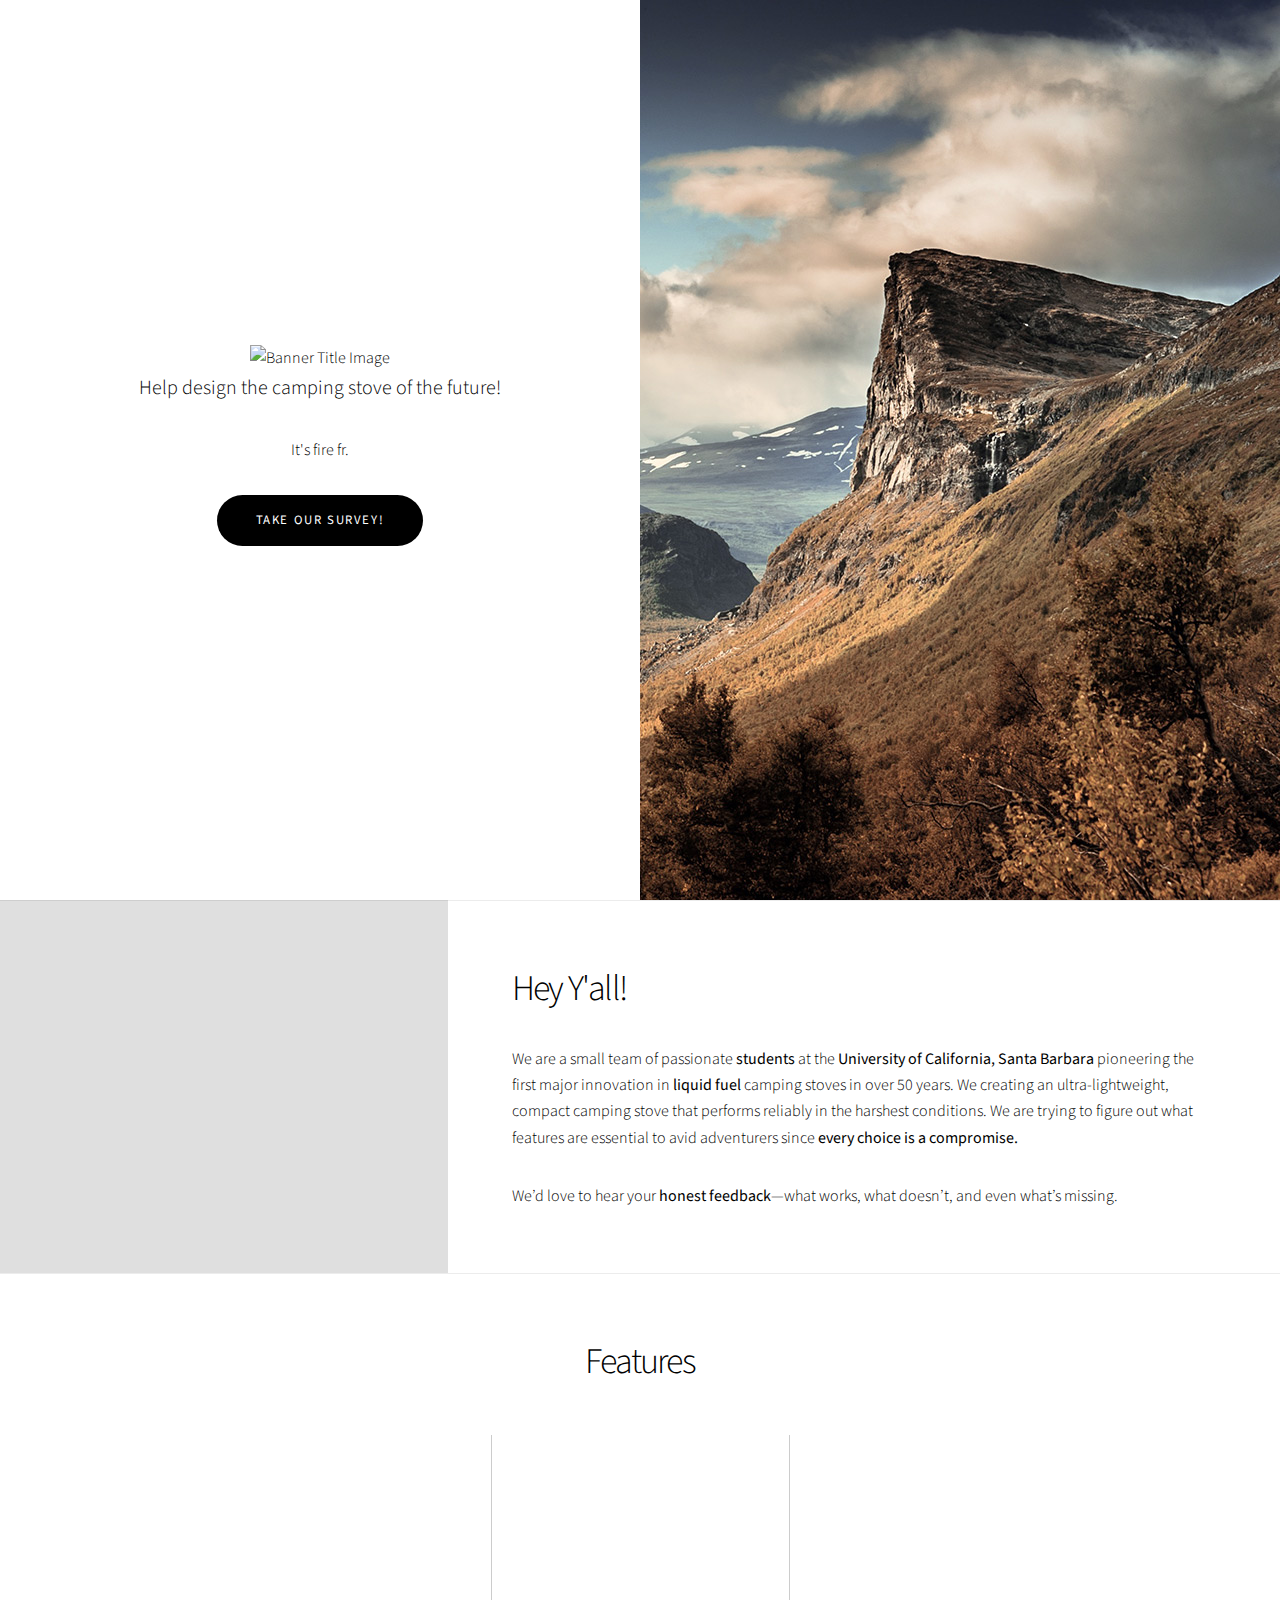
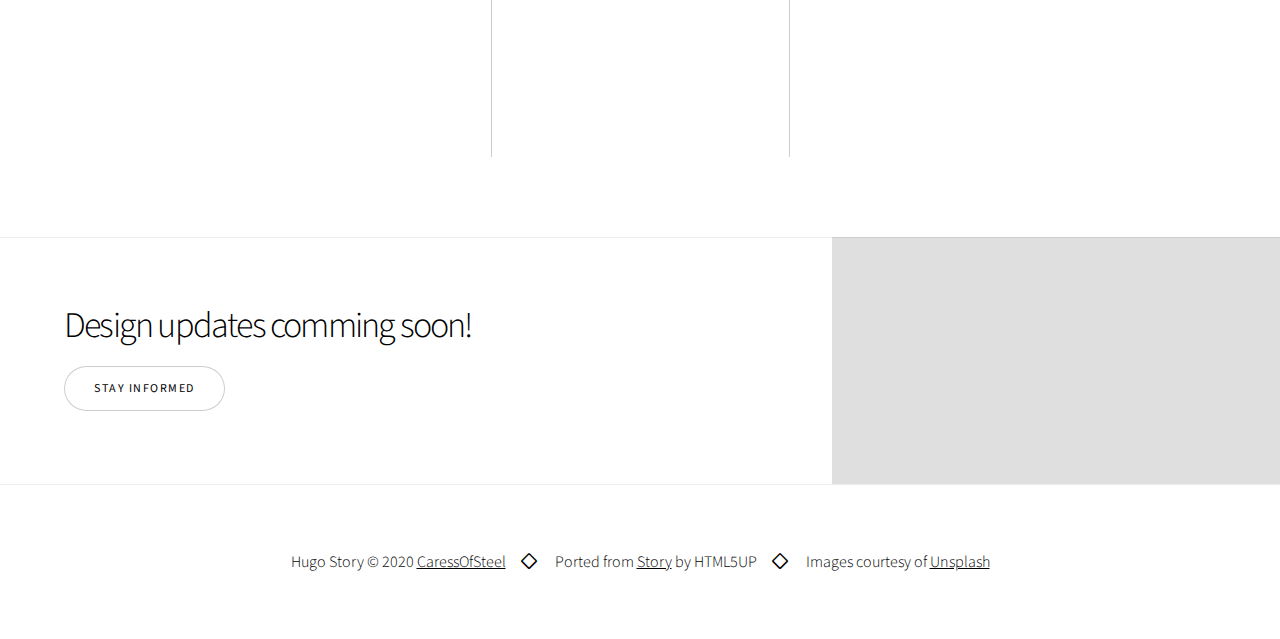
==== commit 6f7f8580: "Design Updates" ====
--- a/public/index.html
+++ b/public/index.html
@@ -42,11 +42,11 @@
 		<div id="wrapper" class="divided">
 
 	
-<section class="banner style1 orient-left content-align-left image-position-right fullscreen onload-image-fade-in onload-content-fade-right">
+<section class="banner style1 orient-center content-align-center image-position-right fullscreen onload-image-fade-in onload-content-fade-right">
     <div class="content">
         <img src="PeakHeatV1_REC.png" alt="Banner Title Image" class="logo-top-left" />
         
-        <p class="major">Help out with the camping stove of the future!
+        <p class="major">Help design the camping stove of the future!
 </p>
         <p>It's fire fr.
 </p>
@@ -62,7 +62,8 @@
 <section class="spotlight style1 orient-right content-align-left image-position-center onscroll-image-fade-in" id="first">
     <div class="content">
         <h2>Hey Y&#39;all!</h2>
-        <p>We are a small team of passionate <strong>students</strong> at the <strong>University of California, Santa Barbara</strong> pioneering the first major innovation in <strong>liquid fuel</strong> camping stoves in over 50 years. Our stove that is lighter, more compact, and more reliable than any other similar stove on the market.
+        <p><p>We are a small team of passionate <strong>students</strong> at the <strong>University of California, Santa Barbara</strong> pioneering the first major innovation in <strong>liquid fuel</strong> camping stoves in over 50 years. We creating an ultra-lightweight, compact camping stove that performs reliably in the harshest conditions.
+We are trying to figure out what features are essential to avid adventurers since <strong>every choice is a compromise.</strong> <p> We’d love to hear your <strong>honest feedback</strong>—what works, what doesn’t, and even what’s missing.
 </p>
         
     </div>
@@ -70,37 +71,7 @@
         <img src="images/spotlight01.jpg" alt="" />
     </div>
 </section>
-	
-<section class="spotlight style1 orient-left content-align-left image-position-center onscroll-image-fade-in">
-    <div class="content">
-        <h2>Outdoor Adventurists</h2>
-        <p>We are a group of outdoor enthusiasts who are passionate about creating the best camping stove on the market. Collectivley we have climbed <strong>Cotopaxi, the Grand Teton, and Mt. Whitney.</strong> We have also spent countless nights in the <strong>backcountry</strong> and know we can make a killer stove.
-The <strong>PeakHeat</strong> stove is designed for the <strong>outdoor enthusiast</strong> who values <strong>reliability</strong>, <strong>portability</strong>, and <strong>efficiency</strong>. Whether you're a seasoned backpacker or a casual camper, our stove is engineered to meet your needs in the most demanding conditions.
-</p>
-        <ul class="actions stacked">
-            <li><a href="#" class="button">Learn More</a></li>
-        </ul>
-    </div>
-    <div class="image">
-        <img src="images/spotlight02.jpg" alt="" />
-    </div>
-</section>
-	
-<section class="spotlight style1 orient-right content-align-left image-position-center onscroll-image-fade-in" id="first">
-    <div class="content">
-        <h2>Spotlight</h2>
-        <p>And yes, this is another <strong>Spotlight</strong> element, and it's also here because I need to fill a bit of space. Naturally, like any other spotlight, you can customize its <span class="demo-controls">appearance with a number of modifiers</span>, as well as assign it an optional <code>onload</code> or <code>onscroll</code> transition modifier (<a href="#reference-spotlight">details</a>).
-</p>
-        <ul class="actions stacked">
-            <li><a href="#" class="button">Learn More</a></li>
-        </ul>
-    </div>
-    <div class="image">
-        <img src="images/spotlight03.jpg" alt="" />
-    </div>
-</section>
-	
-	
+	 
 <section class="wrapper style1 align-center">
     <div class="inner">
         <h2>Features</h2>
@@ -110,7 +81,7 @@
                 <section>
     <span class="icon style2 major fa-fire"></span>
     <h3>Reliability</h3>
-    <p>Its most critical part of any stove. We strive to make the most reliable liquid fuel stove on the market by making cleaning easy and parts replaceable.</p>
+    <p>Its most critical part of any stove. We strive to make the most reliable liquid fuel stove on the market by making cleaning easy and parts available.</p>
 </section>
 
             
@@ -131,2488 +102,22 @@
         </div>
     </div>
 </section>
-					
-                <section class="wrapper style1 align-center">
-                    <div class="inner">
-                        <h2>Additional Elements</h2>
-                        <p>Finally, here are some additional elements you <em>might</em> find useful (and yup, they look fine with any <span class="demo-controls">appearance</span>).</p>
-                        <div class="index align-left">
-
-                            
-                                <section>
-                                    <header>
-                                        <h3>Text</h3>
-                                    </header>
-                                    <div class="content">
-
-                                        <p>This is <b>bold</b> and this is <strong>strong</strong>. This is <i>italic</i> and this is <em>emphasized</em>.
-                                        This is <sup>superscript</sup> text and this is <sub>subscript</sub> text.
-                                        This is <u>underlined</u> and this is code: <code>for (;;) { ... }</code>.
-                                        Finally, this is a <a href="#">link</a>.</p>
-
-                                    </div>
-                                </section>
-
-                            
-                                <section>
-                                    <header>
-                                        <h3>Headings</h3>
-                                    </header>
-                                    <div class="content">
-
-                                        <h1>Heading Level 1</h1>
-                                        <h2>Heading Level 2</h2>
-                                        <h3>Heading Level 3</h3>
-                                        <h4>Heading Level 4</h4>
-                                        <h5>Heading Level 5</h5>
-                                        <h6>Heading Level 6</h6>
-
-                                        <hr />
-
-                                        <header>
-                                            <h1>Heading with a Subtitle</h1>
-                                            <p>Lorem ipsum dolor sit amet nullam id egestas urna aliquam</p>
-                                        </header>
-                                        <p>Nunc lacinia ante nunc ac lobortis. Interdum adipiscing gravida odio porttitor sem non mi integer non faucibus ornare mi ut ante amet placerat aliquet. Volutpat eu sed ante lacinia sapien lorem accumsan varius montes viverra nibh in adipiscing blandit tempus accumsan.</p>
-
-                                        <hr />
-
-                                        <header>
-                                            <h2>Heading with a Subtitle</h2>
-                                            <p>Lorem ipsum dolor sit amet nullam id egestas urna aliquam</p>
-                                        </header>
-                                        <p>Nunc lacinia ante nunc ac lobortis. Interdum adipiscing gravida odio porttitor sem non mi integer non faucibus ornare mi ut ante amet placerat aliquet. Volutpat eu sed ante lacinia sapien lorem accumsan varius montes viverra nibh in adipiscing blandit tempus accumsan.</p>
-
-                                        <hr />
-
-                                        <header>
-                                            <h3>Heading with a Subtitle</h3>
-                                            <p>Lorem ipsum dolor sit amet nullam id egestas urna aliquam</p>
-                                        </header>
-                                        <p>Nunc lacinia ante nunc ac lobortis. Interdum adipiscing gravida odio porttitor sem non mi integer non faucibus ornare mi ut ante amet placerat aliquet. Volutpat eu sed ante lacinia sapien lorem accumsan varius montes viverra nibh in adipiscing blandit tempus accumsan.</p>
-
-                                    </div>
-                                </section>
-
-                            
-                                <section>
-                                    <header>
-                                        <h3>Unordered List</h3>
-                                    </header>
-                                    <div class="content">
-
-                                        <h4>Default</h4>
-                                        <ul>
-                                            <li>Lorem ipsum dolor sit amet</li>
-                                            <li>Interdum adipiscing gravida odio</li>
-                                            <li>Porttitor sem non integer</li>
-                                            <li>Non faucibus ornare mi ut ante</li>
-                                            <li>Sagittis adipiscing eleifend</li>
-                                            <li>Felis amet dolore viverra</li>
-                                        </ul>
-
-                                        <h4>Alternate</h4>
-                                        <ul class="alt">
-                                            <li>Lorem ipsum dolor sit amet</li>
-                                            <li>Interdum adipiscing gravida odio</li>
-                                            <li>Porttitor sem non integer</li>
-                                            <li>Non faucibus ornare mi ut ante</li>
-                                            <li>Sagittis adipiscing eleifend</li>
-                                            <li>Felis amet dolore viverra</li>
-                                        </ul>
-
-                                    </div>
-                                </section>
-
-                            
-                                <section>
-                                    <header>
-                                        <h3>Ordered List</h3>
-                                    </header>
-                                    <div class="content">
-
-                                        <ol>
-                                            <li>Lorem ipsum dolor sit amet</li>
-                                            <li>Interdum adipiscing gravida odio</li>
-                                            <li>Porttitor sem non integer</li>
-                                            <li>Non faucibus ornare mi ut ante</li>
-                                            <li>Sagittis adipiscing eleifend</li>
-                                            <li>Felis amet dolore viverra</li>
-                                        </ol>
-
-                                    </div>
-                                </section>
-
-                            
-                                <section>
-                                    <header>
-                                        <h3>Definition List</h3>
-                                    </header>
-                                    <div class="content">
-
-                                        <dl>
-                                            <dt>Interdum adipiscing odio</dt>
-                                            <dd>
-                                                <p>Lorem ipsum dolor vestibulum ante ipsum primis in faucibus vestibulum. Blandit adipiscing eu felis iaculis volutpat ac adipiscing accumsan eu faucibus. Integer ac pellentesque praesent fringilla quis tincidunt felis sagittis eget tempus euismod. Ante ipsum primis vestibulum.</p>
-                                            </dd>
-                                            <dt>Non faucibus ornare mi ut ante</dt>
-                                            <dd>
-                                                <p>Lorem ipsum dolor vestibulum ante ipsum primis in faucibus vestibulum. Blandit adipiscing eu felis iaculis volutpat ac adipiscing accumsan eu faucibus. Integer ac pellentesque praesent fringilla quis tincidunt felis sagittis eget tempus euismod. Ante ipsum primis vestibulum.</p>
-                                            </dd>
-                                            <dt>Felis amet dolore viverra</dt>
-                                            <dd>
-                                                <p>Lorem ipsum dolor vestibulum ante ipsum primis in faucibus vestibulum. Blandit adipiscing eu felis iaculis volutpat ac adipiscing accumsan eu faucibus. Integer ac pellentesque praesent fringilla quis tincidunt felis sagittis eget tempus euismod. Ante ipsum primis vestibulum.</p>
-                                            </dd>
-                                        </dl>
-
-                                    </div>
-                                </section>
-
-                            
-                                <section>
-                                    <header>
-                                        <h3>Blockquote</h3>
-                                    </header>
-                                    <div class="content">
-
-                                        <blockquote>Lorem ipsum dolor vestibulum ante ipsum primis in faucibus vestibulum. Blandit adipiscing eu felis iaculis volutpat ac adipiscing accumsan eu faucibus. Integer ac pellentesque praesent fringilla quis tincidunt felis sagittis eget tempus euismod. Ante ipsum primis vestibulum.</blockquote>
-
-                                    </div>
-                                </section>
-
-                            
-                                <section>
-                                    <header>
-                                        <h3>Code</h3>
-                                    </header>
-                                    <div class="content">
-
-                                        <pre><code>i = 0;
-
-while (!deck.isInOrder()) {
-print 'Iteration ' + i;
-deck.shuffle();
-i++;
-}
-
-print 'It took ' + i + ' iterations to sort the deck.';
-</code></pre>
-
-                                    </div>
-                                </section>
-
-                            
-                                <section>
-                                    <header>
-                                        <h3>Icons</h3>
-                                    </header>
-                                    <div class="content">
-
-                                        <h4>Style #1</h4>
-                                        <ul class="icons">
-                                            <li><a href="#" class="icon brands style1 fa-twitter"><span class="label">Twitter</span></a></li>
-                                            <li><a href="#" class="icon brands style1 fa-facebook-f"><span class="label">Facebook</span></a></li>
-                                            <li><a href="#" class="icon brands style1 fa-instagram"><span class="label">Instagram</span></a></li>
-                                            <li><a href="#" class="icon brands style1 fa-github"><span class="label">Github</span></a></li>
-                                            <li><a href="#" class="icon brands style1 fa-dribbble"><span class="label">Dribbble</span></a></li>
-                                        </ul>
-
-                                        <h4>Style #2</h4>
-                                        <ul class="icons">
-                                            <li><a href="#" class="icon brands style2 fa-twitter"><span class="label">Twitter</span></a></li>
-                                            <li><a href="#" class="icon brands style2 fa-facebook-f"><span class="label">Facebook</span></a></li>
-                                            <li><a href="#" class="icon brands style2 fa-instagram"><span class="label">Instagram</span></a></li>
-                                            <li><a href="#" class="icon brands style2 fa-github"><span class="label">Github</span></a></li>
-                                            <li><a href="#" class="icon brands style2 fa-dribbble"><span class="label">Dribbble</span></a></li>
-                                        </ul>
-
-                                    </div>
-                                </section>
-
-                            
-                                <section>
-                                    <header>
-                                        <h3>Buttons</h3>
-                                    </header>
-                                    <div class="content">
-
-                                        <ul class="actions">
-                                            <li><a href="#" class="button primary">Primary</a></li>
-                                            <li><a href="#" class="button">Default</a></li>
-                                        </ul>
-                                        <ul class="actions">
-                                            <li><a href="#" class="button primary large">Large</a></li>
-                                            <li><a href="#" class="button">Default</a></li>
-                                            <li><a href="#" class="button small">Small</a></li>
-                                        </ul>
-                                        <ul class="actions fit">
-                                            <li><a href="#" class="button primary fit">Fit</a></li>
-                                            <li><a href="#" class="button fit">Fit</a></li>
-                                            <li><a href="#" class="button primary fit">Fit</a></li>
-                                            <li><a href="#" class="button fit">Fit</a></li>
-                                        </ul>
-                                        <ul class="actions fit small">
-                                            <li><a href="#" class="button primary fit small">Fit + Small</a></li>
-                                            <li><a href="#" class="button fit small">Fit + Small</a></li>
-                                            <li><a href="#" class="button primary fit small">Fit + Small</a></li>
-                                            <li><a href="#" class="button fit small">Fit + Small</a></li>
-                                        </ul>
-                                        <ul class="actions">
-                                            <li><a href="#" class="button primary icon solid fa-search">Icon</a></li>
-                                            <li><a href="#" class="button icon solid fa-download">Icon</a></li>
-                                        </ul>
-                                        <ul class="actions">
-                                            <li><span class="button primary disabled">Primary</span></li>
-                                            <li><span class="button disabled">Default</span></li>
-                                        </ul>
-
-                                    </div>
-                                </section>
-
-                            
-                                <section>
-                                    <header>
-                                        <h3>Actions</h3>
-                                    </header>
-                                    <div class="content">
-
-                                        <h4>Default</h4>
-                                        <ul class="actions">
-                                            <li><a href="#" class="button primary">Default</a></li>
-                                            <li><a href="#" class="button">Default</a></li>
-                                        </ul>
-
-                                        <h4>Small</h4>
-                                        <ul class="actions small">
-                                            <li><a href="#" class="button primary small">Small</a></li>
-                                            <li><a href="#" class="button small">Small</a></li>
-                                        </ul>
-
-                                        <h4>Stacked</h4>
-                                        <ul class="actions stacked">
-                                            <li><a href="#" class="button primary">Default</a></li>
-                                            <li><a href="#" class="button">Default</a></li>
-                                        </ul>
-
-                                        <h4>Stacked + Fit</h4>
-                                        <ul class="actions stacked">
-                                            <li><a href="#" class="button primary fit">Default</a></li>
-                                            <li><a href="#" class="button fit">Default</a></li>
-                                        </ul>
-
-                                    </div>
-                                </section>
-
-                            
-                                <section>
-                                    <header>
-                                        <h3>Form</h3>
-                                    </header>
-                                    <div class="content">
-
-                                        <form method="post" action="#">
-                                            <div class="fields">
-                                                <div class="field half">
-                                                    <label for="name">Name</label>
-                                                    <input type="text" name="name" id="name" value="" />
-                                                </div>
-                                                <div class="field half">
-                                                    <label for="email">Email</label>
-                                                    <input type="email" name="email" id="email" value="" />
-                                                </div>
-                                                <div class="field">
-                                                    <label for="department">Department</label>
-                                                    <select name="department" id="department">
-                                                        <option value="">- Category -</option>
-                                                        <option value="1">Manufacturing</option>
-                                                        <option value="2">Shipping</option>
-                                                        <option value="3">Administration</option>
-                                                        <option value="4">Human Resources</option>
-                                                    </select>
-                                                </div>
-                                                <div class="field third">
-                                                    <input type="radio" id="priority-low" name="priority" checked />
-                                                    <label for="priority-low">Low Priority</label>
-                                                </div>
-                                                <div class="field third">
-                                                    <input type="radio" id="priority-normal" name="priority" />
-                                                    <label for="priority-normal">Normal Priority</label>
-                                                </div>
-                                                <div class="field third">
-                                                    <input type="radio" id="priority-high" name="priority" />
-                                                    <label for="priority-high">High Priority</label>
-                                                </div>
-                                                <div class="field">
-                                                    <label for="message">Message</label>
-                                                    <textarea name="message" id="message" rows="6"></textarea>
-                                                </div>
-                                                <div class="field half">
-                                                    <input type="checkbox" id="copy" name="copy" />
-                                                    <label for="copy">Email me a copy of this message</label>
-                                                </div>
-                                                <div class="field half">
-                                                    <input type="checkbox" id="human" name="human" checked />
-                                                    <label for="human">I am a human and not a robot</label>
-                                                </div>
-                                            </div>
-                                            <ul class="actions">
-                                                <li><input type="submit" name="submit" id="submit" value="Send Message" /></li>
-                                            </ul>
-                                        </form>
-
-                                    </div>
-                                </section>
-
-                            
-                                <section>
-                                    <header>
-                                        <h3>Table</h3>
-                                    </header>
-                                    <div class="content">
-
-                                        <h4>Default</h4>
-                                        <div class="table-wrapper">
-                                            <table>
-                                                <thead>
-                                                    <tr>
-                                                        <th>Name</th>
-                                                        <th>Description</th>
-                                                        <th>Price</th>
-                                                    </tr>
-                                                </thead>
-                                                <tbody>
-                                                    <tr>
-                                                        <td>Item 1</td>
-                                                        <td>Ante turpis integer aliquet porttitor.</td>
-                                                        <td>29.99</td>
-                                                    </tr>
-                                                    <tr>
-                                                        <td>Item 2</td>
-                                                        <td>Vis ac commodo adipiscing arcu aliquet.</td>
-                                                        <td>19.99</td>
-                                                    </tr>
-                                                    <tr>
-                                                        <td>Item 3</td>
-                                                        <td> Morbi faucibus arcu accumsan lorem.</td>
-                                                        <td>29.99</td>
-                                                    </tr>
-                                                    <tr>
-                                                        <td>Item 4</td>
-                                                        <td>Vitae integer tempus condimentum.</td>
-                                                        <td>19.99</td>
-                                                    </tr>
-                                                    <tr>
-                                                        <td>Item 5</td>
-                                                        <td>Ante turpis integer aliquet porttitor.</td>
-                                                        <td>29.99</td>
-                                                    </tr>
-                                                </tbody>
-                                                <tfoot>
-                                                    <tr>
-                                                        <td colspan="2"></td>
-                                                        <td>100.00</td>
-                                                    </tr>
-                                                </tfoot>
-                                            </table>
-                                        </div>
-
-                                        <h4>Alternate</h4>
-                                        <div class="table-wrapper">
-                                            <table class="alt">
-                                                <thead>
-                                                    <tr>
-                                                        <th>Name</th>
-                                                        <th>Description</th>
-                                                        <th>Price</th>
-                                                    </tr>
-                                                </thead>
-                                                <tbody>
-                                                    <tr>
-                                                        <td>Item 1</td>
-                                                        <td>Ante turpis integer aliquet porttitor.</td>
-                                                        <td>29.99</td>
-                                                    </tr>
-                                                    <tr>
-                                                        <td>Item 2</td>
-                                                        <td>Vis ac commodo adipiscing arcu aliquet.</td>
-                                                        <td>19.99</td>
-                                                    </tr>
-                                                    <tr>
-                                                        <td>Item 3</td>
-                                                        <td> Morbi faucibus arcu accumsan lorem.</td>
-                                                        <td>29.99</td>
-                                                    </tr>
-                                                    <tr>
-                                                        <td>Item 4</td>
-                                                        <td>Vitae integer tempus condimentum.</td>
-                                                        <td>19.99</td>
-                                                    </tr>
-                                                    <tr>
-                                                        <td>Item 5</td>
-                                                        <td>Ante turpis integer aliquet porttitor.</td>
-                                                        <td>29.99</td>
-                                                    </tr>
-                                                </tbody>
-                                                <tfoot>
-                                                    <tr>
-                                                        <td colspan="2"></td>
-                                                        <td>100.00</td>
-                                                    </tr>
-                                                </tfoot>
-                                            </table>
-                                        </div>
-
-                                    </div>
-                                </section>
-
-                            
-                                <section>
-                                    <header>
-                                        <h3>Images</h3>
-                                    </header>
-                                    <div class="content">
-
-                                        <h4>Fit</h4>
-                                        <span class="image fit"><img src="images/banner.jpg" alt="" /></span>
-
-                                        <h4>Left</h4>
-                                        <p><span class="image left"><img src="images/pic01.jpg" alt="" /></span>Lorem ipsum dolor sit accumsan interdum nisi, quis tincidunt felis sagittis eget. tempus euismod. Vestibulum ante ipsum primis in faucibus vestibulum. Blandit adipiscing eu felis iaculis volutpat ac adipiscing accumsan eu faucibus. Integer ac pellentesque praesent tincidunt felis sagittis eget. tempus euismod. Vestibulum ante ipsum primis sagittis eget. tempus euismod. Vestibulum ante ipsum primis in faucibus vestibulum. Blandit adipiscing eu felis iaculis volutpat ac adipiscing accumsan eu faucibus. Integer ac pellentesque praesent tincidunt felis sagittis eget. tempus euismod. Vestibulum ante ipsum primis in faucibus vestibulum. Blandit adipiscing eu felis iaculis volutpat ac adipiscing accumsan eu faucibus. Integer ac pellentesque praesent. Vestibulum ante ipsum primis in faucibus magna blandit adipiscing eu felis iaculis volutpat lorem ipsum dolor sit amet dolor consequat.</p>
-
-                                        <h4>Right</h4>
-                                        <p><span class="image right"><img src="images/pic02.jpg" alt="" /></span>Lorem ipsum dolor sit accumsan interdum nisi, quis tincidunt felis sagittis eget. tempus euismod. Vestibulum ante ipsum primis in faucibus vestibulum. Blandit adipiscing eu felis iaculis volutpat ac adipiscing accumsan eu faucibus. Integer ac pellentesque praesent tincidunt felis sagittis eget. tempus euismod. Vestibulum ante ipsum primis sagittis eget. tempus euismod. Vestibulum ante ipsum primis in faucibus vestibulum. Blandit adipiscing eu felis iaculis volutpat ac adipiscing accumsan eu faucibus. Integer ac pellentesque praesent tincidunt felis sagittis eget. tempus euismod. Vestibulum ante ipsum primis in faucibus vestibulum. Blandit adipiscing eu felis iaculis volutpat ac adipiscing accumsan eu faucibus. Integer ac pellentesque praesent. Vestibulum ante ipsum primis in faucibus magna blandit adipiscing eu felis iaculis volutpat lorem ipsum dolor sit amet dolor consequat.</p>
-
-                                    </div>
-                                </section>
-
-                            
-                                <section>
-                                    <header>
-                                        <h3>Box</h3>
-                                    </header>
-                                    <div class="content">
-
-                                        <div class="box">
-                                            <p>Felis sagittis eget tempus primis in faucibus vestibulum. Blandit adipiscing eu felis iaculis volutpat ac adipiscing accumsan eu faucibus. Integer ac pellentesque praesent tincidunt felis sagittis eget. tempus euismod. Magna sed etiam ante ipsum primis in faucibus vestibulum. Blandit adipiscing eu ipsum primis in faucibus vestibulum. Blandit adipiscing eu felis iaculis volutpat ac adipiscing accumsan eu faucibus lorem ipsum dolor sit amet nullam.</p>
-                                        </div>
-
-                                    </div>
-                                </section>
-
-                        </div>
-
-
-                    </div>
-                </section>
-
-					
-                <section class="wrapper style1 align-center" id="reference">
-                    <div class="inner">
-                        <h2>Elements Reference</h2>
-                        <p>Oh, and this: a handy reference to all the modifiers supported by various elements.</p>
-                        <div class="index align-left">
-
-                            
-                                <section id="reference-banner">
-                                    <header>
-                                        <h3>Banner</h3>
-                                    </header>
-                                    <div class="content">
-
-                                        <h4>HTML</h4>
-                                        <pre><code>&lt;section class="banner style<em>(N)</em> <em>(optional modifiers)</em>"&gt;
-                                        &lt;div class="content"&gt;
-                                        <em>(content)</em>
-                                        &lt;/div&gt;
-                                        &lt;div class="image"&gt;
-                                        &lt;img src="<em>(image URL)</em>" alt="Alternate text" /&gt;
-                                        &lt;/div&gt;
-                                        &lt;/section&gt;</code></pre>
-
-                                        <hr />
-
-                                        
-                                            <section>
-                                                <h4><code>banner style1</code></h4>
-                                                <p>A 50/50 vertical split between content and an image. Supports these modifiers:</p>
-
-                                                <div class="table-wrapper">
-                                                    <table class="alt uniform fixed">
-                                                        <tbody>
-                                                            <tr>
-                                                                <td><code>fullscreen</code></td>
-                                                                <td>Fills the height of the screen.</td>
-                                                            </tr>
-                                                            <tr class="alt">
-                                                                <td colspan="2"></td>
-                                                            </tr>
-                                                            <tr>
-                                                                <td><code>orient-left</code></td>
-                                                                <td>Shows content on the left, image on the right.</td>
-                                                            </tr>
-                                                            <tr>
-                                                                <td><code>orient-right</code></td>
-                                                                <td>Shows content on the right, image on the left.</td>
-                                                            </tr>
-                                                            <tr class="alt">
-                                                                <td colspan="2"></td>
-                                                            </tr>
-                                                            <tr>
-                                                                <td><code>content-align-left</code></td>
-                                                                <td>Left-aligns content.</td>
-                                                            </tr>
-                                                            <tr>
-                                                                <td><code>content-align-center</code></td>
-                                                                <td>Center-aligns content.</td>
-                                                            </tr>
-                                                            <tr>
-                                                                <td><code>content-align-right</code></td>
-                                                                <td>Right-aligns content.</td>
-                                                            </tr>
-                                                            <tr class="alt">
-                                                                <td colspan="2"></td>
-                                                            </tr>
-                                                            <tr>
-                                                                <td><code>image-position-left</code></td>
-                                                                <td>Left-positions image.</td>
-                                                            </tr>
-                                                            <tr>
-                                                                <td><code>image-position-center</code></td>
-                                                                <td>Center-positions image.</td>
-                                                            </tr>
-                                                            <tr>
-                                                                <td><code>image-position-right</code></td>
-                                                                <td>Right-positions image.</td>
-                                                            </tr>
-                                                            <tr class="alt">
-                                                                <td colspan="2"></td>
-                                                            </tr>
-                                                            <tr>
-                                                                <td><code>onload-content-fade-up</code></td>
-                                                                <td>Fades content up on page load.</td>
-                                                            </tr>
-                                                            <tr>
-                                                                <td><code>onload-content-fade-down</code></td>
-                                                                <td>Fades content down on page load.</td>
-                                                            </tr>
-                                                            <tr>
-                                                                <td><code>onload-content-fade-left</code></td>
-                                                                <td>Fades content left on page load.</td>
-                                                            </tr>
-                                                            <tr>
-                                                                <td><code>onload-content-fade-right</code></td>
-                                                                <td>Fades content right on page load.</td>
-                                                            </tr>
-                                                            <tr>
-                                                                <td><code>onload-content-fade-in</code></td>
-                                                                <td>Fades in content on page load.</td>
-                                                            </tr>
-                                                            <tr>
-                                                                <td><code>onload-image-fade-in</code></td>
-                                                                <td>Fades in image on page load.</td>
-                                                            </tr>
-                                                            <tr class="alt">
-                                                                <td colspan="2"></td>
-                                                            </tr>
-                                                            <tr>
-                                                                <td><code>onscroll-content-fade-up</code></td>
-                                                                <td>Fades content up on page scroll.</td>
-                                                            </tr>
-                                                            <tr>
-                                                                <td><code>onscroll-content-fade-down</code></td>
-                                                                <td>Fades content down on page scroll.</td>
-                                                            </tr>
-                                                            <tr>
-                                                                <td><code>onscroll-content-fade-left</code></td>
-                                                                <td>Fades content left on page scroll.</td>
-                                                            </tr>
-                                                            <tr>
-                                                                <td><code>onscroll-content-fade-right</code></td>
-                                                                <td>Fades content right on page scroll.</td>
-                                                            </tr>
-                                                            <tr>
-                                                                <td><code>onscroll-content-fade-in</code></td>
-                                                                <td>Fades in content on page scroll.</td>
-                                                            </tr>
-                                                            <tr>
-                                                                <td><code>onscroll-image-fade-in</code></td>
-                                                                <td>Fades in image on page scroll.</td>
-                                                            </tr>
-                                                            <tr class="alt">
-                                                                <td colspan="2"></td>
-                                                            </tr>
-                                                            <tr>
-                                                                <td><code>invert</code></td>
-                                                                <td>Inverts the color scheme.</td>
-                                                            </tr>
-                                                            <tr>
-                                                                <td><code>color1</code></td>
-                                                                <td>Uses background color #1.</td>
-                                                            </tr>
-                                                            <tr>
-                                                                <td><code>color2</code></td>
-                                                                <td>Uses background color #2.</td>
-                                                            </tr>
-                                                            <tr>
-                                                                <td><code>color3</code></td>
-                                                                <td>Uses background color #3.</td>
-                                                            </tr>
-                                                            <tr>
-                                                                <td><code>color4</code></td>
-                                                                <td>Uses background color #4.</td>
-                                                            </tr>
-                                                            <tr>
-                                                                <td><code>color5</code></td>
-                                                                <td>Uses background color #5.</td>
-                                                            </tr>
-                                                            <tr>
-                                                                <td><code>color6</code></td>
-                                                                <td>Uses background color #6.</td>
-                                                            </tr>
-                                                            <tr>
-                                                                <td><code>color7</code></td>
-                                                                <td>Uses background color #7.</td>
-                                                            </tr>
-                                                        </tbody>
-                                                    </table>
-                                                </div>
-                                            </section>
-
-                                        <hr />
-
-                                        
-                                            <section>
-                                                <h4><code>banner style2</code></h4>
-                                                <p>Boxed-in content set against an image background, and attached to either side of the screen or centered. Supports these modifiers:</p>
-
-                                                <div class="table-wrapper">
-                                                    <table class="alt uniform fixed">
-                                                        <tbody>
-                                                            <tr>
-                                                                <td><code>fullscreen</code></td>
-                                                                <td>Fills the height of the screen.</td>
-                                                            </tr>
-                                                            <tr class="alt">
-                                                                <td colspan="2"></td>
-                                                            </tr>
-                                                            <tr>
-                                                                <td><code>orient-left</code></td>
-                                                                <td>Attaches the content box to the left edge of the screen.</td>
-                                                            </tr>
-                                                            <tr>
-                                                                <td><code>orient-center</code></td>
-                                                                <td>Places the content box in the center of the screen.</td>
-                                                            </tr>
-                                                            <tr>
-                                                                <td><code>orient-right</code></td>
-                                                                <td>Attaches the content box to the right edge of the screen.</td>
-                                                            </tr>
-                                                            <tr class="alt">
-                                                                <td colspan="2"></td>
-                                                            </tr>
-                                                            <tr>
-                                                                <td><code>content-align-left</code></td>
-                                                                <td>Left-aligns content.</td>
-                                                            </tr>
-                                                            <tr>
-                                                                <td><code>content-align-center</code></td>
-                                                                <td>Center-aligns content.</td>
-                                                            </tr>
-                                                            <tr>
-                                                                <td><code>content-align-right</code></td>
-                                                                <td>Right-aligns content.</td>
-                                                            </tr>
-                                                            <tr class="alt">
-                                                                <td colspan="2"></td>
-                                                            </tr>
-                                                            <tr>
-                                                                <td><code>image-position-left</code></td>
-                                                                <td>Left-positions image.</td>
-                                                            </tr>
-                                                            <tr>
-                                                                <td><code>image-position-center</code></td>
-                                                                <td>Center-positions image.</td>
-                                                            </tr>
-                                                            <tr>
-                                                                <td><code>image-position-right</code></td>
-                                                                <td>Right-positions image.</td>
-                                                            </tr>
-                                                            <tr class="alt">
-                                                                <td colspan="2"></td>
-                                                            </tr>
-                                                            <tr>
-                                                                <td><code>onload-content-fade-up</code></td>
-                                                                <td>Fades content up on page load.</td>
-                                                            </tr>
-                                                            <tr>
-                                                                <td><code>onload-content-fade-down</code></td>
-                                                                <td>Fades content down on page load.</td>
-                                                            </tr>
-                                                            <tr>
-                                                                <td><code>onload-content-fade-left</code></td>
-                                                                <td>Fades content left on page load.</td>
-                                                            </tr>
-                                                            <tr>
-                                                                <td><code>onload-content-fade-right</code></td>
-                                                                <td>Fades content right on page load.</td>
-                                                            </tr>
-                                                            <tr>
-                                                                <td><code>onload-content-fade-in</code></td>
-                                                                <td>Fades in content on page load.</td>
-                                                            </tr>
-                                                            <tr>
-                                                                <td><code>onload-image-fade-in</code></td>
-                                                                <td>Fades in image on page load.</td>
-                                                            </tr>
-                                                            <tr class="alt">
-                                                                <td colspan="2"></td>
-                                                            </tr>
-                                                            <tr>
-                                                                <td><code>onscroll-content-fade-up</code></td>
-                                                                <td>Fades content up on page scroll.</td>
-                                                            </tr>
-                                                            <tr>
-                                                                <td><code>onscroll-content-fade-down</code></td>
-                                                                <td>Fades content down on page scroll.</td>
-                                                            </tr>
-                                                            <tr>
-                                                                <td><code>onscroll-content-fade-left</code></td>
-                                                                <td>Fades content left on page scroll.</td>
-                                                            </tr>
-                                                            <tr>
-                                                                <td><code>onscroll-content-fade-right</code></td>
-                                                                <td>Fades content right on page scroll.</td>
-                                                            </tr>
-                                                            <tr>
-                                                                <td><code>onscroll-content-fade-in</code></td>
-                                                                <td>Fades in content on page scroll.</td>
-                                                            </tr>
-                                                            <tr>
-                                                                <td><code>onscroll-image-fade-in</code></td>
-                                                                <td>Fades in image on page scroll.</td>
-                                                            </tr>
-                                                            <tr class="alt">
-                                                                <td colspan="2"></td>
-                                                            </tr>
-                                                            <tr>
-                                                                <td><code>invert</code></td>
-                                                                <td>Inverts the color scheme.</td>
-                                                            </tr>
-                                                            <tr>
-                                                                <td><code>color1</code></td>
-                                                                <td>Uses background color #1.</td>
-                                                            </tr>
-                                                            <tr>
-                                                                <td><code>color2</code></td>
-                                                                <td>Uses background color #2.</td>
-                                                            </tr>
-                                                            <tr>
-                                                                <td><code>color3</code></td>
-                                                                <td>Uses background color #3.</td>
-                                                            </tr>
-                                                            <tr>
-                                                                <td><code>color4</code></td>
-                                                                <td>Uses background color #4.</td>
-                                                            </tr>
-                                                            <tr>
-                                                                <td><code>color5</code></td>
-                                                                <td>Uses background color #5.</td>
-                                                            </tr>
-                                                            <tr>
-                                                                <td><code>color6</code></td>
-                                                                <td>Uses background color #6.</td>
-                                                            </tr>
-                                                            <tr>
-                                                                <td><code>color7</code></td>
-                                                                <td>Uses background color #7.</td>
-                                                            </tr>
-                                                        </tbody>
-                                                    </table>
-                                                </div>
-                                            </section>
-
-                                        <hr />
-
-                                        
-                                            <section>
-                                                <h4><code>banner style3</code></h4>
-                                                <p>An image within a circular frame placed to the side of content. Supports these modifiers:</p>
-
-                                                <div class="table-wrapper">
-                                                    <table class="alt uniform fixed">
-                                                        <tbody>
-                                                            <tr>
-                                                                <td><code>fullscreen</code></td>
-                                                                <td>Fills the height of the screen.</td>
-                                                            </tr>
-                                                            <tr class="alt">
-                                                                <td colspan="2"></td>
-                                                            </tr>
-                                                            <tr>
-                                                                <td><code>orient-left</code></td>
-                                                                <td>Places the content on the left, image on the right.</td>
-                                                            </tr>
-                                                            <tr>
-                                                                <td><code>orient-right</code></td>
-                                                                <td>Places the content on the right, image on the left.</td>
-                                                            </tr>
-                                                            <tr class="alt">
-                                                                <td colspan="2"></td>
-                                                            </tr>
-                                                            <tr>
-                                                                <td><code>content-align-left</code></td>
-                                                                <td>Left-aligns content.</td>
-                                                            </tr>
-                                                            <tr>
-                                                                <td><code>content-align-center</code></td>
-                                                                <td>Center-aligns content.</td>
-                                                            </tr>
-                                                            <tr>
-                                                                <td><code>content-align-right</code></td>
-                                                                <td>Right-aligns content.</td>
-                                                            </tr>
-                                                            <tr class="alt">
-                                                                <td colspan="2"></td>
-                                                            </tr>
-                                                            <tr>
-                                                                <td><code>image-position-left</code></td>
-                                                                <td>Left-positions image.</td>
-                                                            </tr>
-                                                            <tr>
-                                                                <td><code>image-position-center</code></td>
-                                                                <td>Center-positions image.</td>
-                                                            </tr>
-                                                            <tr>
-                                                                <td><code>image-position-right</code></td>
-                                                                <td>Right-positions image.</td>
-                                                            </tr>
-                                                            <tr class="alt">
-                                                                <td colspan="2"></td>
-                                                            </tr>
-                                                            <tr>
-                                                                <td><code>onload-content-fade-up</code></td>
-                                                                <td>Fades content up on page load.</td>
-                                                            </tr>
-                                                            <tr>
-                                                                <td><code>onload-content-fade-down</code></td>
-                                                                <td>Fades content down on page load.</td>
-                                                            </tr>
-                                                            <tr>
-                                                                <td><code>onload-content-fade-left</code></td>
-                                                                <td>Fades content left on page load.</td>
-                                                            </tr>
-                                                            <tr>
-                                                                <td><code>onload-content-fade-right</code></td>
-                                                                <td>Fades content right on page load.</td>
-                                                            </tr>
-                                                            <tr>
-                                                                <td><code>onload-content-fade-in</code></td>
-                                                                <td>Fades in content on page load.</td>
-                                                            </tr>
-                                                            <tr>
-                                                                <td><code>onload-image-fade-up</code></td>
-                                                                <td>Fades image up on page load.</td>
-                                                            </tr>
-                                                            <tr>
-                                                                <td><code>onload-image-fade-down</code></td>
-                                                                <td>Fades image down on page load.</td>
-                                                            </tr>
-                                                            <tr>
-                                                                <td><code>onload-image-fade-left</code></td>
-                                                                <td>Fades image left on page load.</td>
-                                                            </tr>
-                                                            <tr>
-                                                                <td><code>onload-image-fade-right</code></td>
-                                                                <td>Fades image right on page load.</td>
-                                                            </tr>
-                                                            <tr>
-                                                                <td><code>onload-image-fade-in</code></td>
-                                                                <td>Fades in image on page load.</td>
-                                                            </tr>
-                                                            <tr class="alt">
-                                                                <td colspan="2"></td>
-                                                            </tr>
-                                                            <tr>
-                                                                <td><code>onscroll-content-fade-up</code></td>
-                                                                <td>Fades content up on page scroll.</td>
-                                                            </tr>
-                                                            <tr>
-                                                                <td><code>onscroll-content-fade-down</code></td>
-                                                                <td>Fades content down on page scroll.</td>
-                                                            </tr>
-                                                            <tr>
-                                                                <td><code>onscroll-content-fade-left</code></td>
-                                                                <td>Fades content left on page scroll.</td>
-                                                            </tr>
-                                                            <tr>
-                                                                <td><code>onscroll-content-fade-right</code></td>
-                                                                <td>Fades content right on page scroll.</td>
-                                                            </tr>
-                                                            <tr>
-                                                                <td><code>onscroll-content-fade-in</code></td>
-                                                                <td>Fades in content on page scroll.</td>
-                                                            </tr>
-                                                            <tr>
-                                                                <td><code>onscroll-image-fade-up</code></td>
-                                                                <td>Fades image up on page scroll.</td>
-                                                            </tr>
-                                                            <tr>
-                                                                <td><code>onscroll-image-fade-down</code></td>
-                                                                <td>Fades image down on page scroll.</td>
-                                                            </tr>
-                                                            <tr>
-                                                                <td><code>onscroll-image-fade-left</code></td>
-                                                                <td>Fades image left on page scroll.</td>
-                                                            </tr>
-                                                            <tr>
-                                                                <td><code>onscroll-image-fade-right</code></td>
-                                                                <td>Fades image right on page scroll.</td>
-                                                            </tr>
-                                                            <tr>
-                                                                <td><code>onscroll-image-fade-in</code></td>
-                                                                <td>Fades in image on page scroll.</td>
-                                                            </tr>
-                                                            <tr class="alt">
-                                                                <td colspan="2"></td>
-                                                            </tr>
-                                                            <tr>
-                                                                <td><code>invert</code></td>
-                                                                <td>Inverts the color scheme.</td>
-                                                            </tr>
-                                                            <tr>
-                                                                <td><code>color1</code></td>
-                                                                <td>Uses background color #1.</td>
-                                                            </tr>
-                                                            <tr>
-                                                                <td><code>color2</code></td>
-                                                                <td>Uses background color #2.</td>
-                                                            </tr>
-                                                            <tr>
-                                                                <td><code>color3</code></td>
-                                                                <td>Uses background color #3.</td>
-                                                            </tr>
-                                                            <tr>
-                                                                <td><code>color4</code></td>
-                                                                <td>Uses background color #4.</td>
-                                                            </tr>
-                                                            <tr>
-                                                                <td><code>color5</code></td>
-                                                                <td>Uses background color #5.</td>
-                                                            </tr>
-                                                            <tr>
-                                                                <td><code>color6</code></td>
-                                                                <td>Uses background color #6.</td>
-                                                            </tr>
-                                                            <tr>
-                                                                <td><code>color7</code></td>
-                                                                <td>Uses background color #7.</td>
-                                                            </tr>
-                                                        </tbody>
-                                                    </table>
-                                                </div>
-                                            </section>
-
-                                        <hr />
-
-                                        
-                                            <section>
-                                                <h4><code>banner style4</code></h4>
-                                                <p>An image within a phone-shaped frame placed to the side of content. Supports these modifiers:</p>
-
-                                                <div class="table-wrapper">
-                                                    <table class="alt uniform fixed">
-                                                        <tbody>
-                                                            <tr>
-                                                                <td><code>fullscreen</code></td>
-                                                                <td>Fills the height of the screen.</td>
-                                                            </tr>
-                                                            <tr class="alt">
-                                                                <td colspan="2"></td>
-                                                            </tr>
-                                                            <tr>
-                                                                <td><code>iphone</code></td>
-                                                                <td>Uses iPhone styling for image frame.</td>
-                                                            </tr>
-                                                            <tr>
-                                                                <td><code>android</code></td>
-                                                                <td>Uses Android styling for image frame.</td>
-                                                            </tr>
-                                                            <tr class="alt">
-                                                                <td colspan="2"></td>
-                                                            </tr>
-                                                            <tr>
-                                                                <td><code>orient-left</code></td>
-                                                                <td>Places the content on the left, image on the right.</td>
-                                                            </tr>
-                                                            <tr>
-                                                                <td><code>orient-right</code></td>
-                                                                <td>Places the content on the right, image on the left.</td>
-                                                            </tr>
-                                                            <tr class="alt">
-                                                                <td colspan="2"></td>
-                                                            </tr>
-                                                            <tr>
-                                                                <td><code>content-align-left</code></td>
-                                                                <td>Left-aligns content.</td>
-                                                            </tr>
-                                                            <tr>
-                                                                <td><code>content-align-center</code></td>
-                                                                <td>Center-aligns content.</td>
-                                                            </tr>
-                                                            <tr>
-                                                                <td><code>content-align-right</code></td>
-                                                                <td>Right-aligns content.</td>
-                                                            </tr>
-                                                            <tr class="alt">
-                                                                <td colspan="2"></td>
-                                                            </tr>
-                                                            <tr>
-                                                                <td><code>image-position-left</code></td>
-                                                                <td>Left-positions image.</td>
-                                                            </tr>
-                                                            <tr>
-                                                                <td><code>image-position-center</code></td>
-                                                                <td>Center-positions image.</td>
-                                                            </tr>
-                                                            <tr>
-                                                                <td><code>image-position-right</code></td>
-                                                                <td>Right-positions image.</td>
-                                                            </tr>
-                                                            <tr class="alt">
-                                                                <td colspan="2"></td>
-                                                            </tr>
-                                                            <tr>
-                                                                <td><code>onload-content-fade-up</code></td>
-                                                                <td>Fades content up on page load.</td>
-                                                            </tr>
-                                                            <tr>
-                                                                <td><code>onload-content-fade-down</code></td>
-                                                                <td>Fades content down on page load.</td>
-                                                            </tr>
-                                                            <tr>
-                                                                <td><code>onload-content-fade-left</code></td>
-                                                                <td>Fades content left on page load.</td>
-                                                            </tr>
-                                                            <tr>
-                                                                <td><code>onload-content-fade-right</code></td>
-                                                                <td>Fades content right on page load.</td>
-                                                            </tr>
-                                                            <tr>
-                                                                <td><code>onload-content-fade-in</code></td>
-                                                                <td>Fades in content on page load.</td>
-                                                            </tr>
-                                                            <tr>
-                                                                <td><code>onload-image-fade-up</code></td>
-                                                                <td>Fades image up on page load.</td>
-                                                            </tr>
-                                                            <tr>
-                                                                <td><code>onload-image-fade-down</code></td>
-                                                                <td>Fades image down on page load.</td>
-                                                            </tr>
-                                                            <tr>
-                                                                <td><code>onload-image-fade-left</code></td>
-                                                                <td>Fades image left on page load.</td>
-                                                            </tr>
-                                                            <tr>
-                                                                <td><code>onload-image-fade-right</code></td>
-                                                                <td>Fades image right on page load.</td>
-                                                            </tr>
-                                                            <tr>
-                                                                <td><code>onload-image-fade-in</code></td>
-                                                                <td>Fades in image on page load.</td>
-                                                            </tr>
-                                                            <tr class="alt">
-                                                                <td colspan="2"></td>
-                                                            </tr>
-                                                            <tr>
-                                                                <td><code>onscroll-content-fade-up</code></td>
-                                                                <td>Fades content up on page scroll.</td>
-                                                            </tr>
-                                                            <tr>
-                                                                <td><code>onscroll-content-fade-down</code></td>
-                                                                <td>Fades content down on page scroll.</td>
-                                                            </tr>
-                                                            <tr>
-                                                                <td><code>onscroll-content-fade-left</code></td>
-                                                                <td>Fades content left on page scroll.</td>
-                                                            </tr>
-                                                            <tr>
-                                                                <td><code>onscroll-content-fade-right</code></td>
-                                                                <td>Fades content right on page scroll.</td>
-                                                            </tr>
-                                                            <tr>
-                                                                <td><code>onscroll-content-fade-in</code></td>
-                                                                <td>Fades in content on page scroll.</td>
-                                                            </tr>
-                                                            <tr>
-                                                                <td><code>onscroll-image-fade-up</code></td>
-                                                                <td>Fades image up on page scroll.</td>
-                                                            </tr>
-                                                            <tr>
-                                                                <td><code>onscroll-image-fade-down</code></td>
-                                                                <td>Fades image down on page scroll.</td>
-                                                            </tr>
-                                                            <tr>
-                                                                <td><code>onscroll-image-fade-left</code></td>
-                                                                <td>Fades image left on page scroll.</td>
-                                                            </tr>
-                                                            <tr>
-                                                                <td><code>onscroll-image-fade-right</code></td>
-                                                                <td>Fades image right on page scroll.</td>
-                                                            </tr>
-                                                            <tr>
-                                                                <td><code>onscroll-image-fade-in</code></td>
-                                                                <td>Fades in image on page scroll.</td>
-                                                            </tr>
-                                                            <tr class="alt">
-                                                                <td colspan="2"></td>
-                                                            </tr>
-                                                            <tr>
-                                                                <td><code>invert</code></td>
-                                                                <td>Inverts the color scheme.</td>
-                                                            </tr>
-                                                            <tr>
-                                                                <td><code>color1</code></td>
-                                                                <td>Uses background color #1.</td>
-                                                            </tr>
-                                                            <tr>
-                                                                <td><code>color2</code></td>
-                                                                <td>Uses background color #2.</td>
-                                                            </tr>
-                                                            <tr>
-                                                                <td><code>color3</code></td>
-                                                                <td>Uses background color #3.</td>
-                                                            </tr>
-                                                            <tr>
-                                                                <td><code>color4</code></td>
-                                                                <td>Uses background color #4.</td>
-                                                            </tr>
-                                                            <tr>
-                                                                <td><code>color5</code></td>
-                                                                <td>Uses background color #5.</td>
-                                                            </tr>
-                                                            <tr>
-                                                                <td><code>color6</code></td>
-                                                                <td>Uses background color #6.</td>
-                                                            </tr>
-                                                            <tr>
-                                                                <td><code>color7</code></td>
-                                                                <td>Uses background color #7.</td>
-                                                            </tr>
-                                                        </tbody>
-                                                    </table>
-                                                </div>
-                                            </section>
-
-                                        <hr />
-
-                                        
-                                            <section>
-                                                <h4><code>banner style5</code></h4>
-                                                <p>Content set directly against an image background. Supports these modifiers:</p>
-
-                                                <div class="table-wrapper">
-                                                    <table class="alt uniform fixed">
-                                                        <tbody>
-                                                            <tr>
-                                                                <td><code>fullscreen</code></td>
-                                                                <td>Fills the height of the screen.</td>
-                                                            </tr>
-                                                            <tr class="alt">
-                                                                <td colspan="2"></td>
-                                                            </tr>
-                                                            <tr>
-                                                                <td><code>content-align-left</code></td>
-                                                                <td>Left-aligns content.</td>
-                                                            </tr>
-                                                            <tr>
-                                                                <td><code>content-align-center</code></td>
-                                                                <td>Center-aligns content.</td>
-                                                            </tr>
-                                                            <tr>
-                                                                <td><code>content-align-right</code></td>
-                                                                <td>Right-aligns content.</td>
-                                                            </tr>
-                                                            <tr class="alt">
-                                                                <td colspan="2"></td>
-                                                            </tr>
-                                                            <tr>
-                                                                <td><code>image-position-left</code></td>
-                                                                <td>Left-positions image.</td>
-                                                            </tr>
-                                                            <tr>
-                                                                <td><code>image-position-center</code></td>
-                                                                <td>Center-positions image.</td>
-                                                            </tr>
-                                                            <tr>
-                                                                <td><code>image-position-right</code></td>
-                                                                <td>Right-positions image.</td>
-                                                            </tr>
-                                                            <tr class="alt">
-                                                                <td colspan="2"></td>
-                                                            </tr>
-                                                            <tr>
-                                                                <td><code>onload-content-fade-up</code></td>
-                                                                <td>Fades content up on page load.</td>
-                                                            </tr>
-                                                            <tr>
-                                                                <td><code>onload-content-fade-down</code></td>
-                                                                <td>Fades content down on page load.</td>
-                                                            </tr>
-                                                            <tr>
-                                                                <td><code>onload-content-fade-left</code></td>
-                                                                <td>Fades content left on page load.</td>
-                                                            </tr>
-                                                            <tr>
-                                                                <td><code>onload-content-fade-right</code></td>
-                                                                <td>Fades content right on page load.</td>
-                                                            </tr>
-                                                            <tr>
-                                                                <td><code>onload-content-fade-in</code></td>
-                                                                <td>Fades in content on page load.</td>
-                                                            </tr>
-                                                            <tr>
-                                                                <td><code>onload-image-fade-in</code></td>
-                                                                <td>Fades in image on page load.</td>
-                                                            </tr>
-                                                            <tr class="alt">
-                                                                <td colspan="2"></td>
-                                                            </tr>
-                                                            <tr>
-                                                                <td><code>onscroll-content-fade-up</code></td>
-                                                                <td>Fades content up on page scroll.</td>
-                                                            </tr>
-                                                            <tr>
-                                                                <td><code>onscroll-content-fade-down</code></td>
-                                                                <td>Fades content down on page scroll.</td>
-                                                            </tr>
-                                                            <tr>
-                                                                <td><code>onscroll-content-fade-left</code></td>
-                                                                <td>Fades content left on page scroll.</td>
-                                                            </tr>
-                                                            <tr>
-                                                                <td><code>onscroll-content-fade-right</code></td>
-                                                                <td>Fades content right on page scroll.</td>
-                                                            </tr>
-                                                            <tr>
-                                                                <td><code>onscroll-content-fade-in</code></td>
-                                                                <td>Fades in content on page scroll.</td>
-                                                            </tr>
-                                                            <tr>
-                                                                <td><code>onscroll-image-fade-in</code></td>
-                                                                <td>Fades in image on page scroll.</td>
-                                                            </tr>
-                                                            <tr class="alt">
-                                                                <td colspan="2"></td>
-                                                            </tr>
-                                                            <tr>
-                                                                <td><code>invert</code></td>
-                                                                <td>Inverts the color scheme.</td>
-                                                            </tr>
-                                                            <tr>
-                                                                <td><code>color1</code></td>
-                                                                <td>Uses background color #1.</td>
-                                                            </tr>
-                                                            <tr>
-                                                                <td><code>color2</code></td>
-                                                                <td>Uses background color #2.</td>
-                                                            </tr>
-                                                            <tr>
-                                                                <td><code>color3</code></td>
-                                                                <td>Uses background color #3.</td>
-                                                            </tr>
-                                                            <tr>
-                                                                <td><code>color4</code></td>
-                                                                <td>Uses background color #4.</td>
-                                                            </tr>
-                                                            <tr>
-                                                                <td><code>color5</code></td>
-                                                                <td>Uses background color #5.</td>
-                                                            </tr>
-                                                            <tr>
-                                                                <td><code>color6</code></td>
-                                                                <td>Uses background color #6.</td>
-                                                            </tr>
-                                                            <tr>
-                                                                <td><code>color7</code></td>
-                                                                <td>Uses background color #7.</td>
-                                                            </tr>
-                                                        </tbody>
-                                                    </table>
-                                                </div>
-                                            </section>
-
-                                    </div>
-                                </section>
-
-                            
-                                <section id="reference-spotlight">
-                                    <header>
-                                        <h3>Spotlight</h3>
-                                    </header>
-                                    <div class="content">
-
-                                        <h4>HTML</h4>
-                                        <pre><code>&lt;section class="spotlight style<em>(N)</em> <em>(optional modifiers)</em>"&gt;
-                                        &lt;div class="content"&gt;
-                                        <em>(content)</em>
-                                        &lt;/div&gt;
-                                        &lt;div class="image"&gt;
-                                        &lt;img src="<em>(image URL)</em>" alt="Alternate text" /&gt;
-                                        &lt;/div&gt;
-                                        &lt;/section&gt;</code></pre>
-
-                                        <hr />
-
-                                        
-                                            <section>
-                                                <h4><code>spotlight style1</code></h4>
-                                                <p>A 30/70 (or 70/30, depending on orientation) vertical split between content and an image. Supports these modifiers:</p>
-
-                                                <div class="table-wrapper">
-                                                    <table class="alt uniform fixed">
-                                                        <tbody>
-                                                            <tr>
-                                                                <td><code>orient-left</code></td>
-                                                                <td>Shows content on the left, image on the right.</td>
-                                                            </tr>
-                                                            <tr>
-                                                                <td><code>orient-right</code></td>
-                                                                <td>Shows content on the right, image on the left.</td>
-                                                            </tr>
-                                                            <tr class="alt">
-                                                                <td colspan="2"></td>
-                                                            </tr>
-                                                            <tr>
-                                                                <td><code>content-align-left</code></td>
-                                                                <td>Left-aligns content.</td>
-                                                            </tr>
-                                                            <tr>
-                                                                <td><code>content-align-center</code></td>
-                                                                <td>Center-aligns content.</td>
-                                                            </tr>
-                                                            <tr>
-                                                                <td><code>content-align-right</code></td>
-                                                                <td>Right-aligns content.</td>
-                                                            </tr>
-                                                            <tr class="alt">
-                                                                <td colspan="2"></td>
-                                                            </tr>
-                                                            <tr>
-                                                                <td><code>image-position-left</code></td>
-                                                                <td>Left-positions image.</td>
-                                                            </tr>
-                                                            <tr>
-                                                                <td><code>image-position-center</code></td>
-                                                                <td>Center-positions image.</td>
-                                                            </tr>
-                                                            <tr>
-                                                                <td><code>image-position-right</code></td>
-                                                                <td>Right-positions image.</td>
-                                                            </tr>
-                                                            <tr class="alt">
-                                                                <td colspan="2"></td>
-                                                            </tr>
-                                                            <tr>
-                                                                <td><code>onload-content-fade-up</code></td>
-                                                                <td>Fades content up on page load.</td>
-                                                            </tr>
-                                                            <tr>
-                                                                <td><code>onload-content-fade-down</code></td>
-                                                                <td>Fades content down on page load.</td>
-                                                            </tr>
-                                                            <tr>
-                                                                <td><code>onload-content-fade-left</code></td>
-                                                                <td>Fades content left on page load.</td>
-                                                            </tr>
-                                                            <tr>
-                                                                <td><code>onload-content-fade-right</code></td>
-                                                                <td>Fades content right on page load.</td>
-                                                            </tr>
-                                                            <tr>
-                                                                <td><code>onload-content-fade-in</code></td>
-                                                                <td>Fades in content on page load.</td>
-                                                            </tr>
-                                                            <tr>
-                                                                <td><code>onload-image-fade-in</code></td>
-                                                                <td>Fades in image on page load.</td>
-                                                            </tr>
-                                                            <tr class="alt">
-                                                                <td colspan="2"></td>
-                                                            </tr>
-                                                            <tr>
-                                                                <td><code>onscroll-content-fade-up</code></td>
-                                                                <td>Fades content up on page scroll.</td>
-                                                            </tr>
-                                                            <tr>
-                                                                <td><code>onscroll-content-fade-down</code></td>
-                                                                <td>Fades content down on page scroll.</td>
-                                                            </tr>
-                                                            <tr>
-                                                                <td><code>onscroll-content-fade-left</code></td>
-                                                                <td>Fades content left on page scroll.</td>
-                                                            </tr>
-                                                            <tr>
-                                                                <td><code>onscroll-content-fade-right</code></td>
-                                                                <td>Fades content right on page scroll.</td>
-                                                            </tr>
-                                                            <tr>
-                                                                <td><code>onscroll-content-fade-in</code></td>
-                                                                <td>Fades in content on page scroll.</td>
-                                                            </tr>
-                                                            <tr>
-                                                                <td><code>onscroll-image-fade-in</code></td>
-                                                                <td>Fades in image on page scroll.</td>
-                                                            </tr>
-                                                            <tr class="alt">
-                                                                <td colspan="2"></td>
-                                                            </tr>
-                                                            <tr>
-                                                                <td><code>invert</code></td>
-                                                                <td>Inverts the color scheme.</td>
-                                                            </tr>
-                                                            <tr>
-                                                                <td><code>color1</code></td>
-                                                                <td>Uses background color #1.</td>
-                                                            </tr>
-                                                            <tr>
-                                                                <td><code>color2</code></td>
-                                                                <td>Uses background color #2.</td>
-                                                            </tr>
-                                                            <tr>
-                                                                <td><code>color3</code></td>
-                                                                <td>Uses background color #3.</td>
-                                                            </tr>
-                                                            <tr>
-                                                                <td><code>color4</code></td>
-                                                                <td>Uses background color #4.</td>
-                                                            </tr>
-                                                            <tr>
-                                                                <td><code>color5</code></td>
-                                                                <td>Uses background color #5.</td>
-                                                            </tr>
-                                                            <tr>
-                                                                <td><code>color6</code></td>
-                                                                <td>Uses background color #6.</td>
-                                                            </tr>
-                                                            <tr>
-                                                                <td><code>color7</code></td>
-                                                                <td>Uses background color #7.</td>
-                                                            </tr>
-                                                        </tbody>
-                                                    </table>
-                                                </div>
-                                            </section>
-
-                                        <hr />
-
-                                        
-                                            <section>
-                                                <h4><code>spotlight style2</code></h4>
-                                                <p>An image within a circular frame placed to the side of content. Supports these modifiers:</p>
-
-                                                <div class="table-wrapper">
-                                                    <table class="alt uniform fixed">
-                                                        <tbody>
-                                                            <tr>
-                                                                <td><code>orient-left</code></td>
-                                                                <td>Places the content on the left, image on the right.</td>
-                                                            </tr>
-                                                            <tr>
-                                                                <td><code>orient-right</code></td>
-                                                                <td>Places the content on the right, image on the left.</td>
-                                                            </tr>
-                                                            <tr class="alt">
-                                                                <td colspan="2"></td>
-                                                            </tr>
-                                                            <tr>
-                                                                <td><code>content-align-left</code></td>
-                                                                <td>Left-aligns content.</td>
-                                                            </tr>
-                                                            <tr>
-                                                                <td><code>content-align-center</code></td>
-                                                                <td>Center-aligns content.</td>
-                                                            </tr>
-                                                            <tr>
-                                                                <td><code>content-align-right</code></td>
-                                                                <td>Right-aligns content.</td>
-                                                            </tr>
-                                                            <tr class="alt">
-                                                                <td colspan="2"></td>
-                                                            </tr>
-                                                            <tr>
-                                                                <td><code>image-position-left</code></td>
-                                                                <td>Left-positions image.</td>
-                                                            </tr>
-                                                            <tr>
-                                                                <td><code>image-position-center</code></td>
-                                                                <td>Center-positions image.</td>
-                                                            </tr>
-                                                            <tr>
-                                                                <td><code>image-position-right</code></td>
-                                                                <td>Right-positions image.</td>
-                                                            </tr>
-                                                            <tr class="alt">
-                                                                <td colspan="2"></td>
-                                                            </tr>
-                                                            <tr>
-                                                                <td><code>onload-content-fade-up</code></td>
-                                                                <td>Fades content up on page load.</td>
-                                                            </tr>
-                                                            <tr>
-                                                                <td><code>onload-content-fade-down</code></td>
-                                                                <td>Fades content down on page load.</td>
-                                                            </tr>
-                                                            <tr>
-                                                                <td><code>onload-content-fade-left</code></td>
-                                                                <td>Fades content left on page load.</td>
-                                                            </tr>
-                                                            <tr>
-                                                                <td><code>onload-content-fade-right</code></td>
-                                                                <td>Fades content right on page load.</td>
-                                                            </tr>
-                                                            <tr>
-                                                                <td><code>onload-content-fade-in</code></td>
-                                                                <td>Fades in content on page load.</td>
-                                                            </tr>
-                                                            <tr>
-                                                                <td><code>onload-image-fade-up</code></td>
-                                                                <td>Fades image up on page load.</td>
-                                                            </tr>
-                                                            <tr>
-                                                                <td><code>onload-image-fade-down</code></td>
-                                                                <td>Fades image down on page load.</td>
-                                                            </tr>
-                                                            <tr>
-                                                                <td><code>onload-image-fade-left</code></td>
-                                                                <td>Fades image left on page load.</td>
-                                                            </tr>
-                                                            <tr>
-                                                                <td><code>onload-image-fade-right</code></td>
-                                                                <td>Fades image right on page load.</td>
-                                                            </tr>
-                                                            <tr>
-                                                                <td><code>onload-image-fade-in</code></td>
-                                                                <td>Fades in image on page load.</td>
-                                                            </tr>
-                                                            <tr class="alt">
-                                                                <td colspan="2"></td>
-                                                            </tr>
-                                                            <tr>
-                                                                <td><code>onscroll-content-fade-up</code></td>
-                                                                <td>Fades content up on page scroll.</td>
-                                                            </tr>
-                                                            <tr>
-                                                                <td><code>onscroll-content-fade-down</code></td>
-                                                                <td>Fades content down on page scroll.</td>
-                                                            </tr>
-                                                            <tr>
-                                                                <td><code>onscroll-content-fade-left</code></td>
-                                                                <td>Fades content left on page scroll.</td>
-                                                            </tr>
-                                                            <tr>
-                                                                <td><code>onscroll-content-fade-right</code></td>
-                                                                <td>Fades content right on page scroll.</td>
-                                                            </tr>
-                                                            <tr>
-                                                                <td><code>onscroll-content-fade-in</code></td>
-                                                                <td>Fades in content on page scroll.</td>
-                                                            </tr>
-                                                            <tr>
-                                                                <td><code>onscroll-image-fade-up</code></td>
-                                                                <td>Fades image up on page scroll.</td>
-                                                            </tr>
-                                                            <tr>
-                                                                <td><code>onscroll-image-fade-down</code></td>
-                                                                <td>Fades image down on page scroll.</td>
-                                                            </tr>
-                                                            <tr>
-                                                                <td><code>onscroll-image-fade-left</code></td>
-                                                                <td>Fades image left on page scroll.</td>
-                                                            </tr>
-                                                            <tr>
-                                                                <td><code>onscroll-image-fade-right</code></td>
-                                                                <td>Fades image right on page scroll.</td>
-                                                            </tr>
-                                                            <tr>
-                                                                <td><code>onscroll-image-fade-in</code></td>
-                                                                <td>Fades in image on page scroll.</td>
-                                                            </tr>
-                                                            <tr class="alt">
-                                                                <td colspan="2"></td>
-                                                            </tr>
-                                                            <tr>
-                                                                <td><code>invert</code></td>
-                                                                <td>Inverts the color scheme.</td>
-                                                            </tr>
-                                                            <tr>
-                                                                <td><code>color1</code></td>
-                                                                <td>Uses background color #1.</td>
-                                                            </tr>
-                                                            <tr>
-                                                                <td><code>color2</code></td>
-                                                                <td>Uses background color #2.</td>
-                                                            </tr>
-                                                            <tr>
-                                                                <td><code>color3</code></td>
-                                                                <td>Uses background color #3.</td>
-                                                            </tr>
-                                                            <tr>
-                                                                <td><code>color4</code></td>
-                                                                <td>Uses background color #4.</td>
-                                                            </tr>
-                                                            <tr>
-                                                                <td><code>color5</code></td>
-                                                                <td>Uses background color #5.</td>
-                                                            </tr>
-                                                            <tr>
-                                                                <td><code>color6</code></td>
-                                                                <td>Uses background color #6.</td>
-                                                            </tr>
-                                                            <tr>
-                                                                <td><code>color7</code></td>
-                                                                <td>Uses background color #7.</td>
-                                                            </tr>
-                                                        </tbody>
-                                                    </table>
-                                                </div>
-                                            </section>
-
-                                        <hr />
-
-                                        
-                                            <section>
-                                                <h4><code>spotlight style3</code></h4>
-                                                <p>An image within a phone-shaped frame placed to the side of content. Supports these modifiers:</p>
-
-                                                <div class="table-wrapper">
-                                                    <table class="alt uniform fixed">
-                                                        <tbody>
-                                                            <tr>
-                                                                <td><code>orient-left</code></td>
-                                                                <td>Places the content on the left, image on the right.</td>
-                                                            </tr>
-                                                            <tr>
-                                                                <td><code>orient-right</code></td>
-                                                                <td>Places the content on the right, image on the left.</td>
-                                                            </tr>
-                                                            <tr class="alt">
-                                                                <td colspan="2"></td>
-                                                            </tr>
-                                                            <tr>
-                                                                <td><code>content-align-left</code></td>
-                                                                <td>Left-aligns content.</td>
-                                                            </tr>
-                                                            <tr>
-                                                                <td><code>content-align-center</code></td>
-                                                                <td>Center-aligns content.</td>
-                                                            </tr>
-                                                            <tr>
-                                                                <td><code>content-align-right</code></td>
-                                                                <td>Right-aligns content.</td>
-                                                            </tr>
-                                                            <tr class="alt">
-                                                                <td colspan="2"></td>
-                                                            </tr>
-                                                            <tr>
-                                                                <td><code>image-position-left</code></td>
-                                                                <td>Left-positions image.</td>
-                                                            </tr>
-                                                            <tr>
-                                                                <td><code>image-position-center</code></td>
-                                                                <td>Center-positions image.</td>
-                                                            </tr>
-                                                            <tr>
-                                                                <td><code>image-position-right</code></td>
-                                                                <td>Right-positions image.</td>
-                                                            </tr>
-                                                            <tr class="alt">
-                                                                <td colspan="2"></td>
-                                                            </tr>
-                                                            <tr>
-                                                                <td><code>onload-content-fade-up</code></td>
-                                                                <td>Fades content up on page load.</td>
-                                                            </tr>
-                                                            <tr>
-                                                                <td><code>onload-content-fade-down</code></td>
-                                                                <td>Fades content down on page load.</td>
-                                                            </tr>
-                                                            <tr>
-                                                                <td><code>onload-content-fade-left</code></td>
-                                                                <td>Fades content left on page load.</td>
-                                                            </tr>
-                                                            <tr>
-                                                                <td><code>onload-content-fade-right</code></td>
-                                                                <td>Fades content right on page load.</td>
-                                                            </tr>
-                                                            <tr>
-                                                                <td><code>onload-content-fade-in</code></td>
-                                                                <td>Fades in content on page load.</td>
-                                                            </tr>
-                                                            <tr>
-                                                                <td><code>onload-image-fade-up</code></td>
-                                                                <td>Fades image up on page load.</td>
-                                                            </tr>
-                                                            <tr>
-                                                                <td><code>onload-image-fade-down</code></td>
-                                                                <td>Fades image down on page load.</td>
-                                                            </tr>
-                                                            <tr>
-                                                                <td><code>onload-image-fade-left</code></td>
-                                                                <td>Fades image left on page load.</td>
-                                                            </tr>
-                                                            <tr>
-                                                                <td><code>onload-image-fade-right</code></td>
-                                                                <td>Fades image right on page load.</td>
-                                                            </tr>
-                                                            <tr>
-                                                                <td><code>onload-image-fade-in</code></td>
-                                                                <td>Fades in image on page load.</td>
-                                                            </tr>
-                                                            <tr class="alt">
-                                                                <td colspan="2"></td>
-                                                            </tr>
-                                                            <tr>
-                                                                <td><code>onscroll-content-fade-up</code></td>
-                                                                <td>Fades content up on page scroll.</td>
-                                                            </tr>
-                                                            <tr>
-                                                                <td><code>onscroll-content-fade-down</code></td>
-                                                                <td>Fades content down on page scroll.</td>
-                                                            </tr>
-                                                            <tr>
-                                                                <td><code>onscroll-content-fade-left</code></td>
-                                                                <td>Fades content left on page scroll.</td>
-                                                            </tr>
-                                                            <tr>
-                                                                <td><code>onscroll-content-fade-right</code></td>
-                                                                <td>Fades content right on page scroll.</td>
-                                                            </tr>
-                                                            <tr>
-                                                                <td><code>onscroll-content-fade-in</code></td>
-                                                                <td>Fades in content on page scroll.</td>
-                                                            </tr>
-                                                            <tr>
-                                                                <td><code>onscroll-image-fade-up</code></td>
-                                                                <td>Fades image up on page scroll.</td>
-                                                            </tr>
-                                                            <tr>
-                                                                <td><code>onscroll-image-fade-down</code></td>
-                                                                <td>Fades image down on page scroll.</td>
-                                                            </tr>
-                                                            <tr>
-                                                                <td><code>onscroll-image-fade-left</code></td>
-                                                                <td>Fades image left on page scroll.</td>
-                                                            </tr>
-                                                            <tr>
-                                                                <td><code>onscroll-image-fade-right</code></td>
-                                                                <td>Fades image right on page scroll.</td>
-                                                            </tr>
-                                                            <tr>
-                                                                <td><code>onscroll-image-fade-in</code></td>
-                                                                <td>Fades in image on page scroll.</td>
-                                                            </tr>
-                                                            <tr class="alt">
-                                                                <td colspan="2"></td>
-                                                            </tr>
-                                                            <tr>
-                                                                <td><code>invert</code></td>
-                                                                <td>Inverts the color scheme.</td>
-                                                            </tr>
-                                                            <tr>
-                                                                <td><code>color1</code></td>
-                                                                <td>Uses background color #1.</td>
-                                                            </tr>
-                                                            <tr>
-                                                                <td><code>color2</code></td>
-                                                                <td>Uses background color #2.</td>
-                                                            </tr>
-                                                            <tr>
-                                                                <td><code>color3</code></td>
-                                                                <td>Uses background color #3.</td>
-                                                            </tr>
-                                                            <tr>
-                                                                <td><code>color4</code></td>
-                                                                <td>Uses background color #4.</td>
-                                                            </tr>
-                                                            <tr>
-                                                                <td><code>color5</code></td>
-                                                                <td>Uses background color #5.</td>
-                                                            </tr>
-                                                            <tr>
-                                                                <td><code>color6</code></td>
-                                                                <td>Uses background color #6.</td>
-                                                            </tr>
-                                                            <tr>
-                                                                <td><code>color7</code></td>
-                                                                <td>Uses background color #7.</td>
-                                                            </tr>
-                                                        </tbody>
-                                                    </table>
-                                                </div>
-                                            </section>
-
-                                        <hr />
-
-                                        
-                                            <section>
-                                                <h4><code>spotlight style4</code></h4>
-                                                <p>Boxed-in content set against an image background, and attached to either side of the screen or centered. Supports these modifiers:</p>
-
-                                                <div class="table-wrapper">
-                                                    <table class="alt uniform fixed">
-                                                        <tbody>
-                                                            <tr>
-                                                                <td><code>fullscreen</code></td>
-                                                                <td>Fills the height of the screen.</td>
-                                                            </tr>
-                                                            <tr>
-                                                                <td><code>halfscreen</code></td>
-                                                                <td>Fills half the height of the screen.</td>
-                                                            </tr>
-                                                            <tr class="alt">
-                                                                <td colspan="2"></td>
-                                                            </tr>
-                                                            <tr>
-                                                                <td><code>orient-left</code></td>
-                                                                <td>Attaches the content box to the left edge of the screen.</td>
-                                                            </tr>
-                                                            <tr>
-                                                                <td><code>orient-center</code></td>
-                                                                <td>Places the content box in the center of the screen.</td>
-                                                            </tr>
-                                                            <tr>
-                                                                <td><code>orient-right</code></td>
-                                                                <td>Attaches the content box to the right edge of the screen.</td>
-                                                            </tr>
-                                                            <tr class="alt">
-                                                                <td colspan="2"></td>
-                                                            </tr>
-                                                            <tr>
-                                                                <td><code>content-align-left</code></td>
-                                                                <td>Left-aligns content.</td>
-                                                            </tr>
-                                                            <tr>
-                                                                <td><code>content-align-center</code></td>
-                                                                <td>Center-aligns content.</td>
-                                                            </tr>
-                                                            <tr>
-                                                                <td><code>content-align-right</code></td>
-                                                                <td>Right-aligns content.</td>
-                                                            </tr>
-                                                            <tr class="alt">
-                                                                <td colspan="2"></td>
-                                                            </tr>
-                                                            <tr>
-                                                                <td><code>image-position-left</code></td>
-                                                                <td>Left-positions image.</td>
-                                                            </tr>
-                                                            <tr>
-                                                                <td><code>image-position-center</code></td>
-                                                                <td>Center-positions image.</td>
-                                                            </tr>
-                                                            <tr>
-                                                                <td><code>image-position-right</code></td>
-                                                                <td>Right-positions image.</td>
-                                                            </tr>
-                                                            <tr class="alt">
-                                                                <td colspan="2"></td>
-                                                            </tr>
-                                                            <tr>
-                                                                <td><code>onload-content-fade-up</code></td>
-                                                                <td>Fades content up on page load.</td>
-                                                            </tr>
-                                                            <tr>
-                                                                <td><code>onload-content-fade-down</code></td>
-                                                                <td>Fades content down on page load.</td>
-                                                            </tr>
-                                                            <tr>
-                                                                <td><code>onload-content-fade-left</code></td>
-                                                                <td>Fades content left on page load.</td>
-                                                            </tr>
-                                                            <tr>
-                                                                <td><code>onload-content-fade-right</code></td>
-                                                                <td>Fades content right on page load.</td>
-                                                            </tr>
-                                                            <tr>
-                                                                <td><code>onload-content-fade-in</code></td>
-                                                                <td>Fades in content on page load.</td>
-                                                            </tr>
-                                                            <tr>
-                                                                <td><code>onload-image-fade-in</code></td>
-                                                                <td>Fades in image on page load.</td>
-                                                            </tr>
-                                                            <tr class="alt">
-                                                                <td colspan="2"></td>
-                                                            </tr>
-                                                            <tr>
-                                                                <td><code>onscroll-content-fade-up</code></td>
-                                                                <td>Fades content up on page scroll.</td>
-                                                            </tr>
-                                                            <tr>
-                                                                <td><code>onscroll-content-fade-down</code></td>
-                                                                <td>Fades content down on page scroll.</td>
-                                                            </tr>
-                                                            <tr>
-                                                                <td><code>onscroll-content-fade-left</code></td>
-                                                                <td>Fades content left on page scroll.</td>
-                                                            </tr>
-                                                            <tr>
-                                                                <td><code>onscroll-content-fade-right</code></td>
-                                                                <td>Fades content right on page scroll.</td>
-                                                            </tr>
-                                                            <tr>
-                                                                <td><code>onscroll-content-fade-in</code></td>
-                                                                <td>Fades in content on page scroll.</td>
-                                                            </tr>
-                                                            <tr>
-                                                                <td><code>onscroll-image-fade-in</code></td>
-                                                                <td>Fades in image on page scroll.</td>
-                                                            </tr>
-                                                            <tr class="alt">
-                                                                <td colspan="2"></td>
-                                                            </tr>
-                                                            <tr>
-                                                                <td><code>invert</code></td>
-                                                                <td>Inverts the color scheme.</td>
-                                                            </tr>
-                                                            <tr>
-                                                                <td><code>color1</code></td>
-                                                                <td>Uses background color #1.</td>
-                                                            </tr>
-                                                            <tr>
-                                                                <td><code>color2</code></td>
-                                                                <td>Uses background color #2.</td>
-                                                            </tr>
-                                                            <tr>
-                                                                <td><code>color3</code></td>
-                                                                <td>Uses background color #3.</td>
-                                                            </tr>
-                                                            <tr>
-                                                                <td><code>color4</code></td>
-                                                                <td>Uses background color #4.</td>
-                                                            </tr>
-                                                            <tr>
-                                                                <td><code>color5</code></td>
-                                                                <td>Uses background color #5.</td>
-                                                            </tr>
-                                                            <tr>
-                                                                <td><code>color6</code></td>
-                                                                <td>Uses background color #6.</td>
-                                                            </tr>
-                                                            <tr>
-                                                                <td><code>color7</code></td>
-                                                                <td>Uses background color #7.</td>
-                                                            </tr>
-                                                        </tbody>
-                                                    </table>
-                                                </div>
-                                            </section>
-
-                                        <hr />
-
-                                        
-                                            <section>
-                                                <h4><code>spotlight style5</code></h4>
-                                                <p>Boxed-in content set against an image background. Supports these modifiers:</p>
-
-                                                <div class="table-wrapper">
-                                                    <table class="alt uniform fixed">
-                                                        <tbody>
-                                                            <tr>
-                                                                <td><code>fullscreen</code></td>
-                                                                <td>Fills the height of the screen.</td>
-                                                            </tr>
-                                                            <tr>
-                                                                <td><code>halfscreen</code></td>
-                                                                <td>Fills half the height of the screen.</td>
-                                                            </tr>
-                                                            <tr class="alt">
-                                                                <td colspan="2"></td>
-                                                            </tr>
-                                                            <tr>
-                                                                <td><code>orient-left</code></td>
-                                                                <td>Places the content box on the left of the screen.</td>
-                                                            </tr>
-                                                            <tr>
-                                                                <td><code>orient-center</code></td>
-                                                                <td>Places the content box in the center of the screen.</td>
-                                                            </tr>
-                                                            <tr>
-                                                                <td><code>orient-right</code></td>
-                                                                <td>Places the content box on the right side of the screen.</td>
-                                                            </tr>
-                                                            <tr class="alt">
-                                                                <td colspan="2"></td>
-                                                            </tr>
-                                                            <tr>
-                                                                <td><code>content-align-left</code></td>
-                                                                <td>Left-aligns content.</td>
-                                                            </tr>
-                                                            <tr>
-                                                                <td><code>content-align-center</code></td>
-                                                                <td>Center-aligns content.</td>
-                                                            </tr>
-                                                            <tr>
-                                                                <td><code>content-align-right</code></td>
-                                                                <td>Right-aligns content.</td>
-                                                            </tr>
-                                                            <tr class="alt">
-                                                                <td colspan="2"></td>
-                                                            </tr>
-                                                            <tr>
-                                                                <td><code>image-position-left</code></td>
-                                                                <td>Left-positions image.</td>
-                                                            </tr>
-                                                            <tr>
-                                                                <td><code>image-position-center</code></td>
-                                                                <td>Center-positions image.</td>
-                                                            </tr>
-                                                            <tr>
-                                                                <td><code>image-position-right</code></td>
-                                                                <td>Right-positions image.</td>
-                                                            </tr>
-                                                            <tr class="alt">
-                                                                <td colspan="2"></td>
-                                                            </tr>
-                                                            <tr>
-                                                                <td><code>onload-content-fade-up</code></td>
-                                                                <td>Fades content up on page load.</td>
-                                                            </tr>
-                                                            <tr>
-                                                                <td><code>onload-content-fade-down</code></td>
-                                                                <td>Fades content down on page load.</td>
-                                                            </tr>
-                                                            <tr>
-                                                                <td><code>onload-content-fade-left</code></td>
-                                                                <td>Fades content left on page load.</td>
-                                                            </tr>
-                                                            <tr>
-                                                                <td><code>onload-content-fade-right</code></td>
-                                                                <td>Fades content right on page load.</td>
-                                                            </tr>
-                                                            <tr>
-                                                                <td><code>onload-content-fade-in</code></td>
-                                                                <td>Fades in content on page load.</td>
-                                                            </tr>
-                                                            <tr>
-                                                                <td><code>onload-image-fade-in</code></td>
-                                                                <td>Fades in image on page load.</td>
-                                                            </tr>
-                                                            <tr class="alt">
-                                                                <td colspan="2"></td>
-                                                            </tr>
-                                                            <tr>
-                                                                <td><code>onscroll-content-fade-up</code></td>
-                                                                <td>Fades content up on page scroll.</td>
-                                                            </tr>
-                                                            <tr>
-                                                                <td><code>onscroll-content-fade-down</code></td>
-                                                                <td>Fades content down on page scroll.</td>
-                                                            </tr>
-                                                            <tr>
-                                                                <td><code>onscroll-content-fade-left</code></td>
-                                                                <td>Fades content left on page scroll.</td>
-                                                            </tr>
-                                                            <tr>
-                                                                <td><code>onscroll-content-fade-right</code></td>
-                                                                <td>Fades content right on page scroll.</td>
-                                                            </tr>
-                                                            <tr>
-                                                                <td><code>onscroll-content-fade-in</code></td>
-                                                                <td>Fades in content on page scroll.</td>
-                                                            </tr>
-                                                            <tr>
-                                                                <td><code>onscroll-image-fade-in</code></td>
-                                                                <td>Fades in image on page scroll.</td>
-                                                            </tr>
-                                                            <tr class="alt">
-                                                                <td colspan="2"></td>
-                                                            </tr>
-                                                            <tr>
-                                                                <td><code>invert</code></td>
-                                                                <td>Inverts the color scheme.</td>
-                                                            </tr>
-                                                            <tr>
-                                                                <td><code>color1</code></td>
-                                                                <td>Uses background color #1.</td>
-                                                            </tr>
-                                                            <tr>
-                                                                <td><code>color2</code></td>
-                                                                <td>Uses background color #2.</td>
-                                                            </tr>
-                                                            <tr>
-                                                                <td><code>color3</code></td>
-                                                                <td>Uses background color #3.</td>
-                                                            </tr>
-                                                            <tr>
-                                                                <td><code>color4</code></td>
-                                                                <td>Uses background color #4.</td>
-                                                            </tr>
-                                                            <tr>
-                                                                <td><code>color5</code></td>
-                                                                <td>Uses background color #5.</td>
-                                                            </tr>
-                                                            <tr>
-                                                                <td><code>color6</code></td>
-                                                                <td>Uses background color #6.</td>
-                                                            </tr>
-                                                            <tr>
-                                                                <td><code>color7</code></td>
-                                                                <td>Uses background color #7.</td>
-                                                            </tr>
-                                                        </tbody>
-                                                    </table>
-                                                </div>
-                                            </section>
-
-                                    </div>
-                                </section>
-
-                            
-                                <section id="reference-gallery">
-                                    <header>
-                                        <h3>Gallery</h3>
-                                    </header>
-                                    <div class="content">
-
-                                        <h4>HTML</h4>
-                                        <pre><code>&lt;div class="gallery style<em>(N)</em> <em>(optional modifiers)</em>"&gt;
-                                        &lt;article&gt;
-                                        &lt;a href="<em>(full image URL)</em>" class="image"&gt;
-                                        &lt;img src="<em>(thumbnail image URL)</em>" alt="Alternate text" /&gt;
-                                        &lt;/a&gt;
-                                        &lt;div class="caption"&gt;
-                                        <em>(caption)</em>
-                                        &lt;/div&gt;
-                                        &lt;/article&gt;
-                                        &lt;article&gt;
-                                        &lt;a href="<em>(full image URL)</em>" class="image"&gt;
-                                        &lt;img src="<em>(thumbnail image URL)</em>" alt="Alternate text" /&gt;
-                                        &lt;/a&gt;
-                                        &lt;div class="caption"&gt;
-                                        <em>(caption)</em>
-                                        &lt;/div&gt;
-                                        &lt;/article&gt;
-                                        &lt;article&gt;
-                                        &lt;a href="<em>(full image URL)</em>" class="image"&gt;
-                                        &lt;img src="<em>(thumbnail image URL)</em>" alt="Alternate text" /&gt;
-                                        &lt;/a&gt;
-                                        &lt;div class="caption"&gt;
-                                        <em>(caption)</em>
-                                        &lt;/div&gt;
-                                        &lt;/article&gt;
-                                        <em>...</em>
-                                        &lt;/div&gt;</code></pre>
-
-                                        <hr />
-
-                                        
-                                            <section>
-                                                <h4><code>gallery style1</code></h4>
-                                                <p>A grid of thumbnails with optional lightbox support. Supports these modifiers:</p>
-
-                                                <div class="table-wrapper">
-                                                    <table class="alt uniform fixed">
-                                                        <tbody>
-                                                            <tr>
-                                                                <td><code>small</code></td>
-                                                                <td>Uses small thumbnails.</td>
-                                                            </tr>
-                                                            <tr>
-                                                                <td><code>medium</code></td>
-                                                                <td>Uses medium thumbnails.</td>
-                                                            </tr>
-                                                            <tr>
-                                                                <td><code>big</code></td>
-                                                                <td>Uses big thumbnails.</td>
-                                                            </tr>
-                                                            <tr class="alt">
-                                                                <td colspan="2"></td>
-                                                            </tr>
-                                                            <tr>
-                                                                <td><code>lightbox</code></td>
-                                                                <td>Enables lightbox behavior.</td>
-                                                            </tr>
-                                                            <tr class="alt">
-                                                                <td colspan="2"></td>
-                                                            </tr>
-                                                            <tr>
-                                                                <td><code>onload-fade-in</code></td>
-                                                                <td>Fades in thumbnails on page load.</td>
-                                                            </tr>
-                                                            <tr class="alt">
-                                                                <td colspan="2"></td>
-                                                            </tr>
-                                                            <tr>
-                                                                <td><code>onscroll-fade-in</code></td>
-                                                                <td>Fades in thumbnails on page scroll.</td>
-                                                            </tr>
-                                                        </tbody>
-                                                    </table>
-                                                </div>
-                                            </section>
-
-                                        <hr />
-
-                                        
-                                            <section>
-                                                <h4><code>gallery style2</code></h4>
-                                                <p>A carousel of thumbnails with optional lightbox support. Supports these modifiers:</p>
-
-                                                <div class="table-wrapper">
-                                                    <table class="alt uniform fixed">
-                                                        <tbody>
-                                                            <tr>
-                                                                <td><code>small</code></td>
-                                                                <td>Uses small thumbnails.</td>
-                                                            </tr>
-                                                            <tr>
-                                                                <td><code>medium</code></td>
-                                                                <td>Uses medium thumbnails.</td>
-                                                            </tr>
-                                                            <tr>
-                                                                <td><code>big</code></td>
-                                                                <td>Uses big thumbnails.</td>
-                                                            </tr>
-                                                            <tr class="alt">
-                                                                <td colspan="2"></td>
-                                                            </tr>
-                                                            <tr>
-                                                                <td><code>lightbox</code></td>
-                                                                <td>Enables lightbox behavior.</td>
-                                                            </tr>
-                                                            <tr class="alt">
-                                                                <td colspan="2"></td>
-                                                            </tr>
-                                                            <tr>
-                                                                <td><code>onload-fade-in</code></td>
-                                                                <td>Fades in thumbnails on page load.</td>
-                                                            </tr>
-                                                            <tr class="alt">
-                                                                <td colspan="2"></td>
-                                                            </tr>
-                                                            <tr>
-                                                                <td><code>onscroll-fade-in</code></td>
-                                                                <td>Fades in thumbnails on page scroll.</td>
-                                                            </tr>
-                                                        </tbody>
-                                                    </table>
-                                                </div>
-                                            </section>
-
-                                    </div>
-                                </section>
-
-                            
-                                <section id="reference-items">
-                                    <header>
-                                        <h3>Items</h3>
-                                    </header>
-                                    <div class="content">
-
-                                        <h4>HTML</h4>
-                                        <pre><code>&lt;div class="items style<em>(N)</em> <em>(size modifier)</em> <em>(optional modifiers)</em>"&gt;
-                                        &lt;section&gt;
-                                        <em>(content)</em>
-                                        &lt;/section&gt;
-                                        &lt;section&gt;
-                                        <em>(content)</em>
-                                        &lt;/section&gt;
-                                        &lt;section&gt;
-                                        <em>(content)</em>
-                                        &lt;/section&gt;
-                                        &lt;section&gt;
-                                        <em>(content)</em>
-                                        &lt;/section&gt;
-                                        <em>...</em>
-                                        &lt;/div&gt;</code></pre>
-
-                                        <hr />
-
-                                        
-                                            <section>
-                                                <h4><code>items style1</code></h4>
-                                                <p>A grid of items separated by borders.</p>
-
-                                                <div class="table-wrapper">
-                                                    <table class="alt uniform fixed">
-                                                        <tbody>
-                                                            <tr>
-                                                                <td><code>small</code></td>
-                                                                <td>Uses small items.</td>
-                                                            </tr>
-                                                            <tr>
-                                                                <td><code>medium</code></td>
-                                                                <td>Uses medium items.</td>
-                                                            </tr>
-                                                            <tr>
-                                                                <td><code>big</code></td>
-                                                                <td>Uses big items.</td>
-                                                            </tr>
-                                                            <tr class="alt">
-                                                                <td colspan="2"></td>
-                                                            </tr>
-                                                            <tr>
-                                                                <td><code>onload-fade-in</code></td>
-                                                                <td>Fades in items on page load.</td>
-                                                            </tr>
-                                                            <tr class="alt">
-                                                                <td colspan="2"></td>
-                                                            </tr>
-                                                            <tr>
-                                                                <td><code>onscroll-fade-in</code></td>
-                                                                <td>Fades in items on page scroll.</td>
-                                                            </tr>
-                                                        </tbody>
-                                                    </table>
-                                                </div>
-                                            </section>
-
-                                        <hr />
-
-                                        
-                                            <section>
-                                                <h4><code>items style2</code></h4>
-                                                <p>An outlined grid of items separated by borders.</p>
-
-                                                <div class="table-wrapper">
-                                                    <table class="alt uniform fixed">
-                                                        <tbody>
-                                                            <tr>
-                                                                <td><code>small</code></td>
-                                                                <td>Uses small items.</td>
-                                                            </tr>
-                                                            <tr>
-                                                                <td><code>medium</code></td>
-                                                                <td>Uses medium items.</td>
-                                                            </tr>
-                                                            <tr>
-                                                                <td><code>big</code></td>
-                                                                <td>Uses big items.</td>
-                                                            </tr>
-                                                            <tr class="alt">
-                                                                <td colspan="2"></td>
-                                                            </tr>
-                                                            <tr>
-                                                                <td><code>onload-fade-in</code></td>
-                                                                <td>Fades in items on page load.</td>
-                                                            </tr>
-                                                            <tr class="alt">
-                                                                <td colspan="2"></td>
-                                                            </tr>
-                                                            <tr>
-                                                                <td><code>onscroll-fade-in</code></td>
-                                                                <td>Fades in items on page scroll.</td>
-                                                            </tr>
-                                                        </tbody>
-                                                    </table>
-                                                </div>
-                                            </section>
-
-                                        <hr />
-
-                                        
-                                            <section>
-                                                <h4><code>items style3</code></h4>
-                                                <p>A borderless grid of items.</p>
-
-                                                <div class="table-wrapper">
-                                                    <table class="alt uniform fixed">
-                                                        <tbody>
-                                                            <tr>
-                                                                <td><code>small</code></td>
-                                                                <td>Uses small items.</td>
-                                                            </tr>
-                                                            <tr>
-                                                                <td><code>medium</code></td>
-                                                                <td>Uses medium items.</td>
-                                                            </tr>
-                                                            <tr>
-                                                                <td><code>big</code></td>
-                                                                <td>Uses big items.</td>
-                                                            </tr>
-                                                            <tr class="alt">
-                                                                <td colspan="2"></td>
-                                                            </tr>
-                                                            <tr>
-                                                                <td><code>onload-fade-in</code></td>
-                                                                <td>Fades in items on page load.</td>
-                                                            </tr>
-                                                            <tr class="alt">
-                                                                <td colspan="2"></td>
-                                                            </tr>
-                                                            <tr>
-                                                                <td><code>onscroll-fade-in</code></td>
-                                                                <td>Fades in items on page scroll.</td>
-                                                            </tr>
-                                                        </tbody>
-                                                    </table>
-                                                </div>
-                                            </section>
-
-                                    </div>
-                                </section>
-
-                            
-                                <section id="reference-wrapper">
-                                    <header>
-                                        <h3>Wrapper</h3>
-                                    </header>
-                                    <div class="content">
-
-                                        <h4>HTML</h4>
-                                        <pre><code>&lt;div class="wrapper <em>(optional modifiers)</em>"&gt;
-                                        <em>(content)</em>
-                                        &lt;/div&gt;</code></pre>
-
-                                        <h4>Modifiers</h4>
-
-                                        <div class="table-wrapper">
-                                            <table class="alt uniform fixed">
-                                                <tbody>
-                                                    <tr>
-                                                        <td><code>invert</code></td>
-                                                        <td>Inverts the color scheme.</td>
-                                                    </tr>
-                                                    <tr>
-                                                        <td><code>color1</code></td>
-                                                        <td>Uses background color #1.</td>
-                                                    </tr>
-                                                    <tr>
-                                                        <td><code>color2</code></td>
-                                                        <td>Uses background color #2.</td>
-                                                    </tr>
-                                                    <tr>
-                                                        <td><code>color3</code></td>
-                                                        <td>Uses background color #3.</td>
-                                                    </tr>
-                                                    <tr>
-                                                        <td><code>color4</code></td>
-                                                        <td>Uses background color #4.</td>
-                                                    </tr>
-                                                    <tr>
-                                                        <td><code>color5</code></td>
-                                                        <td>Uses background color #5.</td>
-                                                    </tr>
-                                                    <tr>
-                                                        <td><code>color6</code></td>
-                                                        <td>Uses background color #6.</td>
-                                                    </tr>
-                                                    <tr>
-                                                        <td><code>color7</code></td>
-                                                        <td>Uses background color #7.</td>
-                                                    </tr>
-                                                </tbody>
-                                            </table>
-                                        </div>
-
-                                    </div>
-                                </section>
-
-                        </div>
-
-                    </div>
-                </section>
+	
+<section class="spotlight style1 orient-left content-align-left image-position-center onscroll-image-fade-in">
+    <div class="content">
+        <h2>Design updates comming soon!</h2>
+        
+        <ul class="actions stacked">
+            <li><a href="https://docs.google.com/forms/d/e/1FAIpQLScpmei91bjIy6sE47MObakWoua4ZC8MgANXHkUw6QfqBgyFbw/viewform?usp=header" class="button">Stay Informed</a></li>
+        </ul>
+    </div>
+    <div class="image">
+        <img src="images/spotlight02.jpg" alt="" />
+    </div>
+</section>
+	
+	
+	
 	
 <footer class="wrapper style1 align-center">
     <div class="inner">
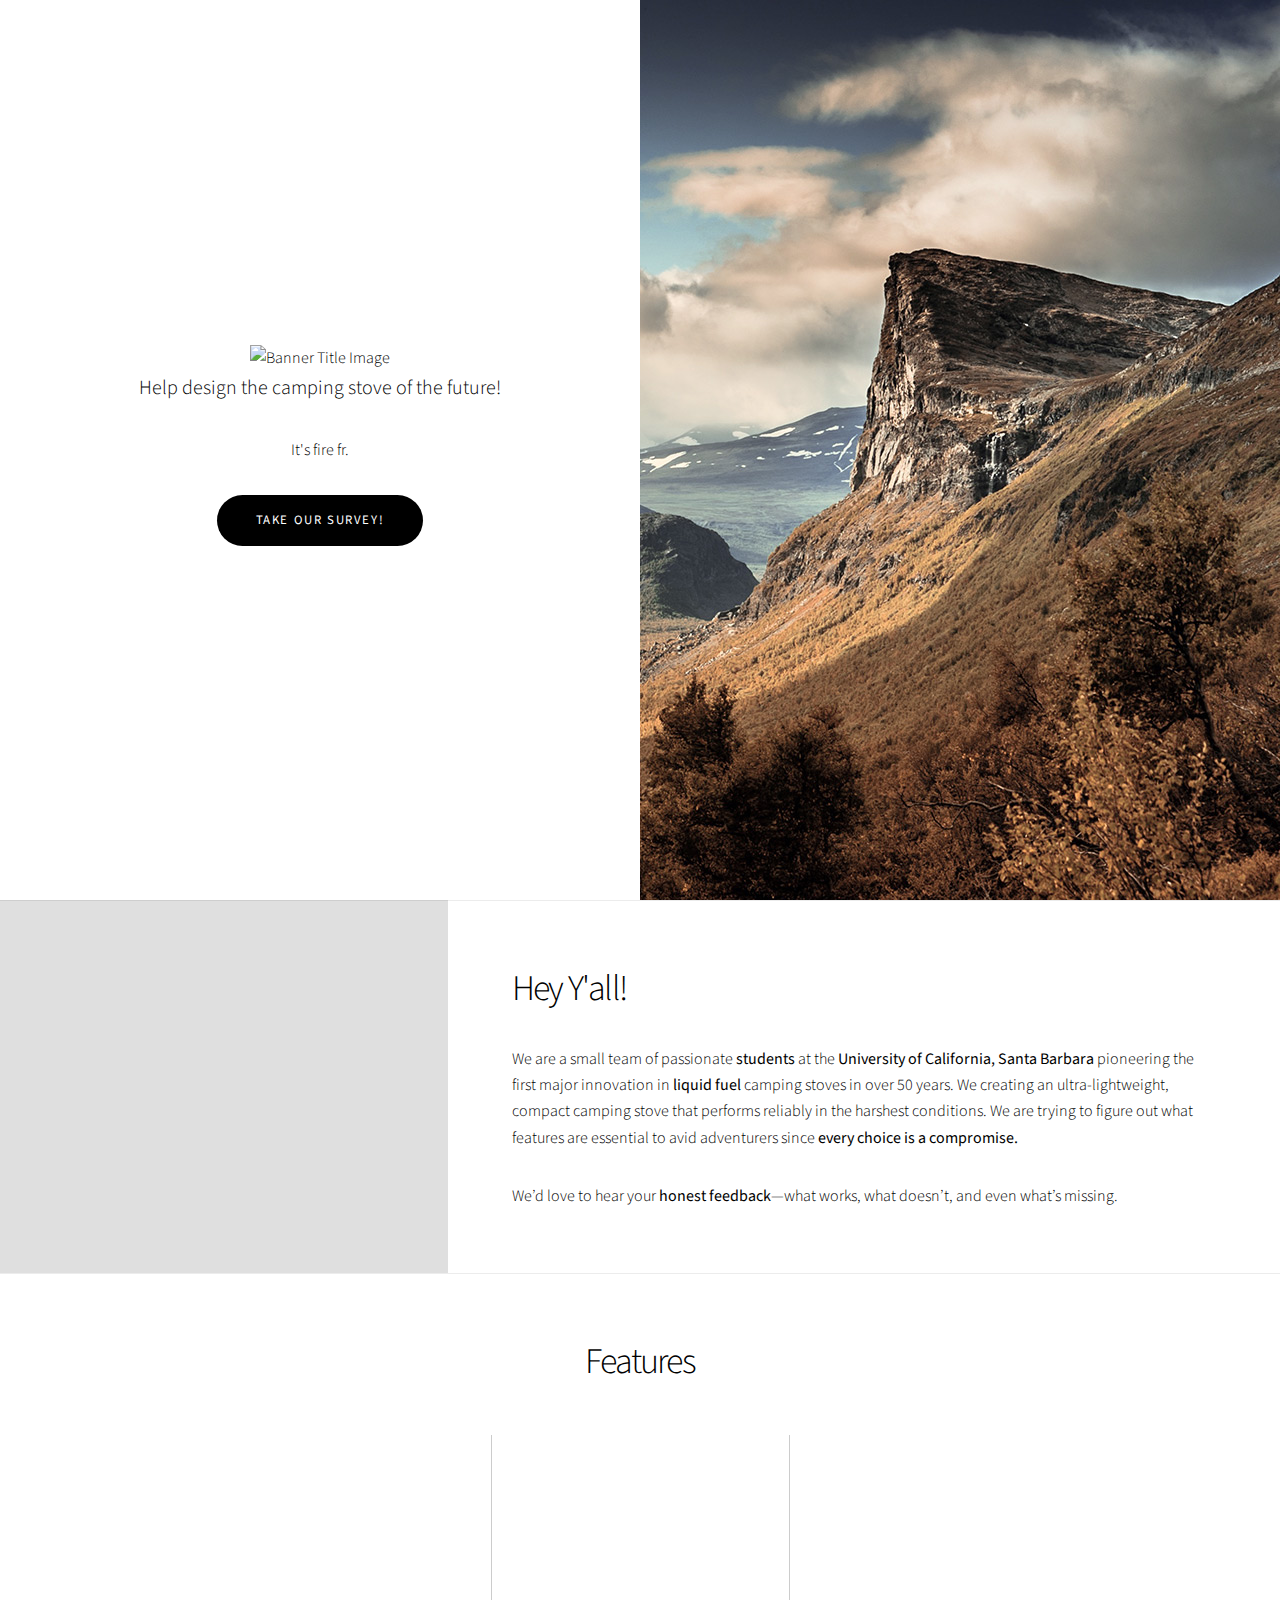
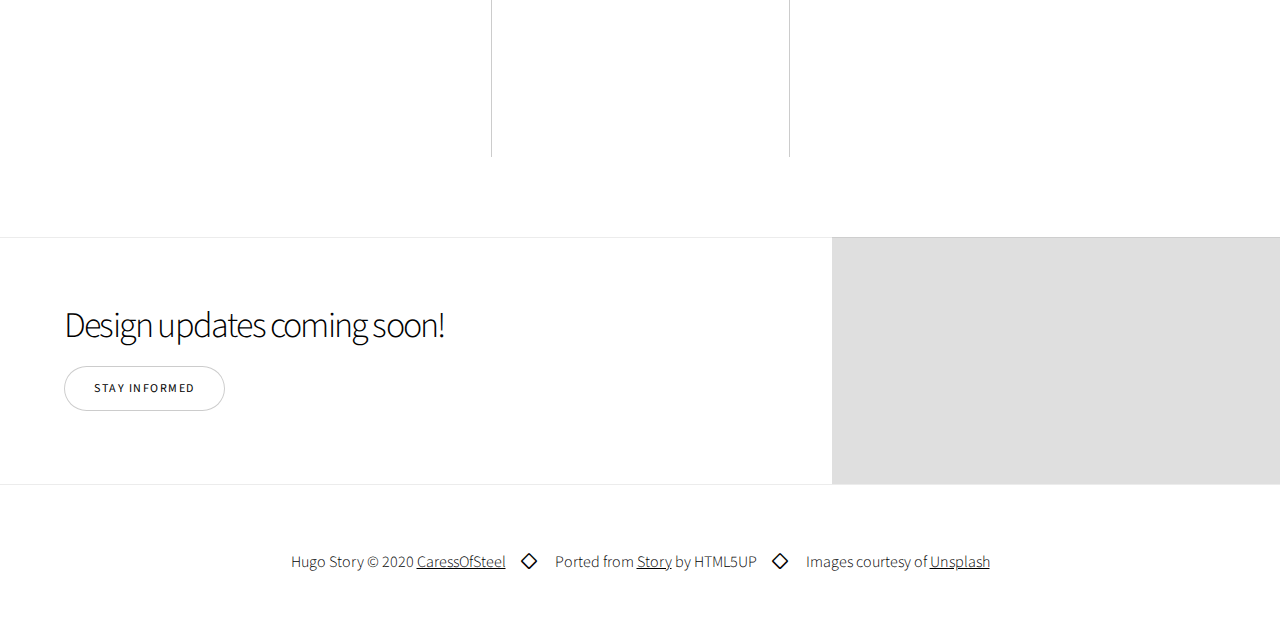
==== commit e31df813: "New Images" ====
--- a/public/index.html
+++ b/public/index.html
@@ -68,7 +68,7 @@
         
     </div>
     <div class="image">
-        <img src="images/spotlight01.jpg" alt="" />
+        <img src="000607950013.jpg" alt="" />
     </div>
 </section>
 	 
@@ -105,14 +105,14 @@
 	
 <section class="spotlight style1 orient-left content-align-left image-position-center onscroll-image-fade-in">
     <div class="content">
-        <h2>Design updates comming soon!</h2>
+        <h2>Design updates coming soon!</h2>
         
         <ul class="actions stacked">
             <li><a href="https://docs.google.com/forms/d/e/1FAIpQLScpmei91bjIy6sE47MObakWoua4ZC8MgANXHkUw6QfqBgyFbw/viewform?usp=header" class="button">Stay Informed</a></li>
         </ul>
     </div>
     <div class="image">
-        <img src="images/spotlight02.jpg" alt="" />
+        <img src="Screenshot%202025-02-03%20at%208.38.02%e2%80%afPM%20copy.png" alt="" />
     </div>
 </section>
 	
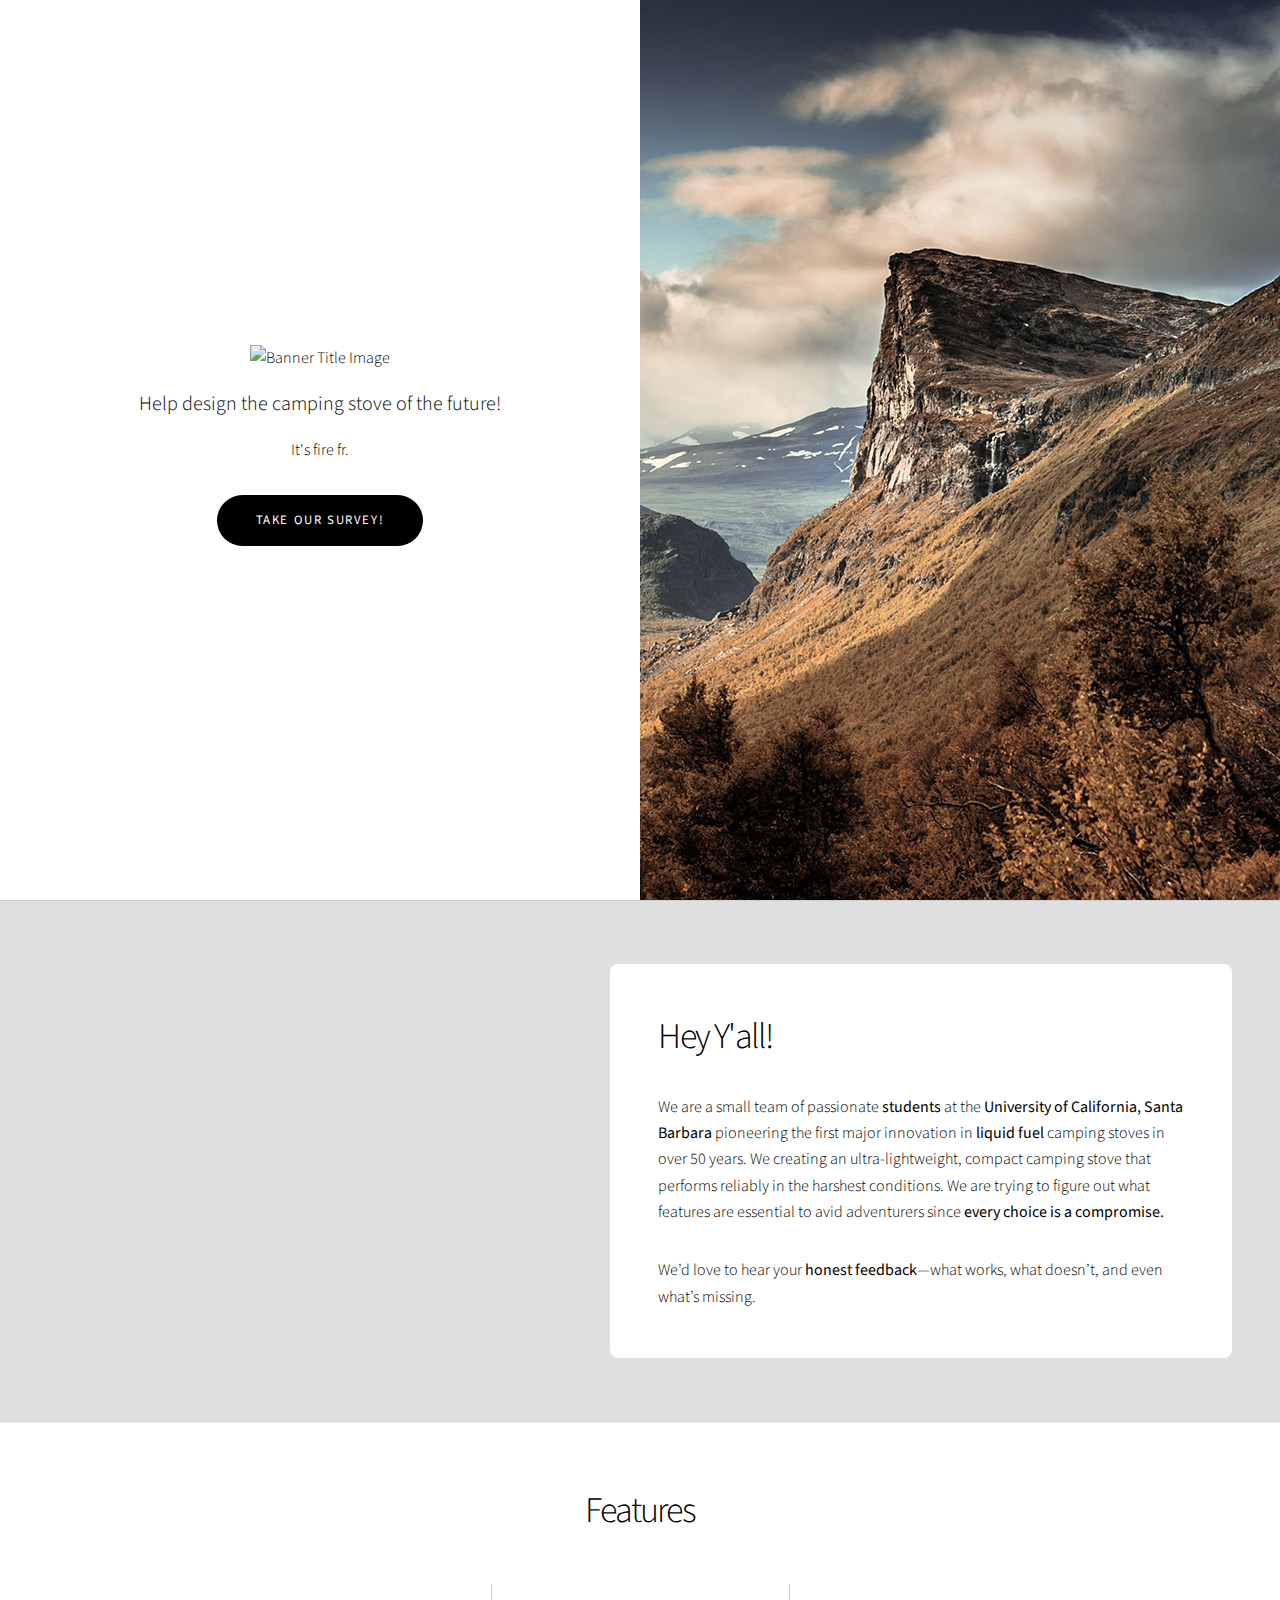
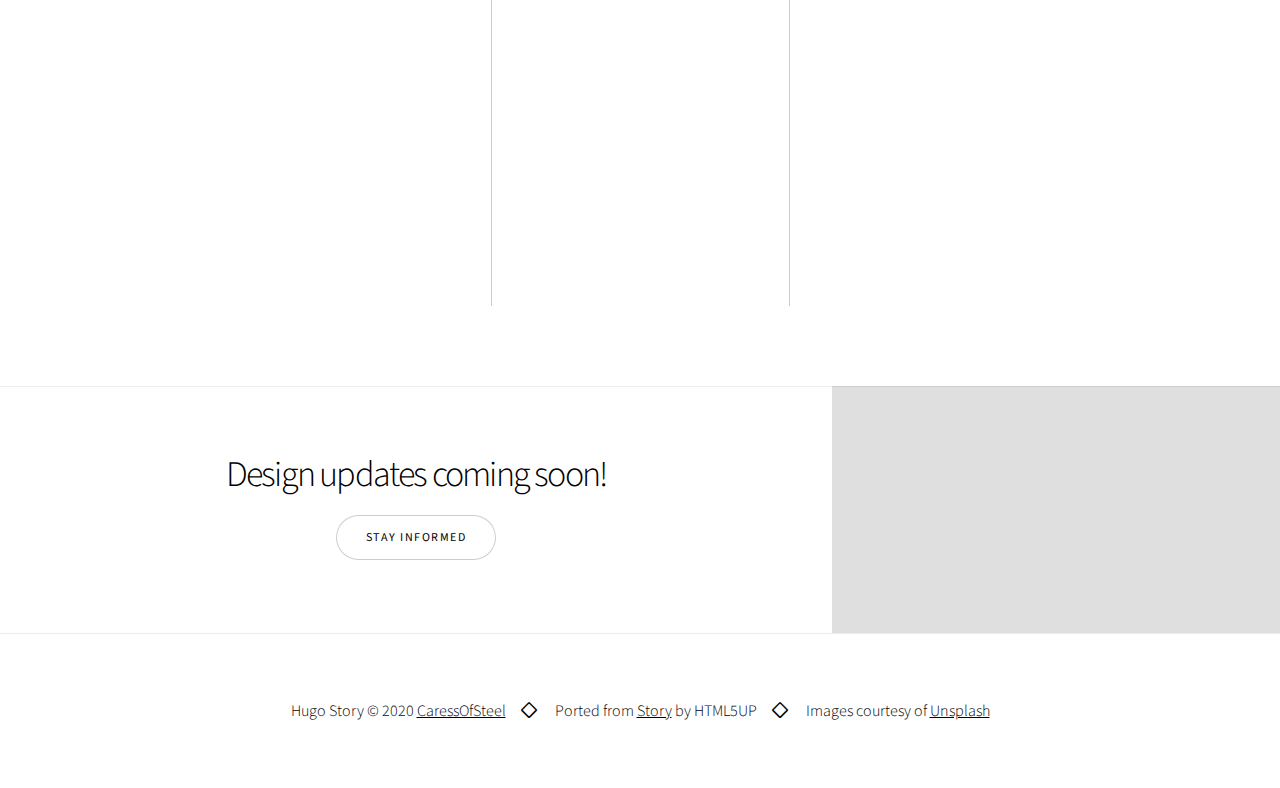
==== commit c2de93ae: "Update spotlight styles and adjust banner subtitle margins" ====
--- a/public/index.html
+++ b/public/index.html
@@ -46,7 +46,7 @@
     <div class="content">
         <img src="PeakHeatV1_REC.png" alt="Banner Title Image" class="logo-top-left" />
         
-        <p class="major">Help design the camping stove of the future!
+        <p class="major" style="margin: 1rem 0;">Help design the camping stove of the future!
 </p>
         <p>It's fire fr.
 </p>
@@ -59,7 +59,7 @@
     </div>
 </section>
 	 
-<section class="spotlight style1 orient-right content-align-left image-position-center onscroll-image-fade-in" id="first">
+<section class="spotlight style5 orient-right content-align-left image-position-center onscroll-image-fade-in" id="first">
     <div class="content">
         <h2>Hey Y&#39;all!</h2>
         <p><p>We are a small team of passionate <strong>students</strong> at the <strong>University of California, Santa Barbara</strong> pioneering the first major innovation in <strong>liquid fuel</strong> camping stoves in over 50 years. We creating an ultra-lightweight, compact camping stove that performs reliably in the harshest conditions.
@@ -103,7 +103,7 @@
     </div>
 </section>
 	
-<section class="spotlight style1 orient-left content-align-left image-position-center onscroll-image-fade-in">
+<section class="spotlight style1 orient-center content-align-center image-position-center onscroll-image-fade-in">
     <div class="content">
         <h2>Design updates coming soon!</h2>
         
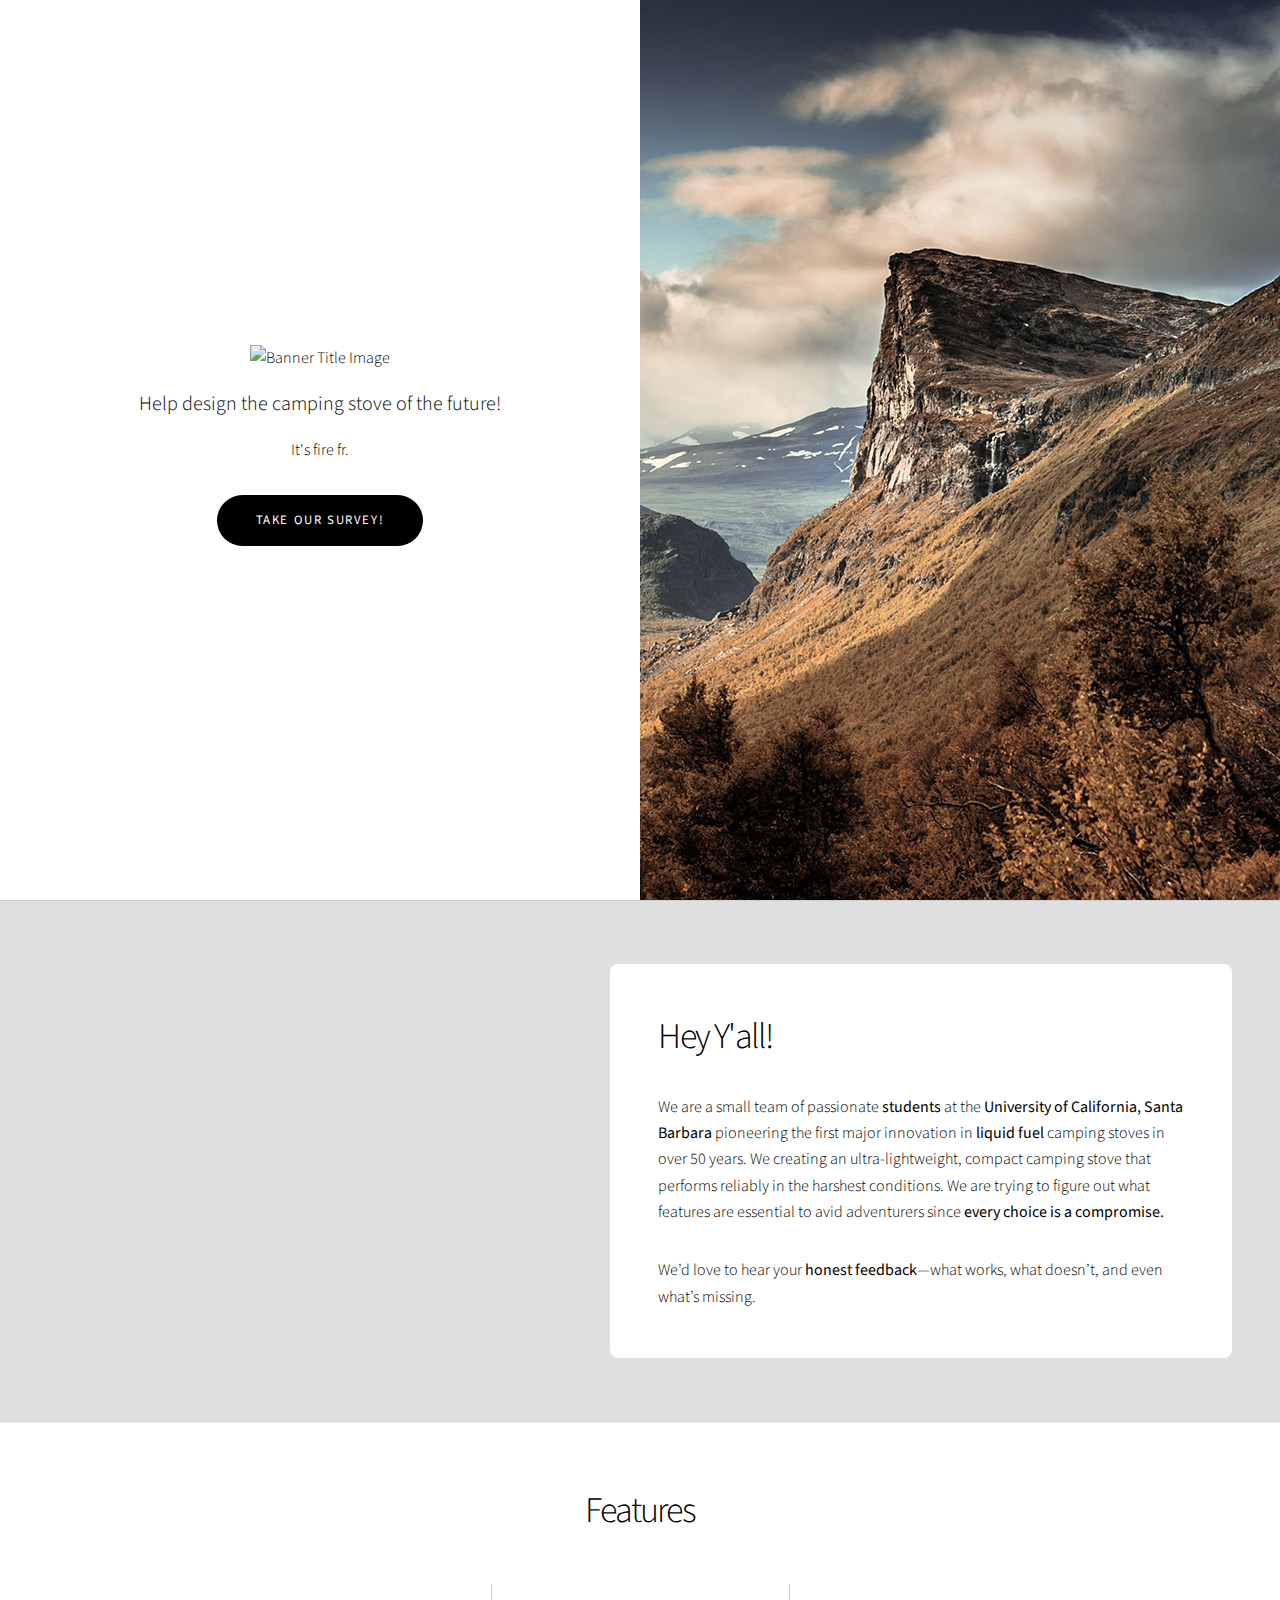
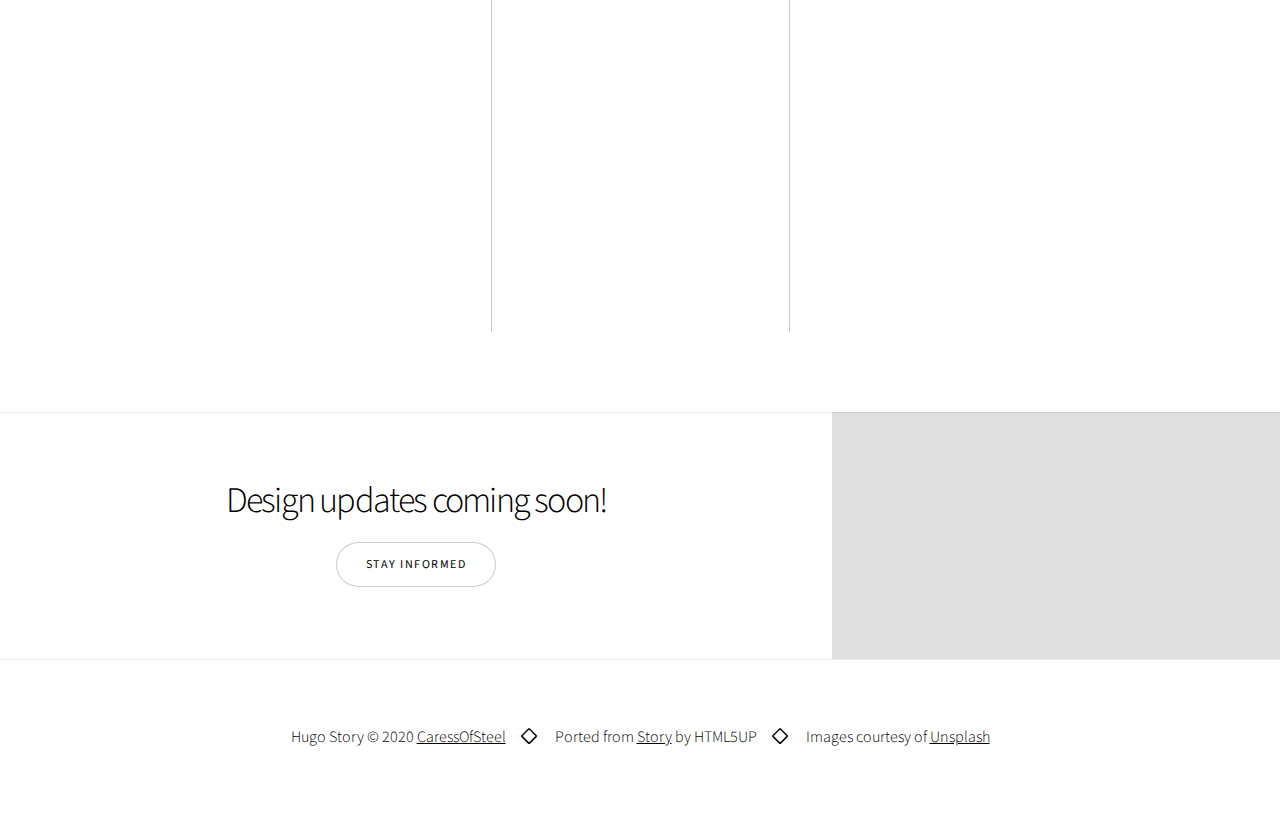
==== commit 329eb349: "wording Changes" ====
--- a/public/index.html
+++ b/public/index.html
@@ -81,7 +81,7 @@
                 <section>
     <span class="icon style2 major fa-fire"></span>
     <h3>Reliability</h3>
-    <p>Its most critical part of any stove. We strive to make the most reliable liquid fuel stove on the market by making cleaning easy and parts available.</p>
+    <p>It&#39;s most critical part of any stove. We strive to make the most reliable liquid fuel stove on the market by making cleaning easy and replacement parts readily available.</p>
 </section>
 
             
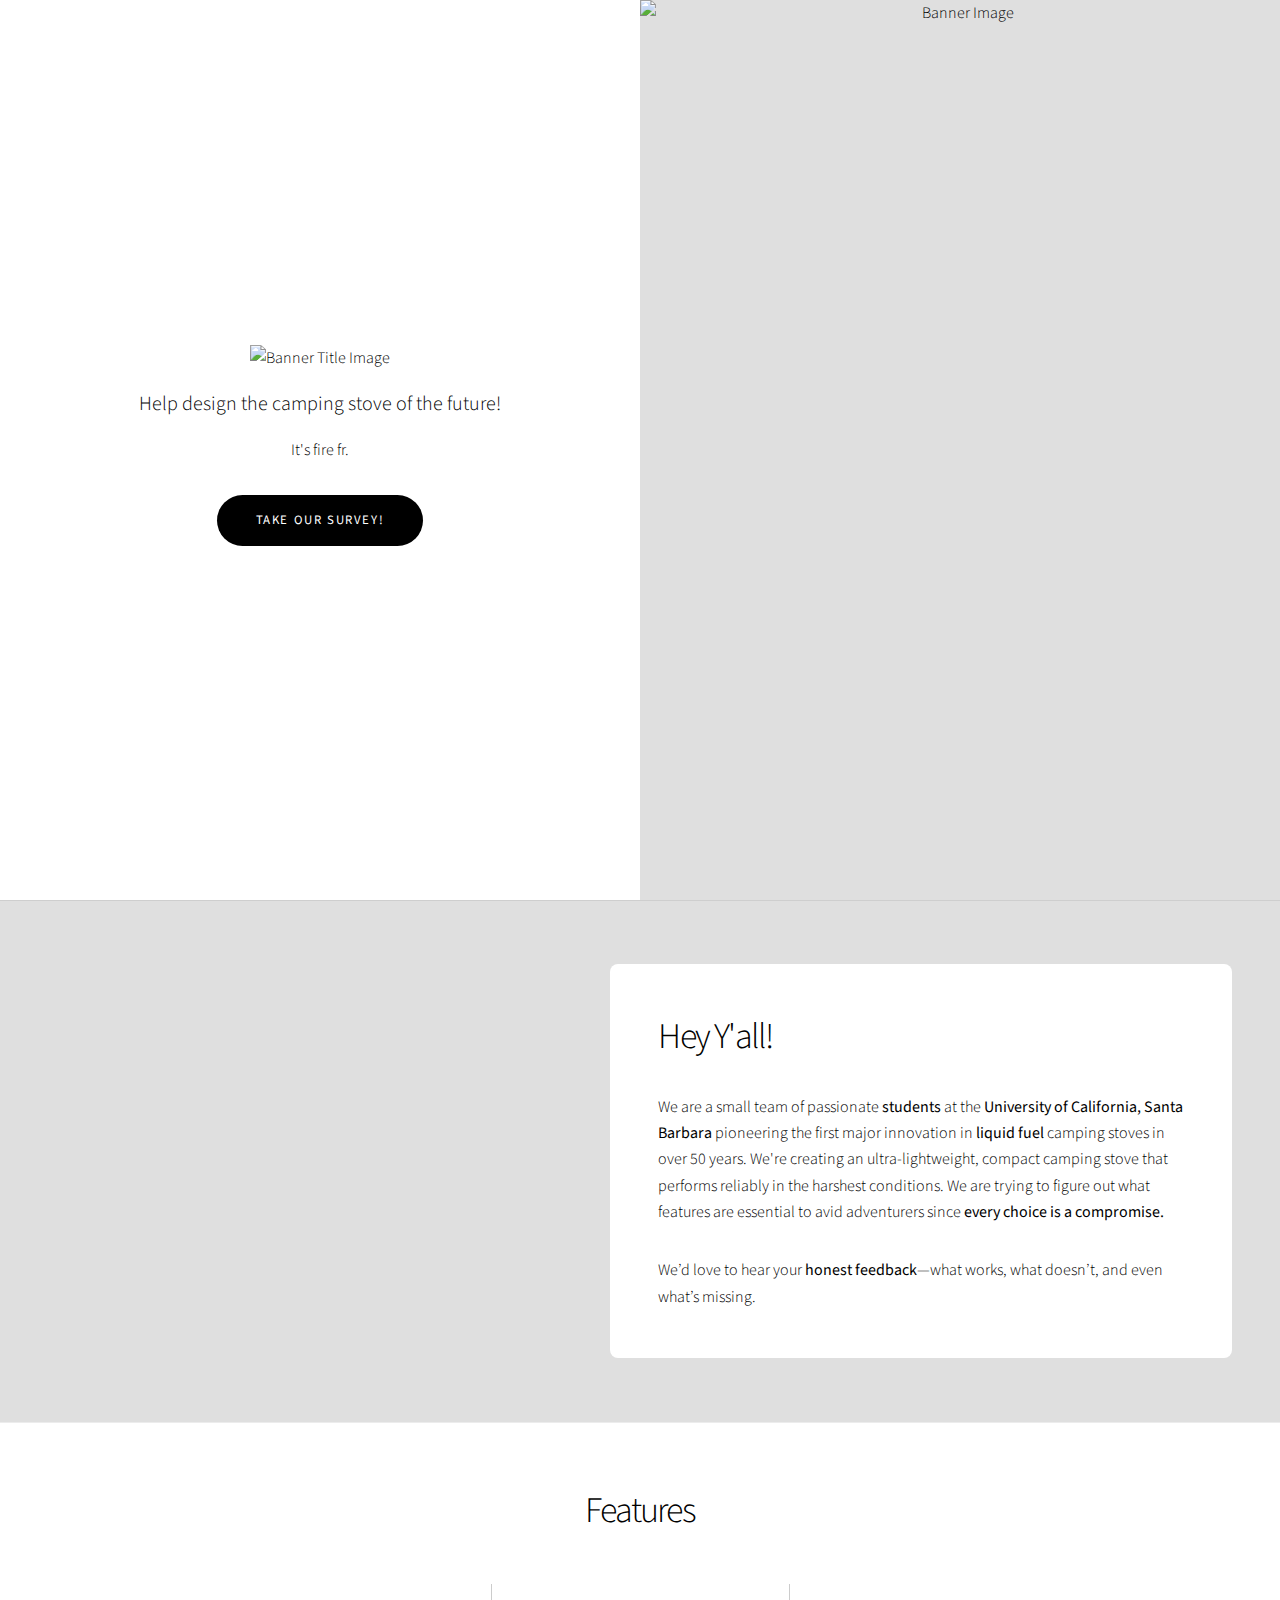
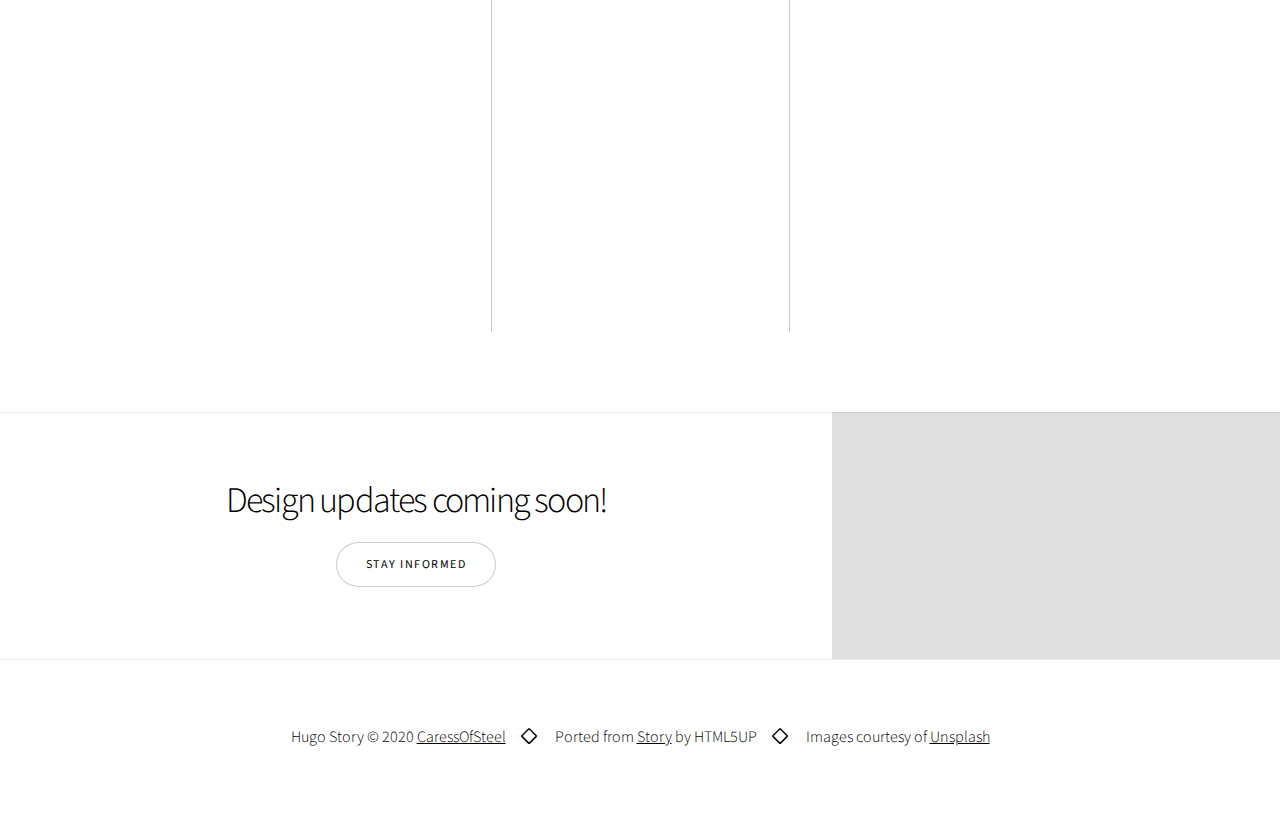
==== commit 66e83c1d: "TabImage Update" ====
--- a/public/index.html
+++ b/public/index.html
@@ -11,12 +11,9 @@
     <meta name="author" content="">
     
     <meta name="msapplication-TileColor" content="#da532c">
-    <meta name="theme-color" content="#ffffff">	
-    <link rel="apple-touch-icon" sizes="180x180" href="./apple-touch-icon.png">
-    <link rel="icon" type="image/png" sizes="32x32" href="./favicon-32x32.png">
-    <link rel="icon" type="image/png" sizes="16x16" href="./favicon-16x16.png">
-    <link rel="manifest" href="./site.webmanifest">
-    <link rel="mask-icon" href="./safari-pinned-tab.svg" color="#5bbad5">
+    
+    <link href="./TabImage.png" type="image/x-icon" rel="icon" />
+
     
     
     
@@ -32,6 +29,7 @@
     
     <link rel="stylesheet" href="//localhost:1313/css/fontawesome-all.min.css">
     <link rel="stylesheet" href="css/extra.css">
+    <link href="./PeakHeatLogoV1.png" type="image/x-icon" rel="icon" />
 
 </head>
 
@@ -55,14 +53,14 @@
         </ul>
     </div>
     <div class="image">
-        <img src="images/banner.jpg" alt="Banner Image" class="banner-image" />
+        <img src="A258951_A258951_027A.jpg" alt="Banner Image" class="banner-image" />
     </div>
 </section>
 	 
 <section class="spotlight style5 orient-right content-align-left image-position-center onscroll-image-fade-in" id="first">
     <div class="content">
         <h2>Hey Y&#39;all!</h2>
-        <p><p>We are a small team of passionate <strong>students</strong> at the <strong>University of California, Santa Barbara</strong> pioneering the first major innovation in <strong>liquid fuel</strong> camping stoves in over 50 years. We creating an ultra-lightweight, compact camping stove that performs reliably in the harshest conditions.
+        <p><p>We are a small team of passionate <strong>students</strong> at the <strong>University of California, Santa Barbara</strong> pioneering the first major innovation in <strong>liquid fuel</strong> camping stoves in over 50 years. We're creating an ultra-lightweight, compact camping stove that performs reliably in the harshest conditions.
 We are trying to figure out what features are essential to avid adventurers since <strong>every choice is a compromise.</strong> <p> We’d love to hear your <strong>honest feedback</strong>—what works, what doesn’t, and even what’s missing.
 </p>
         
